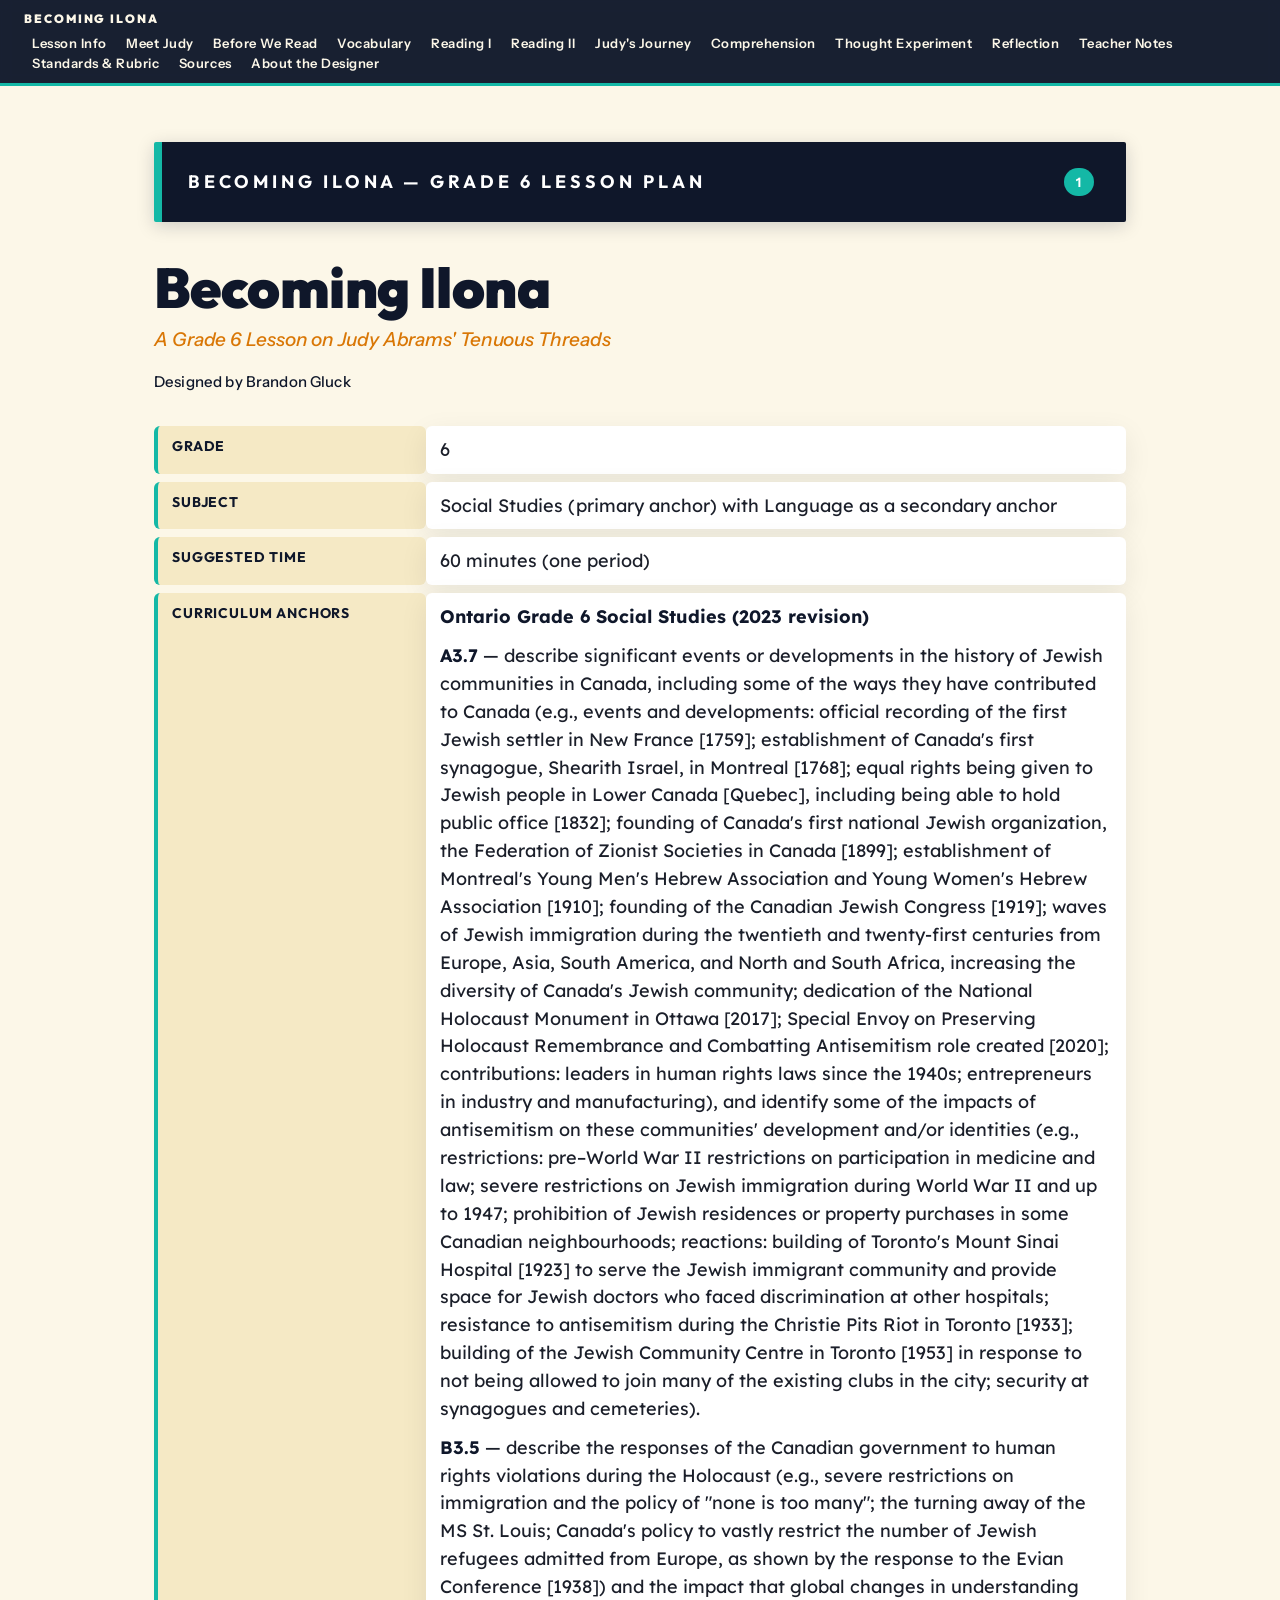
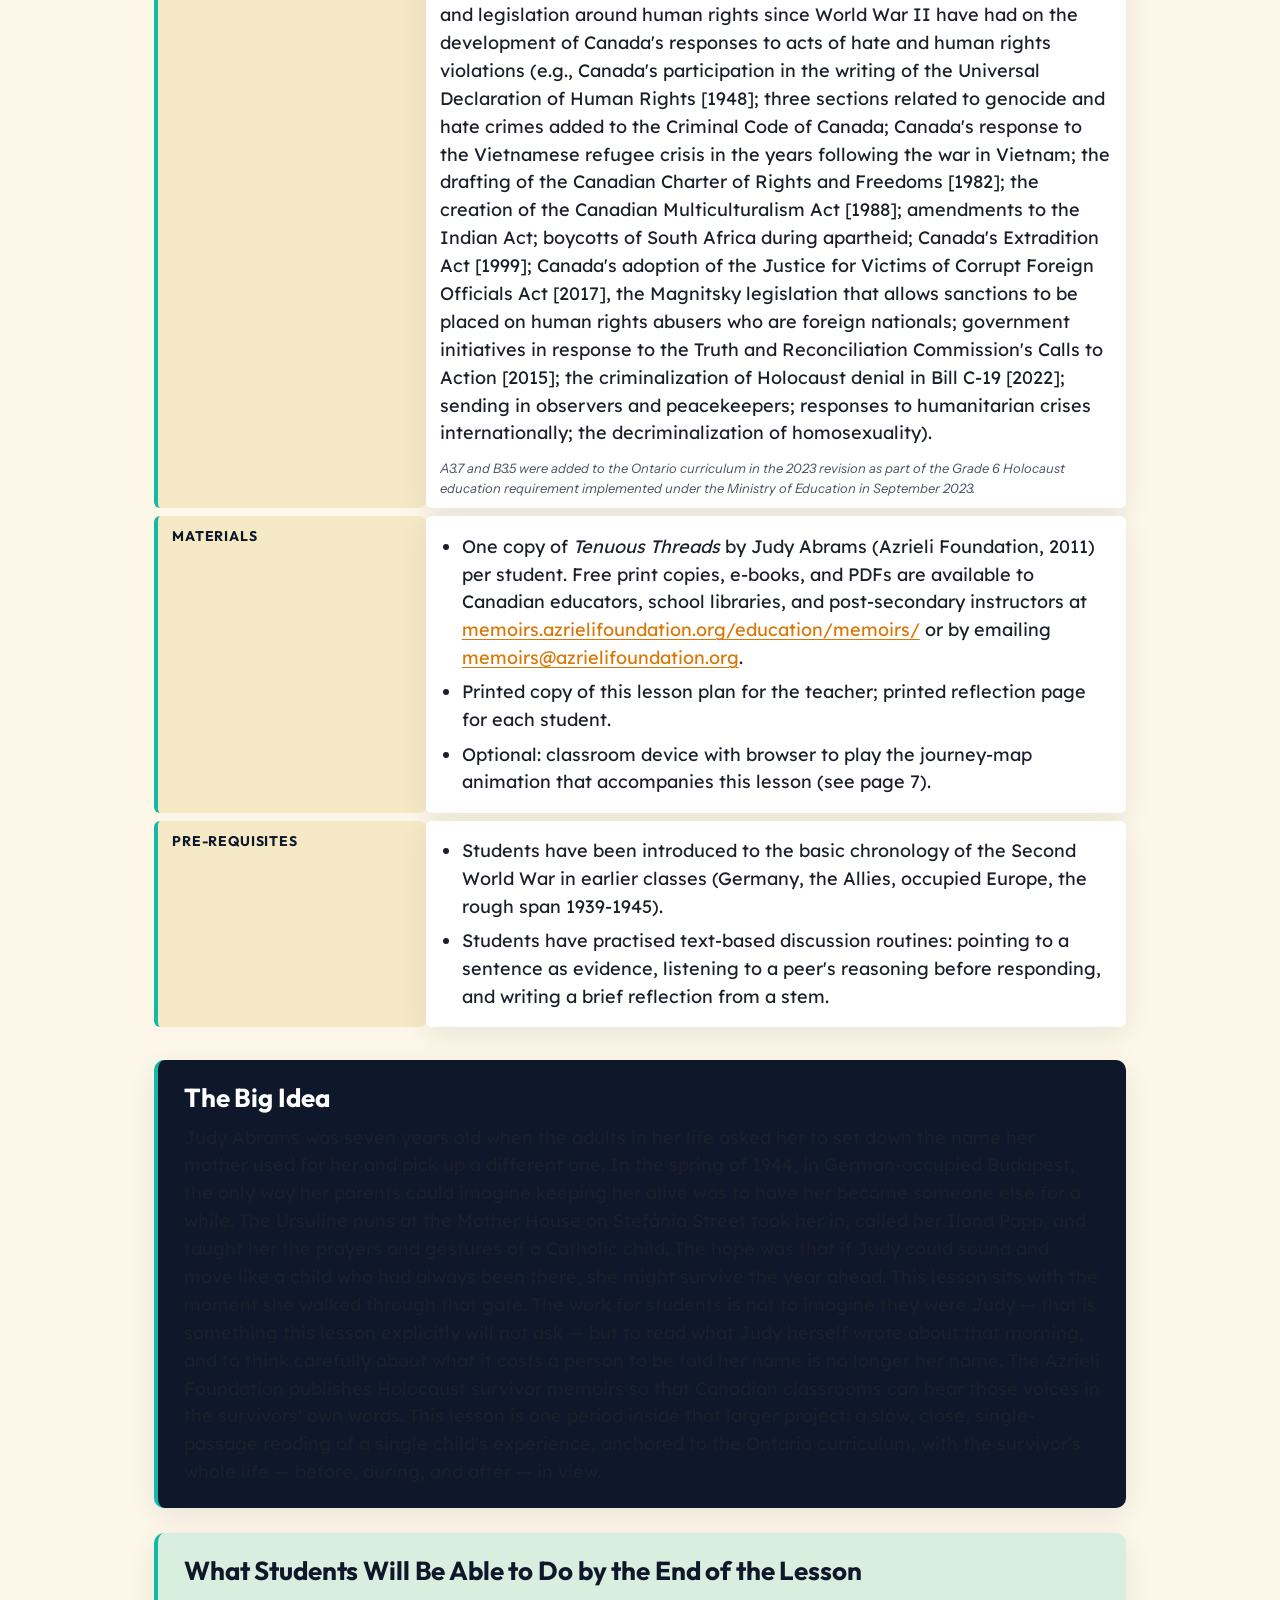
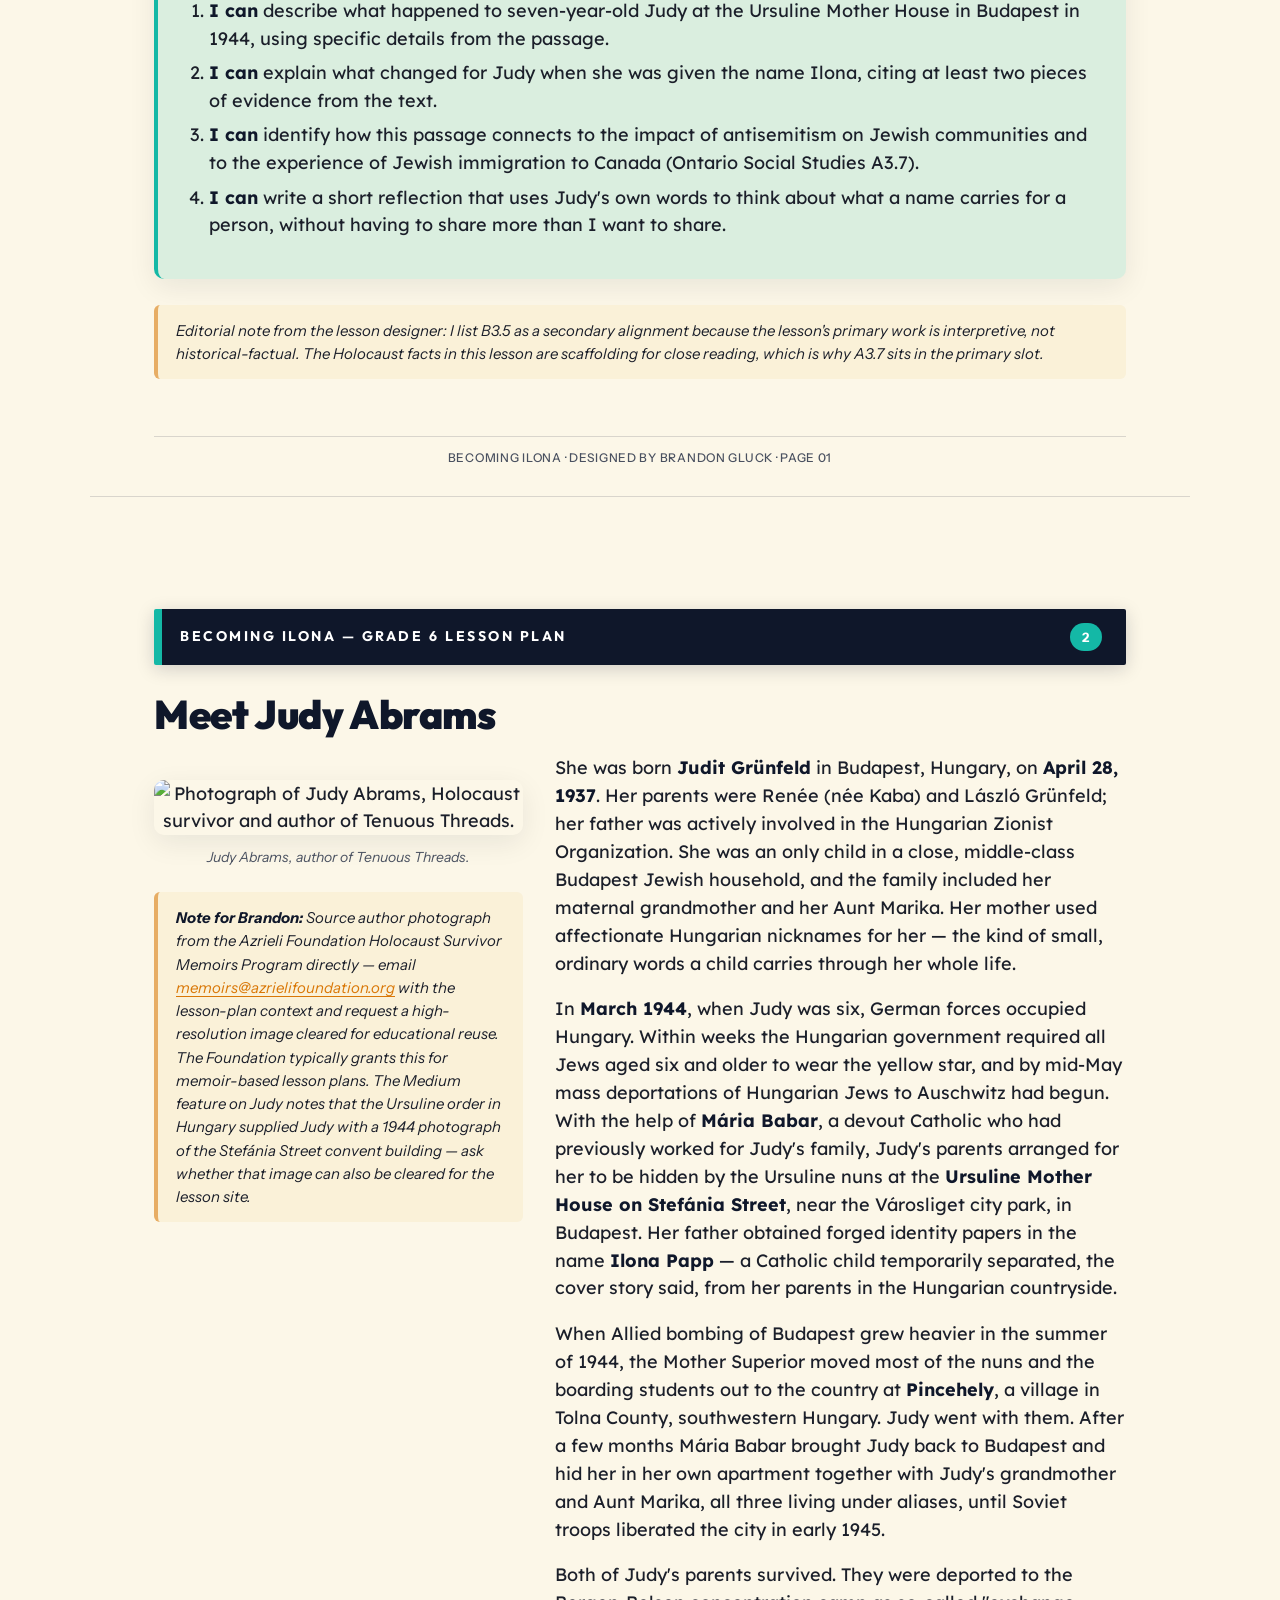
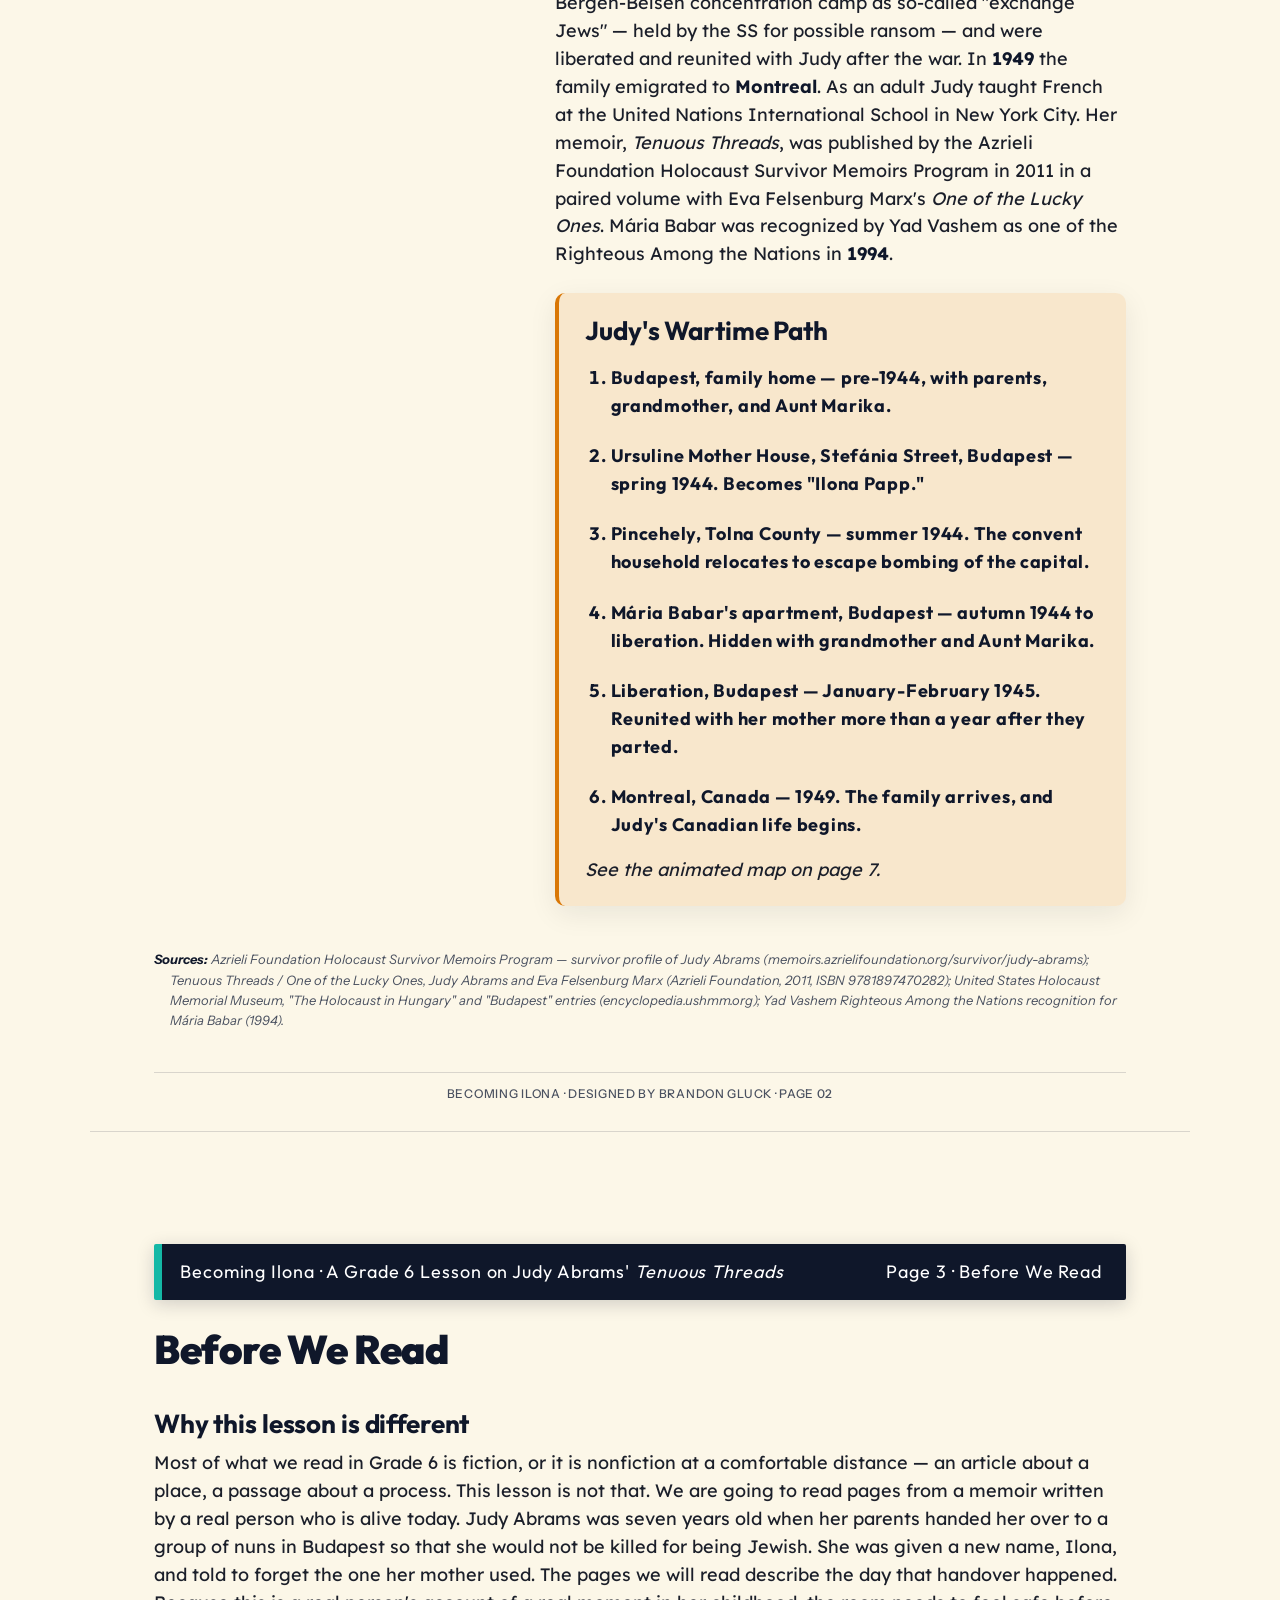
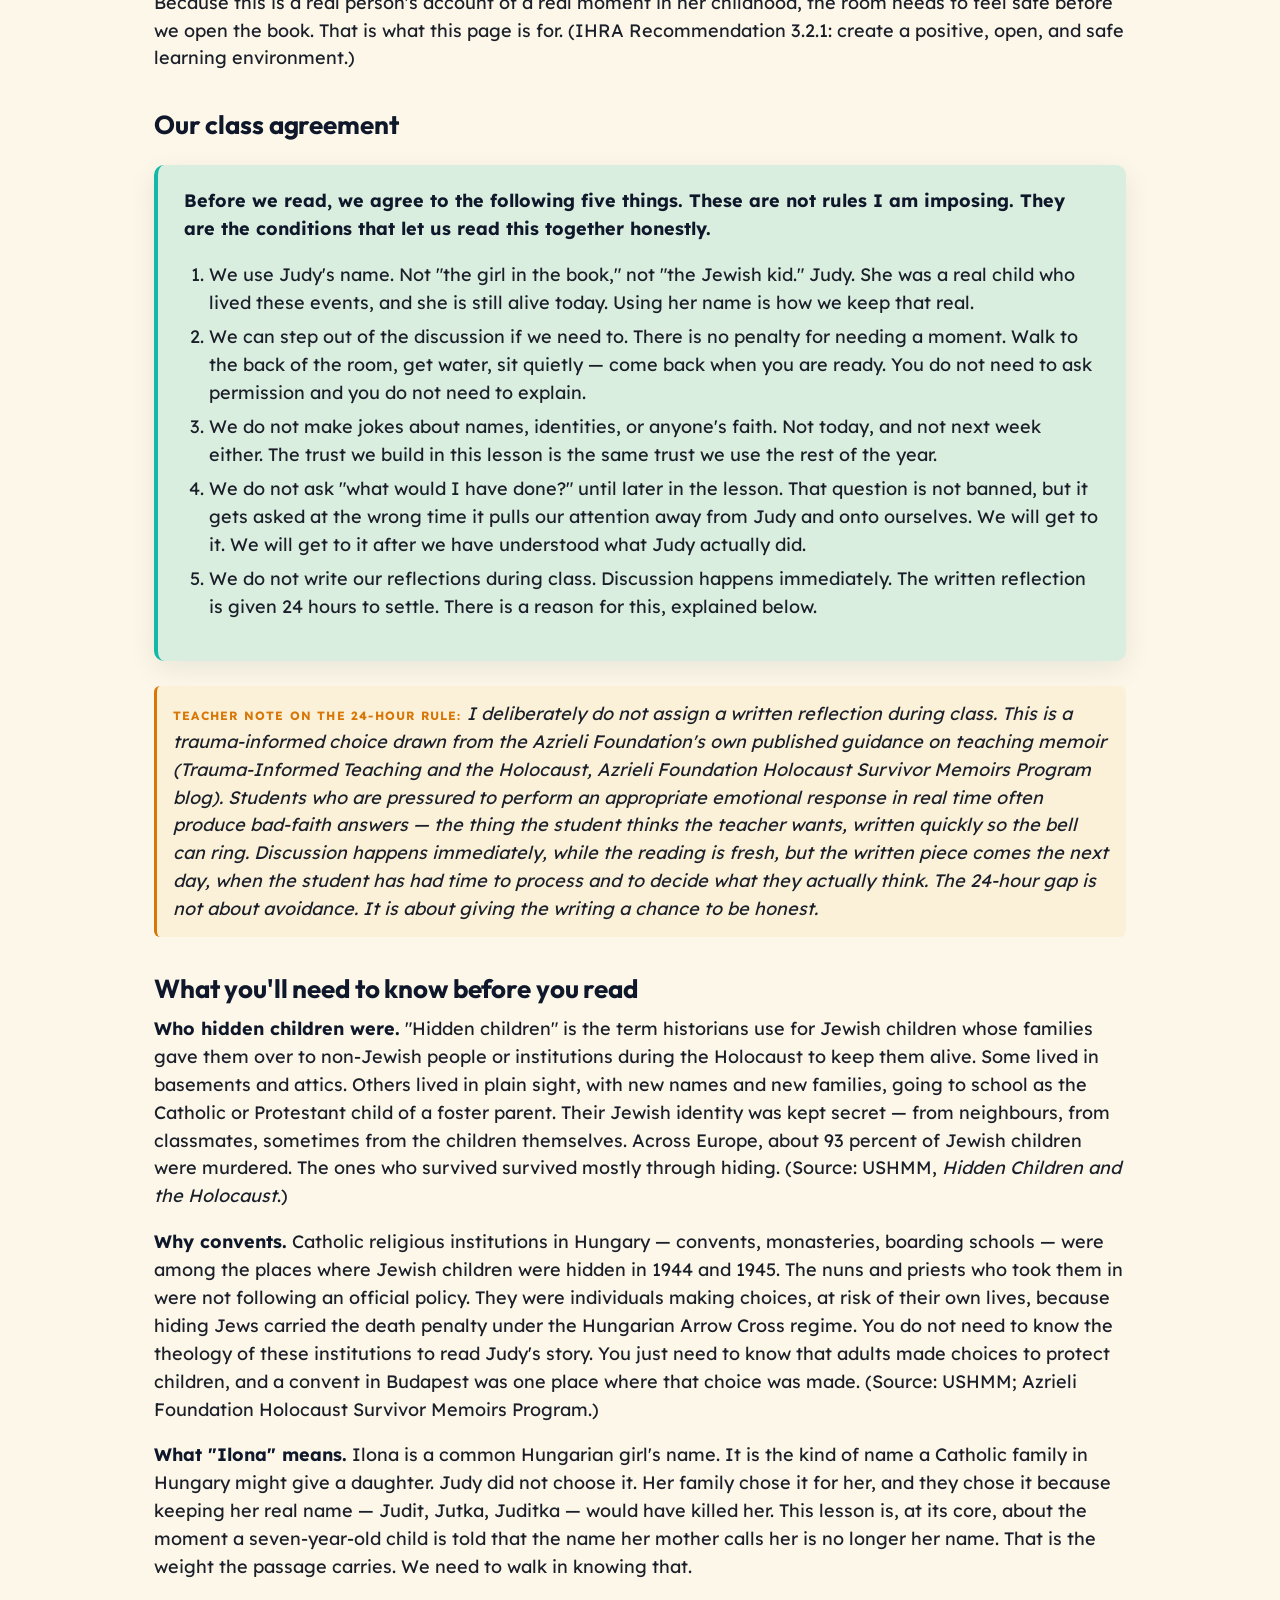
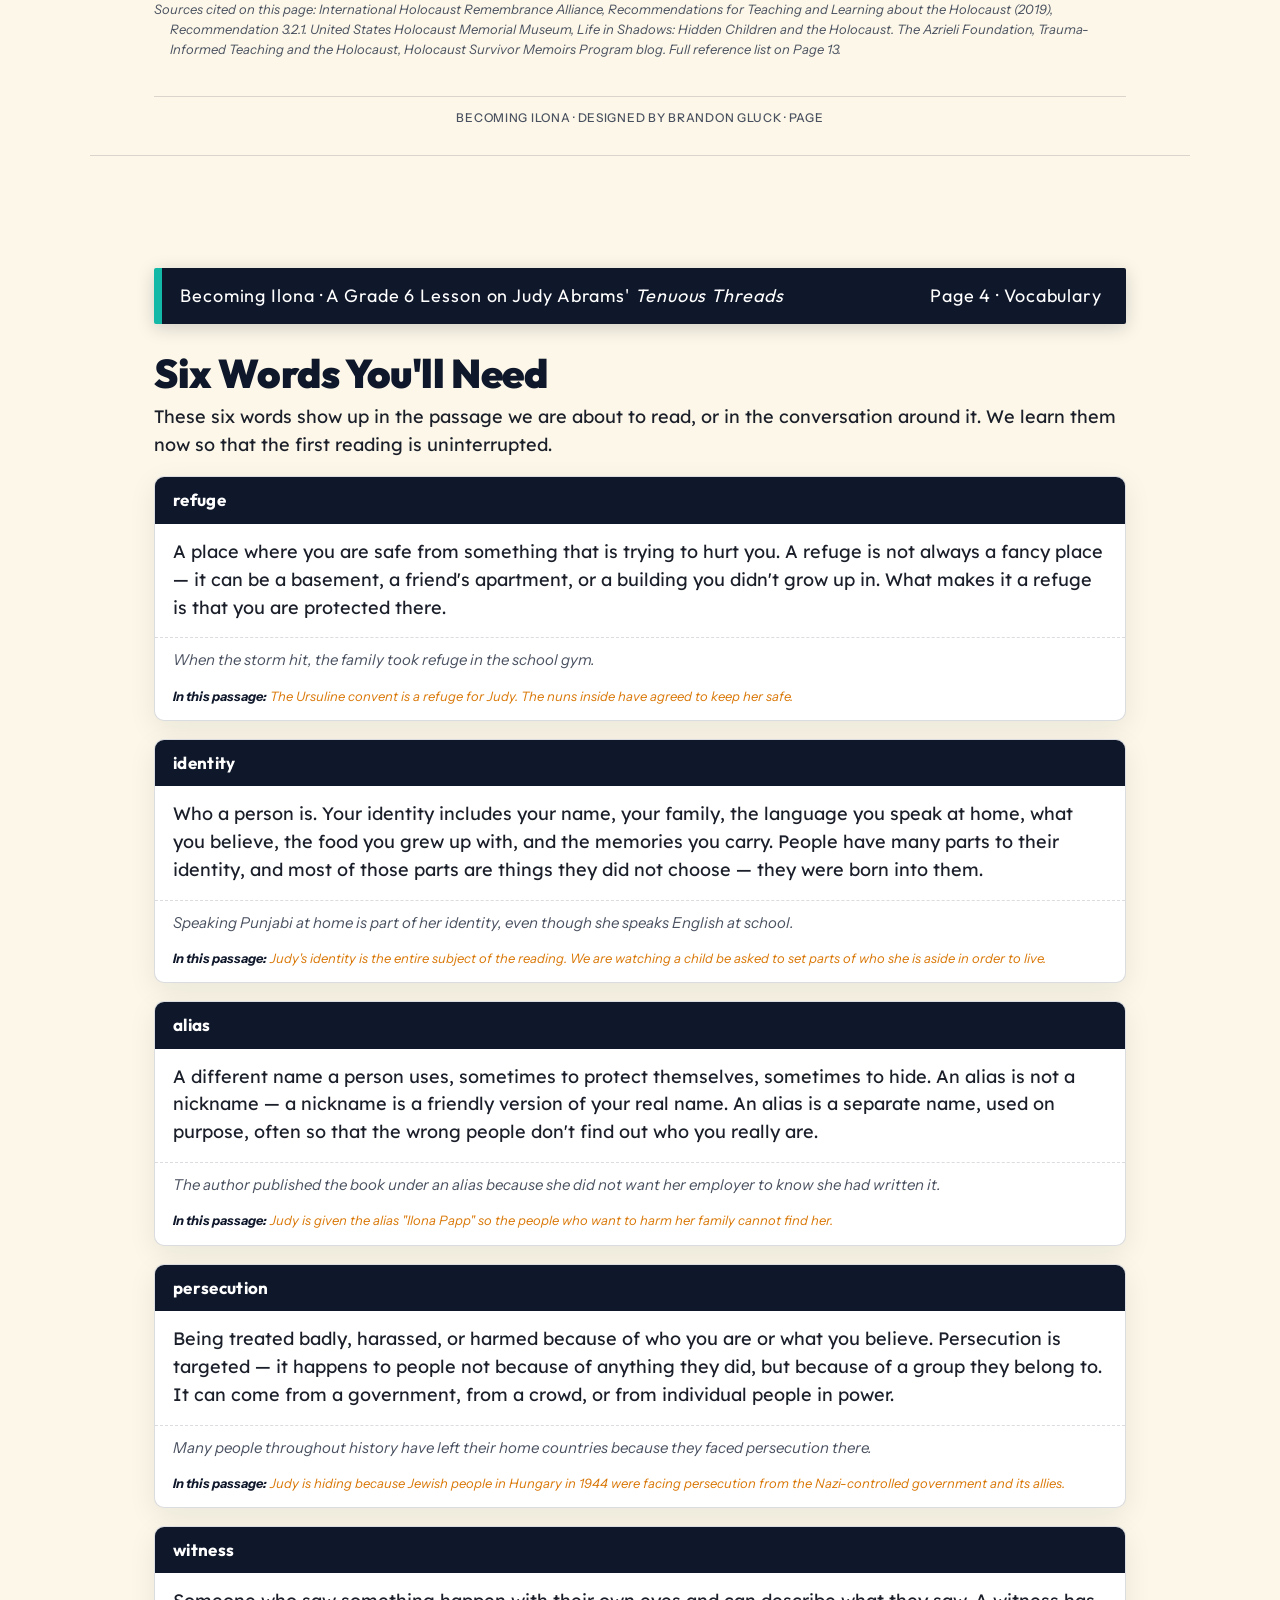
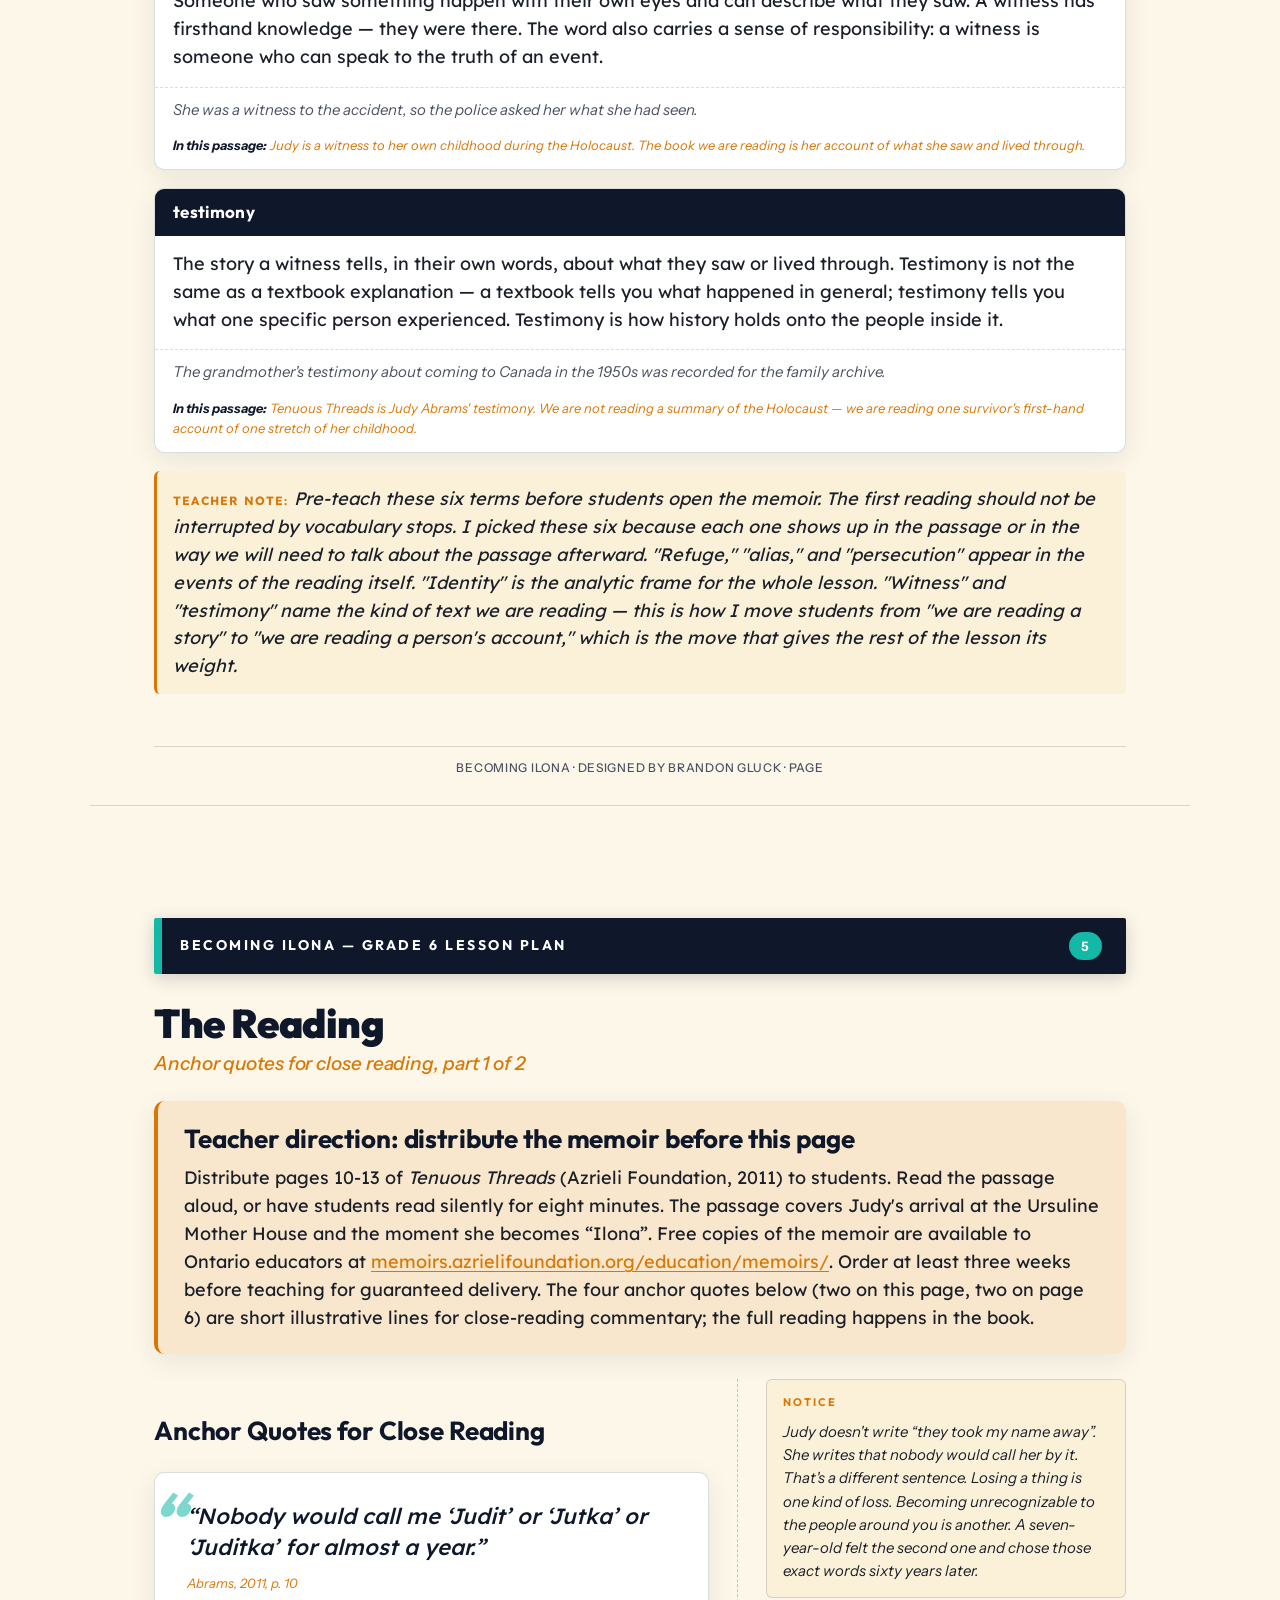
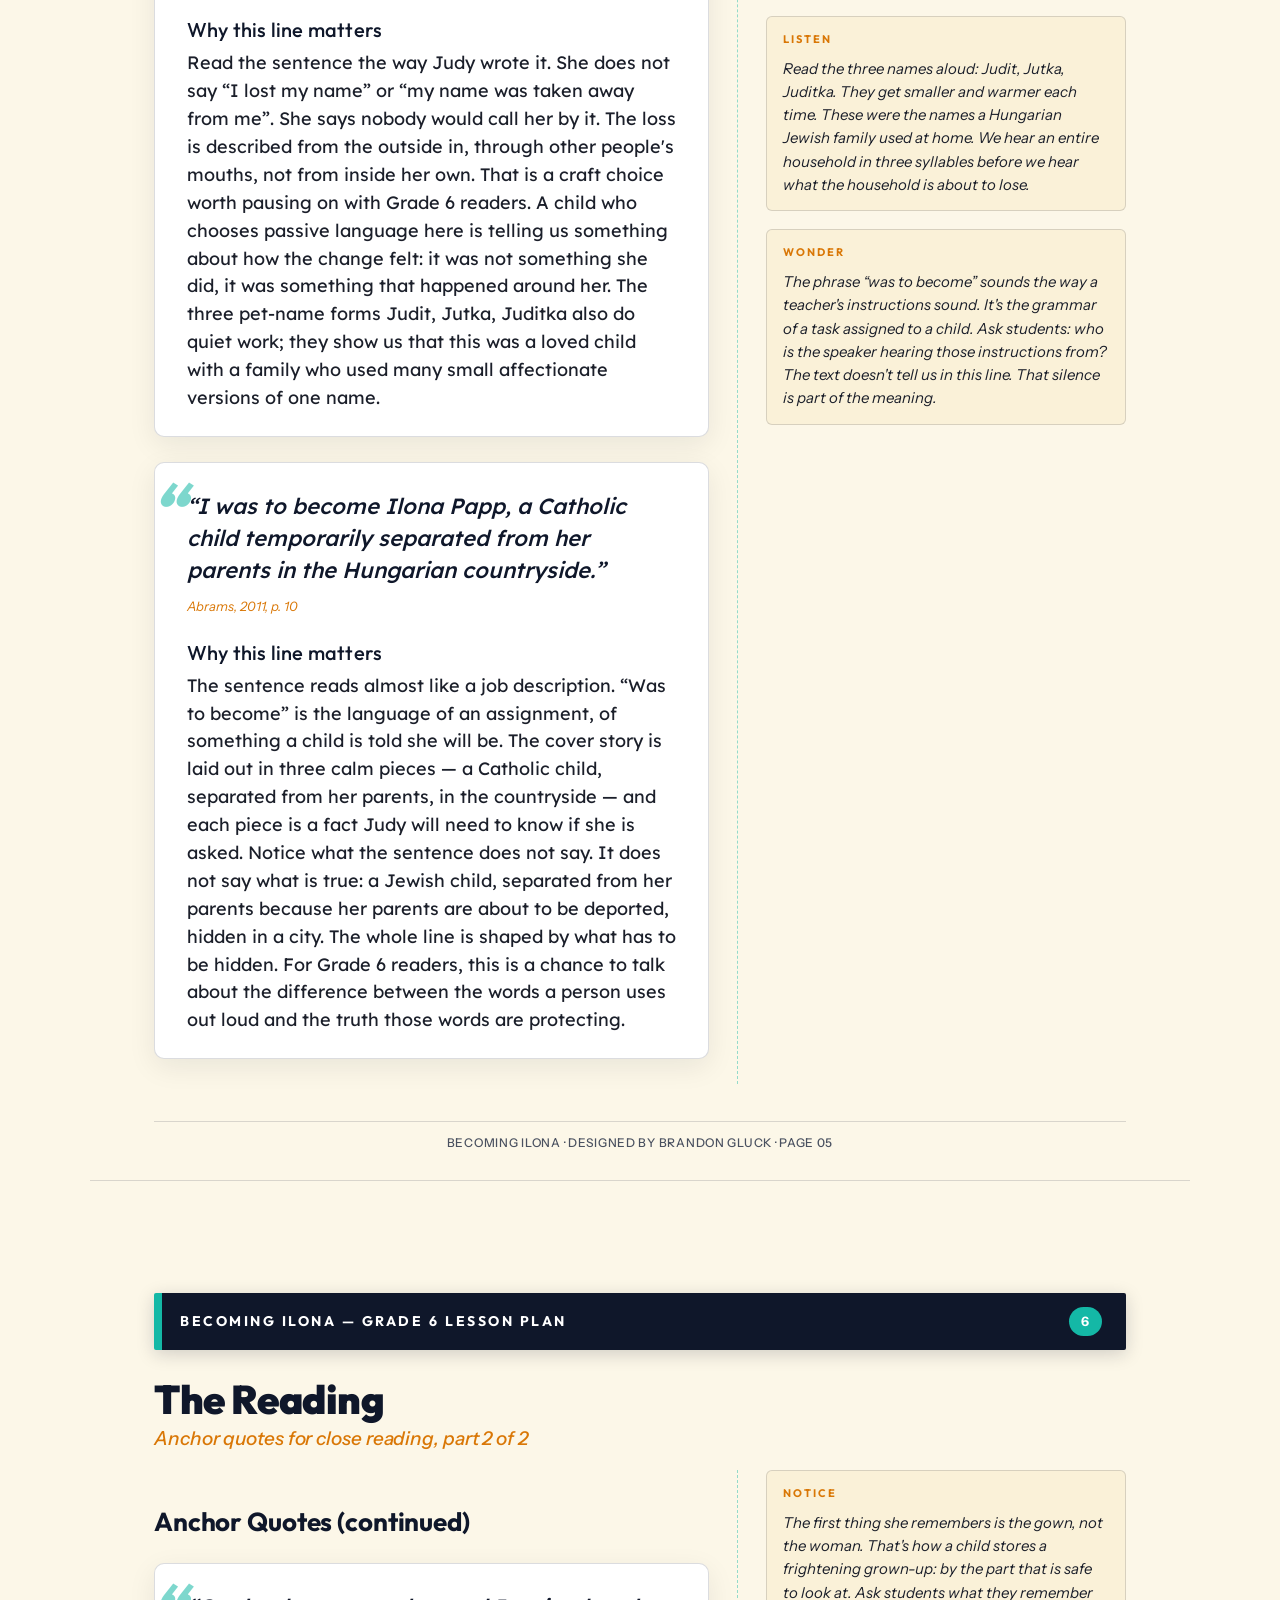
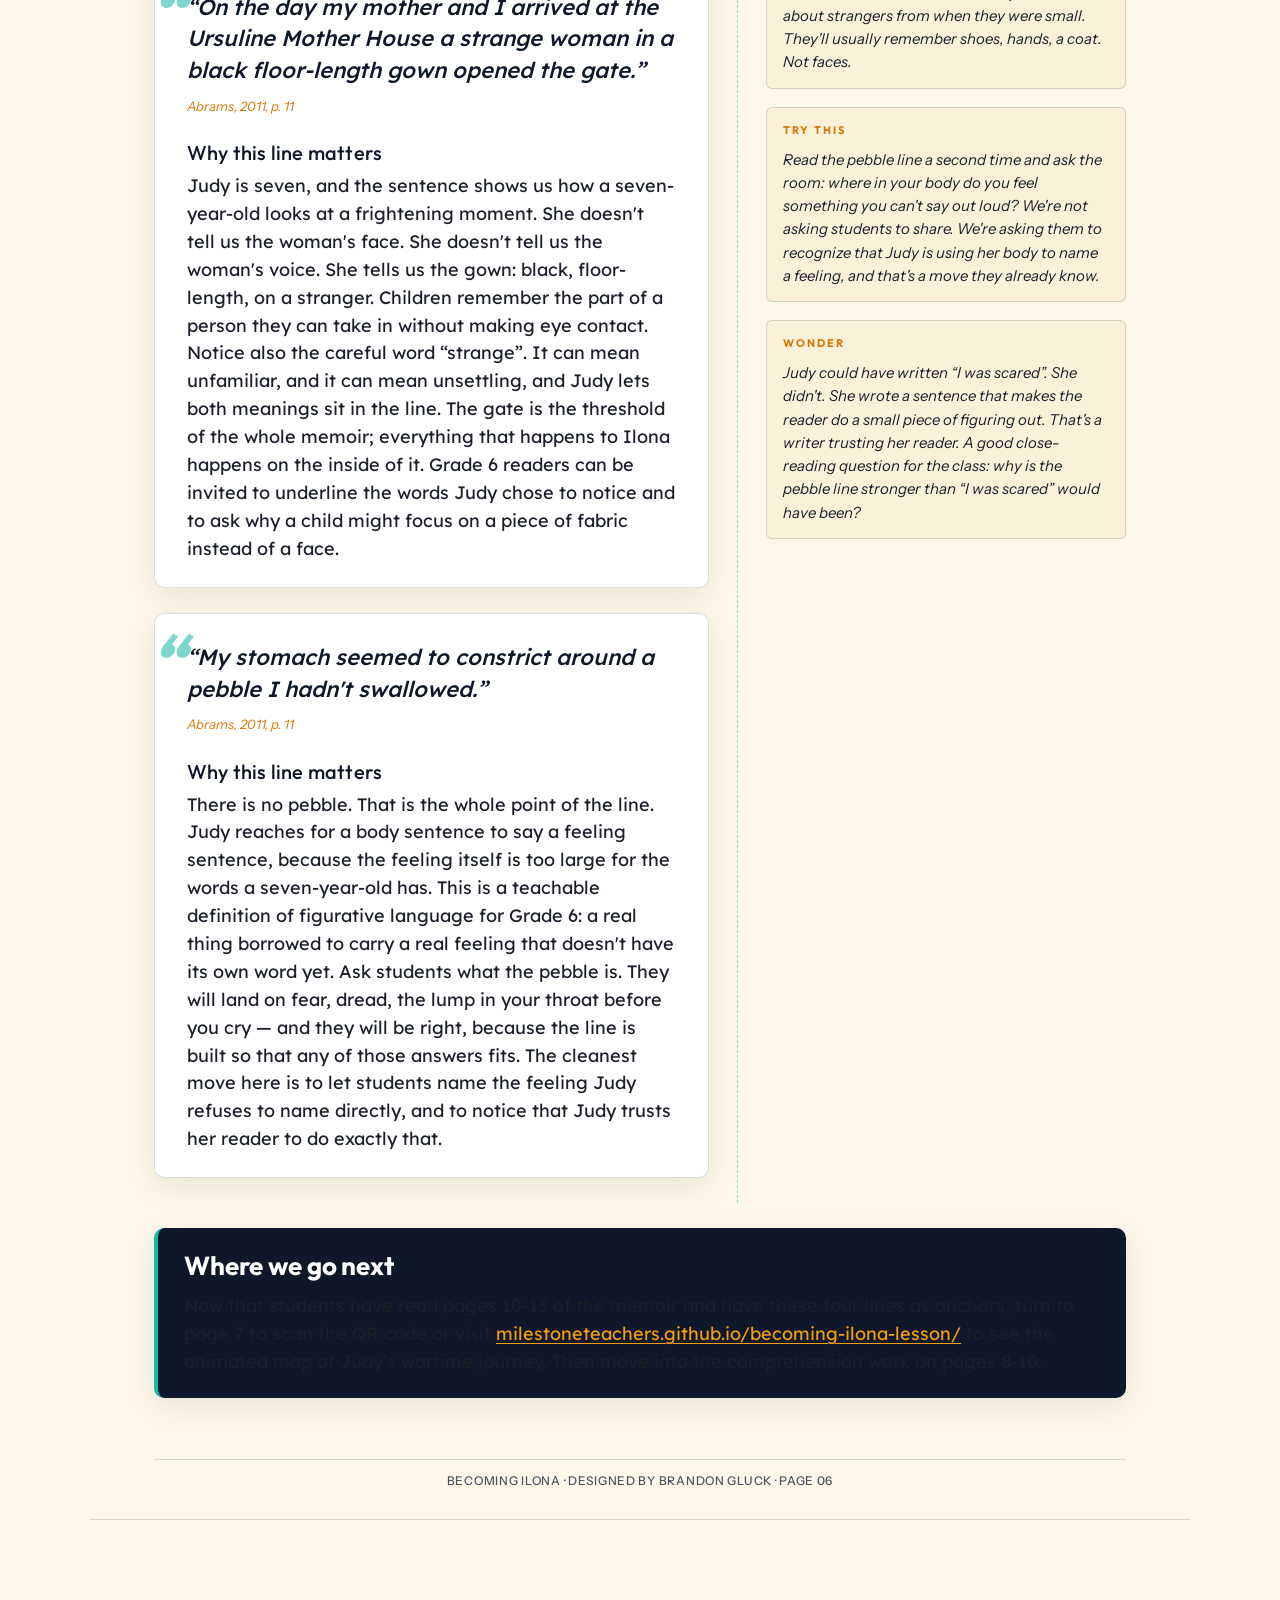
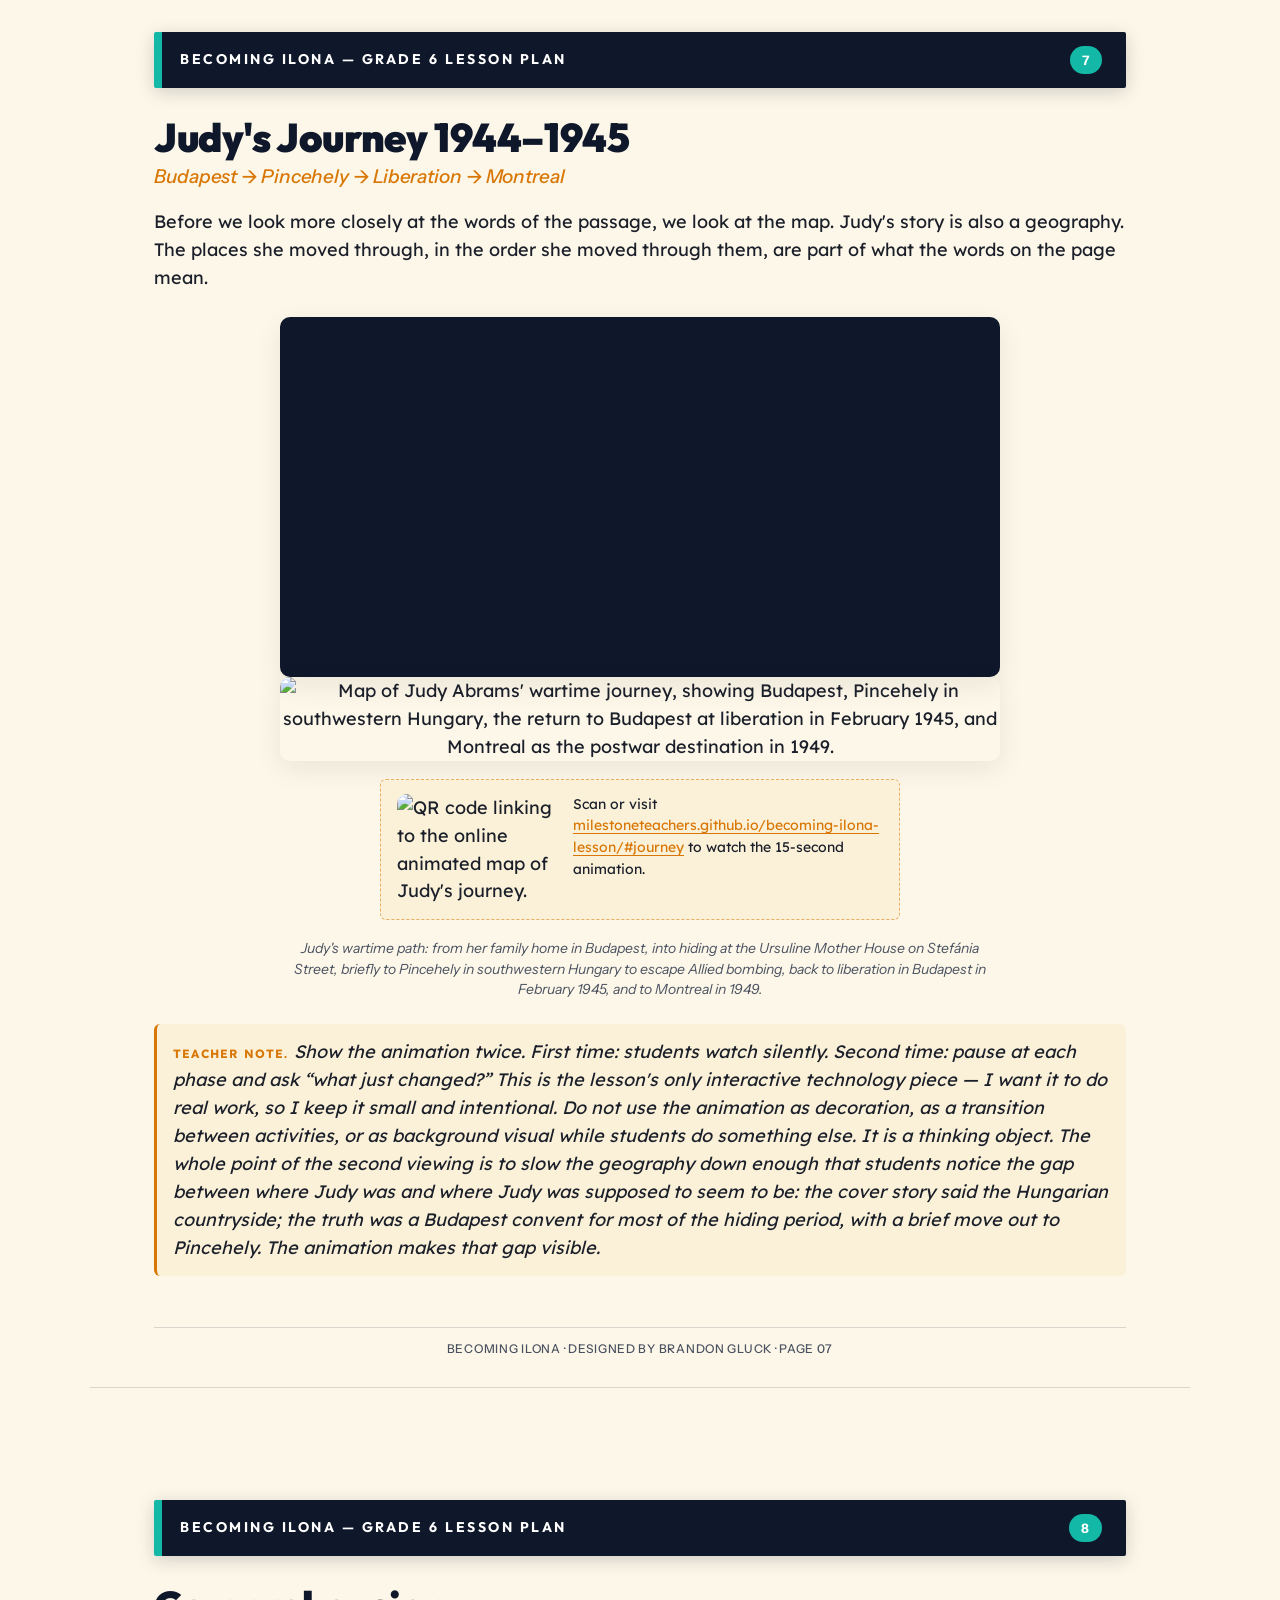
==== index.html @ d0538828 "Update Becoming Ilona lesson site 2026-05-08T17:44:24Z" ====
<!DOCTYPE html>
<html lang="en">
<head>
<meta charset="UTF-8">
<meta name="viewport" content="width=device-width, initial-scale=1">
<title>Becoming Ilona — A Grade 6 Lesson on Tenuous Threads</title>
<meta name="description" content="A Grade 6 Ontario lesson plan on Judy Abrams' Tenuous Threads, designed by Brandon Gluck. Built around the new 2023 Grade 6 Social Studies expectations on Holocaust education (A3.7, B3.5).">
<meta name="author" content="Brandon Gluck">
<meta name="robots" content="index,follow">
<meta property="og:title" content="Becoming Ilona — A Grade 6 Lesson on Tenuous Threads">
<meta property="og:description" content="A Grade 6 Ontario classroom-ready lesson on Judy Abrams' Tenuous Threads.">
<meta property="og:type" content="article">
<meta name="twitter:card" content="summary_large_image">
<link rel="stylesheet" href="style.css">

<link rel="preconnect" href="https://fonts.googleapis.com">
<link rel="preconnect" href="https://fonts.gstatic.com" crossorigin>
<link rel="stylesheet" href="https://fonts.googleapis.com/css2?family=Outfit:wght@400;500;700;900&family=Instrument+Sans:ital,wght@0,400;0,500;1,400;1,500&family=Lexend:wght@400;500;600&display=swap">
</head>
<body class="screen-mode">

  <nav class="lesson-nav screen-only" aria-label="Jump to lesson section">
    <span class="lesson-nav__brand">Becoming Ilona</span>
    <div class="lesson-nav__links">
      <a href="#page-01" class="lesson-nav__link">Lesson Info</a>
      <a href="#page-02" class="lesson-nav__link">Meet Judy</a>
      <a href="#page-03" class="lesson-nav__link">Before We Read</a>
      <a href="#page-04" class="lesson-nav__link">Vocabulary</a>
      <a href="#page-05" class="lesson-nav__link">Reading I</a>
      <a href="#page-06" class="lesson-nav__link">Reading II</a>
      <a href="#page-07" class="lesson-nav__link">Judy's Journey</a>
      <a href="#page-08" class="lesson-nav__link">Comprehension</a>
      <a href="#page-09" class="lesson-nav__link">Thought Experiment</a>
      <a href="#page-10" class="lesson-nav__link">Reflection</a>
      <a href="#page-11" class="lesson-nav__link">Teacher Notes</a>
      <a href="#page-12" class="lesson-nav__link">Standards & Rubric</a>
      <a href="#page-13" class="lesson-nav__link">Sources</a>
      <a href="#page-14" class="lesson-nav__link">About the Designer</a>
    </div>
  </nav>
<main class="lesson-main" role="main">
<article id="page-01" class="lesson-page" data-page="01" data-section="opener">

  <header class="header-band">
    <span class="header-band__title">BECOMING ILONA — Grade 6 Lesson Plan</span>
    <span class="header-band__page">1</span>
  </header>

  <h1 class="h1">Becoming Ilona</h1>
  <p class="h2">A Grade 6 Lesson on Judy Abrams' <em>Tenuous Threads</em></p>
  <p class="byline">Designed by Brandon Gluck</p>

  <table class="metadata-table">
    <tbody>
      <tr>
        <th scope="row">Grade</th>
        <td>6</td>
      </tr>
      <tr>
        <th scope="row">Subject</th>
        <td>Social Studies (primary anchor) with Language as a secondary anchor</td>
      </tr>
      <tr>
        <th scope="row">Suggested Time</th>
        <td>60 minutes (one period)</td>
      </tr>
      <tr>
        <th scope="row">Curriculum Anchors</th>
        <td>
          <p><strong>Ontario Grade 6 Social Studies (2023 revision)</strong></p>
          <p><strong>A3.7</strong> — describe significant events or developments in the history of Jewish communities in Canada, including some of the ways they have contributed to Canada (e.g., events and developments: official recording of the first Jewish settler in New France [1759]; establishment of Canada's first synagogue, Shearith Israel, in Montreal [1768]; equal rights being given to Jewish people in Lower Canada [Quebec], including being able to hold public office [1832]; founding of Canada's first national Jewish organization, the Federation of Zionist Societies in Canada [1899]; establishment of Montreal's Young Men's Hebrew Association and Young Women's Hebrew Association [1910]; founding of the Canadian Jewish Congress [1919]; waves of Jewish immigration during the twentieth and twenty-first centuries from Europe, Asia, South America, and North and South Africa, increasing the diversity of Canada's Jewish community; dedication of the National Holocaust Monument in Ottawa [2017]; Special Envoy on Preserving Holocaust Remembrance and Combatting Antisemitism role created [2020]; contributions: leaders in human rights laws since the 1940s; entrepreneurs in industry and manufacturing), and identify some of the impacts of antisemitism on these communities' development and/or identities (e.g., restrictions: pre&ndash;World War II restrictions on participation in medicine and law; severe restrictions on Jewish immigration during World War II and up to 1947; prohibition of Jewish residences or property purchases in some Canadian neighbourhoods; reactions: building of Toronto's Mount Sinai Hospital [1923] to serve the Jewish immigrant community and provide space for Jewish doctors who faced discrimination at other hospitals; resistance to antisemitism during the Christie Pits Riot in Toronto [1933]; building of the Jewish Community Centre in Toronto [1953] in response to not being allowed to join many of the existing clubs in the city; security at synagogues and cemeteries).</p>
          <p><strong>B3.5</strong> — describe the responses of the Canadian government to human rights violations during the Holocaust (e.g., severe restrictions on immigration and the policy of "none is too many"; the turning away of the MS St. Louis; Canada's policy to vastly restrict the number of Jewish refugees admitted from Europe, as shown by the response to the Evian Conference [1938]) and the impact that global changes in understanding and legislation around human rights since World War II have had on the development of Canada's responses to acts of hate and human rights violations (e.g., Canada's participation in the writing of the Universal Declaration of Human Rights [1948]; three sections related to genocide and hate crimes added to the Criminal Code of Canada; Canada's response to the Vietnamese refugee crisis in the years following the war in Vietnam; the drafting of the Canadian Charter of Rights and Freedoms [1982]; the creation of the Canadian Multiculturalism Act [1988]; amendments to the Indian Act; boycotts of South Africa during apartheid; Canada's Extradition Act [1999]; Canada's adoption of the Justice for Victims of Corrupt Foreign Officials Act [2017], the Magnitsky legislation that allows sanctions to be placed on human rights abusers who are foreign nationals; government initiatives in response to the Truth and Reconciliation Commission's Calls to Action [2015]; the criminalization of Holocaust denial in Bill C-19 [2022]; sending in observers and peacekeepers; responses to humanitarian crises internationally; the decriminalization of homosexuality).</p>
          <p class="metadata-table__note">A3.7 and B3.5 were added to the Ontario curriculum in the 2023 revision as part of the Grade 6 Holocaust education requirement implemented under the Ministry of Education in September 2023.</p>
        </td>
      </tr>
      <tr>
        <th scope="row">Materials</th>
        <td>
          <ul>
            <li>One copy of <em>Tenuous Threads</em> by Judy Abrams (Azrieli Foundation, 2011) per student. Free print copies, e-books, and PDFs are available to Canadian educators, school libraries, and post-secondary instructors at <a href="https://memoirs.azrielifoundation.org/education/memoirs/">memoirs.azrielifoundation.org/education/memoirs/</a> or by emailing <a href="mailto:memoirs@azrielifoundation.org">memoirs@azrielifoundation.org</a>.</li>
            <li>Printed copy of this lesson plan for the teacher; printed reflection page for each student.</li>
            <li>Optional: classroom device with browser to play the journey-map animation that accompanies this lesson (see page 7).</li>
          </ul>
        </td>
      </tr>
      <tr>
        <th scope="row">Pre-requisites</th>
        <td>
          <ul>
            <li>Students have been introduced to the basic chronology of the Second World War in earlier classes (Germany, the Allies, occupied Europe, the rough span 1939-1945).</li>
            <li>Students have practised text-based discussion routines: pointing to a sentence as evidence, listening to a peer's reasoning before responding, and writing a brief reflection from a stem.</li>
          </ul>
        </td>
      </tr>
    </tbody>
  </table>

  <section class="callout-navy">
    <h2 class="h2">The Big Idea</h2>
    <p class="body">Judy Abrams was seven years old when the adults in her life asked her to set down the name her mother used for her and pick up a different one. In the spring of 1944, in German-occupied Budapest, the only way her parents could imagine keeping her alive was to have her become someone else for a while. The Ursuline nuns at the Mother House on Stef&aacute;nia Street took her in, called her Ilona Papp, and taught her the prayers and gestures of a Catholic child. The hope was that if Judy could sound and move like a child who had always been there, she might survive the year ahead. This lesson sits with the moment she walked through that gate. The work for students is not to imagine they were Judy &mdash; that is something this lesson explicitly will not ask &mdash; but to read what Judy herself wrote about that morning, and to think carefully about what it costs a person to be told her name is no longer her name. The Azrieli Foundation publishes Holocaust survivor memoirs so that Canadian classrooms can hear those voices in the survivors' own words. This lesson is one period inside that larger project: a slow, close, single-passage reading of a single child's experience, anchored to the Ontario curriculum, with the survivor's whole life &mdash; before, during, and after &mdash; in view.</p>
  </section>

  <section class="callout-teal">
    <h2 class="h2">What Students Will Be Able to Do by the End of the Lesson</h2>
    <ol class="body">
      <li><strong>I can</strong> describe what happened to seven-year-old Judy at the Ursuline Mother House in Budapest in 1944, using specific details from the passage.</li>
      <li><strong>I can</strong> explain what changed for Judy when she was given the name Ilona, citing at least two pieces of evidence from the text.</li>
      <li><strong>I can</strong> identify how this passage connects to the impact of antisemitism on Jewish communities and to the experience of Jewish immigration to Canada (Ontario Social Studies A3.7).</li>
      <li><strong>I can</strong> write a short reflection that uses Judy's own words to think about what a name carries for a person, without having to share more than I want to share.</li>
    </ol>
  </section>

  <p class="marginalia">Editorial note from the lesson designer: I list B3.5 as a secondary alignment because the lesson's primary work is interpretive, not historical-factual. The Holocaust facts in this lesson are scaffolding for close reading, which is why A3.7 sits in the primary slot.</p>

</article>

<article id="page-02" class="lesson-page" data-page="02" data-section="meet-judy">

  <header class="header-band">
    <span class="header-band__title">BECOMING ILONA — Grade 6 Lesson Plan</span>
    <span class="header-band__page">2</span>
  </header>

  <h1 class="h1">Meet Judy Abrams</h1>

  <div class="two-column">

    <aside class="two-column__left">
      <figure class="figure">
        <img src="/photos/judy-abrams.jpg" alt="Photograph of Judy Abrams, Holocaust survivor and author of Tenuous Threads.">
        <figcaption class="figure-caption">Judy Abrams, author of <em>Tenuous Threads</em>.</figcaption>
      </figure>
      <p class="marginalia"><strong>Note for Brandon:</strong> Source author photograph from the Azrieli Foundation Holocaust Survivor Memoirs Program directly &mdash; email <a href="mailto:memoirs@azrielifoundation.org">memoirs@azrielifoundation.org</a> with the lesson-plan context and request a high-resolution image cleared for educational reuse. The Foundation typically grants this for memoir-based lesson plans. The Medium feature on Judy notes that the Ursuline order in Hungary supplied Judy with a 1944 photograph of the Stef&aacute;nia Street convent building &mdash; ask whether that image can also be cleared for the lesson site.</p>
    </aside>

    <div class="two-column__right">
      <p class="body">She was born <strong>Judit Gr&uuml;nfeld</strong> in Budapest, Hungary, on <strong>April 28, 1937</strong>. Her parents were Ren&eacute;e (n&eacute;e Kaba) and L&aacute;szl&oacute; Gr&uuml;nfeld; her father was actively involved in the Hungarian Zionist Organization. She was an only child in a close, middle-class Budapest Jewish household, and the family included her maternal grandmother and her Aunt Marika. Her mother used affectionate Hungarian nicknames for her &mdash; the kind of small, ordinary words a child carries through her whole life.</p>

      <p class="body">In <strong>March 1944</strong>, when Judy was six, German forces occupied Hungary. Within weeks the Hungarian government required all Jews aged six and older to wear the yellow star, and by mid-May mass deportations of Hungarian Jews to Auschwitz had begun. With the help of <strong>M&aacute;ria Babar</strong>, a devout Catholic who had previously worked for Judy's family, Judy's parents arranged for her to be hidden by the Ursuline nuns at the <strong>Ursuline Mother House on Stef&aacute;nia Street</strong>, near the V&aacute;rosliget city park, in Budapest. Her father obtained forged identity papers in the name <strong>Ilona Papp</strong> &mdash; a Catholic child temporarily separated, the cover story said, from her parents in the Hungarian countryside.</p>

      <p class="body">When Allied bombing of Budapest grew heavier in the summer of 1944, the Mother Superior moved most of the nuns and the boarding students out to the country at <strong>Pincehely</strong>, a village in Tolna County, southwestern Hungary. Judy went with them. After a few months M&aacute;ria Babar brought Judy back to Budapest and hid her in her own apartment together with Judy's grandmother and Aunt Marika, all three living under aliases, until Soviet troops liberated the city in early 1945.</p>

      <p class="body">Both of Judy's parents survived. They were deported to the Bergen-Belsen concentration camp as so-called "exchange Jews" &mdash; held by the SS for possible ransom &mdash; and were liberated and reunited with Judy after the war. In <strong>1949</strong> the family emigrated to <strong>Montreal</strong>. As an adult Judy taught French at the United Nations International School in New York City. Her memoir, <em>Tenuous Threads</em>, was published by the Azrieli Foundation Holocaust Survivor Memoirs Program in 2011 in a paired volume with Eva Felsenburg Marx's <em>One of the Lucky Ones</em>. M&aacute;ria Babar was recognized by Yad Vashem as one of the Righteous Among the Nations in <strong>1994</strong>.</p>

      <section class="callout-amber">
        <h2 class="h2">Judy's Wartime Path</h2>
        <ol class="body journey-stops">
          <li><strong>Budapest, family home</strong> &mdash; pre-1944, with parents, grandmother, and Aunt Marika.</li>
          <li><strong>Ursuline Mother House, Stef&aacute;nia Street, Budapest</strong> &mdash; spring 1944. Becomes "Ilona Papp."</li>
          <li><strong>Pincehely, Tolna County</strong> &mdash; summer 1944. The convent household relocates to escape bombing of the capital.</li>
          <li><strong>M&aacute;ria Babar's apartment, Budapest</strong> &mdash; autumn 1944 to liberation. Hidden with grandmother and Aunt Marika.</li>
          <li><strong>Liberation, Budapest</strong> &mdash; January-February 1945. Reunited with her mother more than a year after they parted.</li>
          <li><strong>Montreal, Canada</strong> &mdash; 1949. The family arrives, and Judy's Canadian life begins.</li>
        </ol>
        <p class="body"><em>See the animated map on page 7.</em></p>
      </section>

    </div>

  </div>

  <footer class="source-citation">
    <p><strong>Sources:</strong> Azrieli Foundation Holocaust Survivor Memoirs Program &mdash; survivor profile of Judy Abrams (memoirs.azrielifoundation.org/survivor/judy-abrams); <em>Tenuous Threads / One of the Lucky Ones</em>, Judy Abrams and Eva Felsenburg Marx (Azrieli Foundation, 2011, ISBN 9781897470282); United States Holocaust Memorial Museum, "The Holocaust in Hungary" and "Budapest" entries (encyclopedia.ushmm.org); Yad Vashem Righteous Among the Nations recognition for M&aacute;ria Babar (1994).</p>
  </footer>

</article>

<article id="page-03" class="lesson-page" id="page-03">

    <header class="header-band">
      <span>Becoming Ilona &middot; A Grade 6 Lesson on Judy Abrams' <em>Tenuous Threads</em></span>
      <span>Page 3 &middot; Before We Read</span>
    </header>

    <h1 class="h1">Before We Read</h1>

    <h2 class="h2">Why this lesson is different</h2>

    <p class="body">
      Most of what we read in Grade 6 is fiction, or it is nonfiction at a comfortable distance &mdash; an article about a place, a passage about a process. This lesson is not that. We are going to read pages from a memoir written by a real person who is alive today. Judy Abrams was seven years old when her parents handed her over to a group of nuns in Budapest so that she would not be killed for being Jewish. She was given a new name, Ilona, and told to forget the one her mother used. The pages we will read describe the day that handover happened. Because this is a real person's account of a real moment in her childhood, the room needs to feel safe before we open the book. That is what this page is for. (IHRA Recommendation 3.2.1: create a positive, open, and safe learning environment.)
    </p>

    <h2 class="h2">Our class agreement</h2>

    <div class="callout-teal">
      <p class="body"><strong>Before we read, we agree to the following five things. These are not rules I am imposing. They are the conditions that let us read this together honestly.</strong></p>
      <ol class="body">
        <li>We use Judy's name. Not "the girl in the book," not "the Jewish kid." Judy. She was a real child who lived these events, and she is still alive today. Using her name is how we keep that real.</li>
        <li>We can step out of the discussion if we need to. There is no penalty for needing a moment. Walk to the back of the room, get water, sit quietly &mdash; come back when you are ready. You do not need to ask permission and you do not need to explain.</li>
        <li>We do not make jokes about names, identities, or anyone's faith. Not today, and not next week either. The trust we build in this lesson is the same trust we use the rest of the year.</li>
        <li>We do not ask "what would I have done?" until later in the lesson. That question is not banned, but it gets asked at the wrong time it pulls our attention away from Judy and onto ourselves. We will get to it. We will get to it after we have understood what Judy actually did.</li>
        <li>We do not write our reflections during class. Discussion happens immediately. The written reflection is given 24 hours to settle. There is a reason for this, explained below.</li>
      </ol>
    </div>

    <div class="teacher-note">
      <p class="body"><strong>Teacher note on the 24-hour rule:</strong> I deliberately do not assign a written reflection during class. This is a trauma-informed choice drawn from the Azrieli Foundation's own published guidance on teaching memoir (<em>Trauma-Informed Teaching and the Holocaust</em>, Azrieli Foundation Holocaust Survivor Memoirs Program blog). Students who are pressured to perform an appropriate emotional response in real time often produce bad-faith answers &mdash; the thing the student thinks the teacher wants, written quickly so the bell can ring. Discussion happens immediately, while the reading is fresh, but the written piece comes the next day, when the student has had time to process and to decide what they actually think. The 24-hour gap is not about avoidance. It is about giving the writing a chance to be honest.</p>
    </div>

    <h2 class="h2">What you'll need to know before you read</h2>

    <p class="body"><strong>Who hidden children were.</strong> "Hidden children" is the term historians use for Jewish children whose families gave them over to non-Jewish people or institutions during the Holocaust to keep them alive. Some lived in basements and attics. Others lived in plain sight, with new names and new families, going to school as the Catholic or Protestant child of a foster parent. Their Jewish identity was kept secret &mdash; from neighbours, from classmates, sometimes from the children themselves. Across Europe, about 93 percent of Jewish children were murdered. The ones who survived survived mostly through hiding. (Source: USHMM, <em>Hidden Children and the Holocaust</em>.)</p>

    <p class="body"><strong>Why convents.</strong> Catholic religious institutions in Hungary &mdash; convents, monasteries, boarding schools &mdash; were among the places where Jewish children were hidden in 1944 and 1945. The nuns and priests who took them in were not following an official policy. They were individuals making choices, at risk of their own lives, because hiding Jews carried the death penalty under the Hungarian Arrow Cross regime. You do not need to know the theology of these institutions to read Judy's story. You just need to know that adults made choices to protect children, and a convent in Budapest was one place where that choice was made. (Source: USHMM; Azrieli Foundation Holocaust Survivor Memoirs Program.)</p>

    <p class="body"><strong>What "Ilona" means.</strong> Ilona is a common Hungarian girl's name. It is the kind of name a Catholic family in Hungary might give a daughter. Judy did not choose it. Her family chose it for her, and they chose it because keeping her real name &mdash; Judit, Jutka, Juditka &mdash; would have killed her. This lesson is, at its core, about the moment a seven-year-old child is told that the name her mother calls her is no longer her name. That is the weight the passage carries. We need to walk in knowing that.</p>

    <p class="source-citation">Sources cited on this page: International Holocaust Remembrance Alliance, <em>Recommendations for Teaching and Learning about the Holocaust</em> (2019), Recommendation 3.2.1. United States Holocaust Memorial Museum, <em>Life in Shadows: Hidden Children and the Holocaust</em>. The Azrieli Foundation, <em>Trauma-Informed Teaching and the Holocaust</em>, Holocaust Survivor Memoirs Program blog. Full reference list on Page 13.</p>

  </article>

<article id="page-04" class="lesson-page" id="page-04">

    <header class="header-band">
      <span>Becoming Ilona &middot; A Grade 6 Lesson on Judy Abrams' <em>Tenuous Threads</em></span>
      <span>Page 4 &middot; Vocabulary</span>
    </header>

    <h1 class="h1">Six Words You'll Need</h1>

    <p class="body">These six words show up in the passage we are about to read, or in the conversation around it. We learn them now so that the first reading is uninterrupted.</p>

    <div class="vocab-card">
      <div class="vocab-term">refuge</div>
      <div class="vocab-def">A place where you are safe from something that is trying to hurt you. A refuge is not always a fancy place &mdash; it can be a basement, a friend's apartment, or a building you didn't grow up in. What makes it a refuge is that you are protected there.</div>
      <div class="vocab-example">When the storm hit, the family took refuge in the school gym.</div>
      <div class="vocab-note"><strong>In this passage:</strong> The Ursuline convent is a refuge for Judy. The nuns inside have agreed to keep her safe.</div>
    </div>

    <div class="vocab-card">
      <div class="vocab-term">identity</div>
      <div class="vocab-def">Who a person is. Your identity includes your name, your family, the language you speak at home, what you believe, the food you grew up with, and the memories you carry. People have many parts to their identity, and most of those parts are things they did not choose &mdash; they were born into them.</div>
      <div class="vocab-example">Speaking Punjabi at home is part of her identity, even though she speaks English at school.</div>
      <div class="vocab-note"><strong>In this passage:</strong> Judy's identity is the entire subject of the reading. We are watching a child be asked to set parts of who she is aside in order to live.</div>
    </div>

    <div class="vocab-card">
      <div class="vocab-term">alias</div>
      <div class="vocab-def">A different name a person uses, sometimes to protect themselves, sometimes to hide. An alias is not a nickname &mdash; a nickname is a friendly version of your real name. An alias is a separate name, used on purpose, often so that the wrong people don't find out who you really are.</div>
      <div class="vocab-example">The author published the book under an alias because she did not want her employer to know she had written it.</div>
      <div class="vocab-note"><strong>In this passage:</strong> Judy is given the alias "Ilona Papp" so the people who want to harm her family cannot find her.</div>
    </div>

    <div class="vocab-card">
      <div class="vocab-term">persecution</div>
      <div class="vocab-def">Being treated badly, harassed, or harmed because of who you are or what you believe. Persecution is targeted &mdash; it happens to people not because of anything they did, but because of a group they belong to. It can come from a government, from a crowd, or from individual people in power.</div>
      <div class="vocab-example">Many people throughout history have left their home countries because they faced persecution there.</div>
      <div class="vocab-note"><strong>In this passage:</strong> Judy is hiding because Jewish people in Hungary in 1944 were facing persecution from the Nazi-controlled government and its allies.</div>
    </div>

    <div class="vocab-card">
      <div class="vocab-term">witness</div>
      <div class="vocab-def">Someone who saw something happen with their own eyes and can describe what they saw. A witness has firsthand knowledge &mdash; they were there. The word also carries a sense of responsibility: a witness is someone who can speak to the truth of an event.</div>
      <div class="vocab-example">She was a witness to the accident, so the police asked her what she had seen.</div>
      <div class="vocab-note"><strong>In this passage:</strong> Judy is a witness to her own childhood during the Holocaust. The book we are reading is her account of what she saw and lived through.</div>
    </div>

    <div class="vocab-card">
      <div class="vocab-term">testimony</div>
      <div class="vocab-def">The story a witness tells, in their own words, about what they saw or lived through. Testimony is not the same as a textbook explanation &mdash; a textbook tells you what happened in general; testimony tells you what one specific person experienced. Testimony is how history holds onto the people inside it.</div>
      <div class="vocab-example">The grandmother's testimony about coming to Canada in the 1950s was recorded for the family archive.</div>
      <div class="vocab-note"><strong>In this passage:</strong> <em>Tenuous Threads</em> is Judy Abrams' testimony. We are not reading a summary of the Holocaust &mdash; we are reading one survivor's first-hand account of one stretch of her childhood.</div>
    </div>

    <div class="teacher-note">
      <p class="body"><strong>Teacher note:</strong> Pre-teach these six terms before students open the memoir. The first reading should not be interrupted by vocabulary stops. I picked these six because each one shows up in the passage <em>or</em> in the way we will need to talk about the passage afterward. "Refuge," "alias," and "persecution" appear in the events of the reading itself. "Identity" is the analytic frame for the whole lesson. "Witness" and "testimony" name the kind of text we are reading &mdash; this is how I move students from "we are reading a story" to "we are reading a person's account," which is the move that gives the rest of the lesson its weight.</p>
    </div>

  </article>

<article id="page-05" class="lesson-page" data-page="05" data-section="reading-part-1">

  <header class="header-band">
    <span class="header-band__title">BECOMING ILONA &mdash; Grade 6 Lesson Plan</span>
    <span class="header-band__page">5</span>
  </header>

  <h1 class="h1">The Reading</h1>
  <p class="h2">Anchor quotes for close reading, part 1 of 2</p>

  <section class="callout-amber" aria-label="Teacher direction for distributing the memoir">
    <h2 class="h2">Teacher direction: distribute the memoir before this page</h2>
    <p class="body">Distribute pages 10-13 of <em>Tenuous Threads</em> (Azrieli Foundation, 2011) to students. Read the passage aloud, or have students read silently for eight minutes. The passage covers Judy's arrival at the Ursuline Mother House and the moment she becomes <q>Ilona</q>. Free copies of the memoir are available to Ontario educators at <a href="https://memoirs.azrielifoundation.org/education/memoirs/">memoirs.azrielifoundation.org/education/memoirs/</a>. Order at least three weeks before teaching for guaranteed delivery. The four anchor quotes below (two on this page, two on page 6) are short illustrative lines for close-reading commentary; the full reading happens in the book.</p>
  </section>

  <div class="reading-layout">

    <div class="excerpt-anchor-column">

      <h2 class="h2">Anchor Quotes for Close Reading</h2>

      <div class="excerpt-block">
        <blockquote class="excerpt-block__quote">
          <p>&ldquo;Nobody would call me &lsquo;Judit&rsquo; or &lsquo;Jutka&rsquo; or &lsquo;Juditka&rsquo; for almost a year.&rdquo;</p>
        </blockquote>
        <p class="excerpt-block__citation">Abrams, 2011, p. 10</p>
        <h3 class="h3 excerpt-block__why">Why this line matters</h3>
        <p class="body">Read the sentence the way Judy wrote it. She does not say <q>I lost my name</q> or <q>my name was taken away from me</q>. She says nobody would call her by it. The loss is described from the outside in, through other people's mouths, not from inside her own. That is a craft choice worth pausing on with Grade 6 readers. A child who chooses passive language here is telling us something about how the change felt: it was not something she did, it was something that happened around her. The three pet-name forms Judit, Jutka, Juditka also do quiet work; they show us that this was a loved child with a family who used many small affectionate versions of one name.</p>
      </div>

      <div class="excerpt-block">
        <blockquote class="excerpt-block__quote">
          <p>&ldquo;I was to become Ilona Papp, a Catholic child temporarily separated from her parents in the Hungarian countryside.&rdquo;</p>
        </blockquote>
        <p class="excerpt-block__citation">Abrams, 2011, p. 10</p>
        <h3 class="h3 excerpt-block__why">Why this line matters</h3>
        <p class="body">The sentence reads almost like a job description. <q>Was to become</q> is the language of an assignment, of something a child is told she will be. The cover story is laid out in three calm pieces &mdash; a Catholic child, separated from her parents, in the countryside &mdash; and each piece is a fact Judy will need to know if she is asked. Notice what the sentence does not say. It does not say what is true: a Jewish child, separated from her parents because her parents are about to be deported, hidden in a city. The whole line is shaped by what has to be hidden. For Grade 6 readers, this is a chance to talk about the difference between the words a person uses out loud and the truth those words are protecting.</p>
      </div>

    </div>

    <aside class="marginalia" aria-label="Close-reading marginalia notes">

      <div class="marginalia__note">
        <p class="marginalia__label">Notice</p>
        <p>Judy doesn't write <q>they took my name away</q>. She writes that nobody would call her by it. That's a different sentence. Losing a thing is one kind of loss. Becoming unrecognizable to the people around you is another. A seven-year-old felt the second one and chose those exact words sixty years later.</p>
      </div>

      <div class="marginalia__note">
        <p class="marginalia__label">Listen</p>
        <p>Read the three names aloud: Judit, Jutka, Juditka. They get smaller and warmer each time. These were the names a Hungarian Jewish family used at home. We hear an entire household in three syllables before we hear what the household is about to lose.</p>
      </div>

      <div class="marginalia__note">
        <p class="marginalia__label">Wonder</p>
        <p>The phrase <q>was to become</q> sounds the way a teacher's instructions sound. It's the grammar of a task assigned to a child. Ask students: who is the speaker hearing those instructions from? The text doesn't tell us in this line. That silence is part of the meaning.</p>
      </div>

    </aside>

  </div>

</article>

<article id="page-06" class="lesson-page" data-page="06" data-section="reading-part-2">

  <header class="header-band">
    <span class="header-band__title">BECOMING ILONA &mdash; Grade 6 Lesson Plan</span>
    <span class="header-band__page">6</span>
  </header>

  <h1 class="h1">The Reading</h1>
  <p class="h2">Anchor quotes for close reading, part 2 of 2</p>

  <div class="reading-layout">

    <div class="excerpt-anchor-column">

      <h2 class="h2">Anchor Quotes (continued)</h2>

      <div class="excerpt-block">
        <blockquote class="excerpt-block__quote">
          <p>&ldquo;On the day my mother and I arrived at the Ursuline Mother House a strange woman in a black floor-length gown opened the gate.&rdquo;</p>
        </blockquote>
        <p class="excerpt-block__citation">Abrams, 2011, p. 11</p>
        <h3 class="h3 excerpt-block__why">Why this line matters</h3>
        <p class="body">Judy is seven, and the sentence shows us how a seven-year-old looks at a frightening moment. She doesn't tell us the woman's face. She doesn't tell us the woman's voice. She tells us the gown: black, floor-length, on a stranger. Children remember the part of a person they can take in without making eye contact. Notice also the careful word <q>strange</q>. It can mean unfamiliar, and it can mean unsettling, and Judy lets both meanings sit in the line. The gate is the threshold of the whole memoir; everything that happens to Ilona happens on the inside of it. Grade 6 readers can be invited to underline the words Judy chose to notice and to ask why a child might focus on a piece of fabric instead of a face.</p>
      </div>

      <div class="excerpt-block">
        <blockquote class="excerpt-block__quote">
          <p>&ldquo;My stomach seemed to constrict around a pebble I hadn't swallowed.&rdquo;</p>
        </blockquote>
        <p class="excerpt-block__citation">Abrams, 2011, p. 11</p>
        <h3 class="h3 excerpt-block__why">Why this line matters</h3>
        <p class="body">There is no pebble. That is the whole point of the line. Judy reaches for a body sentence to say a feeling sentence, because the feeling itself is too large for the words a seven-year-old has. This is a teachable definition of figurative language for Grade 6: a real thing borrowed to carry a real feeling that doesn't have its own word yet. Ask students what the pebble is. They will land on fear, dread, the lump in your throat before you cry &mdash; and they will be right, because the line is built so that any of those answers fits. The cleanest move here is to let students name the feeling Judy refuses to name directly, and to notice that Judy trusts her reader to do exactly that.</p>
      </div>

    </div>

    <aside class="marginalia" aria-label="Close-reading marginalia notes">

      <div class="marginalia__note">
        <p class="marginalia__label">Notice</p>
        <p>The first thing she remembers is the gown, not the woman. That's how a child stores a frightening grown-up: by the part that is safe to look at. Ask students what they remember about strangers from when they were small. They'll usually remember shoes, hands, a coat. Not faces.</p>
      </div>

      <div class="marginalia__note">
        <p class="marginalia__label">Try this</p>
        <p>Read the pebble line a second time and ask the room: where in your body do you feel something you can't say out loud? We're not asking students to share. We're asking them to recognize that Judy is using her body to name a feeling, and that's a move they already know.</p>
      </div>

      <div class="marginalia__note">
        <p class="marginalia__label">Wonder</p>
        <p>Judy could have written <q>I was scared</q>. She didn't. She wrote a sentence that makes the reader do a small piece of figuring out. That's a writer trusting her reader. A good close-reading question for the class: why is the pebble line stronger than <q>I was scared</q> would have been?</p>
      </div>

    </aside>

  </div>

  <section class="callout-navy" aria-label="Transition to the next lesson page">
    <h2 class="h2">Where we go next</h2>
    <p class="body">Now that students have read pages 10-13 of the memoir and have these four lines as anchors, turn to page 7 to scan the QR code or visit <a href="https://milestoneteachers.github.io/becoming-ilona-lesson/">milestoneteachers.github.io/becoming-ilona-lesson/</a> to see the animated map of Judy's wartime journey. Then move into the comprehension work on pages 8-10.</p>
  </section>

</article>

<article id="page-07" class="lesson-page" data-page="07" data-section="journey-map">

    <header class="header-band">
      <span class="header-band__title">BECOMING ILONA &mdash; Grade 6 Lesson Plan</span>
      <span class="header-band__page">7</span>
    </header>

    <h1 class="h1">Judy's Journey 1944&ndash;1945</h1>
    <p class="h2">Budapest &rarr; Pincehely &rarr; Liberation &rarr; Montreal</p>

    <p class="body">Before we look more closely at the words of the passage, we look at the map. Judy's story is also a geography. The places she moved through, in the order she moved through them, are part of what the words on the page mean.</p>

    <figure class="figure">

      <div class="journey-video">
        <video
          src="../assets/judy-journey-map.mp4"
          poster="../assets/judy-journey-map.png"
          autoplay
          loop
          muted
          playsinline
          width="720"
          aria-label="Animated map of Judy Abrams' wartime journey from Budapest to Pincehely, back to Budapest at liberation, and then to Montreal in 1949">
          Your browser does not support the video element. Please open this page on the lesson website to see the animation.
        </video>
      </div>

      <div class="journey-still">
        <img
          src="../assets/judy-journey-map.png"
          alt="Map of Judy Abrams' wartime journey, showing Budapest, Pincehely in southwestern Hungary, the return to Budapest at liberation in February 1945, and Montreal as the postwar destination in 1949."
          width="720" />
        <div class="qr-block">
          <img src="../assets/qr-judy-journey.png" alt="QR code linking to the online animated map of Judy's journey." width="160" />
          <p class="body">Scan or visit <a href="https://milestoneteachers.github.io/becoming-ilona-lesson/#journey">milestoneteachers.github.io/becoming-ilona-lesson/#journey</a> to watch the 15-second animation.</p>
        </div>
      </div>

      <figcaption class="figure-caption">Judy's wartime path: from her family home in Budapest, into hiding at the Ursuline Mother House on Stef&aacute;nia Street, briefly to Pincehely in southwestern Hungary to escape Allied bombing, back to liberation in Budapest in February 1945, and to Montreal in 1949.</figcaption>

    </figure>

    <div class="teacher-note">
      <p class="body"><strong>Teacher note.</strong> Show the animation twice. First time: students watch silently. Second time: pause at each phase and ask <q>what just changed?</q> This is the lesson's only interactive technology piece &mdash; I want it to do real work, so I keep it small and intentional. Do not use the animation as decoration, as a transition between activities, or as background visual while students do something else. It is a thinking object. The whole point of the second viewing is to slow the geography down enough that students notice the gap between <em>where Judy was</em> and <em>where Judy was supposed to seem to be</em>: the cover story said the Hungarian countryside; the truth was a Budapest convent for most of the hiding period, with a brief move out to Pincehely. The animation makes that gap visible.</p>
    </div>

  </article>

<article id="page-08" class="lesson-page" data-page="08" data-section="comprehension">

    <header class="header-band">
      <span class="header-band__title">BECOMING ILONA &mdash; Grade 6 Lesson Plan</span>
      <span class="header-band__page">8</span>
    </header>

    <h1 class="h1">Comprehension</h1>
    <p class="h2">Returning to Judy's words</p>

    <p class="lesson-note">These questions take students back into the passage to read more carefully. They are designed to be answered orally in pairs first, then shared with the whole class. No written response is required during class &mdash; see the reflection guidance on page 10.</p>

    <section aria-label="Literal questions" class="comprehension-section">

      <h2 class="h2">Literal &mdash; close reading at the line level</h2>

      <div class="question-block">
        <p class="body"><strong>1.</strong> Judy writes: <q>I was to become Ilona Papp, a Catholic child temporarily separated from her parents in the Hungarian countryside.</q> (Abrams, 2011, p. 10) Who in the passage gives Judy her new name? What is the new name? Where in the text do we learn the reason for the change?</p>
      </div>

      <div class="question-block">
        <p class="body"><strong>2.</strong> Judy writes: <q>On the day my mother and I arrived at the Ursuline Mother House a strange woman in a black floor-length gown opened the gate.</q> (Abrams, 2011, p. 11) Where does Judy go on the day described in this passage? Who takes her there? Use evidence from the passage.</p>
      </div>

    </section>

    <section aria-label="Inferential questions" class="comprehension-section">

      <h2 class="h2">Inferential &mdash; between the lines</h2>

      <div class="question-block">
        <p class="body"><strong>3.</strong> Judy describes her new name as belonging to <q>a Catholic child temporarily separated from her parents in the Hungarian countryside</q> (Abrams, 2011, p. 10). Why does this story include <q>temporarily</q> and <q>in the Hungarian countryside</q>? What is each detail meant to do?</p>
        <div class="teacher-cue">
          <p class="body"><strong>Look-fors.</strong> A Level 3 response names that <q>temporarily</q> is reassurance &mdash; it makes the cover story sound short, ordinary, and not alarming, so a stranger asking questions has no reason to dig further. A Level 4 response goes further and notices that <q>the Hungarian countryside</q> is geographic misdirection: it explains why this child is not with her parents and why she has no documents from Budapest, and it points away from the city where her real family actually is. The strongest Grade 6 responses will say in their own words that the cover story is built to anticipate questions before they are asked.</p>
        </div>
      </div>

      <div class="question-block">
        <p class="body"><strong>4.</strong> Judy writes: <q>My stomach seemed to constrict around a pebble I hadn't swallowed.</q> (Abrams, 2011, p. 11) What does this image tell us that the words <q>I was nervous</q> wouldn't tell us?</p>
        <div class="teacher-cue">
          <p class="body"><strong>Look-fors.</strong> A Level 3 response notes that the image is physical &mdash; the feeling has weight, location, and shape, while <q>nervous</q> is abstract. A Level 4 response notices the word <em>hadn't</em>: the pebble is not real, not something Judy did, but it is acting on her body anyway. The fear is producing a sensation that mimics swallowing a stone she never swallowed. Strong responses also note the choice of <em>pebble</em> rather than <em>rock</em> or <em>stone</em> &mdash; small, hard, specific, the size a seven-year-old's mouth could imagine. The figurative language makes the reader feel something the abstract word would skip past.</p>
        </div>
      </div>

    </section>

    <section aria-label="Connective questions" class="comprehension-section">

      <h2 class="h2">Connective &mdash; text-to-text, text-to-world</h2>

      <div class="question-block">
        <p class="body"><strong>5.</strong> Compare the moment Judy is given her new name with what you read on page 4 of this lesson about <em>alias</em> and <em>identity</em>. How does the vocabulary you pre-learned change what you notice in the passage?</p>
        <div class="teacher-cue">
          <p class="body"><strong>Look-fors.</strong> A Level 3 response uses the words <em>alias</em> and <em>identity</em> correctly when describing the passage and shows that Judy's new name is an alias, not a nickname. A Level 4 response goes a step further: students notice that the vocabulary frames the moment as a deliberate, protective act, not a story event. They see that knowing the word <em>alias</em> in advance lets them read Judy's sentence as a description of survival strategy rather than as a description of being given a name. The point of pre-teaching is that the second reading goes deeper than the first, and the strongest responses will show that movement.</p>
        </div>
      </div>

      <div class="question-block">
        <p class="body"><strong>6.</strong> The Azrieli Foundation has published over 30 first-person Holocaust memoirs by Canadian survivors. Why do you think survivors choose to write memoirs in their own words, rather than letting historians summarize their stories? What does Judy's first-person voice do that a textbook description couldn't?</p>
        <div class="teacher-cue">
          <p class="body"><strong>Look-fors.</strong> A Level 3 response distinguishes a first-person voice from a summary and gives at least one concrete example from Judy's passage (the three pet names, the pebble image, the calm <q>was to become</q>) that a textbook would not include. A Level 4 response argues for the moral weight of the choice: a memoir keeps the survivor as a person, not a statistic; it preserves voice, hesitation, and the small specific details that a summary smooths away; and it puts the reader in a relationship with one human being rather than with a faceless number. The strongest responses will name that this is exactly why the Azrieli Foundation publishes memoirs &mdash; to keep the people inside the history visible.</p>
        </div>
      </div>

    </section>

  </article>

<article id="page-09" class="lesson-page" data-page="09" data-section="thought-experiment">

    <header class="header-band">
      <span class="header-band__title">BECOMING ILONA &mdash; Grade 6 Lesson Plan</span>
      <span class="header-band__page">9</span>
    </header>

    <h1 class="h1">What Would You Have Kept Hidden?</h1>

    <p class="body">This is not the question you might be expecting. The question is not <q>what would you have done in the Holocaust</q> or <q>what would you have done if you were Judy</q>. The International Holocaust Remembrance Alliance (IHRA Recommendation 3.2.7, 2019) is explicit on this point: never ask students to imagine themselves directly involved in the Holocaust. Children cannot meaningfully picture being a hidden Jewish child in 1944 Hungary, and the attempt usually produces shallow performance or genuine distress &mdash; neither of which serves the survivor's story or the student. Instead, we ask a much smaller and more honest question. If you had to pretend to be someone else for a year, to keep yourself or someone you love safe, what would be the hardest part of the new name?</p>

    <section class="thought-experiment" aria-label="Thought experiment prompt and sentence stems">

      <h2 class="h2">The prompt</h2>
      <p class="body">If you had to pretend to be someone else for a year &mdash; to keep yourself or someone you love safe &mdash; what would be the hardest part of the new name?</p>

      <h3 class="h3">Sentence stems for your own thinking</h3>
      <p class="body">You may use any of these to start your thinking, or write in your own words.</p>
      <ol class="stem-list">
        <li>The hardest part for me would be ___ because ___.</li>
        <li>I think I could keep ___ secret, but not ___.</li>
        <li>Judy had to learn ___. I would struggle with ___.</li>
        <li>What I notice about Judy is that she ___.</li>
      </ol>

      <h3 class="h3">Sentence stems for partner conversation</h3>
      <p class="body">After you have written or thought through your own answer, turn to a partner. Use these to keep the conversation careful.</p>
      <ol class="stem-list">
        <li>When you said ___, I thought of ___.</li>
        <li>I disagree gently &mdash; I think ___.</li>
        <li>What did you mean by ___?</li>
      </ol>

    </section>

    <div class="teacher-note">
      <p class="body"><strong>Teacher note.</strong> I deliberately do not ask students to imagine themselves in Judy's situation. IHRA Recommendation 3.2.7 explicitly cautions against simulation pedagogy: students cannot meaningfully imagine being a hidden Jewish child in 1944 Hungary, and the attempt often produces shallow performative responses or genuine distress. The smaller question &mdash; what would be hard about a new name &mdash; is something students can reason about from their own lives. It opens empathy without simulation. I also want to flag the design of the second set of sentence stems: <q>I disagree gently</q> is on the page on purpose. Grade 6 partner talk benefits from a script for respectful disagreement, especially on a topic where students may want to perform certainty. Model the stems aloud once before students try them.</p>
    </div>

    <p class="source-citation">Source: International Holocaust Remembrance Alliance (IHRA), <em>Recommendations for Teaching and Learning about the Holocaust</em>, 2019, section 3.2.7. ISBN 978-3-00-064374-3.</p>

  </article>

<article id="page-10" class="lesson-page" data-page="10" data-section="reflection">

    <header class="header-band">
      <span class="header-band__title">BECOMING ILONA &mdash; Grade 6 Lesson Plan</span>
      <span class="header-band__page">10</span>
    </header>

    <h1 class="h1">Reflection &mdash; For Tomorrow</h1>

    <p class="body">Written reflection on this passage happens 24 hours later, not in class today. The Azrieli Foundation's guidance on trauma-informed teaching recommends a cooling-off period between sensitive memoir content and a deeper written response, so that students sit with the reading overnight rather than rushing a paragraph while their feelings are still loud (Azrieli Foundation, <em>Trauma-Informed Teaching and the Holocaust</em>). The 24-hour gap is a deliberate pedagogical choice, not laziness or a missing instruction.</p>

    <section class="reflection-block" aria-label="Reflection prompts for tomorrow">

      <p class="body"><strong>Choose ONE of the following three prompts. Tomorrow, write a 6&ndash;12 sentence response. Bring it to class for our discussion.</strong></p>

      <div class="callout-teal">
        <h2 class="h2">Prompt A &mdash; Close reading</h2>
        <p class="body">Choose one moment from the passage that you cannot stop thinking about. Describe the moment in your own words. Then explain why this is the moment your mind keeps returning to. Use at least one quote from the text.</p>
      </div>

      <div class="callout-amber">
        <h2 class="h2">Prompt B &mdash; Connection to memory</h2>
        <p class="body">Judy chose to write <em>Tenuous Threads</em> almost 70 years after the events. Why might a survivor wait that long? What would be hard about writing it sooner? What would be hard about writing it 70 years later?</p>
      </div>

      <div class="callout-navy">
        <h2 class="h2">Prompt C &mdash; The Foundation's work</h2>
        <p class="body">The Azrieli Foundation publishes Canadian Holocaust survivor memoirs and provides them free to schools. Why might it matter that the memoirs are by Canadians specifically? Why might a Canadian Grade 6 student in 2026 read the words of a Hungarian-born survivor whose memoir was published in 2011? Write your answer in 6&ndash;12 sentences.</p>
      </div>

    </section>

    <div class="teacher-note">
      <p class="body"><strong>Teacher note.</strong> Collect responses one full school day later. Do not grade for emotional content &mdash; grade for engagement with the text and clarity of thought. The 4-point rubric on page 12 has full criteria. A few practical reminders: read each response privately before deciding which ones to share aloud; if a student writes something that suggests they are struggling, follow up one-on-one rather than in front of the class; if a student passes on the prompt entirely, accept that and offer a different way to participate in tomorrow's discussion. The point of the reflection is not to produce a perfect paragraph; it is to give every student a private place to process the reading before the class talks about it together.</p>
    </div>

    <p class="source-citation">Source: Azrieli Foundation, <q>Trauma-Informed Teaching and the Holocaust,</q> Holocaust Survivor Memoirs Program blog. memoirs.azrielifoundation.org/blog/trauma-informed-teaching-and-the-holocaust/.</p>

  </article>

<article id="page-11" class="lesson-page" data-page="11" data-section="teacher-notes">

    <header class="header-band">
      <span class="header-band__title">BECOMING ILONA &mdash; Grade 6 Lesson Plan</span>
      <span class="header-band__page">11</span>
    </header>

    <h1 class="h1">Teacher Notes</h1>
    <p class="h2">Six things this lesson asks of the teacher in the room</p>

    <p class="lesson-note">These notes are not preamble. Each one names a specific moment that will happen, or could happen, when you teach this passage to a Grade 6 class. I have tried to write them the way I would tell a colleague at lunch &mdash; not the way a binder would.</p>

    <div class="teacher-note">
      <h2 class="h2">1. The silence after the read-aloud is the lesson working</h2>
      <p class="body">The first time you read this passage to a class, the silence afterward will feel longer than you expect. Twenty seconds is not too long. The students need a moment to land. The temptation is to fill the room with your own voice &mdash; another sentence of context, a softening line, a question that gives them something easy to do. Resist it. When you do break the silence, start with the literal question on page 8 &mdash; the lowest cognitive lift in the room. <q>Who gives Judy her new name? Where in the text do we learn the reason for the change?</q> A child who has just heard the passage can find that on the page, and finding it gives them something to hold onto while their feelings settle. The silence is not failure. It is the lesson doing what it is supposed to do (cf. IHRA Recommendation 3.4.3 on space to reflect).</p>
    </div>

    <div class="callout-amber">
      <h2 class="h2">2. When a student steps out of the room</h2>
      <p class="body">A student may need to leave the room. Establish the exit at the start of class &mdash; not announced as <q>if you cry</q>, but baked into the class agreement on page 3 (<q>we can step out of the discussion if we need to</q>). Decide before the lesson where they go: a chair in the hall, the office of a trusted educational assistant, a quiet corner with a glass of water. When a student does step out, do not follow them immediately. Send the EA, or a designated classmate they have already chosen, or no one at all if the student has signalled they want privacy. They will return when they are ready. Do not single them out on return. Continue the lesson at the same pace. The opposite of compassion is interruption. The lesson protects the dignity of the student who needed a moment by not making the moment into a spectacle.</p>
    </div>

    <div class="teacher-note">
      <h2 class="h2">3. The <q>but why didn't they fight back?</q> question</h2>
      <p class="body">This is the most common question a Grade 6 class will raise on this material. It is not a bad question. It is a child trying to make sense of the helplessness of the adults around Judy, and trying to put themselves on a side where they would have been brave. Three things to say, in roughly this order. First: many people did resist, in many ways &mdash; the adults who hid Judy, the convent that took her in, the parents who let go of their child to a stranger so the child could live, these are all resistance. Second: the question, asked the way it usually gets asked, quietly puts Jewish people on trial for their own survival. We do not put Judy on trial. Third: today's lesson is not about resistance. It is about what one specific child experienced. Redirect the energy back to the text. The resistance lesson is a different lesson, taught on a different day, with different scaffolding.</p>
    </div>

    <div class="callout-teal">
      <h2 class="h2">4. The joke from the back of the room</h2>
      <p class="body">It will happen. Sometimes from a student who genuinely does not know what they are saying, sometimes from a student testing whether you mean the class agreement on page 3. Address it directly, immediately, in proportion to the severity, using the language already established: <q>we don't make jokes about names, identities, or anyone's faith.</q> Do not punish in front of the class. Do not lecture. Redirect, and continue. After class, have the conversation with the student privately &mdash; not as a discipline meeting but as a conversation about what the comment landed on, and on whom. Document the incident in the way your board requires. Do not let the comment become The Story Of The Lesson. Students calibrate to whether you handle this kind of moment like routine or like spectacle, and the calibration teaches them more than your words will. (Azrieli's trauma-informed guidance on <q>respectful language</q> and <q>active listening</q> is the frame I am working from here.)</p>
    </div>

    <div class="teacher-note">
      <h2 class="h2">5. The student who already knows a great deal</h2>
      <p class="body">Some Jewish students will know more than this lesson teaches because their family has carried the story. Some students will have read voraciously about the Second World War and want to show you the books. Some will have a grandparent who survived. Do not perform deference; that turns a child into the spokesperson for a topic, which is a burden no eleven-year-old should carry on a Tuesday afternoon. Acknowledge the knowledge briefly &mdash; <q>your family has carried this story</q>, or <q>you have read about this before, I can tell</q> &mdash; and keep going. Their job is the same as everyone else's: to engage with Judy's specific words on the page in front of them. After class, ask if they would like a reading recommendation, a conversation, or simply a quiet acknowledgement. Let them choose. Do not assume.</p>
    </div>

    <div class="callout-amber">
      <h2 class="h2">6. After the bell &mdash; what to do with what you carry</h2>
      <p class="body">Teachers carry this material home. That is normal. It is also unsustainable across many days of teaching. The Azrieli Foundation runs a Holocaust Survivor Memoirs Program for educators and the Sarah and Chaim Neuberger Holocaust Education Centre in Toronto runs collegial communities for teachers in this work. The Holocaust Educators Network is another. Find one. Speak with someone &mdash; not as professional development, but as the company of people who already know what it is to teach this. The most professional thing a teacher of this material can do is recognize that the material has weight, and seek out the community of educators who are already carrying it. For me, this is also a personal commitment: my own grandparent was a Holocaust survivor, and the work of carrying that memory forward is not separable from the work of teaching this lesson well.</p>
    </div>

    <p class="body" style="margin-top: 1.5em;">A final word on scope. This sixty-minute lesson is one period, not a unit. It sits inside a larger ongoing relationship between the school, the Azrieli Foundation, the survivor community, and the families in the room. It should not be the only Holocaust education a Grade 6 student receives in the year. Pair it with a survivor visit if one is available. Pair it with the Foundation's Re:Collection digital archive. Pair it with the broader Heritage and Identity strand. The lesson is humble inside that ecosystem on purpose: one passage, one child, one hour, taught carefully, and then continued.</p>

    <p class="source-citation">Sources informing this page: International Holocaust Remembrance Alliance (IHRA), <em>Recommendations for Teaching and Learning about the Holocaust</em>, 2019, sections 3.2.1, 3.2.7, 3.4.3. Azrieli Foundation, <q>Trauma-Informed Teaching and the Holocaust,</q> Holocaust Survivor Memoirs Program blog. United States Holocaust Memorial Museum, <em>Guidelines for Teaching About the Holocaust</em>, Guideline 10.</p>

  </article>

<article id="page-12" class="lesson-page" data-page="12" data-section="curriculum-assessment">

  <header class="header-band">
    <span class="header-band__title">BECOMING ILONA — Grade 6 Lesson Plan</span>
    <span class="header-band__page">12</span>
  </header>

  <h1 class="h1">Curriculum Alignment</h1>

  <h2 class="h2">Ontario Grade 6 Social Studies (2023 revision)</h2>

  <section class="callout-navy" data-code="A3.7">
    <p class="curriculum-code"><strong>A3.7</strong> &mdash; Strand A: Heritage and Identity, Communities in Canada, Past and Present <span class="curriculum-tier">PRIMARY ANCHOR</span></p>
    <p class="body"><strong>Verbatim expectation:</strong> describe significant events or developments in the history of Jewish communities in Canada, including some of the ways they have contributed to Canada (e.g., events and developments: official recording of the first Jewish settler in New France [1759]; establishment of Canada's first synagogue, Shearith Israel, in Montreal [1768]; equal rights being given to Jewish people in Lower Canada [Quebec], including being able to hold public office [1832]; founding of Canada's first national Jewish organization, the Federation of Zionist Societies in Canada [1899]; establishment of Montreal's Young Men's Hebrew Association and Young Women's Hebrew Association [1910]; founding of the Canadian Jewish Congress [1919]; waves of Jewish immigration during the twentieth and twenty-first centuries from Europe, Asia, South America, and North and South Africa, increasing the diversity of Canada's Jewish community; dedication of the National Holocaust Monument in Ottawa [2017]; Special Envoy on Preserving Holocaust Remembrance and Combatting Antisemitism role created [2020]; contributions: leaders in human rights laws since the 1940s; entrepreneurs in industry and manufacturing), and identify some of the impacts of antisemitism on these communities' development and/or identities.</p>
    <p class="body"><strong>How this lesson addresses A3.7:</strong> Judy Abrams is the lived experience this expectation names. She is a Hungarian Jewish child who survived hiding in Budapest, joined the postwar wave of European Jewish immigration to Canada in 1949, and contributed to Canadian and Jewish communal life as a teacher and as a published memoirist. The lesson reads one passage from her own memoir and asks students to describe a specific impact of antisemitism &mdash; the loss of her name &mdash; on a Jewish child whose family later helped build the postwar Canadian Jewish community.</p>
  </section>

  <section class="callout-navy" data-code="B3.5">
    <p class="curriculum-code"><strong>B3.5</strong> &mdash; Strand B: People and Environments, Canada's Interactions with the Global Community <span class="curriculum-tier">SECONDARY ANCHOR</span></p>
    <p class="body"><strong>Verbatim expectation:</strong> describe the responses of the Canadian government to human rights violations during the Holocaust (e.g., severe restrictions on immigration and the policy of "none is too many"; the turning away of the MS St. Louis; Canada's policy to vastly restrict the number of Jewish refugees admitted from Europe, as shown by the response to the Evian Conference [1938]) and the impact that global changes in understanding and legislation around human rights since World War II have had on the development of Canada's responses to acts of hate and human rights violations.</p>
    <p class="body"><strong>How this lesson addresses B3.5:</strong> Canadian immigration policy in the 1940s &mdash; the "none is too many" policy &mdash; almost prevented Judy and her family from arriving here at all. The lesson surfaces this in the closing reflection on page 11, where students consider that Judy's Canadian life (the life that produced this memoir) depended on a postwar shift in Canadian policy toward Jewish refugees. The 2022 criminalization of Holocaust denial in Bill C-19 is named on page 13 as the contemporary edge of the same arc.</p>
  </section>

  <h2 class="h2">Ontario Grade 6 Language (2023 revision)</h2>
  <p class="marginalia">The 2023 Ontario Language curriculum fully supersedes the 2006 curriculum for Grade 6. Reading expectations now sit under Strand C (Comprehension &mdash; Understanding and Responding to Texts).</p>

  <section class="callout-teal" data-code="C1.6">
    <p class="curriculum-code"><strong>C1.6</strong> &mdash; Strand C: Comprehension</p>
    <p class="body"><strong>Verbatim expectation:</strong> identify the narrator's point of view, including first, second, or third person, in a variety of texts, providing evidence, and explain how using an alternative point of view would change each story.</p>
    <p class="body"><strong>How this lesson addresses C1.6:</strong> <em>Tenuous Threads</em> is a first-person memoir. Students name Judy's point of view and discuss what would change if a third party were narrating her arrival at the convent &mdash; what would they see, what would they miss.</p>
  </section>

  <section class="callout-teal" data-code="C2.5">
    <p class="curriculum-code"><strong>C2.5</strong> &mdash; Strand C: Comprehension</p>
    <p class="body"><strong>Verbatim expectation:</strong> explain how the ideas expressed in texts connect to their knowledges and lived experiences, the ideas in other texts, and the world around them.</p>
    <p class="body"><strong>How this lesson addresses C2.5:</strong> The reflection prompt on page 11 invites students to think about names &mdash; the ones they are called by family, the ones they use at school, the ones they choose for themselves &mdash; without requiring personal disclosure. Students connect Judy's experience to ideas about identity they have encountered in other texts and in their own lives.</p>
  </section>

  <section class="callout-teal" data-code="C3.2">
    <p class="curriculum-code"><strong>C3.2</strong> &mdash; Strand C: Comprehension</p>
    <p class="body"><strong>Verbatim expectation:</strong> make local and global inferences, using explicit and implicit evidence, to develop interpretations about various texts and to extend their understanding.</p>
    <p class="body"><strong>How this lesson addresses C3.2:</strong> The figurative-language micro-lesson on page 9 has students infer the unspoken feeling behind Judy's line, "My stomach seemed to constrict around a pebble I hadn't swallowed" (Abrams, 2011, p. 11). This is inference using implicit evidence in the strict sense the expectation describes.</p>
  </section>

  <section class="callout-teal" data-code="C3.6">
    <p class="curriculum-code"><strong>C3.6</strong> &mdash; Strand C: Comprehension</p>
    <p class="body"><strong>Verbatim expectation:</strong> explain how various topics, such as diversity, inclusion, and accessibility, are addressed in texts, analyze the insights or messages conveyed, and identify different positions presented.</p>
    <p class="body"><strong>How this lesson addresses C3.6:</strong> Students analyze how the memoir treats Jewish identity under occupation and what insight the passage offers about identity preservation under existential threat &mdash; an insight Judy has positioned, by writing this memoir for younger readers, to reach exactly the audience now reading it.</p>
  </section>

  <h1 class="h1">Assessment Rubric (4-Point Scale)</h1>

  <p class="body">The rubric assesses the written reflection completed at the start of the next class period (a 24-hour cooling-off after the lesson, in line with the Azrieli Foundation's trauma-informed teaching guidance). Students are not assessed on the content of their feelings; they are assessed on the quality of their textual engagement.</p>

  <table class="rubric-table">
    <thead>
      <tr>
        <th scope="col">Criterion</th>
        <th scope="col">Level 1</th>
        <th scope="col">Level 2</th>
        <th scope="col">Level 3</th>
        <th scope="col">Level 4</th>
      </tr>
    </thead>
    <tbody>
      <tr>
        <th scope="row">1. Comprehension of Judy's specific experience in the passage</th>
        <td>Names the passage in general terms; key details are missing or confused (e.g., wrong location, wrong age, wrong identity).</td>
        <td>Describes part of the passage accurately but misses central facts (the name change, the convent setting, who arranges the hiding).</td>
        <td>Describes Judy's arrival at the Ursuline Mother House and her renaming as Ilona accurately, with most key details in place.</td>
        <td>Describes Judy's arrival, renaming, and the role of M&aacute;ria Babar and the Ursuline nuns with precise, specific details, and places the moment correctly within Budapest in 1944.</td>
      </tr>
      <tr>
        <th scope="row">2. Use of evidence from the text in discussion and reflection</th>
        <td>Reflection makes claims without textual evidence; quotations missing or invented.</td>
        <td>Refers to the passage in general terms; one quotation may appear without page citation.</td>
        <td>Uses at least one short, accurately cited quotation from the passage to anchor a claim.</td>
        <td>Uses two or more short, accurately cited quotations to build an argument, and explains why those particular sentences carry weight.</td>
      </tr>
      <tr>
        <th scope="row">3. Empathetic engagement with Judy's perspective (anchored in the text, not performed)</th>
        <td>Empathic statements are general or imagined ("I would feel sad"). No textual anchor.</td>
        <td>Empathy is named but not tied to specific moments in Judy's writing.</td>
        <td>Identifies a specific moment in the passage and explains, with evidence, why it would matter to a seven-year-old child.</td>
        <td>Identifies a specific moment, explains why it would matter to a seven-year-old child, and distinguishes between what Judy says directly and what she leaves for the reader to feel.</td>
      </tr>
      <tr>
        <th scope="row">4. Connection to broader themes (identity, names, concealment, witness)</th>
        <td>Connection is missing or off-topic.</td>
        <td>Names a theme (e.g., identity) without explaining how the passage develops it.</td>
        <td>Connects Judy's experience to one of the lesson's themes and explains the connection in the student's own words.</td>
        <td>Connects Judy's experience to a theme and to a specific second context (another text, a current event, a curriculum idea about Canadian Jewish community history) without flattening the differences between them.</td>
      </tr>
    </tbody>
  </table>

  <p class="marginalia">Editorial note from the lesson designer: I deliberately wrote criterion 3 to reward textual engagement rather than performed feeling. Empathy in a Holocaust lesson should be evidence-anchored, never an exercise in imagining oneself into the survivor's position. This rubric language is consistent with the IHRA 2019 Recommendations 3.2.7 and 3.4.2.</p>

</article>

<article id="page-13" class="lesson-page" data-page="13" data-section="sources">

  <header class="header-band">
    <span class="header-band__title">BECOMING ILONA — Grade 6 Lesson Plan</span>
    <span class="header-band__page">13</span>
  </header>

  <h1 class="h1">Sources and Further Reading</h1>

  <h2 class="h2">Primary Source</h2>
  <ul class="source-list">
    <li class="source-citation">
      Abrams, J. (2011). <em>Tenuous Threads</em> (paired in one volume with Eva Felsenburg Marx, <em>One of the Lucky Ones</em>). Toronto: The Azrieli Foundation, Holocaust Survivor Memoirs Program, in association with Second Story Press. ISBN 978-1-897470-28-2.
    </li>
  </ul>

  <h2 class="h2">Curriculum Documents</h2>
  <ul class="source-list">
    <li class="source-citation">
      Ontario Ministry of Education. (2023). <em>The Ontario Curriculum, Grades 1&ndash;8: Social Studies, History, and Geography</em> (revised edition). Retrieved from <a href="https://www.dcp.edu.gov.on.ca/en/curriculum/elementary-sshg/grades/g6-ss">https://www.dcp.edu.gov.on.ca/en/curriculum/elementary-sshg/grades/g6-ss</a>. Specific expectations cited in this lesson: A3.7 and B3.5 (added in the 2023 revision under the Grade 6 Holocaust education curriculum requirement).
    </li>
    <li class="source-citation">
      Ontario Ministry of Education. (2023). <em>The Ontario Curriculum, Grades 1&ndash;8: Language</em>. Retrieved from <a href="https://www.dcp.edu.gov.on.ca/en/curriculum/elementary-language">https://www.dcp.edu.gov.on.ca/en/curriculum/elementary-language</a>. Specific expectations cited in this lesson: C1.6, C2.5, C3.2, C3.6 (Strand C: Comprehension).
    </li>
  </ul>

  <h2 class="h2">Holocaust Education Frameworks</h2>
  <ul class="source-list">
    <li class="source-citation">
      International Holocaust Remembrance Alliance, in partnership with UNESCO. (2019). <em>Recommendations for Teaching and Learning about the Holocaust</em>. ISBN 978-3-00-064374-3. Retrieved from <a href="https://www.holocaustremembrance.com/resources/educational-materials/recommendations-teaching-and-learning-about-holocaust">https://www.holocaustremembrance.com/resources/educational-materials/recommendations-teaching-and-learning-about-holocaust</a>. The pedagogical decisions in this lesson &mdash; one individual story rather than statistics; no graphic imagery; no simulation or "imagine you are Judy" tasks &mdash; follow IHRA Recommendations 3.2.3, 3.2.4, 3.2.7, 3.4.1, and 3.4.2.
    </li>
    <li class="source-citation">
      United States Holocaust Memorial Museum. <em>Guidelines for Teaching About the Holocaust</em>. Retrieved from <a href="https://www.ushmm.org/teach/fundamentals/guidelines-for-teaching-the-holocaust">https://www.ushmm.org/teach/fundamentals/guidelines-for-teaching-the-holocaust</a>. See also <em>Age-Appropriateness</em> guidance at <a href="https://www.ushmm.org/teach/fundamentals/age-appropriateness">https://www.ushmm.org/teach/fundamentals/age-appropriateness</a>. Grade 6 is the entry grade USHMM endorses for explicit Holocaust instruction; this lesson honours USHMM guidelines 9 (translate statistics into people) and 10 (no simulations).
    </li>
    <li class="source-citation">
      Echoes &amp; Reflections (joint program of the Anti-Defamation League, USC Shoah Foundation, and Yad Vashem). Retrieved from <a href="https://echoesandreflections.org/about/">https://echoesandreflections.org/about/</a>. The lesson holds critical thinking and empathy together, in line with the Echoes &amp; Reflections framework.
    </li>
    <li class="source-citation">
      USC Shoah Foundation. <em>IWitness</em>. Retrieved from <a href="https://iwitness.usc.edu/">https://iwitness.usc.edu/</a>. The IWitness model of using short, carefully selected testimony clips paired with historical context informed the decision to anchor this lesson on a single passage of <em>Tenuous Threads</em> rather than the full memoir.
    </li>
    <li class="source-citation">
      Yad Vashem International School for Holocaust Studies. <em>Pedagogical Principles for Teaching the Holocaust at the Elementary Level</em>. Retrieved from <a href="https://www.yadvashem.org/education/about-school/pedagogical-principles-elementary.html">https://www.yadvashem.org/education/about-school/pedagogical-principles-elementary.html</a>. The lesson's biographical framing of Judy across three movements &mdash; before hiding, during hiding, and as the postwar Canadian author of this memoir &mdash; is drawn from Yad Vashem's elementary-level guidance to restore the human face by leading with prewar life and post-liberation life rather than persecution alone.
    </li>
  </ul>

  <h2 class="h2">About the Azrieli Foundation Holocaust Survivor Memoirs Program</h2>
  <p class="body">The Azrieli Foundation Holocaust Survivor Memoirs Program publishes the unpublished memoirs of Holocaust survivors who came to Canada and distributes them at no cost to Canadian educators, school libraries, and post-secondary instructors. Free print copies, e-books, and PDFs of <em>Tenuous Threads</em> and the rest of the Azrieli Series are available at <a href="https://memoirs.azrielifoundation.org/education/memoirs/">memoirs.azrielifoundation.org/education/memoirs/</a>. The Foundation's existing four-part Judy Abrams Activity &mdash; background reading, navigation of the Re:Collection digital archive, an author biography activity, and a timeline activity &mdash; sits at <a href="https://memoirs.azrielifoundation.org/education/programs/judy-abrams-activity/">memoirs.azrielifoundation.org/education/programs/judy-abrams-activity/</a>, and the Foundation's six-lesson Hidden Children program (built around <em>Tenuous Threads</em> and a companion memoir) is at <a href="https://memoirs.azrielifoundation.org/education/programs/hidden-children/">memoirs.azrielifoundation.org/education/programs/hidden-children/</a>. International educators may request copies by emailing <a href="mailto:memoirs@azrielifoundation.org">memoirs@azrielifoundation.org</a>.</p>

  <p class="source-citation"><em>About the lesson designer: see page 14.</em></p>

</article>

<article id="page-14" class="lesson-page" data-page="14" data-section="designer">

  <header class="header-band">
    <span class="header-band__title">BECOMING ILONA — Grade 6 Lesson Plan</span>
    <span class="header-band__page">14</span>
  </header>

  <h1 class="h1">About the Lesson Designer</h1>

  <p class="body">Brandon Gluck has taught in Ontario classrooms for over a decade, with expertise in Universal Design for Learning and differentiated instruction across multiple grade levels and subject areas. He is a technology consultant and advisor to Ontario school boards, helping districts integrate digital tools with sound pedagogy. He holds a Political Science background and taught for two years in Israel as part of his ongoing work in Jewish education. A grandchild of a Holocaust survivor, Brandon is a steadfast advocate for the Jewish community and for Israel, and the work of carrying survivor memory forward is both professional and personal for him. He designed this lesson to model what middle-grade Holocaust memoir teaching can look like when it honours both the survivor's voice and the student's developing moral imagination.</p>

  <div class="callout-teal">
    <h2 class="h2">Why this lesson exists</h2>
    <p class="body">Beginning this year, middle-grade students in Ontario will encounter the Holocaust as part of their required Grade 6 Social Studies work. The Azrieli Foundation has built a remarkable library of survivor voices in their own words. The work I want to do is bridge the two &mdash; to design lessons that bring the Foundation's published memoirs into Ontario classrooms with the seriousness they deserve, the pedagogical care the students deserve, and the moral imagination the survivors' words have already given us. This portfolio submission is one example of that work, built on a single passage from one memoir.</p>
  </div>

  <h2 class="h2">Technical Note</h2>
  <p class="source-citation">This lesson plan was designed in May 2026. The 14-page lesson plan was built from a custom HTML/CSS layout with print-PDF and online-classroom modes. The animated journey map on page 7 was rendered using Remotion (an open-source React-based motion graphics library) and is approximately 15 seconds long. Archival photographs are sourced from the United States Holocaust Memorial Museum Photo Archive (educational use). Curriculum citations are drawn from the <em>Ontario Curriculum, Grades 1&ndash;8: Social Studies, History, and Geography</em> (2023 revision). Pedagogical framing is grounded in the IHRA <em>Recommendations for Teaching and Learning About the Holocaust</em> (2019) and trauma-informed practices published by the Azrieli Foundation. The full source code and digital lesson are available at <a href="https://github.com/MilestoneTeachers/becoming-ilona-lesson">github.com/MilestoneTeachers/becoming-ilona-lesson</a>.</p>

  <h2 class="h2">Acknowledgements</h2>
  <ul class="source-list">
    <li class="source-citation">The <strong>Azrieli Foundation Holocaust Survivor Memoirs Program</strong>, for publishing the memoirs that make Canadian Holocaust education possible.</li>
    <li class="source-citation"><strong>Judy Abrams</strong>, whose memoir <em>Tenuous Threads</em> (2011) is the source for this lesson.</li>
    <li class="source-citation">The <strong>IHRA</strong>, <strong>Echoes &amp; Reflections</strong>, and the <strong>USC Shoah Foundation</strong>, for the pedagogical frameworks that shape how this lesson handles difficult material.</li>
    <li class="source-citation">The <strong>Ontario Ministry of Education</strong>, for the 2023 curriculum revisions that brought Holocaust education explicitly into Grade 6.</li>
  </ul>

  <p class="source-citation">Contact Brandon at <a href="mailto:admin@milestoneteachers.ca">admin@milestoneteachers.ca</a> &mdash; feedback, questions, or to discuss curriculum work.</p>

</article>
</main>

<footer class="lesson-footer screen-only">
  <p>Designed by Brandon Gluck. Built around Judy Abrams' <em>Tenuous Threads</em> (Azrieli Foundation, 2011).</p>
  <p>This lesson is a portfolio sample. The animation was rendered with original code; the memoir is the published work of Judy Abrams and the Azrieli Foundation.</p>
  <p><a href="Becoming-Ilona-Lesson-Plan.pdf">Download print PDF</a> · <a href="https://memoirs.azrielifoundation.org/library/tenuous-threads-and-one-of-the-lucky-ones">Order free copies of the memoir</a></p>
</footer>

<script>
// Smooth scroll for in-page nav links
document.querySelectorAll('.lesson-nav__link').forEach(a => {
  a.addEventListener('click', e => {
    const href = a.getAttribute('href');
    if (href && href.startsWith('#')) {
      const target = document.querySelector(href);
      if (target) {
        e.preventDefault();
        target.scrollIntoView({ behavior: 'smooth', block: 'start' });
        history.replaceState(null, '', href);
      }
    }
  });
});

// Pause embedded video when scrolled out of view (saves battery on mobile)
const videos = document.querySelectorAll('video');
if (videos.length && 'IntersectionObserver' in window) {
  const observer = new IntersectionObserver(entries => {
    entries.forEach(entry => {
      const v = entry.target;
      if (entry.isIntersecting) {
        v.play().catch(() => {});
      } else {
        v.pause();
      }
    });
  }, { threshold: 0.5 });
  videos.forEach(v => observer.observe(v));
}
</script>
</body>
</html>
---- style.css ----
/* =============================================================================
   BECOMING ILONA — Grade 6 Lesson Plan Stylesheet
   Designer: Brandon Gluck
   Brand: cream / navy / teal / amber, with Outfit + Instrument Sans + Lexend.

   This sheet styles BOTH the screen-scrolling site (output/azrieli/lesson/index.html)
   and the print-rendered PDF that Puppeteer produces. Where the two media diverge,
   the difference lives inside @media print. Screen + print share typography choices
   so a teacher who prints the deck recognizes the same lesson she scrolled through.
   ============================================================================= */

/* -----------------------------------------------------------------------------
   1. Font imports + design tokens
   ----------------------------------------------------------------------------- */
@import url("https://fonts.googleapis.com/css2?family=Outfit:wght@400;500;700;900&family=Instrument+Sans:ital,wght@0,400;0,500;0,600;0,700;1,400;1,500&family=Lexend:wght@400;500;600;700&display=swap");

:root {
  /* Brand palette */
  --color-cream:        #FCF7E8;
  --color-cream-soft:   #FAF1D8;
  --color-cream-deep:   #F5E9C5;
  --color-navy:         #0F172A;
  --color-navy-soft:    rgba(15, 23, 42, 0.08);
  --color-navy-line:    rgba(15, 23, 42, 0.15);
  --color-teal:         #14B8A6;
  --color-teal-soft:    rgba(20, 184, 166, 0.15);
  --color-teal-line:    rgba(20, 184, 166, 0.45);
  --color-amber:        #D97706;
  --color-amber-bright: #F59E0B;
  --color-amber-soft:   rgba(217, 119, 6, 0.12);
  --color-amber-line:   rgba(217, 119, 6, 0.55);
  --color-white:        #FFFFFF;
  --color-ink:          #1B1F2A;
  --color-ink-muted:    #4A5160;
  --color-gray-light:   #E5E7EB;

  /* Typography */
  --font-display: "Outfit", "Helvetica Neue", Arial, sans-serif;
  --font-ui:      "Instrument Sans", "Helvetica Neue", Arial, sans-serif;
  --font-body:    "Lexend", Georgia, "Times New Roman", serif;

  /* Layout */
  --page-width-print: 8.5in;
  --page-height-print: 11in;
  --page-padding-print: 0.6in;
  --page-padding-screen: 64px;
  --page-max-screen: 1100px;

  /* Type scale (screen defaults — overridden in @media print) */
  --fs-body: 18px;
  --fs-h1: 40px;
  --fs-h2: 26px;
  --fs-h3: 20px;
  --fs-subtitle: 19px;
  --fs-byline: 15px;
  --fs-caption: 14px;
  --fs-marginalia: 15px;
  --fs-cite: 13px;
  --fs-teacher: 15px;

  /* Rhythm */
  --leading-body: 1.55;
  --leading-tight: 1.18;
  --leading-display: 1.08;

  /* Surfaces & shadows */
  --shadow-card: 0 8px 28px rgba(15, 23, 42, 0.08);
  --shadow-band: 0 4px 18px rgba(15, 23, 42, 0.18);
  --radius-md: 10px;
  --radius-sm: 6px;
}

/* -----------------------------------------------------------------------------
   2. Reset + base
   ----------------------------------------------------------------------------- */
*,
*::before,
*::after {
  box-sizing: border-box;
}

html {
  -webkit-text-size-adjust: 100%;
  text-size-adjust: 100%;
}

body {
  margin: 0;
  padding: 0;
  background: var(--color-cream);
  color: var(--color-ink);
  font-family: var(--font-body);
  font-size: var(--fs-body);
  line-height: var(--leading-body);
  font-weight: 400;
  -webkit-font-smoothing: antialiased;
  -moz-osx-font-smoothing: grayscale;
}

img,
video {
  max-width: 100%;
  height: auto;
  display: block;
}

a {
  color: var(--color-amber);
  text-decoration: underline;
  text-underline-offset: 3px;
  text-decoration-thickness: 1px;
}
a:hover { color: var(--color-amber-bright); }

q {
  quotes: "\201C" "\201D" "\2018" "\2019";
}

ul, ol {
  padding-left: 1.4em;
  margin: 0.6em 0 1em;
}
ul li, ol li { margin: 0.35em 0; }

p { margin: 0 0 1em; }
p:last-child { margin-bottom: 0; }

strong { font-weight: 700; color: var(--color-navy); }
em { font-style: italic; }

/* Screen-only / print-only visibility utilities */
.screen-only { display: initial; }
.print-only  { display: none; }

@media print {
  .screen-only { display: none !important; }
  .print-only  { display: initial !important; }
}

/* -----------------------------------------------------------------------------
   3. Page container — same on screen + print
   ----------------------------------------------------------------------------- */
.lesson-page {
  background: var(--color-cream);
  color: var(--color-ink);
  max-width: var(--page-max-screen);
  margin: 0 auto 56px;
  padding: 56px var(--page-padding-screen) 96px;
  position: relative;
  border-bottom: 1px solid var(--color-navy-line);
}

.lesson-page:last-child {
  border-bottom: none;
}

/* Brand running footer — page number + Brandon's name (NOT Milestone) */
.lesson-page::after {
  content: "Becoming Ilona  ·  Designed by Brandon Gluck  ·  Page " attr(data-page);
  display: block;
  position: absolute;
  bottom: 28px;
  left: var(--page-padding-screen);
  right: var(--page-padding-screen);
  font-family: var(--font-ui);
  font-weight: 500;
  font-size: 12px;
  letter-spacing: 0.06em;
  text-transform: uppercase;
  color: var(--color-ink-muted);
  border-top: 1px solid var(--color-navy-line);
  padding-top: 12px;
  text-align: center;
}

/* -----------------------------------------------------------------------------
   4. Print pagination
   ----------------------------------------------------------------------------- */
@page {
  size: 8.5in 11in;
  margin: 0.55in;
}

@media print {
  body {
    background: var(--color-white);
    font-size: 11.5pt;
  }

  :root {
    --fs-body: 11.5pt;
    --fs-h1: 26pt;
    --fs-h2: 17pt;
    --fs-h3: 13.5pt;
    --fs-subtitle: 13pt;
    --fs-byline: 11pt;
    --fs-caption: 10.5pt;
    --fs-marginalia: 10.5pt;
    --fs-cite: 10pt;
    --fs-teacher: 10.5pt;
  }

  .lesson-page {
    width: 100%;
    max-width: none;
    margin: 0;
    padding: 0.45in 0.55in 0.6in;
    box-shadow: none;
    border: none;
    background: var(--color-white);
    page-break-after: always;
    page-break-inside: avoid;
    break-after: page;
  }

  .lesson-page:last-of-type {
    page-break-after: auto;
  }

  /* Avoid awkward page splits in big chunks */
  .callout-amber,
  .callout-teal,
  .callout-navy,
  .vocab-card,
  .excerpt-block,
  .teacher-note,
  .header-band,
  .figure {
    page-break-inside: avoid;
    break-inside: avoid;
  }

  h1, h2, h3 { page-break-after: avoid; break-after: avoid; }

  /* Hide videos in print, show stills */
  video { display: none !important; }

  /* Online navigation, browser scaffolding hidden in print */
  .lesson-nav { display: none !important; }
}

/* -----------------------------------------------------------------------------
   5. Typography
   ----------------------------------------------------------------------------- */
.h1, h1.h1 {
  font-family: var(--font-display);
  font-weight: 900;
  font-size: var(--fs-h1);
  line-height: var(--leading-display);
  color: var(--color-navy);
  letter-spacing: -0.01em;
  margin: 0 0 0.18em;
}

.h2, h2.h2 {
  font-family: var(--font-display);
  font-weight: 700;
  font-size: var(--fs-h2);
  line-height: 1.2;
  color: var(--color-navy);
  letter-spacing: -0.005em;
  margin: 1.4em 0 0.4em;
}

.h3, h3.h3 {
  font-family: var(--font-display);
  font-weight: 500;
  font-size: var(--fs-h3);
  line-height: 1.3;
  color: var(--color-navy);
  margin: 1.2em 0 0.3em;
}

.body {
  font-family: var(--font-body);
  font-size: var(--fs-body);
  line-height: var(--leading-body);
  color: var(--color-ink);
}

/* Subtitle on the opener page */
p.h2 {
  /* When h2 is used as a subtitle paragraph (page-01, page-05) it reads as italic amber */
  font-family: var(--font-ui);
  font-style: italic;
  font-weight: 500;
  color: var(--color-amber);
  font-size: var(--fs-subtitle);
  margin: 0 0 1em;
}

/* When h2 is a real section heading (h2.h2, .callout-* h2.h2), revert */
section h2.h2,
.callout-amber h2.h2,
.callout-teal h2.h2,
.callout-navy h2.h2,
.excerpt-block h2.h2 {
  font-family: var(--font-display);
  font-style: normal;
  font-weight: 700;
  color: var(--color-navy);
  font-size: var(--fs-h2);
}

.callout-navy h2.h2 {
  color: var(--color-white);
}

.byline {
  font-family: var(--font-ui);
  font-weight: 500;
  font-size: var(--fs-byline);
  color: var(--color-navy);
  margin: 0 0 1.6em;
  letter-spacing: 0.01em;
}

/* -----------------------------------------------------------------------------
   6. Header band (page 1 hero + every page running header)
   ----------------------------------------------------------------------------- */
.header-band {
  display: flex;
  align-items: center;
  justify-content: space-between;
  background: var(--color-navy);
  color: var(--color-white);
  border-left: 8px solid var(--color-teal);
  padding: 14px 24px 14px 18px;
  margin: 0 0 28px;
  border-radius: 2px;
  box-shadow: var(--shadow-band);
  font-family: var(--font-display);
  letter-spacing: 0.05em;
}

.header-band__title {
  font-weight: 700;
  font-size: 14px;
  text-transform: uppercase;
  letter-spacing: 0.18em;
}

.header-band__page {
  font-family: var(--font-ui);
  font-weight: 700;
  font-size: 13px;
  background: var(--color-teal);
  color: var(--color-white);
  padding: 4px 12px;
  border-radius: 999px;
  letter-spacing: 0.08em;
}

@media print {
  .header-band {
    margin: 0 0 18px;
    padding: 9pt 14pt;
    box-shadow: none;
  }
  .header-band__title { font-size: 9.5pt; }
  .header-band__page  { font-size: 9pt; padding: 2pt 8pt; }
}

/* Hero header band variant (opener — page 1) is handled by the same .header-band;
   the editorial scale lives in h1/h2 below it. */

/* -----------------------------------------------------------------------------
   7. Metadata table (page 1)
   ----------------------------------------------------------------------------- */
.metadata-table {
  width: 100%;
  border-collapse: separate;
  border-spacing: 0 8px;
  margin: 0.6em 0 1.4em;
  font-family: var(--font-body);
}

.metadata-table th {
  width: 28%;
  text-align: left;
  vertical-align: top;
  font-family: var(--font-display);
  font-weight: 700;
  font-size: 14px;
  letter-spacing: 0.06em;
  text-transform: uppercase;
  color: var(--color-navy);
  background: var(--color-cream-deep);
  padding: 10px 14px;
  border-radius: var(--radius-sm);
  border-left: 4px solid var(--color-teal);
}

.metadata-table td {
  width: 72%;
  vertical-align: top;
  padding: 10px 14px;
  background: var(--color-white);
  border-radius: var(--radius-sm);
  font-size: var(--fs-body);
  line-height: var(--leading-body);
  box-shadow: var(--shadow-card);
}

.metadata-table td p { margin: 0 0 0.6em; }
.metadata-table td p:last-child { margin: 0; }
.metadata-table td ul { margin: 0; padding-left: 1.2em; }

.metadata-table__note {
  font-family: var(--font-ui);
  font-style: italic;
  font-size: 13px;
  color: var(--color-ink-muted);
  margin-top: 0.6em !important;
}

@media print {
  .metadata-table th { font-size: 9.5pt; padding: 6pt 8pt; }
  .metadata-table td { font-size: 11pt; padding: 6pt 8pt; box-shadow: none; border: 0.5pt solid var(--color-navy-line); }
  .metadata-table { border-spacing: 0 4pt; }
}

/* -----------------------------------------------------------------------------
   8. Callouts
   ----------------------------------------------------------------------------- */
.callout-amber,
.callout-teal,
.callout-navy {
  margin: 1.4em 0;
  padding: 22px 26px;
  border-radius: var(--radius-md);
  box-shadow: var(--shadow-card);
}

.callout-amber {
  background: var(--color-amber-soft);
  border-left: 4px solid var(--color-amber);
}

.callout-teal {
  background: var(--color-teal-soft);
  border-left: 4px solid var(--color-teal);
}

.callout-navy {
  background: var(--color-navy);
  color: var(--color-white);
  border-left: 4px solid var(--color-teal);
}
.callout-navy strong { color: var(--color-white); }
.callout-navy a { color: var(--color-amber-bright); }

.callout-amber > h2:first-child,
.callout-teal > h2:first-child,
.callout-navy > h2:first-child {
  margin-top: 0;
}

@media print {
  .callout-amber, .callout-teal, .callout-navy {
    padding: 12pt 14pt;
    margin: 10pt 0;
    box-shadow: none;
    border-radius: 4pt;
  }
}

/* -----------------------------------------------------------------------------
   9. Vocabulary cards
   ----------------------------------------------------------------------------- */
.vocab-card {
  background: var(--color-white);
  border: 1px solid var(--color-navy-line);
  border-radius: var(--radius-md);
  margin: 1em 0;
  overflow: hidden;
  box-shadow: var(--shadow-card);
}

.vocab-term {
  background: var(--color-navy);
  color: var(--color-white);
  font-family: var(--font-display);
  font-weight: 700;
  font-size: 17px;
  letter-spacing: 0.02em;
  padding: 10px 18px;
  margin: 0;
}

.vocab-def {
  font-family: var(--font-body);
  font-size: var(--fs-body);
  color: var(--color-ink);
  padding: 14px 18px 6px;
  margin: 0;
}

.vocab-example {
  font-family: var(--font-ui);
  font-style: italic;
  font-size: 15px;
  color: var(--color-ink-muted);
  padding: 0 18px 14px;
  margin: 0;
  border-top: 1px dashed var(--color-navy-line);
  padding-top: 10px;
  margin-top: 10px;
}

.vocab-note {
  font-family: var(--font-ui);
  font-size: 13px;
  color: var(--color-amber);
  padding: 0 18px 14px;
  margin: 0;
  font-style: italic;
}

@media print {
  .vocab-card { box-shadow: none; }
  .vocab-term { font-size: 11pt; padding: 6pt 10pt; }
  .vocab-def, .vocab-example, .vocab-note { padding-left: 10pt; padding-right: 10pt; }
}

/* -----------------------------------------------------------------------------
   10. Excerpt block (memoir quotes for close reading)
   ----------------------------------------------------------------------------- */
.excerpt-block {
  background: var(--color-white);
  border: 1px solid var(--color-navy-line);
  border-radius: var(--radius-md);
  padding: 28px 32px 24px;
  margin: 1.4em 0;
  position: relative;
  box-shadow: var(--shadow-card);
}

.excerpt-block__quote {
  margin: 0 0 0.4em;
  padding: 0;
  border: none;
  position: relative;
  font-family: var(--font-body);
  font-weight: 500;
  font-size: 22px;
  line-height: 1.45;
  color: var(--color-navy);
  font-style: italic;
}

.excerpt-block__quote p {
  margin: 0;
  text-indent: 0;
}

.excerpt-block__quote::before {
  content: "\201C";
  position: absolute;
  left: -0.55em;
  top: -0.25em;
  font-family: var(--font-display);
  font-weight: 900;
  font-size: 64px;
  line-height: 1;
  color: var(--color-teal);
  opacity: 0.55;
}

.excerpt-block__citation {
  font-family: var(--font-ui);
  font-size: var(--fs-cite);
  color: var(--color-amber);
  margin: 0.4em 0 0.6em;
  font-style: italic;
}

.excerpt-block__why {
  margin-top: 1em;
  font-family: var(--font-display);
  font-weight: 500;
  font-size: var(--fs-h3);
  color: var(--color-navy);
  letter-spacing: 0.01em;
}

@media print {
  .excerpt-block { padding: 14pt 18pt; box-shadow: none; }
  .excerpt-block__quote { font-size: 14pt; line-height: 1.4; }
  .excerpt-block__quote::before { font-size: 36pt; }
}

/* -----------------------------------------------------------------------------
   11. Reading layout (two columns: excerpt anchor + marginalia)
   ----------------------------------------------------------------------------- */
.reading-layout {
  display: flex;
  flex-direction: row;
  gap: 0;
  align-items: flex-start;
  margin-top: 1em;
}

.excerpt-anchor-column {
  flex: 0 0 60%;
  padding-right: 28px;
}

/* Generic two-column (page 2: photo + bio) */
.two-column {
  display: flex;
  flex-direction: row;
  gap: 32px;
  align-items: flex-start;
  margin: 1em 0;
}
.two-column__left  { flex: 0 0 38%; }
.two-column__right { flex: 1 1 auto; }

@media (max-width: 820px) {
  .reading-layout,
  .two-column {
    flex-direction: column;
    gap: 18px;
  }
  .excerpt-anchor-column { flex: 1 1 auto; padding-right: 0; }
  .two-column__left, .two-column__right { flex: 1 1 auto; }
}

/* -----------------------------------------------------------------------------
   12. Marginalia (close-reading commentary)
   ----------------------------------------------------------------------------- */
.marginalia {
  flex: 0 0 40%;
  padding: 0 0 0 28px;
  border-left: 1px dashed var(--color-teal-line);
  align-self: stretch;
  font-family: var(--font-ui);
}

/* When a single .marginalia paragraph appears (page 1 editor's note), float it */
p.marginalia {
  flex: none;
  border-left: 4px solid var(--color-amber-line);
  border-bottom: none;
  background: var(--color-cream-soft);
  padding: 14px 18px;
  margin: 1.4em 0;
  font-family: var(--font-ui);
  font-style: italic;
  font-size: var(--fs-marginalia);
  color: var(--color-ink);
  border-radius: var(--radius-sm);
}

.marginalia__note {
  margin: 0 0 1.2em;
  background: var(--color-cream-soft);
  padding: 14px 16px;
  border-radius: var(--radius-sm);
  border: 1px solid var(--color-navy-line);
  font-size: var(--fs-marginalia);
  font-family: var(--font-ui);
}
.marginalia__note p { font-style: italic; margin: 0; }
.marginalia__note p + p { margin-top: 0.6em; }

.marginalia__label {
  font-family: var(--font-display);
  font-weight: 700;
  font-size: 11px;
  letter-spacing: 0.18em;
  text-transform: uppercase;
  color: var(--color-amber);
  margin: 0 0 0.4em !important;
  font-style: normal !important;
}

@media (max-width: 820px) {
  .marginalia {
    border-left: none;
    border-top: 1px dashed var(--color-teal-line);
    padding: 18px 0 0;
  }
}

@media print {
  .marginalia { padding-left: 14pt; }
  .marginalia__note { padding: 8pt 10pt; }
  p.marginalia { padding: 8pt 12pt; }
}

/* -----------------------------------------------------------------------------
   13. Question blocks (numbered comprehension questions)
   ----------------------------------------------------------------------------- */
.question-block {
  display: flex;
  align-items: flex-start;
  gap: 18px;
  margin: 1em 0;
  padding: 16px 18px;
  background: var(--color-white);
  border: 1px solid var(--color-navy-line);
  border-radius: var(--radius-md);
  box-shadow: var(--shadow-card);
}

.question-block::before {
  content: attr(data-number);
  flex: 0 0 auto;
  width: 40px;
  height: 40px;
  border-radius: 50%;
  background: var(--color-teal);
  color: var(--color-white);
  font-family: var(--font-display);
  font-weight: 900;
  font-size: 18px;
  display: flex;
  align-items: center;
  justify-content: center;
  box-shadow: 0 3px 8px rgba(20, 184, 166, 0.4);
}

.question-block__body {
  flex: 1 1 auto;
}

.question-block .h3 { margin-top: 0; }

@media print {
  .question-block { box-shadow: none; padding: 8pt 10pt; }
  .question-block::before { width: 22pt; height: 22pt; font-size: 11pt; }
}

/* -----------------------------------------------------------------------------
   14. Teacher notes & cues
   ----------------------------------------------------------------------------- */
.teacher-note {
  font-family: var(--font-ui);
  font-style: italic;
  font-size: var(--fs-teacher);
  color: var(--color-ink-muted);
  background: var(--color-cream-soft);
  border-left: 3px solid var(--color-amber);
  padding: 14px 16px;
  margin: 1em 0;
  border-radius: var(--radius-sm);
}
.teacher-note p { margin: 0 0 0.6em; }
.teacher-note p:last-child { margin: 0; }
.teacher-note strong {
  color: var(--color-amber);
  font-weight: 700;
  text-transform: uppercase;
  font-size: 12px;
  letter-spacing: 0.1em;
  font-style: normal;
}

.teacher-cue {
  font-family: var(--font-ui);
  font-size: 12px;
  color: var(--color-ink-muted);
  font-style: italic;
  margin: 0.4em 0 0.8em;
  padding-left: 14px;
  border-left: 2px solid var(--color-teal-line);
}

/* -----------------------------------------------------------------------------
   15. Thought experiment (sentence-stem block)
   ----------------------------------------------------------------------------- */
.thought-experiment {
  background: var(--color-white);
  border: 1px solid var(--color-teal-line);
  border-radius: var(--radius-md);
  padding: 22px 26px;
  margin: 1.2em 0;
  box-shadow: var(--shadow-card);
}
.thought-experiment ol {
  list-style: decimal;
  padding-left: 1.4em;
}
.thought-experiment li {
  font-family: var(--font-body);
  font-size: var(--fs-body);
  color: var(--color-ink);
  margin: 0.6em 0;
}

/* -----------------------------------------------------------------------------
   16. Reflection block — three side-by-side cards
   ----------------------------------------------------------------------------- */
.reflection-block {
  display: grid;
  grid-template-columns: repeat(3, 1fr);
  gap: 20px;
  margin: 1.2em 0;
}

.reflection-block > * {
  background: var(--color-white);
  border-top: 4px solid var(--color-teal);
  border-radius: var(--radius-md);
  padding: 18px 20px;
  box-shadow: var(--shadow-card);
  font-family: var(--font-body);
}

@media (max-width: 820px) {
  .reflection-block { grid-template-columns: 1fr; }
}

@media print {
  .reflection-block { grid-template-columns: 1fr; gap: 8pt; }
  .reflection-block > * { box-shadow: none; padding: 8pt 10pt; }
}

/* -----------------------------------------------------------------------------
   17. Source citations + curriculum codes
   ----------------------------------------------------------------------------- */
.source-citation {
  font-family: var(--font-ui);
  font-style: italic;
  font-size: var(--fs-cite);
  color: var(--color-ink-muted);
  margin: 0.4em 0;
  padding-left: 1.2em;
  text-indent: -1.2em;
}

.curriculum-code {
  display: inline-block;
  font-family: var(--font-display);
  font-weight: 700;
  font-size: 13px;
  letter-spacing: 0.06em;
  background: var(--color-teal);
  color: var(--color-white);
  padding: 3px 10px;
  border-radius: 999px;
  margin: 0 4px 4px 0;
}

.curriculum-tier {
  display: inline-block;
  font-family: var(--font-ui);
  font-weight: 600;
  font-size: 12px;
  text-transform: uppercase;
  letter-spacing: 0.1em;
  color: var(--color-amber);
  margin-left: 6px;
}

/* -----------------------------------------------------------------------------
   18. Figures (photo + caption)
   ----------------------------------------------------------------------------- */
.figure {
  margin: 1.4em auto;
  text-align: center;
}

.figure img,
.figure video {
  margin: 0 auto;
  border-radius: var(--radius-md);
  box-shadow: var(--shadow-card);
}

.figure-caption {
  font-family: var(--font-ui);
  font-style: italic;
  font-size: var(--fs-caption);
  color: var(--color-ink-muted);
  text-align: center;
  margin: 0.8em auto 0;
  max-width: 720px;
  line-height: 1.45;
}

@media print {
  .figure img, .figure video { box-shadow: none; }
}

/* -----------------------------------------------------------------------------
   19. Journey map (page 7) — video on screen, still + QR in print
   ----------------------------------------------------------------------------- */
.journey-video,
.journey-still { margin: 0; }

.journey-video video {
  width: 100%;
  max-width: 720px;
  height: auto;
  background: var(--color-navy);
}

.journey-stops {
  display: flex;
  flex-wrap: wrap;
  justify-content: center;
  gap: 10px;
  font-family: var(--font-display);
  font-weight: 700;
  letter-spacing: 0.04em;
  color: var(--color-navy);
  margin: 0.6em 0;
}

.qr-block {
  display: flex;
  align-items: flex-start;
  gap: 16px;
  margin: 1em auto;
  max-width: 520px;
  padding: 14px 16px;
  background: var(--color-cream-soft);
  border: 1px dashed var(--color-amber-line);
  border-radius: var(--radius-sm);
  text-align: left;
}
.qr-block img { flex: 0 0 auto; box-shadow: none; }
.qr-block p { font-size: 14px; }

/* -----------------------------------------------------------------------------
   20. Rubric table (back-matter)
   ----------------------------------------------------------------------------- */
.rubric-table {
  width: 100%;
  border-collapse: collapse;
  margin: 1em 0;
  background: var(--color-white);
  font-family: var(--font-body);
  font-size: 14px;
  border: 1px solid var(--color-navy-line);
  border-radius: var(--radius-md);
  overflow: hidden;
}
.rubric-table th,
.rubric-table td {
  border: 1px solid var(--color-navy-line);
  padding: 10px 12px;
  vertical-align: top;
  text-align: left;
}
.rubric-table thead th {
  background: var(--color-navy);
  color: var(--color-white);
  font-family: var(--font-display);
  font-weight: 700;
  font-size: 12px;
  text-transform: uppercase;
  letter-spacing: 0.08em;
}
.rubric-table tbody th {
  background: var(--color-cream-deep);
  font-family: var(--font-display);
  font-weight: 700;
  width: 18%;
}

@media print {
  .rubric-table { font-size: 9.5pt; }
  .rubric-table th, .rubric-table td { padding: 5pt 7pt; }
}

/* -----------------------------------------------------------------------------
   21. Online navigation bar (screen-only)
   ----------------------------------------------------------------------------- */
.lesson-nav {
  position: sticky;
  top: 0;
  z-index: 100;
  background: rgba(15, 23, 42, 0.96);
  color: var(--color-white);
  border-bottom: 3px solid var(--color-teal);
  padding: 10px 24px;
  display: flex;
  flex-wrap: wrap;
  gap: 4px 18px;
  align-items: center;
  justify-content: center;
  font-family: var(--font-ui);
  font-size: 13px;
  font-weight: 600;
  letter-spacing: 0.04em;
  backdrop-filter: blur(6px);
}
.lesson-nav__brand {
  font-family: var(--font-display);
  font-weight: 900;
  letter-spacing: 0.16em;
  text-transform: uppercase;
  color: var(--color-cream);
  margin-right: auto;
  font-size: 12px;
}
.lesson-nav a {
  color: var(--color-cream);
  text-decoration: none;
  padding: 4px 8px;
  border-radius: 4px;
}
.lesson-nav a:hover {
  background: var(--color-teal);
  color: var(--color-white);
}

@media (max-width: 820px) {
  .lesson-nav { font-size: 11px; padding: 8px 12px; gap: 2px 10px; }
  .lesson-nav__brand { display: none; }
}

/* -----------------------------------------------------------------------------
   22. Mobile responsive tightening
   ----------------------------------------------------------------------------- */
@media (max-width: 820px) {
  :root {
    --fs-body: 16px;
    --fs-h1: 30px;
    --fs-h2: 22px;
    --fs-h3: 18px;
    --fs-subtitle: 16px;
    --page-padding-screen: 24px;
  }
  .lesson-page { padding: 36px 24px 80px; margin-bottom: 28px; }
  .lesson-page::after { left: 24px; right: 24px; }
  .metadata-table th { width: 36%; }
  .metadata-table td { width: 64%; }
  .header-band { padding: 12px 14px; }
  .header-band__title { font-size: 12px; letter-spacing: 0.14em; }
  .excerpt-block { padding: 20px 22px; }
  .excerpt-block__quote { font-size: 18px; }
}

/* -----------------------------------------------------------------------------
   23. Page 1 hero treatment — bigger header band on the opener
   ----------------------------------------------------------------------------- */
.lesson-page[data-page="01"] .header-band {
  padding: 26px 32px 26px 26px;
  margin-bottom: 36px;
}
.lesson-page[data-page="01"] .header-band__title {
  font-size: 18px;
  letter-spacing: 0.22em;
}
.lesson-page[data-page="01"] .h1 {
  font-size: calc(var(--fs-h1) * 1.4);
  margin-top: 0.2em;
}

@media print {
  .lesson-page[data-page="01"] .header-band { padding: 14pt 18pt; }
  .lesson-page[data-page="01"] .header-band__title { font-size: 11pt; letter-spacing: 0.18em; }
  .lesson-page[data-page="01"] .h1 { font-size: calc(var(--fs-h1) * 1.2); }
}

/* -----------------------------------------------------------------------------
   24. Print body softening — switch from Lexend (sans, dyslexia-friendly) to a
   serif on print is not required; the brief asks for typography parity. We keep
   Lexend on print so the book looks the same. If a teacher prefers a serif,
   they can switch --font-body in print only — left as a one-line override.
   ----------------------------------------------------------------------------- */

/* End of file. */

/* ───────────────────── Utility class patches added 2026-05-08 ──────── */

.comprehension-section {
  margin: 32px 0;
  padding: 24px 28px;
  background: rgba(20, 184, 166, 0.05);
  border-left: 4px solid var(--color-teal);
  border-radius: 4px;
}
.comprehension-section + .comprehension-section { margin-top: 24px; }
.comprehension-section .h2 { margin-top: 0; }

.source-list {
  list-style: none;
  padding: 0;
  margin: 16px 0;
}
.source-list > li {
  margin-bottom: 14px;
  padding-left: 24px;
  text-indent: -24px;
  font-family: 'Instrument Sans', sans-serif;
  font-size: 14pt;
  line-height: 1.5;
}

.stem-list {
  list-style: decimal;
  padding-left: 24px;
  margin: 12px 0 16px;
}
.stem-list > li {
  margin-bottom: 10px;
  font-family: 'Lexend', sans-serif;
  font-size: 15pt;
  line-height: 1.55;
}
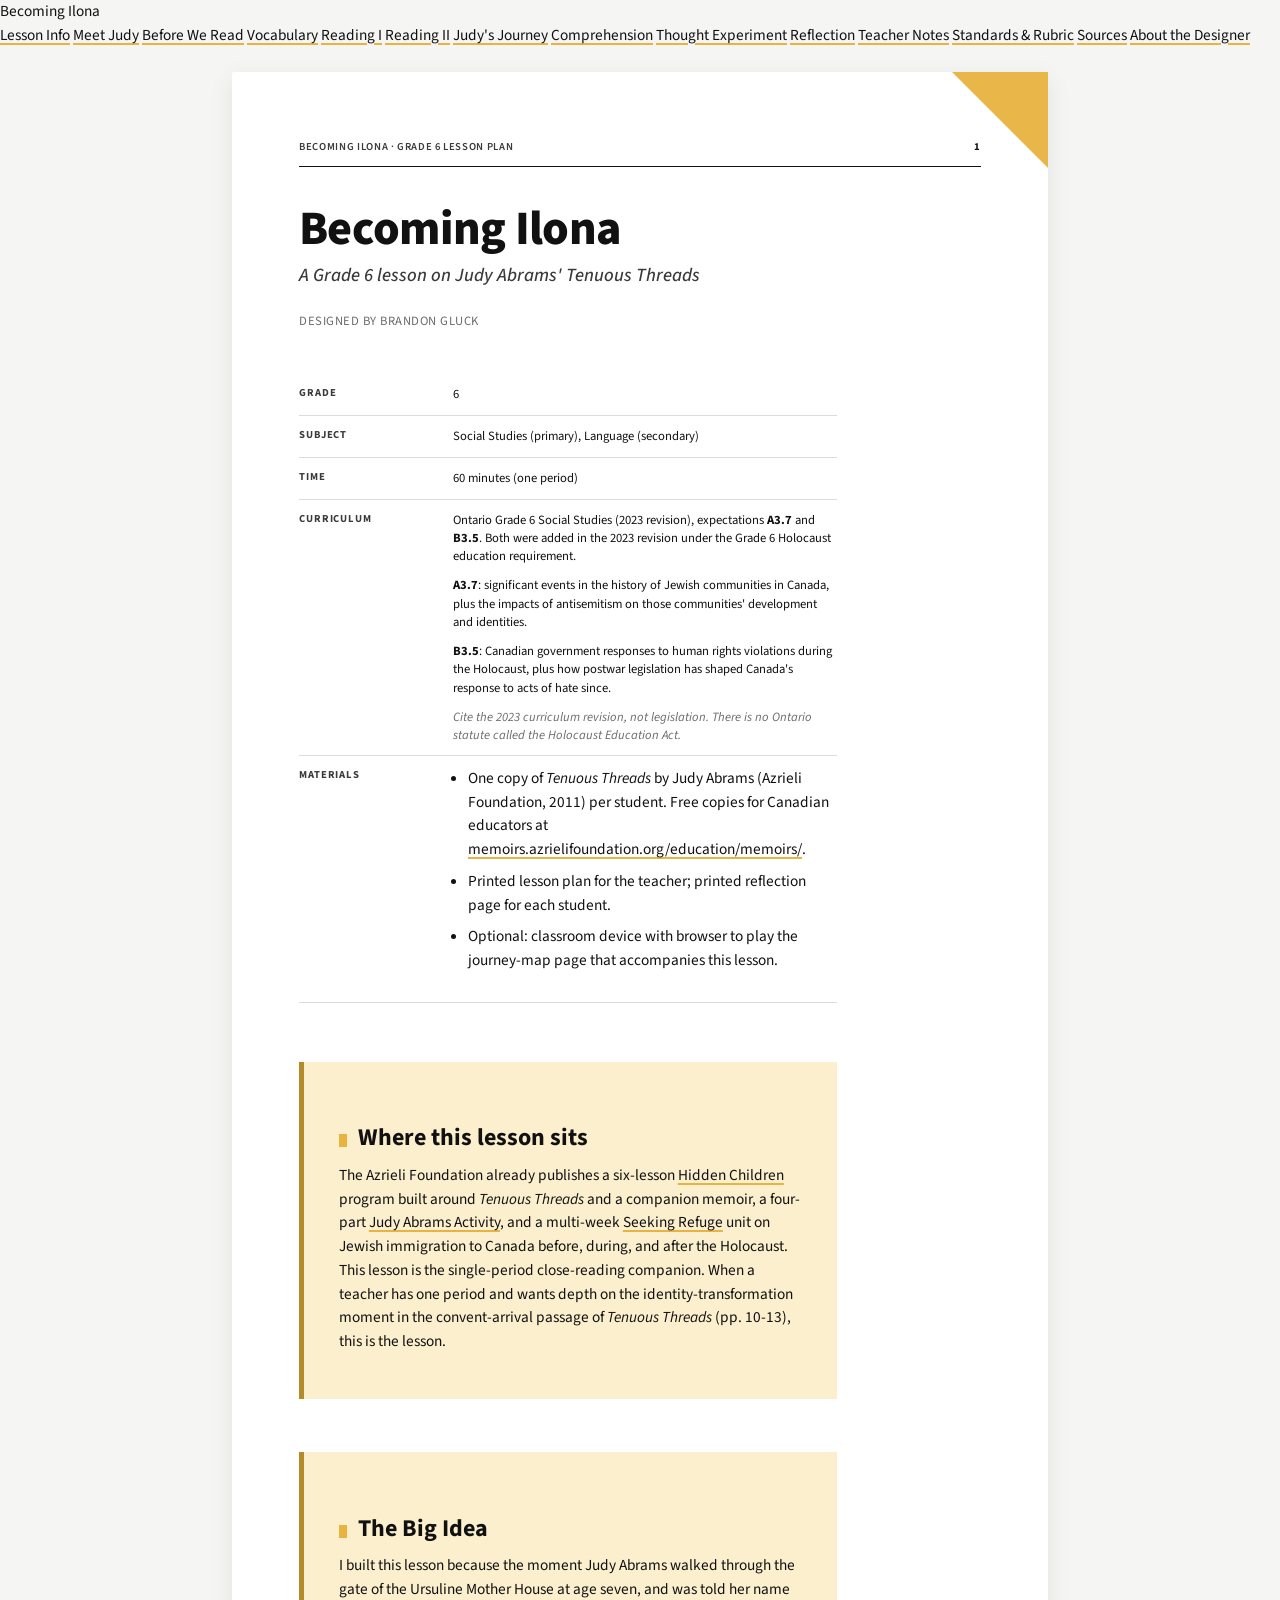
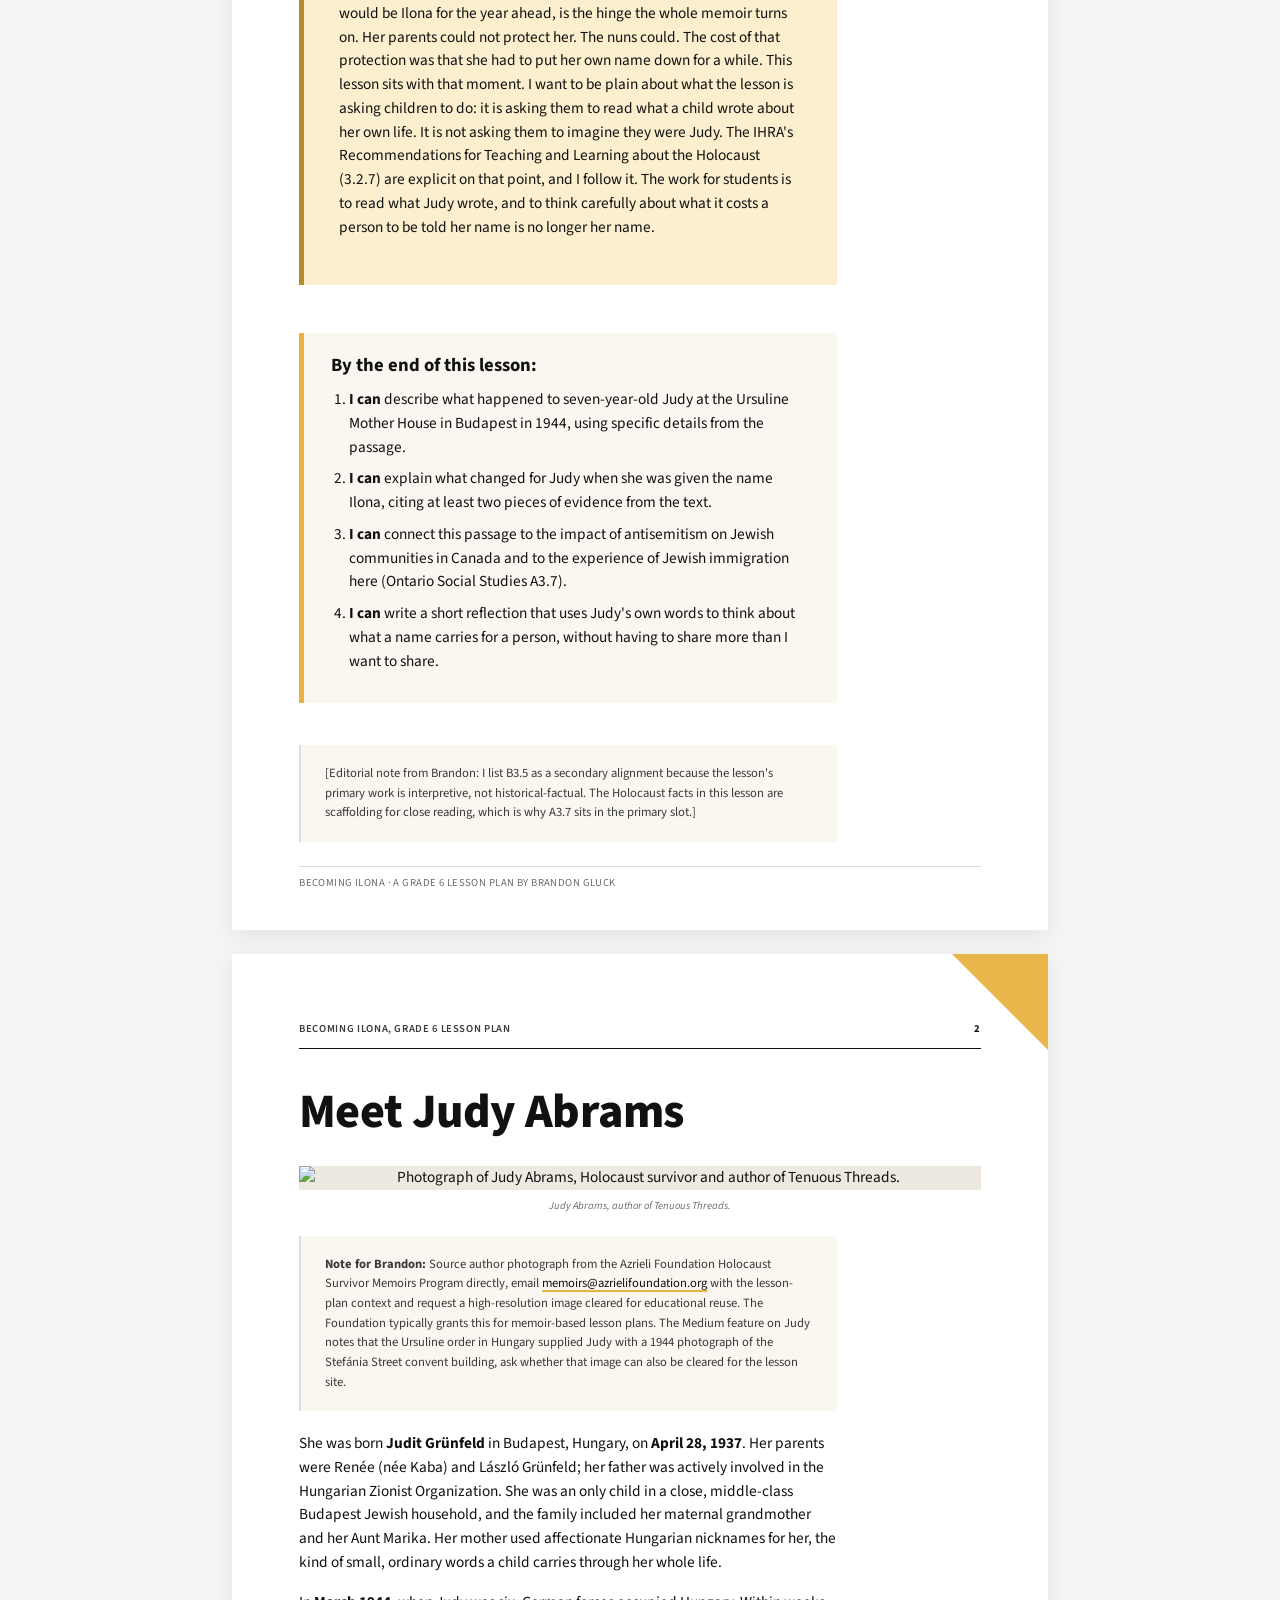
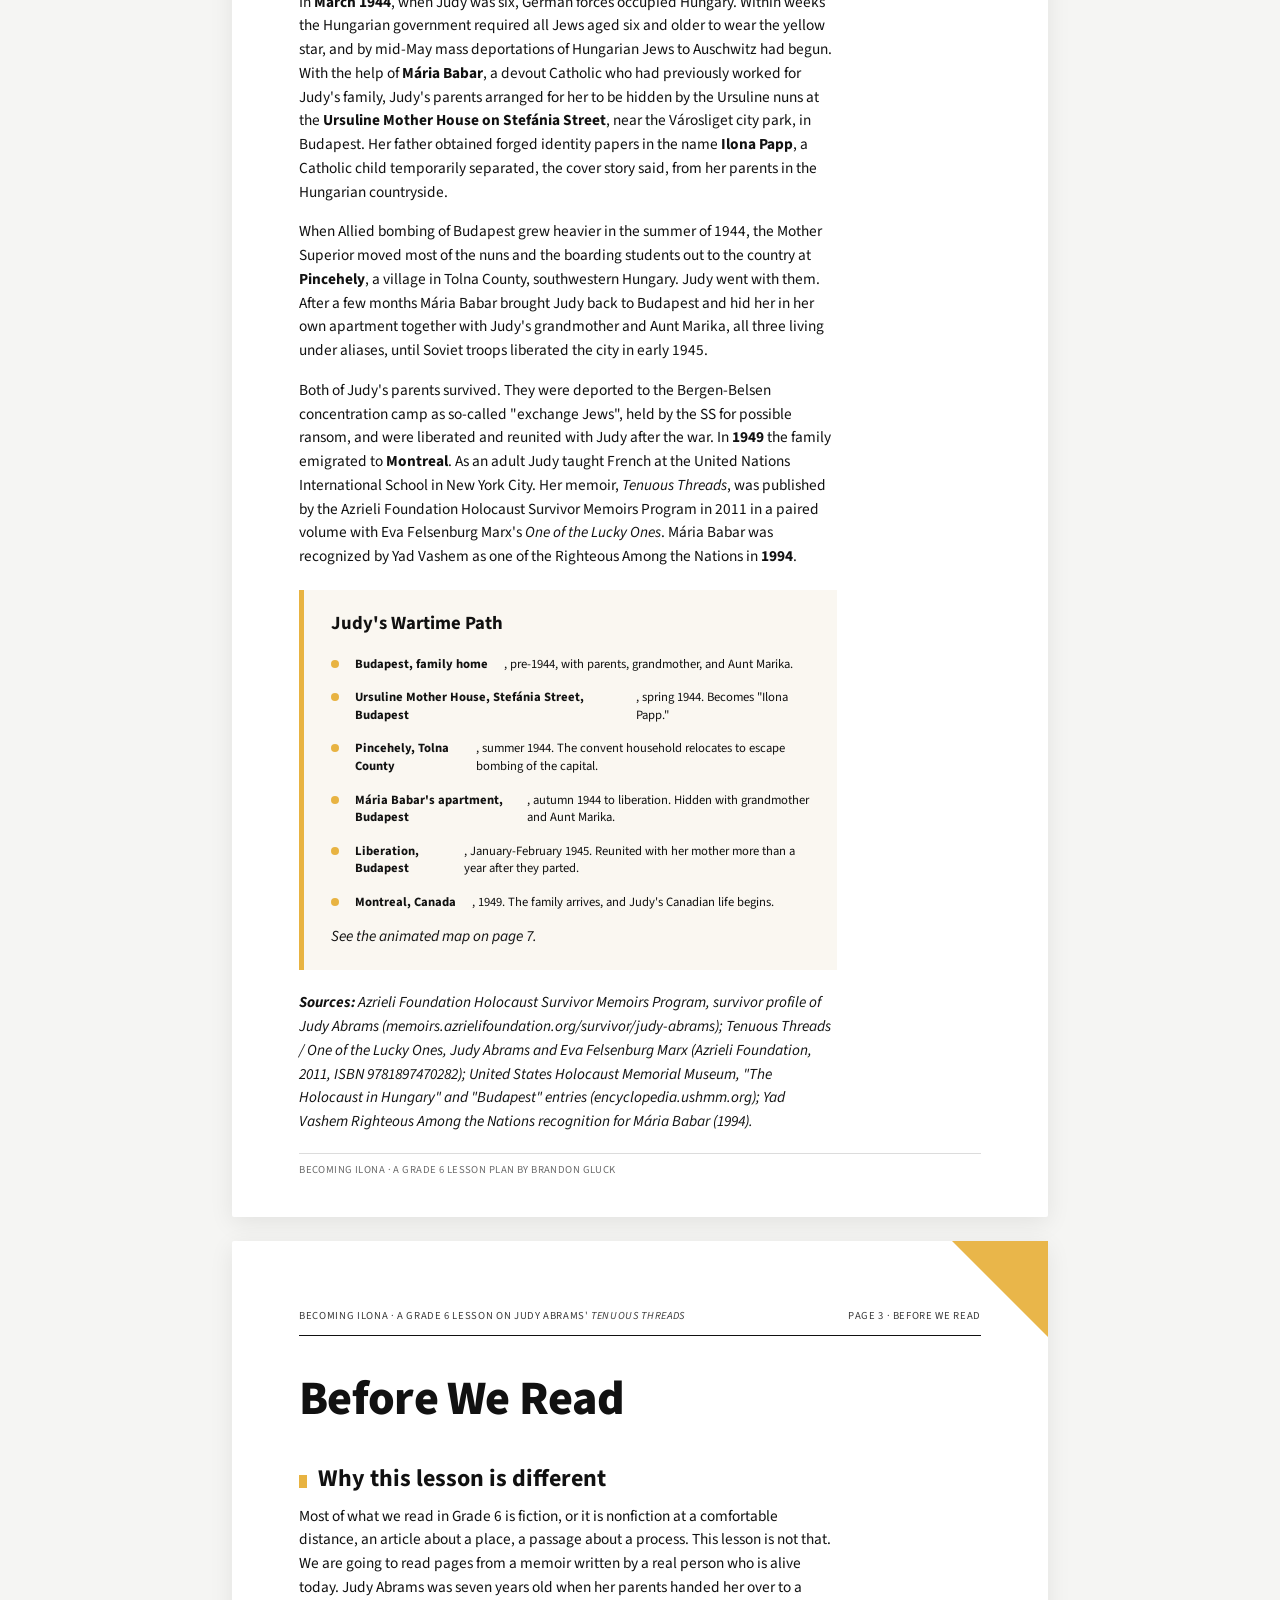
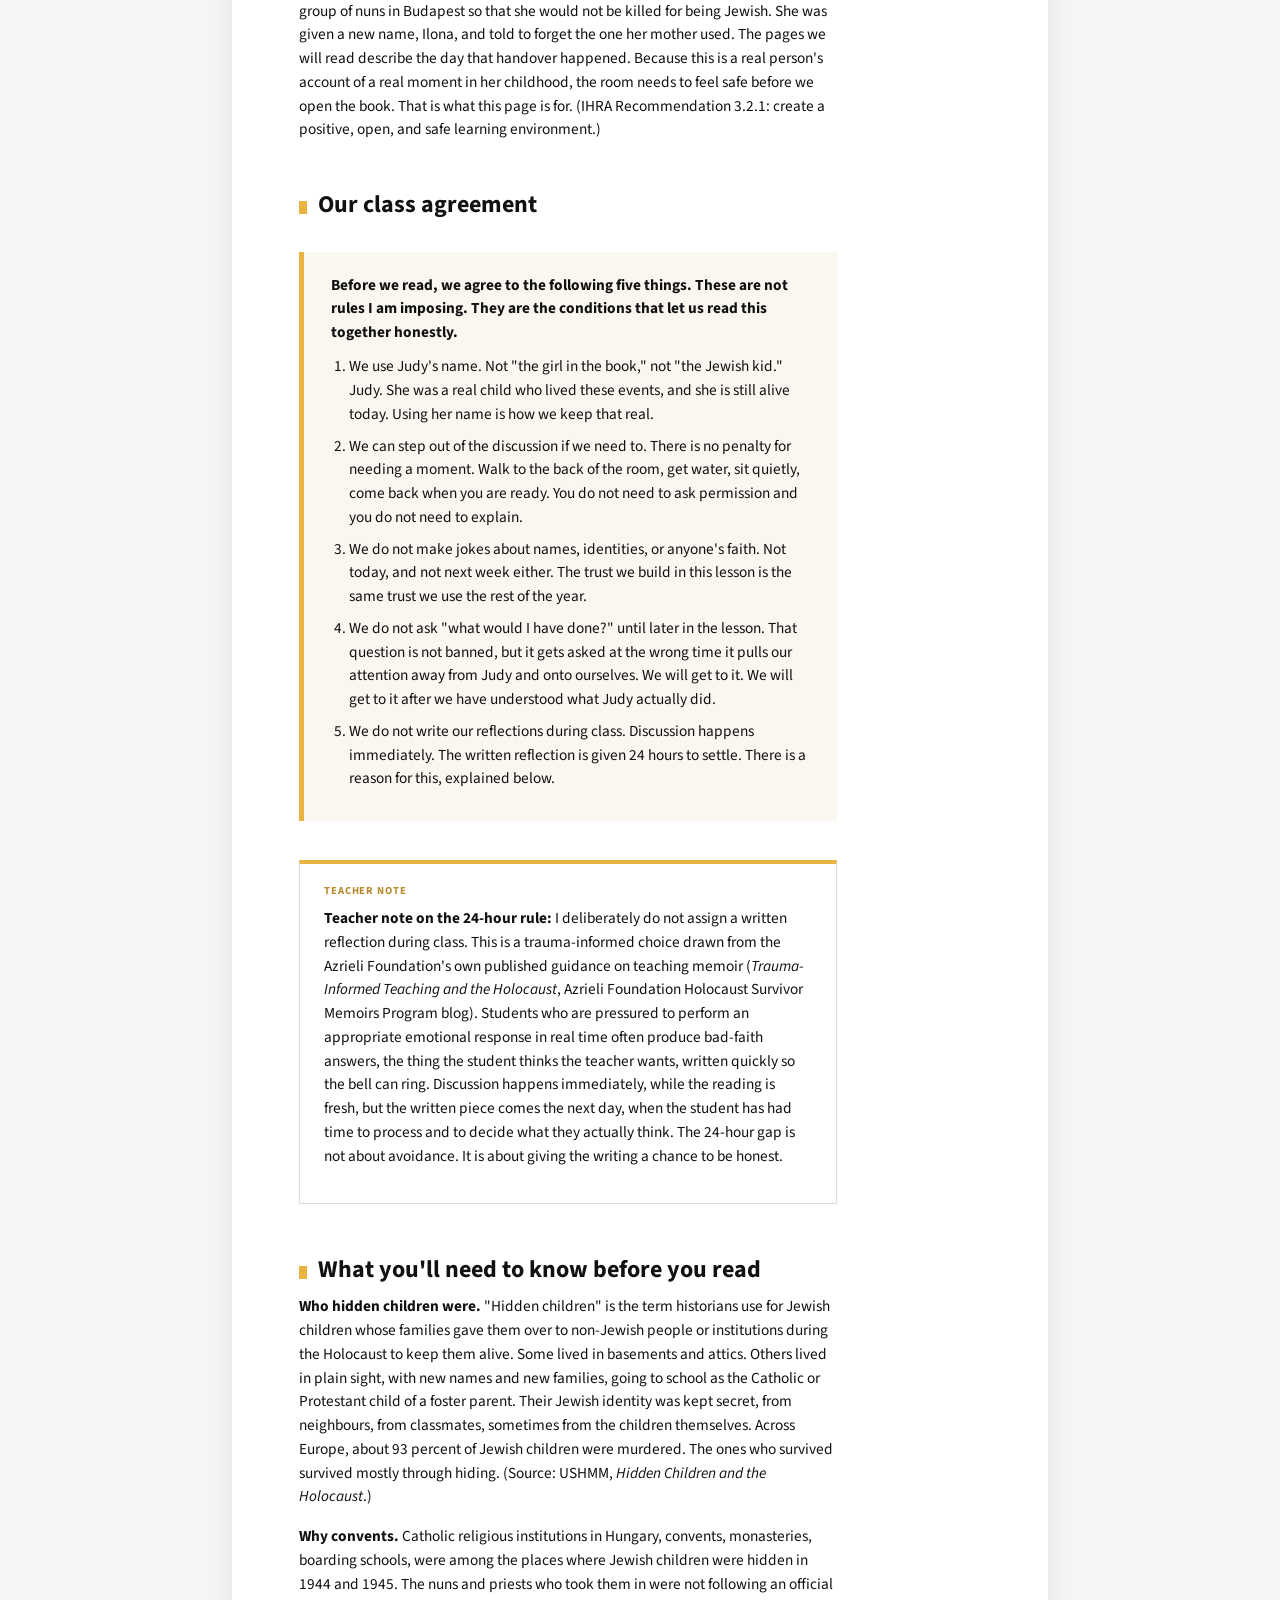
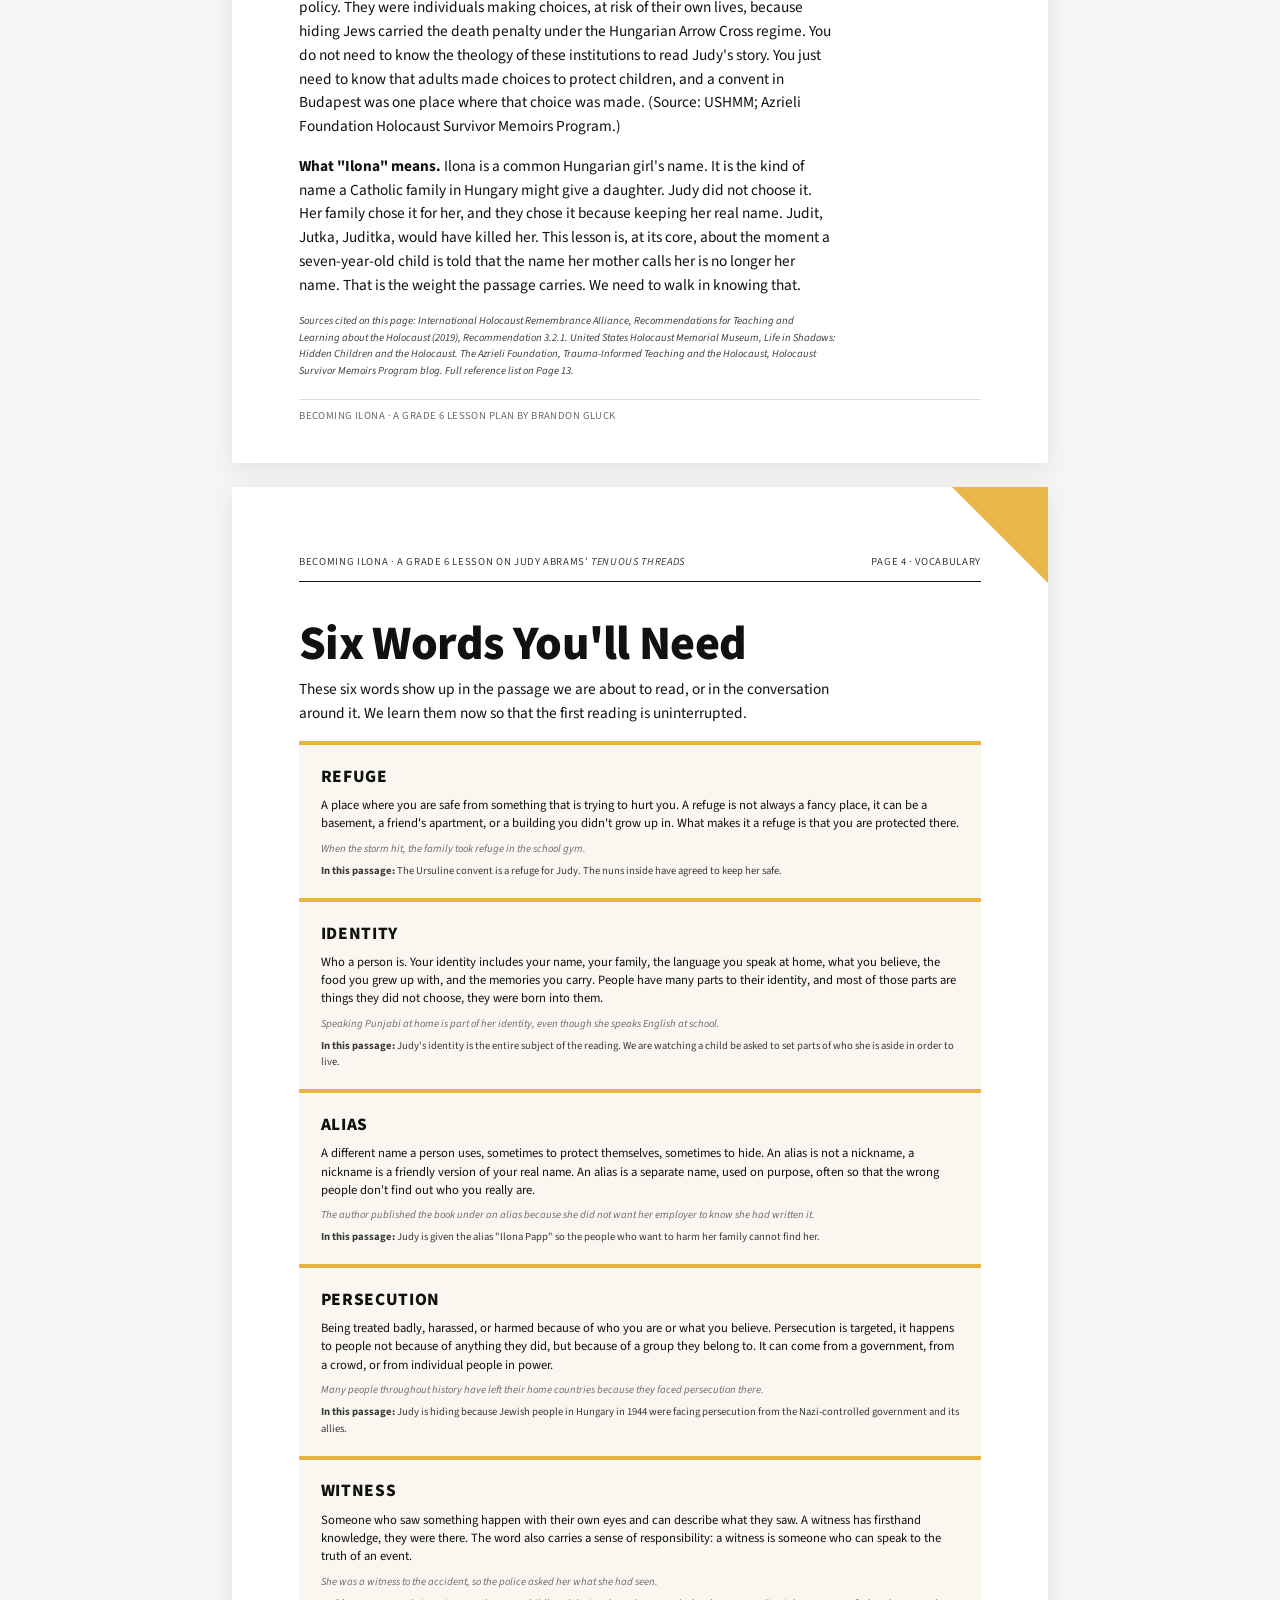
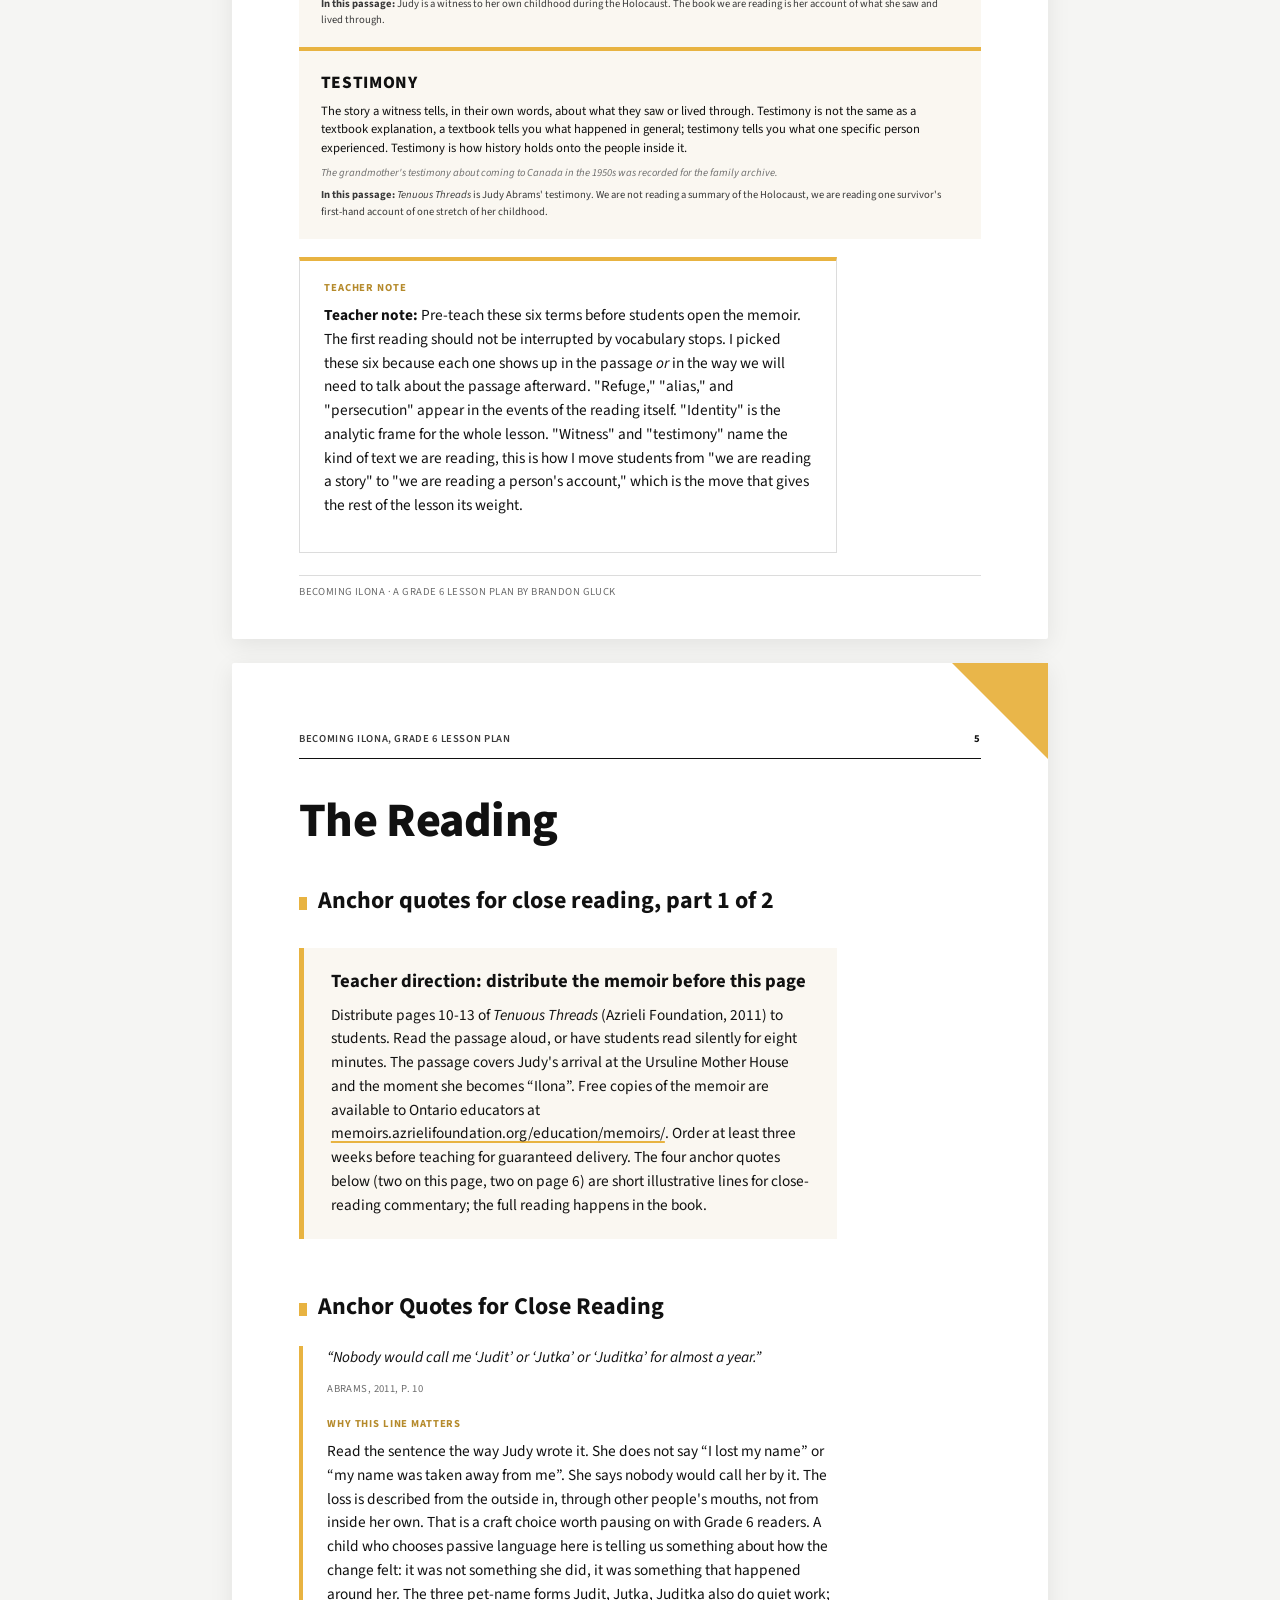
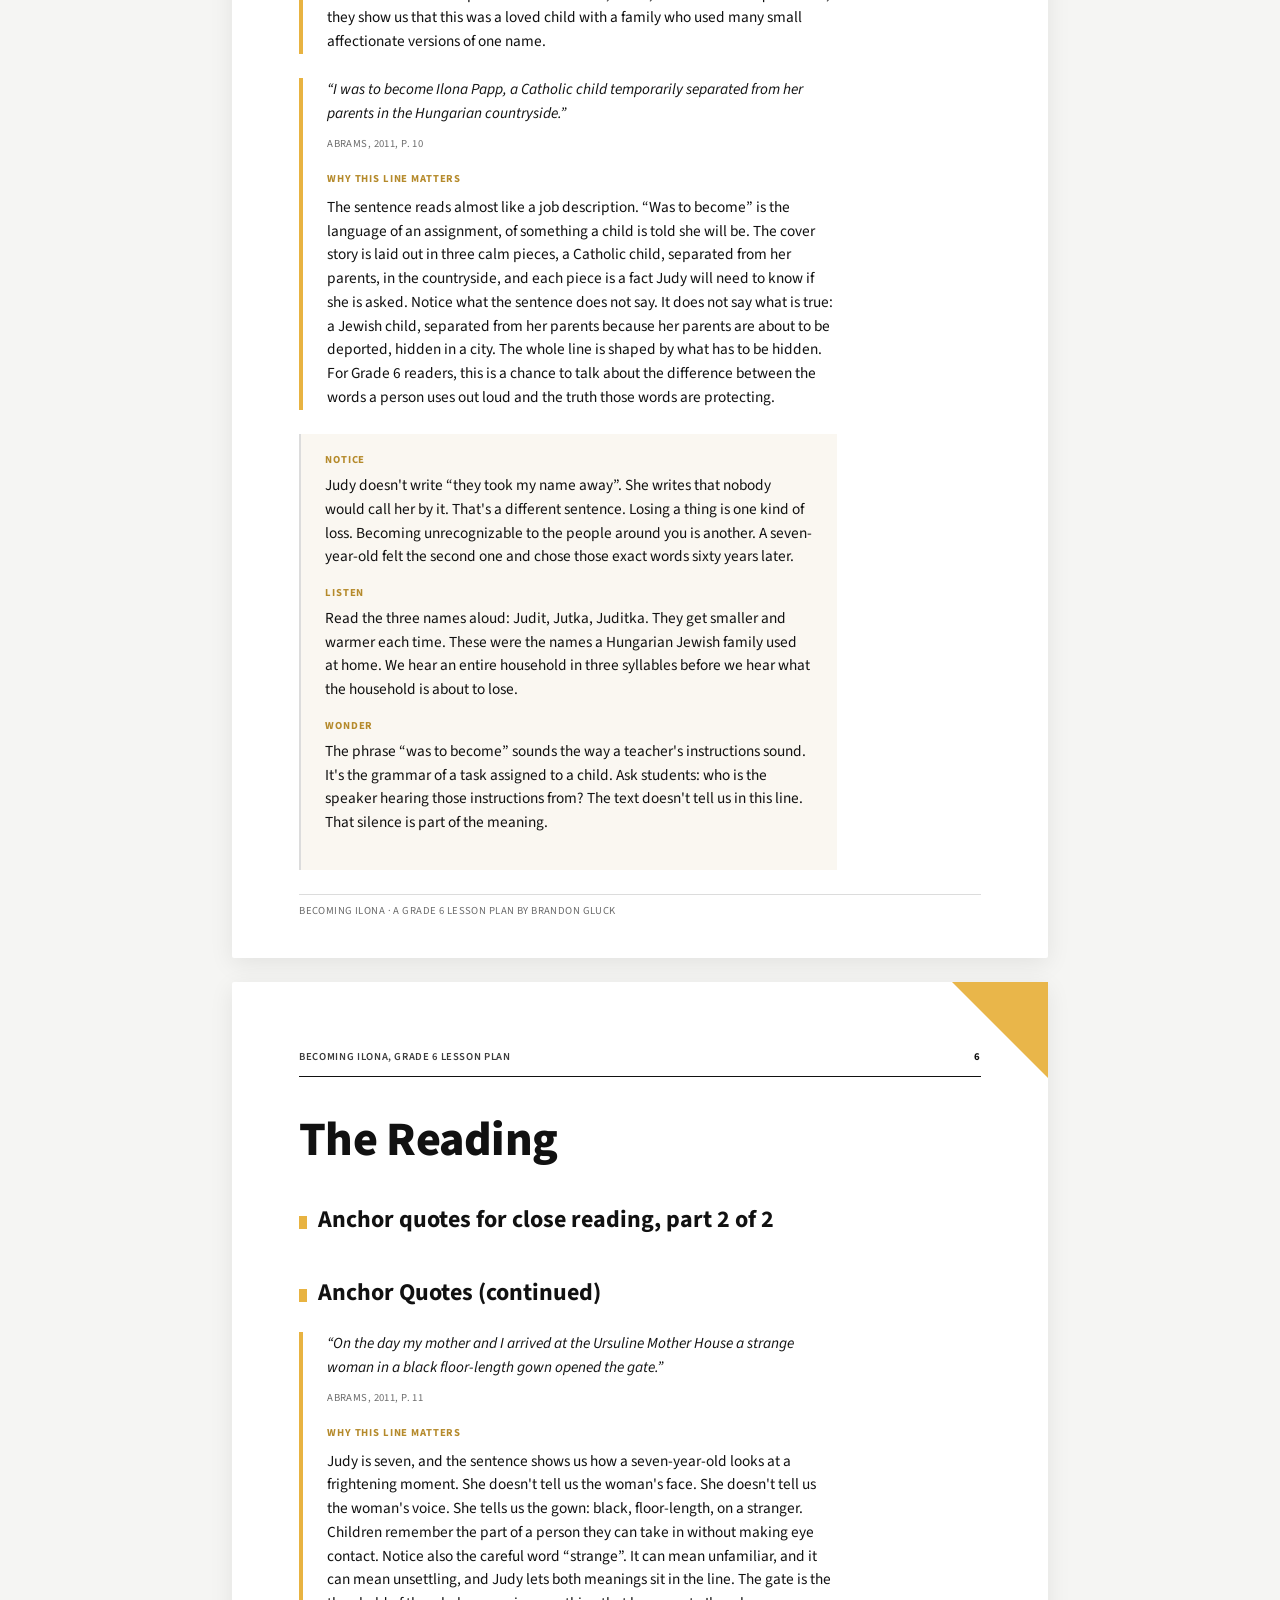
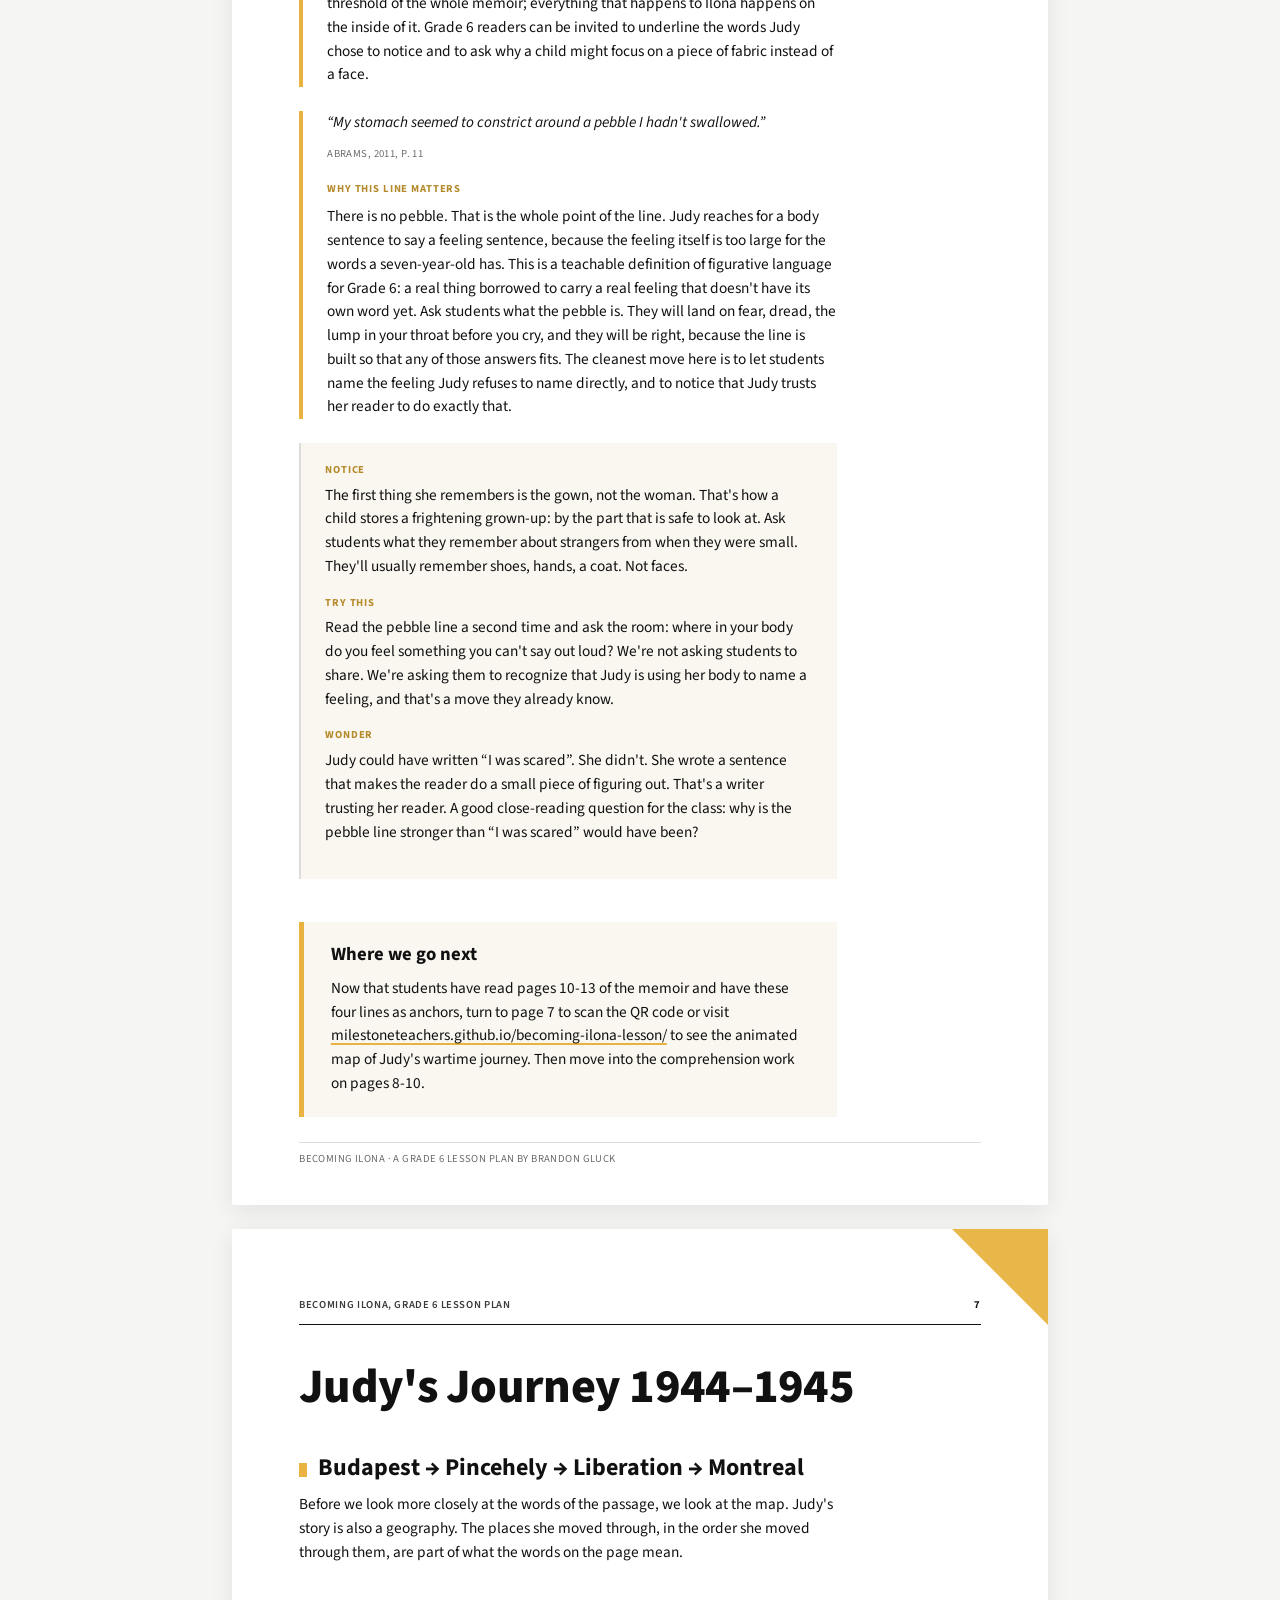
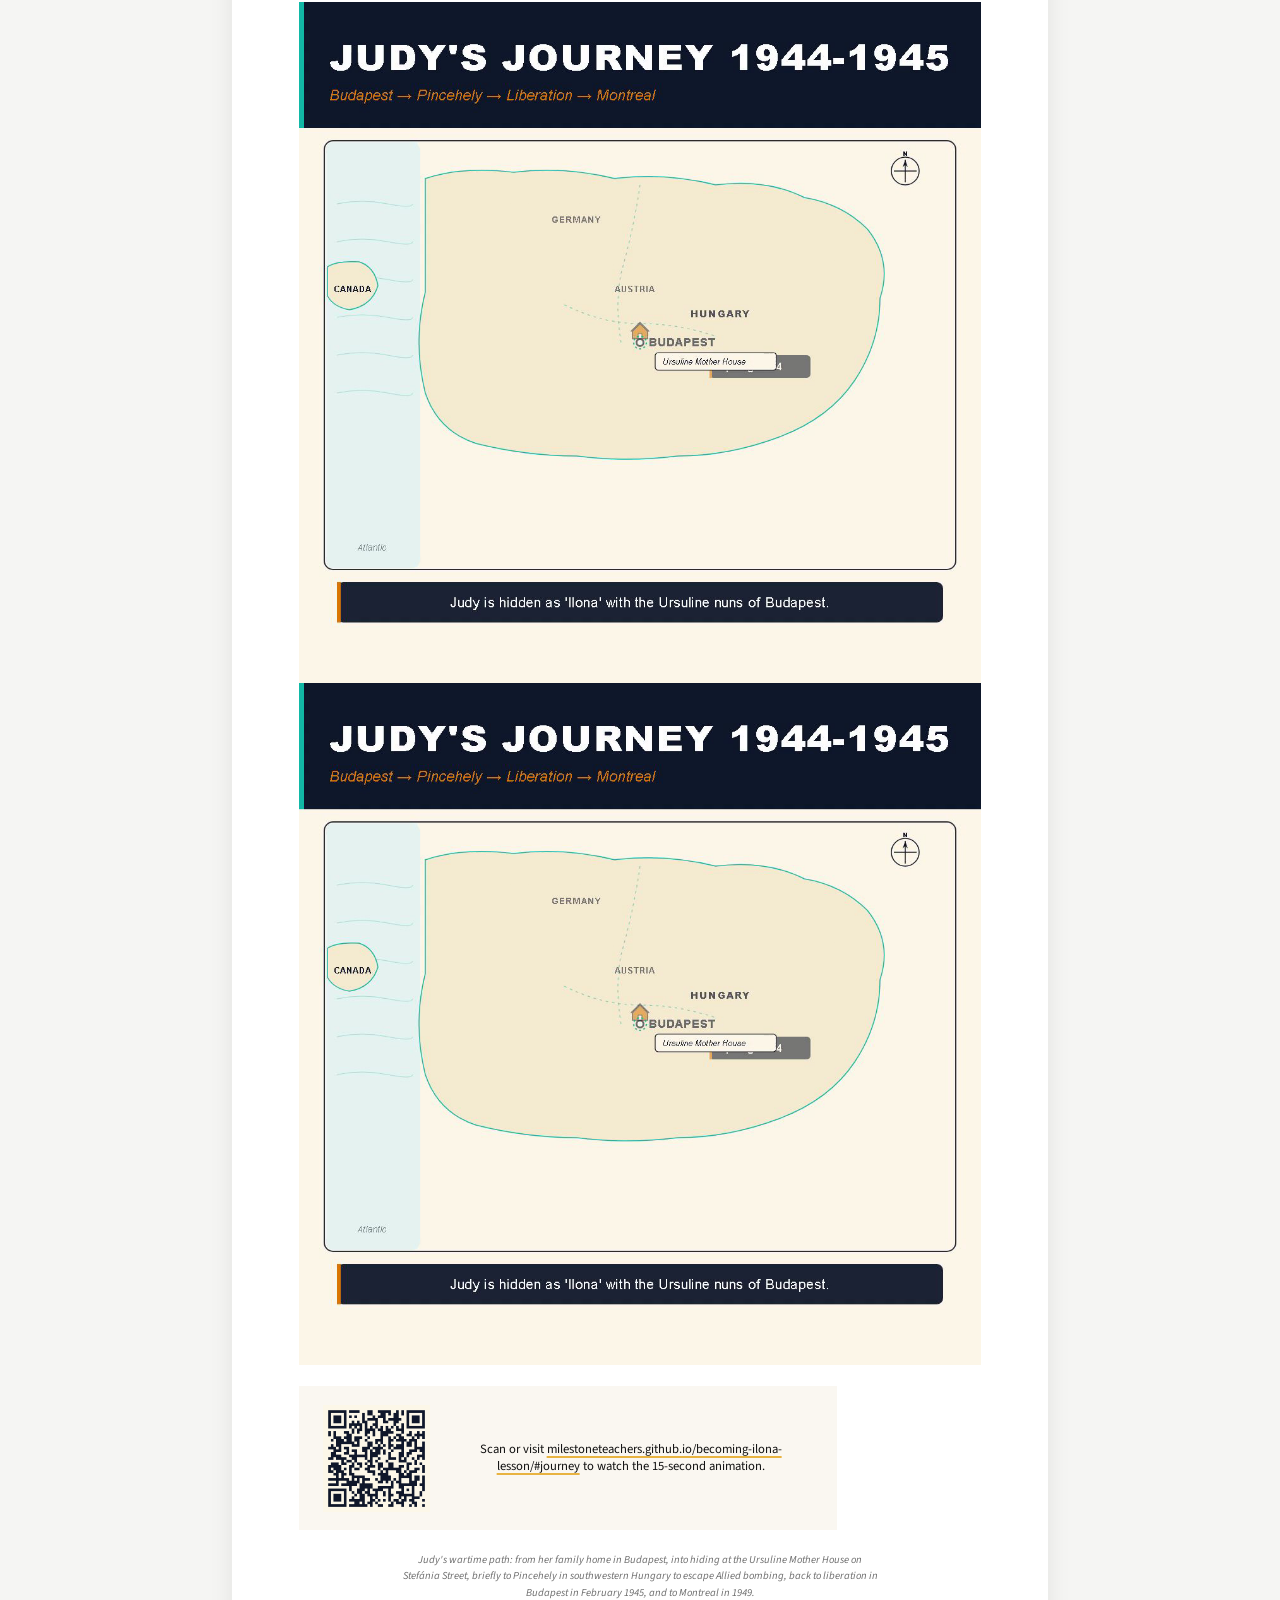
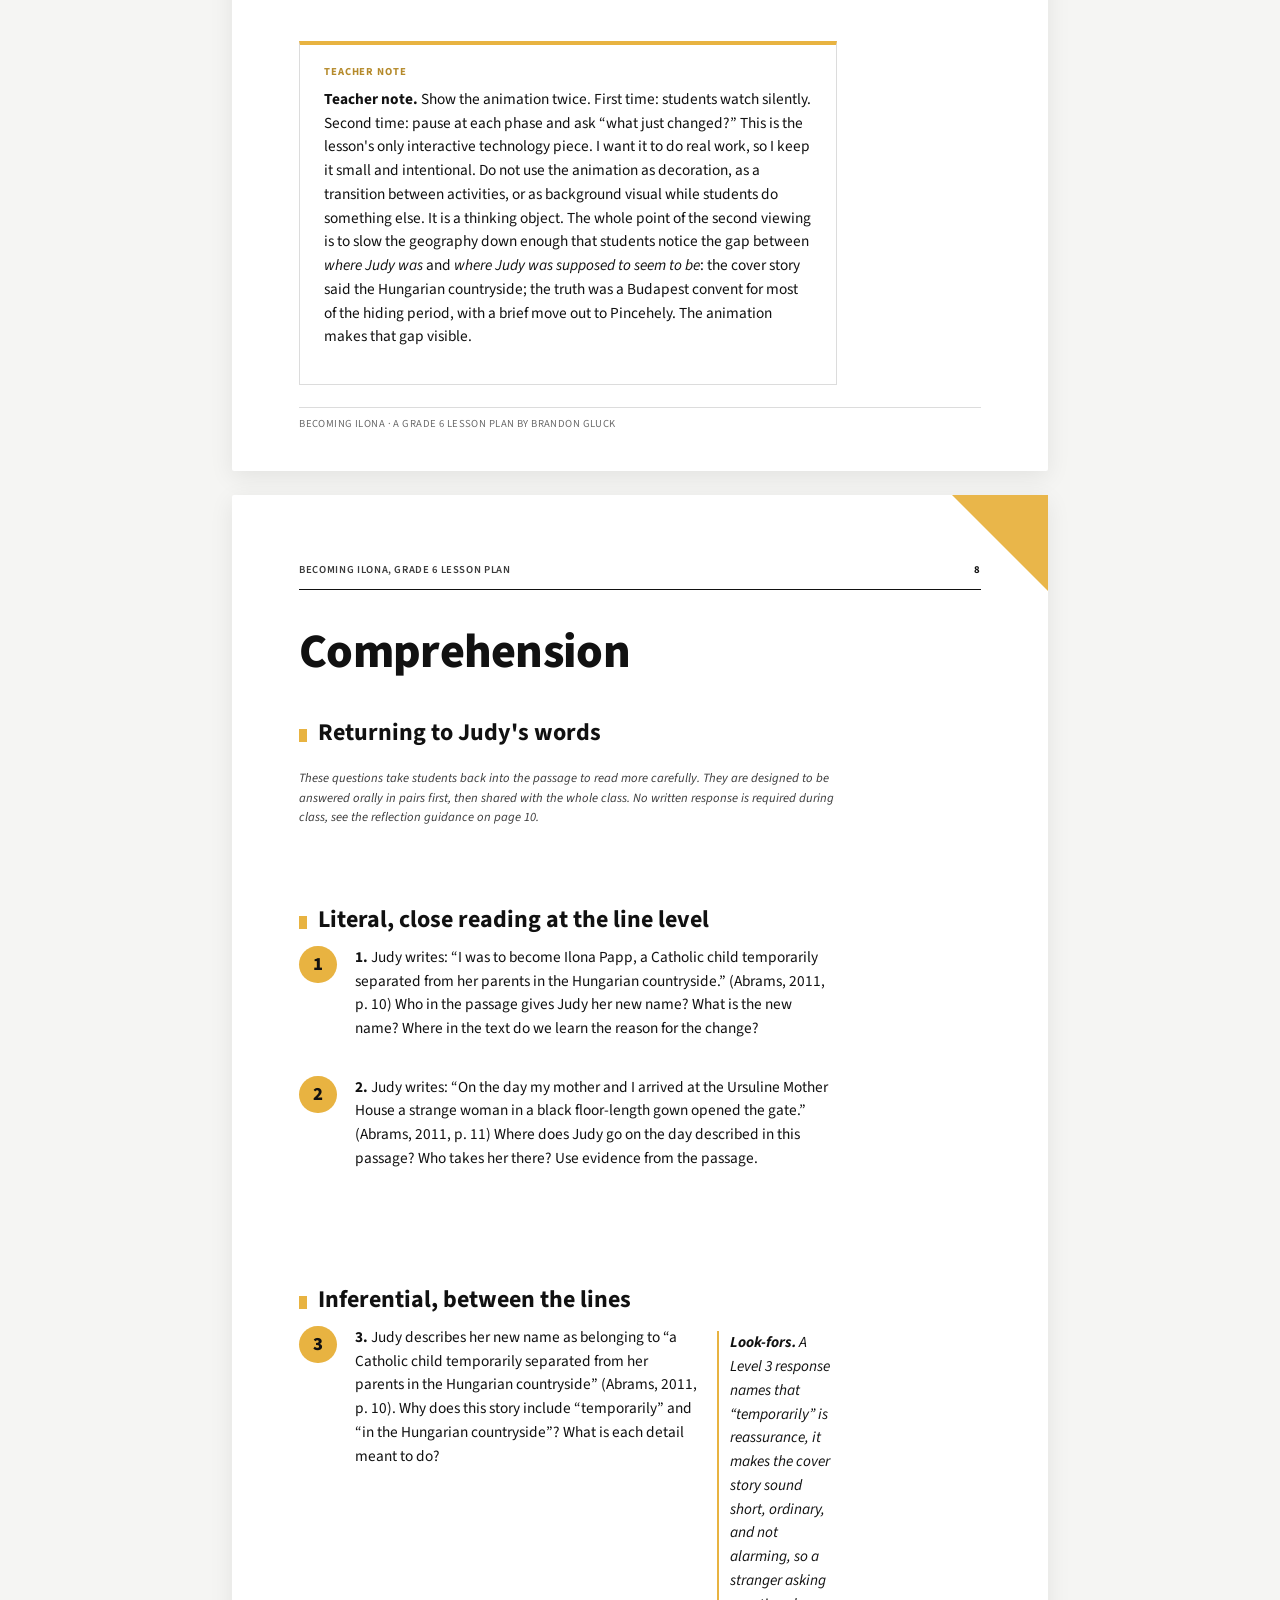
==== commit 252feaed: "Editorial rebuild: white + gold + Source Sans, em dashes purged, journey map + companion PDFs" ====
--- a/index.html
+++ b/index.html
@@ -42,12 +42,12 @@
 <article id="page-01" class="lesson-page" data-page="01" data-section="opener">
 
   <header class="header-band">
-    <span class="header-band__title">BECOMING ILONA — Grade 6 Lesson Plan</span>
+    <span class="header-band__title">BECOMING ILONA &middot; GRADE 6 LESSON PLAN</span>
     <span class="header-band__page">1</span>
   </header>
 
   <h1 class="h1">Becoming Ilona</h1>
-  <p class="h2">A Grade 6 Lesson on Judy Abrams' <em>Tenuous Threads</em></p>
+  <p class="h2 subtitle">A Grade 6 lesson on Judy Abrams' <em>Tenuous Threads</em></p>
   <p class="byline">Designed by Brandon Gluck</p>
 
   <table class="metadata-table">
@@ -58,66 +58,62 @@
       </tr>
       <tr>
         <th scope="row">Subject</th>
-        <td>Social Studies (primary anchor) with Language as a secondary anchor</td>
-      </tr>
-      <tr>
-        <th scope="row">Suggested Time</th>
+        <td>Social Studies (primary), Language (secondary)</td>
+      </tr>
+      <tr>
+        <th scope="row">Time</th>
         <td>60 minutes (one period)</td>
       </tr>
       <tr>
-        <th scope="row">Curriculum Anchors</th>
+        <th scope="row">Curriculum</th>
         <td>
-          <p><strong>Ontario Grade 6 Social Studies (2023 revision)</strong></p>
-          <p><strong>A3.7</strong> — describe significant events or developments in the history of Jewish communities in Canada, including some of the ways they have contributed to Canada (e.g., events and developments: official recording of the first Jewish settler in New France [1759]; establishment of Canada's first synagogue, Shearith Israel, in Montreal [1768]; equal rights being given to Jewish people in Lower Canada [Quebec], including being able to hold public office [1832]; founding of Canada's first national Jewish organization, the Federation of Zionist Societies in Canada [1899]; establishment of Montreal's Young Men's Hebrew Association and Young Women's Hebrew Association [1910]; founding of the Canadian Jewish Congress [1919]; waves of Jewish immigration during the twentieth and twenty-first centuries from Europe, Asia, South America, and North and South Africa, increasing the diversity of Canada's Jewish community; dedication of the National Holocaust Monument in Ottawa [2017]; Special Envoy on Preserving Holocaust Remembrance and Combatting Antisemitism role created [2020]; contributions: leaders in human rights laws since the 1940s; entrepreneurs in industry and manufacturing), and identify some of the impacts of antisemitism on these communities' development and/or identities (e.g., restrictions: pre&ndash;World War II restrictions on participation in medicine and law; severe restrictions on Jewish immigration during World War II and up to 1947; prohibition of Jewish residences or property purchases in some Canadian neighbourhoods; reactions: building of Toronto's Mount Sinai Hospital [1923] to serve the Jewish immigrant community and provide space for Jewish doctors who faced discrimination at other hospitals; resistance to antisemitism during the Christie Pits Riot in Toronto [1933]; building of the Jewish Community Centre in Toronto [1953] in response to not being allowed to join many of the existing clubs in the city; security at synagogues and cemeteries).</p>
-          <p><strong>B3.5</strong> — describe the responses of the Canadian government to human rights violations during the Holocaust (e.g., severe restrictions on immigration and the policy of "none is too many"; the turning away of the MS St. Louis; Canada's policy to vastly restrict the number of Jewish refugees admitted from Europe, as shown by the response to the Evian Conference [1938]) and the impact that global changes in understanding and legislation around human rights since World War II have had on the development of Canada's responses to acts of hate and human rights violations (e.g., Canada's participation in the writing of the Universal Declaration of Human Rights [1948]; three sections related to genocide and hate crimes added to the Criminal Code of Canada; Canada's response to the Vietnamese refugee crisis in the years following the war in Vietnam; the drafting of the Canadian Charter of Rights and Freedoms [1982]; the creation of the Canadian Multiculturalism Act [1988]; amendments to the Indian Act; boycotts of South Africa during apartheid; Canada's Extradition Act [1999]; Canada's adoption of the Justice for Victims of Corrupt Foreign Officials Act [2017], the Magnitsky legislation that allows sanctions to be placed on human rights abusers who are foreign nationals; government initiatives in response to the Truth and Reconciliation Commission's Calls to Action [2015]; the criminalization of Holocaust denial in Bill C-19 [2022]; sending in observers and peacekeepers; responses to humanitarian crises internationally; the decriminalization of homosexuality).</p>
-          <p class="metadata-table__note">A3.7 and B3.5 were added to the Ontario curriculum in the 2023 revision as part of the Grade 6 Holocaust education requirement implemented under the Ministry of Education in September 2023.</p>
+          <p>Ontario Grade 6 Social Studies (2023 revision), expectations <strong>A3.7</strong> and <strong>B3.5</strong>. Both were added in the 2023 revision under the Grade 6 Holocaust education requirement.</p>
+          <p><strong>A3.7</strong>: significant events in the history of Jewish communities in Canada, plus the impacts of antisemitism on those communities' development and identities.</p>
+          <p><strong>B3.5</strong>: Canadian government responses to human rights violations during the Holocaust, plus how postwar legislation has shaped Canada's response to acts of hate since.</p>
+          <p class="metadata-table__note">Cite the 2023 curriculum revision, not legislation. There is no Ontario statute called the Holocaust Education Act.</p>
         </td>
       </tr>
       <tr>
         <th scope="row">Materials</th>
         <td>
           <ul>
-            <li>One copy of <em>Tenuous Threads</em> by Judy Abrams (Azrieli Foundation, 2011) per student. Free print copies, e-books, and PDFs are available to Canadian educators, school libraries, and post-secondary instructors at <a href="https://memoirs.azrielifoundation.org/education/memoirs/">memoirs.azrielifoundation.org/education/memoirs/</a> or by emailing <a href="mailto:memoirs@azrielifoundation.org">memoirs@azrielifoundation.org</a>.</li>
-            <li>Printed copy of this lesson plan for the teacher; printed reflection page for each student.</li>
-            <li>Optional: classroom device with browser to play the journey-map animation that accompanies this lesson (see page 7).</li>
+            <li>One copy of <em>Tenuous Threads</em> by Judy Abrams (Azrieli Foundation, 2011) per student. Free copies for Canadian educators at <a href="https://memoirs.azrielifoundation.org/education/memoirs/">memoirs.azrielifoundation.org/education/memoirs/</a>.</li>
+            <li>Printed lesson plan for the teacher; printed reflection page for each student.</li>
+            <li>Optional: classroom device with browser to play the journey-map page that accompanies this lesson.</li>
           </ul>
         </td>
       </tr>
-      <tr>
-        <th scope="row">Pre-requisites</th>
-        <td>
-          <ul>
-            <li>Students have been introduced to the basic chronology of the Second World War in earlier classes (Germany, the Allies, occupied Europe, the rough span 1939-1945).</li>
-            <li>Students have practised text-based discussion routines: pointing to a sentence as evidence, listening to a peer's reasoning before responding, and writing a brief reflection from a stem.</li>
-          </ul>
-        </td>
-      </tr>
     </tbody>
   </table>
 
-  <section class="callout-navy">
+  <section class="callout-feature">
+    <h2 class="h2">Where this lesson sits</h2>
+    <p class="body">The Azrieli Foundation already publishes a six-lesson <a href="https://memoirs.azrielifoundation.org/education/programs/hidden-children/">Hidden Children</a> program built around <em>Tenuous Threads</em> and a companion memoir, a four-part <a href="https://memoirs.azrielifoundation.org/education/programs/judy-abrams-activity/">Judy Abrams Activity</a>, and a multi-week <a href="https://memoirs.azrielifoundation.org/education/programs/seeking-refuge-immigration-to-canada-before-during-and-after-the-holocaust/">Seeking Refuge</a> unit on Jewish immigration to Canada before, during, and after the Holocaust. This lesson is the single-period close-reading companion. When a teacher has one period and wants depth on the identity-transformation moment in the convent-arrival passage of <em>Tenuous Threads</em> (pp. 10-13), this is the lesson.</p>
+  </section>
+
+  <section class="callout-feature" style="background: var(--gold-soft); border-left-color: var(--gold-deep);">
     <h2 class="h2">The Big Idea</h2>
-    <p class="body">Judy Abrams was seven years old when the adults in her life asked her to set down the name her mother used for her and pick up a different one. In the spring of 1944, in German-occupied Budapest, the only way her parents could imagine keeping her alive was to have her become someone else for a while. The Ursuline nuns at the Mother House on Stef&aacute;nia Street took her in, called her Ilona Papp, and taught her the prayers and gestures of a Catholic child. The hope was that if Judy could sound and move like a child who had always been there, she might survive the year ahead. This lesson sits with the moment she walked through that gate. The work for students is not to imagine they were Judy &mdash; that is something this lesson explicitly will not ask &mdash; but to read what Judy herself wrote about that morning, and to think carefully about what it costs a person to be told her name is no longer her name. The Azrieli Foundation publishes Holocaust survivor memoirs so that Canadian classrooms can hear those voices in the survivors' own words. This lesson is one period inside that larger project: a slow, close, single-passage reading of a single child's experience, anchored to the Ontario curriculum, with the survivor's whole life &mdash; before, during, and after &mdash; in view.</p>
+    <p class="body">I built this lesson because the moment Judy Abrams walked through the gate of the Ursuline Mother House at age seven, and was told her name would be Ilona for the year ahead, is the hinge the whole memoir turns on. Her parents could not protect her. The nuns could. The cost of that protection was that she had to put her own name down for a while. This lesson sits with that moment. I want to be plain about what the lesson is asking children to do: it is asking them to read what a child wrote about her own life. It is not asking them to imagine they were Judy. The IHRA's Recommendations for Teaching and Learning about the Holocaust (3.2.7) are explicit on that point, and I follow it. The work for students is to read what Judy wrote, and to think carefully about what it costs a person to be told her name is no longer her name.</p>
   </section>
 
   <section class="callout-teal">
-    <h2 class="h2">What Students Will Be Able to Do by the End of the Lesson</h2>
+    <h2 class="h2">By the end of this lesson:</h2>
     <ol class="body">
       <li><strong>I can</strong> describe what happened to seven-year-old Judy at the Ursuline Mother House in Budapest in 1944, using specific details from the passage.</li>
       <li><strong>I can</strong> explain what changed for Judy when she was given the name Ilona, citing at least two pieces of evidence from the text.</li>
-      <li><strong>I can</strong> identify how this passage connects to the impact of antisemitism on Jewish communities and to the experience of Jewish immigration to Canada (Ontario Social Studies A3.7).</li>
+      <li><strong>I can</strong> connect this passage to the impact of antisemitism on Jewish communities in Canada and to the experience of Jewish immigration here (Ontario Social Studies A3.7).</li>
       <li><strong>I can</strong> write a short reflection that uses Judy's own words to think about what a name carries for a person, without having to share more than I want to share.</li>
     </ol>
   </section>
 
-  <p class="marginalia">Editorial note from the lesson designer: I list B3.5 as a secondary alignment because the lesson's primary work is interpretive, not historical-factual. The Holocaust facts in this lesson are scaffolding for close reading, which is why A3.7 sits in the primary slot.</p>
+  <p class="marginalia">[Editorial note from Brandon: I list B3.5 as a secondary alignment because the lesson's primary work is interpretive, not historical-factual. The Holocaust facts in this lesson are scaffolding for close reading, which is why A3.7 sits in the primary slot.]</p>
 
 </article>
 
 <article id="page-02" class="lesson-page" data-page="02" data-section="meet-judy">
 
   <header class="header-band">
-    <span class="header-band__title">BECOMING ILONA — Grade 6 Lesson Plan</span>
+    <span class="header-band__title">BECOMING ILONA, Grade 6 Lesson Plan</span>
     <span class="header-band__page">2</span>
   </header>
 
@@ -130,27 +126,27 @@
         <img src="/photos/judy-abrams.jpg" alt="Photograph of Judy Abrams, Holocaust survivor and author of Tenuous Threads.">
         <figcaption class="figure-caption">Judy Abrams, author of <em>Tenuous Threads</em>.</figcaption>
       </figure>
-      <p class="marginalia"><strong>Note for Brandon:</strong> Source author photograph from the Azrieli Foundation Holocaust Survivor Memoirs Program directly &mdash; email <a href="mailto:memoirs@azrielifoundation.org">memoirs@azrielifoundation.org</a> with the lesson-plan context and request a high-resolution image cleared for educational reuse. The Foundation typically grants this for memoir-based lesson plans. The Medium feature on Judy notes that the Ursuline order in Hungary supplied Judy with a 1944 photograph of the Stef&aacute;nia Street convent building &mdash; ask whether that image can also be cleared for the lesson site.</p>
+      <p class="marginalia"><strong>Note for Brandon:</strong> Source author photograph from the Azrieli Foundation Holocaust Survivor Memoirs Program directly, email <a href="mailto:memoirs@azrielifoundation.org">memoirs@azrielifoundation.org</a> with the lesson-plan context and request a high-resolution image cleared for educational reuse. The Foundation typically grants this for memoir-based lesson plans. The Medium feature on Judy notes that the Ursuline order in Hungary supplied Judy with a 1944 photograph of the Stef&aacute;nia Street convent building, ask whether that image can also be cleared for the lesson site.</p>
     </aside>
 
     <div class="two-column__right">
-      <p class="body">She was born <strong>Judit Gr&uuml;nfeld</strong> in Budapest, Hungary, on <strong>April 28, 1937</strong>. Her parents were Ren&eacute;e (n&eacute;e Kaba) and L&aacute;szl&oacute; Gr&uuml;nfeld; her father was actively involved in the Hungarian Zionist Organization. She was an only child in a close, middle-class Budapest Jewish household, and the family included her maternal grandmother and her Aunt Marika. Her mother used affectionate Hungarian nicknames for her &mdash; the kind of small, ordinary words a child carries through her whole life.</p>
-
-      <p class="body">In <strong>March 1944</strong>, when Judy was six, German forces occupied Hungary. Within weeks the Hungarian government required all Jews aged six and older to wear the yellow star, and by mid-May mass deportations of Hungarian Jews to Auschwitz had begun. With the help of <strong>M&aacute;ria Babar</strong>, a devout Catholic who had previously worked for Judy's family, Judy's parents arranged for her to be hidden by the Ursuline nuns at the <strong>Ursuline Mother House on Stef&aacute;nia Street</strong>, near the V&aacute;rosliget city park, in Budapest. Her father obtained forged identity papers in the name <strong>Ilona Papp</strong> &mdash; a Catholic child temporarily separated, the cover story said, from her parents in the Hungarian countryside.</p>
+      <p class="body">She was born <strong>Judit Gr&uuml;nfeld</strong> in Budapest, Hungary, on <strong>April 28, 1937</strong>. Her parents were Ren&eacute;e (n&eacute;e Kaba) and L&aacute;szl&oacute; Gr&uuml;nfeld; her father was actively involved in the Hungarian Zionist Organization. She was an only child in a close, middle-class Budapest Jewish household, and the family included her maternal grandmother and her Aunt Marika. Her mother used affectionate Hungarian nicknames for her, the kind of small, ordinary words a child carries through her whole life.</p>
+
+      <p class="body">In <strong>March 1944</strong>, when Judy was six, German forces occupied Hungary. Within weeks the Hungarian government required all Jews aged six and older to wear the yellow star, and by mid-May mass deportations of Hungarian Jews to Auschwitz had begun. With the help of <strong>M&aacute;ria Babar</strong>, a devout Catholic who had previously worked for Judy's family, Judy's parents arranged for her to be hidden by the Ursuline nuns at the <strong>Ursuline Mother House on Stef&aacute;nia Street</strong>, near the V&aacute;rosliget city park, in Budapest. Her father obtained forged identity papers in the name <strong>Ilona Papp</strong>, a Catholic child temporarily separated, the cover story said, from her parents in the Hungarian countryside.</p>
 
       <p class="body">When Allied bombing of Budapest grew heavier in the summer of 1944, the Mother Superior moved most of the nuns and the boarding students out to the country at <strong>Pincehely</strong>, a village in Tolna County, southwestern Hungary. Judy went with them. After a few months M&aacute;ria Babar brought Judy back to Budapest and hid her in her own apartment together with Judy's grandmother and Aunt Marika, all three living under aliases, until Soviet troops liberated the city in early 1945.</p>
 
-      <p class="body">Both of Judy's parents survived. They were deported to the Bergen-Belsen concentration camp as so-called "exchange Jews" &mdash; held by the SS for possible ransom &mdash; and were liberated and reunited with Judy after the war. In <strong>1949</strong> the family emigrated to <strong>Montreal</strong>. As an adult Judy taught French at the United Nations International School in New York City. Her memoir, <em>Tenuous Threads</em>, was published by the Azrieli Foundation Holocaust Survivor Memoirs Program in 2011 in a paired volume with Eva Felsenburg Marx's <em>One of the Lucky Ones</em>. M&aacute;ria Babar was recognized by Yad Vashem as one of the Righteous Among the Nations in <strong>1994</strong>.</p>
+      <p class="body">Both of Judy's parents survived. They were deported to the Bergen-Belsen concentration camp as so-called "exchange Jews", held by the SS for possible ransom, and were liberated and reunited with Judy after the war. In <strong>1949</strong> the family emigrated to <strong>Montreal</strong>. As an adult Judy taught French at the United Nations International School in New York City. Her memoir, <em>Tenuous Threads</em>, was published by the Azrieli Foundation Holocaust Survivor Memoirs Program in 2011 in a paired volume with Eva Felsenburg Marx's <em>One of the Lucky Ones</em>. M&aacute;ria Babar was recognized by Yad Vashem as one of the Righteous Among the Nations in <strong>1994</strong>.</p>
 
       <section class="callout-amber">
         <h2 class="h2">Judy's Wartime Path</h2>
         <ol class="body journey-stops">
-          <li><strong>Budapest, family home</strong> &mdash; pre-1944, with parents, grandmother, and Aunt Marika.</li>
-          <li><strong>Ursuline Mother House, Stef&aacute;nia Street, Budapest</strong> &mdash; spring 1944. Becomes "Ilona Papp."</li>
-          <li><strong>Pincehely, Tolna County</strong> &mdash; summer 1944. The convent household relocates to escape bombing of the capital.</li>
-          <li><strong>M&aacute;ria Babar's apartment, Budapest</strong> &mdash; autumn 1944 to liberation. Hidden with grandmother and Aunt Marika.</li>
-          <li><strong>Liberation, Budapest</strong> &mdash; January-February 1945. Reunited with her mother more than a year after they parted.</li>
-          <li><strong>Montreal, Canada</strong> &mdash; 1949. The family arrives, and Judy's Canadian life begins.</li>
+          <li><strong>Budapest, family home</strong>, pre-1944, with parents, grandmother, and Aunt Marika.</li>
+          <li><strong>Ursuline Mother House, Stef&aacute;nia Street, Budapest</strong>, spring 1944. Becomes "Ilona Papp."</li>
+          <li><strong>Pincehely, Tolna County</strong>, summer 1944. The convent household relocates to escape bombing of the capital.</li>
+          <li><strong>M&aacute;ria Babar's apartment, Budapest</strong>, autumn 1944 to liberation. Hidden with grandmother and Aunt Marika.</li>
+          <li><strong>Liberation, Budapest</strong>, January-February 1945. Reunited with her mother more than a year after they parted.</li>
+          <li><strong>Montreal, Canada</strong>, 1949. The family arrives, and Judy's Canadian life begins.</li>
         </ol>
         <p class="body"><em>See the animated map on page 7.</em></p>
       </section>
@@ -160,7 +156,7 @@
   </div>
 
   <footer class="source-citation">
-    <p><strong>Sources:</strong> Azrieli Foundation Holocaust Survivor Memoirs Program &mdash; survivor profile of Judy Abrams (memoirs.azrielifoundation.org/survivor/judy-abrams); <em>Tenuous Threads / One of the Lucky Ones</em>, Judy Abrams and Eva Felsenburg Marx (Azrieli Foundation, 2011, ISBN 9781897470282); United States Holocaust Memorial Museum, "The Holocaust in Hungary" and "Budapest" entries (encyclopedia.ushmm.org); Yad Vashem Righteous Among the Nations recognition for M&aacute;ria Babar (1994).</p>
+    <p><strong>Sources:</strong> Azrieli Foundation Holocaust Survivor Memoirs Program, survivor profile of Judy Abrams (memoirs.azrielifoundation.org/survivor/judy-abrams); <em>Tenuous Threads / One of the Lucky Ones</em>, Judy Abrams and Eva Felsenburg Marx (Azrieli Foundation, 2011, ISBN 9781897470282); United States Holocaust Memorial Museum, "The Holocaust in Hungary" and "Budapest" entries (encyclopedia.ushmm.org); Yad Vashem Righteous Among the Nations recognition for M&aacute;ria Babar (1994).</p>
   </footer>
 
 </article>
@@ -177,7 +173,7 @@
     <h2 class="h2">Why this lesson is different</h2>
 
     <p class="body">
-      Most of what we read in Grade 6 is fiction, or it is nonfiction at a comfortable distance &mdash; an article about a place, a passage about a process. This lesson is not that. We are going to read pages from a memoir written by a real person who is alive today. Judy Abrams was seven years old when her parents handed her over to a group of nuns in Budapest so that she would not be killed for being Jewish. She was given a new name, Ilona, and told to forget the one her mother used. The pages we will read describe the day that handover happened. Because this is a real person's account of a real moment in her childhood, the room needs to feel safe before we open the book. That is what this page is for. (IHRA Recommendation 3.2.1: create a positive, open, and safe learning environment.)
+      Most of what we read in Grade 6 is fiction, or it is nonfiction at a comfortable distance, an article about a place, a passage about a process. This lesson is not that. We are going to read pages from a memoir written by a real person who is alive today. Judy Abrams was seven years old when her parents handed her over to a group of nuns in Budapest so that she would not be killed for being Jewish. She was given a new name, Ilona, and told to forget the one her mother used. The pages we will read describe the day that handover happened. Because this is a real person's account of a real moment in her childhood, the room needs to feel safe before we open the book. That is what this page is for. (IHRA Recommendation 3.2.1: create a positive, open, and safe learning environment.)
     </p>
 
     <h2 class="h2">Our class agreement</h2>
@@ -186,7 +182,7 @@
       <p class="body"><strong>Before we read, we agree to the following five things. These are not rules I am imposing. They are the conditions that let us read this together honestly.</strong></p>
       <ol class="body">
         <li>We use Judy's name. Not "the girl in the book," not "the Jewish kid." Judy. She was a real child who lived these events, and she is still alive today. Using her name is how we keep that real.</li>
-        <li>We can step out of the discussion if we need to. There is no penalty for needing a moment. Walk to the back of the room, get water, sit quietly &mdash; come back when you are ready. You do not need to ask permission and you do not need to explain.</li>
+        <li>We can step out of the discussion if we need to. There is no penalty for needing a moment. Walk to the back of the room, get water, sit quietly, come back when you are ready. You do not need to ask permission and you do not need to explain.</li>
         <li>We do not make jokes about names, identities, or anyone's faith. Not today, and not next week either. The trust we build in this lesson is the same trust we use the rest of the year.</li>
         <li>We do not ask "what would I have done?" until later in the lesson. That question is not banned, but it gets asked at the wrong time it pulls our attention away from Judy and onto ourselves. We will get to it. We will get to it after we have understood what Judy actually did.</li>
         <li>We do not write our reflections during class. Discussion happens immediately. The written reflection is given 24 hours to settle. There is a reason for this, explained below.</li>
@@ -194,16 +190,16 @@
     </div>
 
     <div class="teacher-note">
-      <p class="body"><strong>Teacher note on the 24-hour rule:</strong> I deliberately do not assign a written reflection during class. This is a trauma-informed choice drawn from the Azrieli Foundation's own published guidance on teaching memoir (<em>Trauma-Informed Teaching and the Holocaust</em>, Azrieli Foundation Holocaust Survivor Memoirs Program blog). Students who are pressured to perform an appropriate emotional response in real time often produce bad-faith answers &mdash; the thing the student thinks the teacher wants, written quickly so the bell can ring. Discussion happens immediately, while the reading is fresh, but the written piece comes the next day, when the student has had time to process and to decide what they actually think. The 24-hour gap is not about avoidance. It is about giving the writing a chance to be honest.</p>
+      <p class="body"><strong>Teacher note on the 24-hour rule:</strong> I deliberately do not assign a written reflection during class. This is a trauma-informed choice drawn from the Azrieli Foundation's own published guidance on teaching memoir (<em>Trauma-Informed Teaching and the Holocaust</em>, Azrieli Foundation Holocaust Survivor Memoirs Program blog). Students who are pressured to perform an appropriate emotional response in real time often produce bad-faith answers, the thing the student thinks the teacher wants, written quickly so the bell can ring. Discussion happens immediately, while the reading is fresh, but the written piece comes the next day, when the student has had time to process and to decide what they actually think. The 24-hour gap is not about avoidance. It is about giving the writing a chance to be honest.</p>
     </div>
 
     <h2 class="h2">What you'll need to know before you read</h2>
 
-    <p class="body"><strong>Who hidden children were.</strong> "Hidden children" is the term historians use for Jewish children whose families gave them over to non-Jewish people or institutions during the Holocaust to keep them alive. Some lived in basements and attics. Others lived in plain sight, with new names and new families, going to school as the Catholic or Protestant child of a foster parent. Their Jewish identity was kept secret &mdash; from neighbours, from classmates, sometimes from the children themselves. Across Europe, about 93 percent of Jewish children were murdered. The ones who survived survived mostly through hiding. (Source: USHMM, <em>Hidden Children and the Holocaust</em>.)</p>
-
-    <p class="body"><strong>Why convents.</strong> Catholic religious institutions in Hungary &mdash; convents, monasteries, boarding schools &mdash; were among the places where Jewish children were hidden in 1944 and 1945. The nuns and priests who took them in were not following an official policy. They were individuals making choices, at risk of their own lives, because hiding Jews carried the death penalty under the Hungarian Arrow Cross regime. You do not need to know the theology of these institutions to read Judy's story. You just need to know that adults made choices to protect children, and a convent in Budapest was one place where that choice was made. (Source: USHMM; Azrieli Foundation Holocaust Survivor Memoirs Program.)</p>
-
-    <p class="body"><strong>What "Ilona" means.</strong> Ilona is a common Hungarian girl's name. It is the kind of name a Catholic family in Hungary might give a daughter. Judy did not choose it. Her family chose it for her, and they chose it because keeping her real name &mdash; Judit, Jutka, Juditka &mdash; would have killed her. This lesson is, at its core, about the moment a seven-year-old child is told that the name her mother calls her is no longer her name. That is the weight the passage carries. We need to walk in knowing that.</p>
+    <p class="body"><strong>Who hidden children were.</strong> "Hidden children" is the term historians use for Jewish children whose families gave them over to non-Jewish people or institutions during the Holocaust to keep them alive. Some lived in basements and attics. Others lived in plain sight, with new names and new families, going to school as the Catholic or Protestant child of a foster parent. Their Jewish identity was kept secret, from neighbours, from classmates, sometimes from the children themselves. Across Europe, about 93 percent of Jewish children were murdered. The ones who survived survived mostly through hiding. (Source: USHMM, <em>Hidden Children and the Holocaust</em>.)</p>
+
+    <p class="body"><strong>Why convents.</strong> Catholic religious institutions in Hungary, convents, monasteries, boarding schools, were among the places where Jewish children were hidden in 1944 and 1945. The nuns and priests who took them in were not following an official policy. They were individuals making choices, at risk of their own lives, because hiding Jews carried the death penalty under the Hungarian Arrow Cross regime. You do not need to know the theology of these institutions to read Judy's story. You just need to know that adults made choices to protect children, and a convent in Budapest was one place where that choice was made. (Source: USHMM; Azrieli Foundation Holocaust Survivor Memoirs Program.)</p>
+
+    <p class="body"><strong>What "Ilona" means.</strong> Ilona is a common Hungarian girl's name. It is the kind of name a Catholic family in Hungary might give a daughter. Judy did not choose it. Her family chose it for her, and they chose it because keeping her real name. Judit, Jutka, Juditka, would have killed her. This lesson is, at its core, about the moment a seven-year-old child is told that the name her mother calls her is no longer her name. That is the weight the passage carries. We need to walk in knowing that.</p>
 
     <p class="source-citation">Sources cited on this page: International Holocaust Remembrance Alliance, <em>Recommendations for Teaching and Learning about the Holocaust</em> (2019), Recommendation 3.2.1. United States Holocaust Memorial Museum, <em>Life in Shadows: Hidden Children and the Holocaust</em>. The Azrieli Foundation, <em>Trauma-Informed Teaching and the Holocaust</em>, Holocaust Survivor Memoirs Program blog. Full reference list on Page 13.</p>
 
@@ -222,48 +218,48 @@
 
     <div class="vocab-card">
       <div class="vocab-term">refuge</div>
-      <div class="vocab-def">A place where you are safe from something that is trying to hurt you. A refuge is not always a fancy place &mdash; it can be a basement, a friend's apartment, or a building you didn't grow up in. What makes it a refuge is that you are protected there.</div>
+      <div class="vocab-def">A place where you are safe from something that is trying to hurt you. A refuge is not always a fancy place, it can be a basement, a friend's apartment, or a building you didn't grow up in. What makes it a refuge is that you are protected there.</div>
       <div class="vocab-example">When the storm hit, the family took refuge in the school gym.</div>
       <div class="vocab-note"><strong>In this passage:</strong> The Ursuline convent is a refuge for Judy. The nuns inside have agreed to keep her safe.</div>
     </div>
 
     <div class="vocab-card">
       <div class="vocab-term">identity</div>
-      <div class="vocab-def">Who a person is. Your identity includes your name, your family, the language you speak at home, what you believe, the food you grew up with, and the memories you carry. People have many parts to their identity, and most of those parts are things they did not choose &mdash; they were born into them.</div>
+      <div class="vocab-def">Who a person is. Your identity includes your name, your family, the language you speak at home, what you believe, the food you grew up with, and the memories you carry. People have many parts to their identity, and most of those parts are things they did not choose, they were born into them.</div>
       <div class="vocab-example">Speaking Punjabi at home is part of her identity, even though she speaks English at school.</div>
       <div class="vocab-note"><strong>In this passage:</strong> Judy's identity is the entire subject of the reading. We are watching a child be asked to set parts of who she is aside in order to live.</div>
     </div>
 
     <div class="vocab-card">
       <div class="vocab-term">alias</div>
-      <div class="vocab-def">A different name a person uses, sometimes to protect themselves, sometimes to hide. An alias is not a nickname &mdash; a nickname is a friendly version of your real name. An alias is a separate name, used on purpose, often so that the wrong people don't find out who you really are.</div>
+      <div class="vocab-def">A different name a person uses, sometimes to protect themselves, sometimes to hide. An alias is not a nickname, a nickname is a friendly version of your real name. An alias is a separate name, used on purpose, often so that the wrong people don't find out who you really are.</div>
       <div class="vocab-example">The author published the book under an alias because she did not want her employer to know she had written it.</div>
       <div class="vocab-note"><strong>In this passage:</strong> Judy is given the alias "Ilona Papp" so the people who want to harm her family cannot find her.</div>
     </div>
 
     <div class="vocab-card">
       <div class="vocab-term">persecution</div>
-      <div class="vocab-def">Being treated badly, harassed, or harmed because of who you are or what you believe. Persecution is targeted &mdash; it happens to people not because of anything they did, but because of a group they belong to. It can come from a government, from a crowd, or from individual people in power.</div>
+      <div class="vocab-def">Being treated badly, harassed, or harmed because of who you are or what you believe. Persecution is targeted, it happens to people not because of anything they did, but because of a group they belong to. It can come from a government, from a crowd, or from individual people in power.</div>
       <div class="vocab-example">Many people throughout history have left their home countries because they faced persecution there.</div>
       <div class="vocab-note"><strong>In this passage:</strong> Judy is hiding because Jewish people in Hungary in 1944 were facing persecution from the Nazi-controlled government and its allies.</div>
     </div>
 
     <div class="vocab-card">
       <div class="vocab-term">witness</div>
-      <div class="vocab-def">Someone who saw something happen with their own eyes and can describe what they saw. A witness has firsthand knowledge &mdash; they were there. The word also carries a sense of responsibility: a witness is someone who can speak to the truth of an event.</div>
+      <div class="vocab-def">Someone who saw something happen with their own eyes and can describe what they saw. A witness has firsthand knowledge, they were there. The word also carries a sense of responsibility: a witness is someone who can speak to the truth of an event.</div>
       <div class="vocab-example">She was a witness to the accident, so the police asked her what she had seen.</div>
       <div class="vocab-note"><strong>In this passage:</strong> Judy is a witness to her own childhood during the Holocaust. The book we are reading is her account of what she saw and lived through.</div>
     </div>
 
     <div class="vocab-card">
       <div class="vocab-term">testimony</div>
-      <div class="vocab-def">The story a witness tells, in their own words, about what they saw or lived through. Testimony is not the same as a textbook explanation &mdash; a textbook tells you what happened in general; testimony tells you what one specific person experienced. Testimony is how history holds onto the people inside it.</div>
+      <div class="vocab-def">The story a witness tells, in their own words, about what they saw or lived through. Testimony is not the same as a textbook explanation, a textbook tells you what happened in general; testimony tells you what one specific person experienced. Testimony is how history holds onto the people inside it.</div>
       <div class="vocab-example">The grandmother's testimony about coming to Canada in the 1950s was recorded for the family archive.</div>
-      <div class="vocab-note"><strong>In this passage:</strong> <em>Tenuous Threads</em> is Judy Abrams' testimony. We are not reading a summary of the Holocaust &mdash; we are reading one survivor's first-hand account of one stretch of her childhood.</div>
+      <div class="vocab-note"><strong>In this passage:</strong> <em>Tenuous Threads</em> is Judy Abrams' testimony. We are not reading a summary of the Holocaust, we are reading one survivor's first-hand account of one stretch of her childhood.</div>
     </div>
 
     <div class="teacher-note">
-      <p class="body"><strong>Teacher note:</strong> Pre-teach these six terms before students open the memoir. The first reading should not be interrupted by vocabulary stops. I picked these six because each one shows up in the passage <em>or</em> in the way we will need to talk about the passage afterward. "Refuge," "alias," and "persecution" appear in the events of the reading itself. "Identity" is the analytic frame for the whole lesson. "Witness" and "testimony" name the kind of text we are reading &mdash; this is how I move students from "we are reading a story" to "we are reading a person's account," which is the move that gives the rest of the lesson its weight.</p>
+      <p class="body"><strong>Teacher note:</strong> Pre-teach these six terms before students open the memoir. The first reading should not be interrupted by vocabulary stops. I picked these six because each one shows up in the passage <em>or</em> in the way we will need to talk about the passage afterward. "Refuge," "alias," and "persecution" appear in the events of the reading itself. "Identity" is the analytic frame for the whole lesson. "Witness" and "testimony" name the kind of text we are reading, this is how I move students from "we are reading a story" to "we are reading a person's account," which is the move that gives the rest of the lesson its weight.</p>
     </div>
 
   </article>
@@ -271,7 +267,7 @@
 <article id="page-05" class="lesson-page" data-page="05" data-section="reading-part-1">
 
   <header class="header-band">
-    <span class="header-band__title">BECOMING ILONA &mdash; Grade 6 Lesson Plan</span>
+    <span class="header-band__title">BECOMING ILONA, Grade 6 Lesson Plan</span>
     <span class="header-band__page">5</span>
   </header>
 
@@ -304,7 +300,7 @@
         </blockquote>
         <p class="excerpt-block__citation">Abrams, 2011, p. 10</p>
         <h3 class="h3 excerpt-block__why">Why this line matters</h3>
-        <p class="body">The sentence reads almost like a job description. <q>Was to become</q> is the language of an assignment, of something a child is told she will be. The cover story is laid out in three calm pieces &mdash; a Catholic child, separated from her parents, in the countryside &mdash; and each piece is a fact Judy will need to know if she is asked. Notice what the sentence does not say. It does not say what is true: a Jewish child, separated from her parents because her parents are about to be deported, hidden in a city. The whole line is shaped by what has to be hidden. For Grade 6 readers, this is a chance to talk about the difference between the words a person uses out loud and the truth those words are protecting.</p>
+        <p class="body">The sentence reads almost like a job description. <q>Was to become</q> is the language of an assignment, of something a child is told she will be. The cover story is laid out in three calm pieces, a Catholic child, separated from her parents, in the countryside, and each piece is a fact Judy will need to know if she is asked. Notice what the sentence does not say. It does not say what is true: a Jewish child, separated from her parents because her parents are about to be deported, hidden in a city. The whole line is shaped by what has to be hidden. For Grade 6 readers, this is a chance to talk about the difference between the words a person uses out loud and the truth those words are protecting.</p>
       </div>
 
     </div>
@@ -335,7 +331,7 @@
 <article id="page-06" class="lesson-page" data-page="06" data-section="reading-part-2">
 
   <header class="header-band">
-    <span class="header-band__title">BECOMING ILONA &mdash; Grade 6 Lesson Plan</span>
+    <span class="header-band__title">BECOMING ILONA, Grade 6 Lesson Plan</span>
     <span class="header-band__page">6</span>
   </header>
 
@@ -363,7 +359,7 @@
         </blockquote>
         <p class="excerpt-block__citation">Abrams, 2011, p. 11</p>
         <h3 class="h3 excerpt-block__why">Why this line matters</h3>
-        <p class="body">There is no pebble. That is the whole point of the line. Judy reaches for a body sentence to say a feeling sentence, because the feeling itself is too large for the words a seven-year-old has. This is a teachable definition of figurative language for Grade 6: a real thing borrowed to carry a real feeling that doesn't have its own word yet. Ask students what the pebble is. They will land on fear, dread, the lump in your throat before you cry &mdash; and they will be right, because the line is built so that any of those answers fits. The cleanest move here is to let students name the feeling Judy refuses to name directly, and to notice that Judy trusts her reader to do exactly that.</p>
+        <p class="body">There is no pebble. That is the whole point of the line. Judy reaches for a body sentence to say a feeling sentence, because the feeling itself is too large for the words a seven-year-old has. This is a teachable definition of figurative language for Grade 6: a real thing borrowed to carry a real feeling that doesn't have its own word yet. Ask students what the pebble is. They will land on fear, dread, the lump in your throat before you cry, and they will be right, because the line is built so that any of those answers fits. The cleanest move here is to let students name the feeling Judy refuses to name directly, and to notice that Judy trusts her reader to do exactly that.</p>
       </div>
 
     </div>
@@ -399,7 +395,7 @@
 <article id="page-07" class="lesson-page" data-page="07" data-section="journey-map">
 
     <header class="header-band">
-      <span class="header-band__title">BECOMING ILONA &mdash; Grade 6 Lesson Plan</span>
+      <span class="header-band__title">BECOMING ILONA, Grade 6 Lesson Plan</span>
       <span class="header-band__page">7</span>
     </header>
 
@@ -440,7 +436,7 @@
     </figure>
 
     <div class="teacher-note">
-      <p class="body"><strong>Teacher note.</strong> Show the animation twice. First time: students watch silently. Second time: pause at each phase and ask <q>what just changed?</q> This is the lesson's only interactive technology piece &mdash; I want it to do real work, so I keep it small and intentional. Do not use the animation as decoration, as a transition between activities, or as background visual while students do something else. It is a thinking object. The whole point of the second viewing is to slow the geography down enough that students notice the gap between <em>where Judy was</em> and <em>where Judy was supposed to seem to be</em>: the cover story said the Hungarian countryside; the truth was a Budapest convent for most of the hiding period, with a brief move out to Pincehely. The animation makes that gap visible.</p>
+      <p class="body"><strong>Teacher note.</strong> Show the animation twice. First time: students watch silently. Second time: pause at each phase and ask <q>what just changed?</q> This is the lesson's only interactive technology piece. I want it to do real work, so I keep it small and intentional. Do not use the animation as decoration, as a transition between activities, or as background visual while students do something else. It is a thinking object. The whole point of the second viewing is to slow the geography down enough that students notice the gap between <em>where Judy was</em> and <em>where Judy was supposed to seem to be</em>: the cover story said the Hungarian countryside; the truth was a Budapest convent for most of the hiding period, with a brief move out to Pincehely. The animation makes that gap visible.</p>
     </div>
 
   </article>
@@ -448,18 +444,18 @@
 <article id="page-08" class="lesson-page" data-page="08" data-section="comprehension">
 
     <header class="header-band">
-      <span class="header-band__title">BECOMING ILONA &mdash; Grade 6 Lesson Plan</span>
+      <span class="header-band__title">BECOMING ILONA, Grade 6 Lesson Plan</span>
       <span class="header-band__page">8</span>
     </header>
 
     <h1 class="h1">Comprehension</h1>
     <p class="h2">Returning to Judy's words</p>
 
-    <p class="lesson-note">These questions take students back into the passage to read more carefully. They are designed to be answered orally in pairs first, then shared with the whole class. No written response is required during class &mdash; see the reflection guidance on page 10.</p>
+    <p class="lesson-note">These questions take students back into the passage to read more carefully. They are designed to be answered orally in pairs first, then shared with the whole class. No written response is required during class, see the reflection guidance on page 10.</p>
 
     <section aria-label="Literal questions" class="comprehension-section">
 
-      <h2 class="h2">Literal &mdash; close reading at the line level</h2>
+      <h2 class="h2">Literal, close reading at the line level</h2>
 
       <div class="question-block">
         <p class="body"><strong>1.</strong> Judy writes: <q>I was to become Ilona Papp, a Catholic child temporarily separated from her parents in the Hungarian countryside.</q> (Abrams, 2011, p. 10) Who in the passage gives Judy her new name? What is the new name? Where in the text do we learn the reason for the change?</p>
@@ -473,19 +469,19 @@
 
     <section aria-label="Inferential questions" class="comprehension-section">
 
-      <h2 class="h2">Inferential &mdash; between the lines</h2>
+      <h2 class="h2">Inferential, between the lines</h2>
 
       <div class="question-block">
         <p class="body"><strong>3.</strong> Judy describes her new name as belonging to <q>a Catholic child temporarily separated from her parents in the Hungarian countryside</q> (Abrams, 2011, p. 10). Why does this story include <q>temporarily</q> and <q>in the Hungarian countryside</q>? What is each detail meant to do?</p>
         <div class="teacher-cue">
-          <p class="body"><strong>Look-fors.</strong> A Level 3 response names that <q>temporarily</q> is reassurance &mdash; it makes the cover story sound short, ordinary, and not alarming, so a stranger asking questions has no reason to dig further. A Level 4 response goes further and notices that <q>the Hungarian countryside</q> is geographic misdirection: it explains why this child is not with her parents and why she has no documents from Budapest, and it points away from the city where her real family actually is. The strongest Grade 6 responses will say in their own words that the cover story is built to anticipate questions before they are asked.</p>
+          <p class="body"><strong>Look-fors.</strong> A Level 3 response names that <q>temporarily</q> is reassurance, it makes the cover story sound short, ordinary, and not alarming, so a stranger asking questions has no reason to dig further. A Level 4 response goes further and notices that <q>the Hungarian countryside</q> is geographic misdirection: it explains why this child is not with her parents and why she has no documents from Budapest, and it points away from the city where her real family actually is. The strongest Grade 6 responses will say in their own words that the cover story is built to anticipate questions before they are asked.</p>
         </div>
       </div>
 
       <div class="question-block">
         <p class="body"><strong>4.</strong> Judy writes: <q>My stomach seemed to constrict around a pebble I hadn't swallowed.</q> (Abrams, 2011, p. 11) What does this image tell us that the words <q>I was nervous</q> wouldn't tell us?</p>
         <div class="teacher-cue">
-          <p class="body"><strong>Look-fors.</strong> A Level 3 response notes that the image is physical &mdash; the feeling has weight, location, and shape, while <q>nervous</q> is abstract. A Level 4 response notices the word <em>hadn't</em>: the pebble is not real, not something Judy did, but it is acting on her body anyway. The fear is producing a sensation that mimics swallowing a stone she never swallowed. Strong responses also note the choice of <em>pebble</em> rather than <em>rock</em> or <em>stone</em> &mdash; small, hard, specific, the size a seven-year-old's mouth could imagine. The figurative language makes the reader feel something the abstract word would skip past.</p>
+          <p class="body"><strong>Look-fors.</strong> A Level 3 response notes that the image is physical, the feeling has weight, location, and shape, while <q>nervous</q> is abstract. A Level 4 response notices the word <em>hadn't</em>: the pebble is not real, not something Judy did, but it is acting on her body anyway. The fear is producing a sensation that mimics swallowing a stone she never swallowed. Strong responses also note the choice of <em>pebble</em> rather than <em>rock</em> or <em>stone</em>, small, hard, specific, the size a seven-year-old's mouth could imagine. The figurative language makes the reader feel something the abstract word would skip past.</p>
         </div>
       </div>
 
@@ -493,7 +489,7 @@
 
     <section aria-label="Connective questions" class="comprehension-section">
 
-      <h2 class="h2">Connective &mdash; text-to-text, text-to-world</h2>
+      <h2 class="h2">Connective, text-to-text, text-to-world</h2>
 
       <div class="question-block">
         <p class="body"><strong>5.</strong> Compare the moment Judy is given her new name with what you read on page 4 of this lesson about <em>alias</em> and <em>identity</em>. How does the vocabulary you pre-learned change what you notice in the passage?</p>
@@ -505,7 +501,7 @@
       <div class="question-block">
         <p class="body"><strong>6.</strong> The Azrieli Foundation has published over 30 first-person Holocaust memoirs by Canadian survivors. Why do you think survivors choose to write memoirs in their own words, rather than letting historians summarize their stories? What does Judy's first-person voice do that a textbook description couldn't?</p>
         <div class="teacher-cue">
-          <p class="body"><strong>Look-fors.</strong> A Level 3 response distinguishes a first-person voice from a summary and gives at least one concrete example from Judy's passage (the three pet names, the pebble image, the calm <q>was to become</q>) that a textbook would not include. A Level 4 response argues for the moral weight of the choice: a memoir keeps the survivor as a person, not a statistic; it preserves voice, hesitation, and the small specific details that a summary smooths away; and it puts the reader in a relationship with one human being rather than with a faceless number. The strongest responses will name that this is exactly why the Azrieli Foundation publishes memoirs &mdash; to keep the people inside the history visible.</p>
+          <p class="body"><strong>Look-fors.</strong> A Level 3 response distinguishes a first-person voice from a summary and gives at least one concrete example from Judy's passage (the three pet names, the pebble image, the calm <q>was to become</q>) that a textbook would not include. A Level 4 response argues for the moral weight of the choice: a memoir keeps the survivor as a person, not a statistic; it preserves voice, hesitation, and the small specific details that a summary smooths away; and it puts the reader in a relationship with one human being rather than with a faceless number. The strongest responses will name that this is exactly why the Azrieli Foundation publishes memoirs, to keep the people inside the history visible.</p>
         </div>
       </div>
 
@@ -516,18 +512,18 @@
 <article id="page-09" class="lesson-page" data-page="09" data-section="thought-experiment">
 
     <header class="header-band">
-      <span class="header-band__title">BECOMING ILONA &mdash; Grade 6 Lesson Plan</span>
+      <span class="header-band__title">BECOMING ILONA, Grade 6 Lesson Plan</span>
       <span class="header-band__page">9</span>
     </header>
 
     <h1 class="h1">What Would You Have Kept Hidden?</h1>
 
-    <p class="body">This is not the question you might be expecting. The question is not <q>what would you have done in the Holocaust</q> or <q>what would you have done if you were Judy</q>. The International Holocaust Remembrance Alliance (IHRA Recommendation 3.2.7, 2019) is explicit on this point: never ask students to imagine themselves directly involved in the Holocaust. Children cannot meaningfully picture being a hidden Jewish child in 1944 Hungary, and the attempt usually produces shallow performance or genuine distress &mdash; neither of which serves the survivor's story or the student. Instead, we ask a much smaller and more honest question. If you had to pretend to be someone else for a year, to keep yourself or someone you love safe, what would be the hardest part of the new name?</p>
+    <p class="body">This is not the question you might be expecting. The question is not <q>what would you have done in the Holocaust</q> or <q>what would you have done if you were Judy</q>. The International Holocaust Remembrance Alliance (IHRA Recommendation 3.2.7, 2019) is explicit on this point: never ask students to imagine themselves directly involved in the Holocaust. Children cannot meaningfully picture being a hidden Jewish child in 1944 Hungary, and the attempt usually produces shallow performance or genuine distress, neither of which serves the survivor's story or the student. Instead, we ask a much smaller and more honest question. If you had to pretend to be someone else for a year, to keep yourself or someone you love safe, what would be the hardest part of the new name?</p>
 
     <section class="thought-experiment" aria-label="Thought experiment prompt and sentence stems">
 
       <h2 class="h2">The prompt</h2>
-      <p class="body">If you had to pretend to be someone else for a year &mdash; to keep yourself or someone you love safe &mdash; what would be the hardest part of the new name?</p>
+      <p class="body">If you had to pretend to be someone else for a year, to keep yourself or someone you love safe, what would be the hardest part of the new name?</p>
 
       <h3 class="h3">Sentence stems for your own thinking</h3>
       <p class="body">You may use any of these to start your thinking, or write in your own words.</p>
@@ -542,14 +538,14 @@
       <p class="body">After you have written or thought through your own answer, turn to a partner. Use these to keep the conversation careful.</p>
       <ol class="stem-list">
         <li>When you said ___, I thought of ___.</li>
-        <li>I disagree gently &mdash; I think ___.</li>
+        <li>I disagree gently. I think ___.</li>
         <li>What did you mean by ___?</li>
       </ol>
 
     </section>
 
     <div class="teacher-note">
-      <p class="body"><strong>Teacher note.</strong> I deliberately do not ask students to imagine themselves in Judy's situation. IHRA Recommendation 3.2.7 explicitly cautions against simulation pedagogy: students cannot meaningfully imagine being a hidden Jewish child in 1944 Hungary, and the attempt often produces shallow performative responses or genuine distress. The smaller question &mdash; what would be hard about a new name &mdash; is something students can reason about from their own lives. It opens empathy without simulation. I also want to flag the design of the second set of sentence stems: <q>I disagree gently</q> is on the page on purpose. Grade 6 partner talk benefits from a script for respectful disagreement, especially on a topic where students may want to perform certainty. Model the stems aloud once before students try them.</p>
+      <p class="body"><strong>Teacher note.</strong> I deliberately do not ask students to imagine themselves in Judy's situation. IHRA Recommendation 3.2.7 explicitly cautions against simulation pedagogy: students cannot meaningfully imagine being a hidden Jewish child in 1944 Hungary, and the attempt often produces shallow performative responses or genuine distress. The smaller question, what would be hard about a new name, is something students can reason about from their own lives. It opens empathy without simulation. I also want to flag the design of the second set of sentence stems: <q>I disagree gently</q> is on the page on purpose. Grade 6 partner talk benefits from a script for respectful disagreement, especially on a topic where students may want to perform certainty. Model the stems aloud once before students try them.</p>
     </div>
 
     <p class="source-citation">Source: International Holocaust Remembrance Alliance (IHRA), <em>Recommendations for Teaching and Learning about the Holocaust</em>, 2019, section 3.2.7. ISBN 978-3-00-064374-3.</p>
@@ -559,11 +555,11 @@
 <article id="page-10" class="lesson-page" data-page="10" data-section="reflection">
 
     <header class="header-band">
-      <span class="header-band__title">BECOMING ILONA &mdash; Grade 6 Lesson Plan</span>
+      <span class="header-band__title">BECOMING ILONA, Grade 6 Lesson Plan</span>
       <span class="header-band__page">10</span>
     </header>
 
-    <h1 class="h1">Reflection &mdash; For Tomorrow</h1>
+    <h1 class="h1">Reflection. For Tomorrow</h1>
 
     <p class="body">Written reflection on this passage happens 24 hours later, not in class today. The Azrieli Foundation's guidance on trauma-informed teaching recommends a cooling-off period between sensitive memoir content and a deeper written response, so that students sit with the reading overnight rather than rushing a paragraph while their feelings are still loud (Azrieli Foundation, <em>Trauma-Informed Teaching and the Holocaust</em>). The 24-hour gap is a deliberate pedagogical choice, not laziness or a missing instruction.</p>
 
@@ -572,24 +568,24 @@
       <p class="body"><strong>Choose ONE of the following three prompts. Tomorrow, write a 6&ndash;12 sentence response. Bring it to class for our discussion.</strong></p>
 
       <div class="callout-teal">
-        <h2 class="h2">Prompt A &mdash; Close reading</h2>
+        <h2 class="h2">Prompt A, Close reading</h2>
         <p class="body">Choose one moment from the passage that you cannot stop thinking about. Describe the moment in your own words. Then explain why this is the moment your mind keeps returning to. Use at least one quote from the text.</p>
       </div>
 
       <div class="callout-amber">
-        <h2 class="h2">Prompt B &mdash; Connection to memory</h2>
+        <h2 class="h2">Prompt B, Connection to memory</h2>
         <p class="body">Judy chose to write <em>Tenuous Threads</em> almost 70 years after the events. Why might a survivor wait that long? What would be hard about writing it sooner? What would be hard about writing it 70 years later?</p>
       </div>
 
       <div class="callout-navy">
-        <h2 class="h2">Prompt C &mdash; The Foundation's work</h2>
+        <h2 class="h2">Prompt C, The Foundation's work</h2>
         <p class="body">The Azrieli Foundation publishes Canadian Holocaust survivor memoirs and provides them free to schools. Why might it matter that the memoirs are by Canadians specifically? Why might a Canadian Grade 6 student in 2026 read the words of a Hungarian-born survivor whose memoir was published in 2011? Write your answer in 6&ndash;12 sentences.</p>
       </div>
 
     </section>
 
     <div class="teacher-note">
-      <p class="body"><strong>Teacher note.</strong> Collect responses one full school day later. Do not grade for emotional content &mdash; grade for engagement with the text and clarity of thought. The 4-point rubric on page 12 has full criteria. A few practical reminders: read each response privately before deciding which ones to share aloud; if a student writes something that suggests they are struggling, follow up one-on-one rather than in front of the class; if a student passes on the prompt entirely, accept that and offer a different way to participate in tomorrow's discussion. The point of the reflection is not to produce a perfect paragraph; it is to give every student a private place to process the reading before the class talks about it together.</p>
+      <p class="body"><strong>Teacher note.</strong> Collect responses one full school day later. Do not grade for emotional content, grade for engagement with the text and clarity of thought. The 4-point rubric on page 12 has full criteria. A few practical reminders: read each response privately before deciding which ones to share aloud; if a student writes something that suggests they are struggling, follow up one-on-one rather than in front of the class; if a student passes on the prompt entirely, accept that and offer a different way to participate in tomorrow's discussion. The point of the reflection is not to produce a perfect paragraph; it is to give every student a private place to process the reading before the class talks about it together.</p>
     </div>
 
     <p class="source-citation">Source: Azrieli Foundation, <q>Trauma-Informed Teaching and the Holocaust,</q> Holocaust Survivor Memoirs Program blog. memoirs.azrielifoundation.org/blog/trauma-informed-teaching-and-the-holocaust/.</p>
@@ -599,46 +595,46 @@
 <article id="page-11" class="lesson-page" data-page="11" data-section="teacher-notes">
 
     <header class="header-band">
-      <span class="header-band__title">BECOMING ILONA &mdash; Grade 6 Lesson Plan</span>
+      <span class="header-band__title">BECOMING ILONA &middot; GRADE 6 LESSON PLAN</span>
       <span class="header-band__page">11</span>
     </header>
 
     <h1 class="h1">Teacher Notes</h1>
     <p class="h2">Six things this lesson asks of the teacher in the room</p>
 
-    <p class="lesson-note">These notes are not preamble. Each one names a specific moment that will happen, or could happen, when you teach this passage to a Grade 6 class. I have tried to write them the way I would tell a colleague at lunch &mdash; not the way a binder would.</p>
+    <p class="lesson-note">These notes are not preamble. Each one names a specific moment that will happen, or could happen, when you teach this passage to a Grade 6 class. I wrote them the way I would tell a colleague at lunch, not the way a binder would.</p>
 
     <div class="teacher-note">
-      <h2 class="h2">1. The silence after the read-aloud is the lesson working</h2>
-      <p class="body">The first time you read this passage to a class, the silence afterward will feel longer than you expect. Twenty seconds is not too long. The students need a moment to land. The temptation is to fill the room with your own voice &mdash; another sentence of context, a softening line, a question that gives them something easy to do. Resist it. When you do break the silence, start with the literal question on page 8 &mdash; the lowest cognitive lift in the room. <q>Who gives Judy her new name? Where in the text do we learn the reason for the change?</q> A child who has just heard the passage can find that on the page, and finding it gives them something to hold onto while their feelings settle. The silence is not failure. It is the lesson doing what it is supposed to do (cf. IHRA Recommendation 3.4.3 on space to reflect).</p>
+      <h2 class="h2">1. The silence after the read-aloud is the lesson working.</h2>
+      <p class="body">The first time you read this passage to a class, the silence afterward will feel longer than you expect. Twenty seconds is not too long. The students need a moment to land. The temptation is to fill the room with your own voice. Another sentence of context. A softening line. A question that gives them something easy to do. Resist it. When you do break the silence, start with the literal question on page 8, the lowest cognitive lift in the room. <q>Who gives Judy her new name? Where in the text do we learn the reason for the change?</q> A child who has just heard the passage can find that on the page, and finding it gives them something to hold onto while their feelings settle. The silence is not failure. It is the lesson doing what it is supposed to do. The opposite of compassion is interruption.</p>
     </div>
 
     <div class="callout-amber">
-      <h2 class="h2">2. When a student steps out of the room</h2>
-      <p class="body">A student may need to leave the room. Establish the exit at the start of class &mdash; not announced as <q>if you cry</q>, but baked into the class agreement on page 3 (<q>we can step out of the discussion if we need to</q>). Decide before the lesson where they go: a chair in the hall, the office of a trusted educational assistant, a quiet corner with a glass of water. When a student does step out, do not follow them immediately. Send the EA, or a designated classmate they have already chosen, or no one at all if the student has signalled they want privacy. They will return when they are ready. Do not single them out on return. Continue the lesson at the same pace. The opposite of compassion is interruption. The lesson protects the dignity of the student who needed a moment by not making the moment into a spectacle.</p>
+      <h2 class="h2">2. When a student steps out of the room.</h2>
+      <p class="body">A student may need to leave the room. Have a quiet exit established at the start of class. Not announced as <q>if you cry</q>. Baked into the class agreement on page 3 (<q>we can step out of the discussion if we need to</q>). Decide before the lesson where they go: a chair in the hall, the office of a trusted educational assistant, a quiet corner with a glass of water. When a student does step out, do not follow them immediately. Send the EA, or a designated classmate they have already chosen, or no one at all if the student has signalled they want privacy. They will return when they are ready. Do not single them out on return. Continue at the same pace. [TODO Brandon: a specific Grade 6 lesson you taught about something hard, where you used this protocol, and what you learned from it.] The lesson protects the dignity of the student who needed a moment by not making the moment into a spectacle.</p>
     </div>
 
     <div class="teacher-note">
-      <h2 class="h2">3. The <q>but why didn't they fight back?</q> question</h2>
-      <p class="body">This is the most common question a Grade 6 class will raise on this material. It is not a bad question. It is a child trying to make sense of the helplessness of the adults around Judy, and trying to put themselves on a side where they would have been brave. Three things to say, in roughly this order. First: many people did resist, in many ways &mdash; the adults who hid Judy, the convent that took her in, the parents who let go of their child to a stranger so the child could live, these are all resistance. Second: the question, asked the way it usually gets asked, quietly puts Jewish people on trial for their own survival. We do not put Judy on trial. Third: today's lesson is not about resistance. It is about what one specific child experienced. Redirect the energy back to the text. The resistance lesson is a different lesson, taught on a different day, with different scaffolding.</p>
+      <h2 class="h2">3. The <q>but why didn't they fight back?</q> question.</h2>
+      <p class="body">This is the most common question a Grade 6 class will raise on this material. It is not a bad question. It is a child trying to make sense of the helplessness of the adults around Judy, and trying to put themselves on a side where they would have been brave. Three responses, in roughly this order. First: many people did resist, in many ways. The adults who hid Judy. The convent that took her in. The parents who let go of their child to a stranger so the child could live. Those are all resistance. Second: the question, asked the way it usually gets asked, quietly puts Jewish people on trial for their own survival. We do not put Judy on trial. Third: today's lesson is not about resistance. It is about what one specific child experienced. Redirect to the text. The resistance lesson is a different lesson, taught on a different day, with different scaffolding. (IHRA Recommendation 3.2.7 is the frame I am working from on this, and on most of what follows.)</p>
     </div>
 
     <div class="callout-teal">
-      <h2 class="h2">4. The joke from the back of the room</h2>
-      <p class="body">It will happen. Sometimes from a student who genuinely does not know what they are saying, sometimes from a student testing whether you mean the class agreement on page 3. Address it directly, immediately, in proportion to the severity, using the language already established: <q>we don't make jokes about names, identities, or anyone's faith.</q> Do not punish in front of the class. Do not lecture. Redirect, and continue. After class, have the conversation with the student privately &mdash; not as a discipline meeting but as a conversation about what the comment landed on, and on whom. Document the incident in the way your board requires. Do not let the comment become The Story Of The Lesson. Students calibrate to whether you handle this kind of moment like routine or like spectacle, and the calibration teaches them more than your words will. (Azrieli's trauma-informed guidance on <q>respectful language</q> and <q>active listening</q> is the frame I am working from here.)</p>
+      <h2 class="h2">4. The joke from the back of the room.</h2>
+      <p class="body">It will happen. Sometimes from a student who genuinely does not know what they are saying. Sometimes from a student testing whether you mean the class agreement on page 3. Address it directly. Immediately. In proportion. Use the language already established: <q>we don't make jokes about names, identities, or anyone's faith.</q> Do not punish in front of the class. Do not lecture. Redirect, and continue. After class, have the conversation with the student privately. Not as a discipline meeting. As a conversation about what the comment landed on, and on whom. Document the incident the way your board requires. Do not let the comment become The Story Of The Lesson. Students calibrate to whether you handle this kind of moment like routine or like spectacle, and the calibration teaches them more than your words will.</p>
     </div>
 
     <div class="teacher-note">
-      <h2 class="h2">5. The student who already knows a great deal</h2>
-      <p class="body">Some Jewish students will know more than this lesson teaches because their family has carried the story. Some students will have read voraciously about the Second World War and want to show you the books. Some will have a grandparent who survived. Do not perform deference; that turns a child into the spokesperson for a topic, which is a burden no eleven-year-old should carry on a Tuesday afternoon. Acknowledge the knowledge briefly &mdash; <q>your family has carried this story</q>, or <q>you have read about this before, I can tell</q> &mdash; and keep going. Their job is the same as everyone else's: to engage with Judy's specific words on the page in front of them. After class, ask if they would like a reading recommendation, a conversation, or simply a quiet acknowledgement. Let them choose. Do not assume.</p>
+      <h2 class="h2">5. The student who already knows a lot about the Holocaust.</h2>
+      <p class="body">Some Jewish students will know more than this lesson teaches because their family has carried the story. Some students will have read voraciously about the Second World War and want to show you the books. Some will have a grandparent who survived. Do not perform deference. That turns a child into the spokesperson for a topic, which is a burden no eleven-year-old should carry on a Tuesday afternoon. Acknowledge the knowledge briefly: <q>your family has carried this story</q>, or <q>you have read about this before, I can tell</q>, and keep going. Their job is the same as everyone else's: to engage with Judy's specific words on the page in front of them. After class, ask if they would like a reading recommendation, a conversation, or simply a quiet acknowledgement. Let them choose.</p>
     </div>
 
     <div class="callout-amber">
-      <h2 class="h2">6. After the bell &mdash; what to do with what you carry</h2>
-      <p class="body">Teachers carry this material home. That is normal. It is also unsustainable across many days of teaching. The Azrieli Foundation runs a Holocaust Survivor Memoirs Program for educators and the Sarah and Chaim Neuberger Holocaust Education Centre in Toronto runs collegial communities for teachers in this work. The Holocaust Educators Network is another. Find one. Speak with someone &mdash; not as professional development, but as the company of people who already know what it is to teach this. The most professional thing a teacher of this material can do is recognize that the material has weight, and seek out the community of educators who are already carrying it. For me, this is also a personal commitment: my own grandparent was a Holocaust survivor, and the work of carrying that memory forward is not separable from the work of teaching this lesson well.</p>
-    </div>
-
-    <p class="body" style="margin-top: 1.5em;">A final word on scope. This sixty-minute lesson is one period, not a unit. It sits inside a larger ongoing relationship between the school, the Azrieli Foundation, the survivor community, and the families in the room. It should not be the only Holocaust education a Grade 6 student receives in the year. Pair it with a survivor visit if one is available. Pair it with the Foundation's Re:Collection digital archive. Pair it with the broader Heritage and Identity strand. The lesson is humble inside that ecosystem on purpose: one passage, one child, one hour, taught carefully, and then continued.</p>
+      <h2 class="h2">6. After the bell, what to do with what you carry.</h2>
+      <p class="body">Teachers carry this material home. That is normal. It is also not sustainable across many days of teaching alone. The Sarah and Chaim Neuberger Holocaust Education Centre in Toronto runs collegial communities for teachers in this work. The Azrieli Foundation's own Holocaust Survivor Memoirs Program supplies an Educators' Catalogue and a network of teachers using these books in classrooms across Canada. Find one of those communities. Speak with someone. Not as professional development. As the company of people who already know what it is to teach this. The most professional thing a teacher of this material can do is recognize that the material has weight, and seek out the company of educators already carrying it. For me this is also personal. My grandparent was a Holocaust survivor. The work of carrying that memory forward is not separable from the work of teaching this lesson well.</p>
+    </div>
+
+    <p class="body" style="margin-top: 1.5em;">A final word on scope. This sixty-minute lesson is one period, not a unit. It sits inside the larger ongoing work the Foundation already does: the Hidden Children program, the Judy Abrams Activity, the Seeking Refuge unit, the Re:Collection digital archive. It should not be the only Holocaust education a Grade 6 student receives in a year. Pair it with a survivor visit if one is available. Pair it with the broader Heritage and Identity strand. The lesson is humble inside that ecosystem on purpose. One passage, one child, one hour, taught carefully, and then continued.</p>
 
     <p class="source-citation">Sources informing this page: International Holocaust Remembrance Alliance (IHRA), <em>Recommendations for Teaching and Learning about the Holocaust</em>, 2019, sections 3.2.1, 3.2.7, 3.4.3. Azrieli Foundation, <q>Trauma-Informed Teaching and the Holocaust,</q> Holocaust Survivor Memoirs Program blog. United States Holocaust Memorial Museum, <em>Guidelines for Teaching About the Holocaust</em>, Guideline 10.</p>
 
@@ -647,7 +643,7 @@
 <article id="page-12" class="lesson-page" data-page="12" data-section="curriculum-assessment">
 
   <header class="header-band">
-    <span class="header-band__title">BECOMING ILONA — Grade 6 Lesson Plan</span>
+    <span class="header-band__title">BECOMING ILONA, Grade 6 Lesson Plan</span>
     <span class="header-band__page">12</span>
   </header>
 
@@ -656,42 +652,42 @@
   <h2 class="h2">Ontario Grade 6 Social Studies (2023 revision)</h2>
 
   <section class="callout-navy" data-code="A3.7">
-    <p class="curriculum-code"><strong>A3.7</strong> &mdash; Strand A: Heritage and Identity, Communities in Canada, Past and Present <span class="curriculum-tier">PRIMARY ANCHOR</span></p>
+    <p class="curriculum-code"><strong>A3.7</strong>, Strand A: Heritage and Identity, Communities in Canada, Past and Present <span class="curriculum-tier">PRIMARY ANCHOR</span></p>
     <p class="body"><strong>Verbatim expectation:</strong> describe significant events or developments in the history of Jewish communities in Canada, including some of the ways they have contributed to Canada (e.g., events and developments: official recording of the first Jewish settler in New France [1759]; establishment of Canada's first synagogue, Shearith Israel, in Montreal [1768]; equal rights being given to Jewish people in Lower Canada [Quebec], including being able to hold public office [1832]; founding of Canada's first national Jewish organization, the Federation of Zionist Societies in Canada [1899]; establishment of Montreal's Young Men's Hebrew Association and Young Women's Hebrew Association [1910]; founding of the Canadian Jewish Congress [1919]; waves of Jewish immigration during the twentieth and twenty-first centuries from Europe, Asia, South America, and North and South Africa, increasing the diversity of Canada's Jewish community; dedication of the National Holocaust Monument in Ottawa [2017]; Special Envoy on Preserving Holocaust Remembrance and Combatting Antisemitism role created [2020]; contributions: leaders in human rights laws since the 1940s; entrepreneurs in industry and manufacturing), and identify some of the impacts of antisemitism on these communities' development and/or identities.</p>
-    <p class="body"><strong>How this lesson addresses A3.7:</strong> Judy Abrams is the lived experience this expectation names. She is a Hungarian Jewish child who survived hiding in Budapest, joined the postwar wave of European Jewish immigration to Canada in 1949, and contributed to Canadian and Jewish communal life as a teacher and as a published memoirist. The lesson reads one passage from her own memoir and asks students to describe a specific impact of antisemitism &mdash; the loss of her name &mdash; on a Jewish child whose family later helped build the postwar Canadian Jewish community.</p>
+    <p class="body"><strong>How this lesson addresses A3.7:</strong> Judy Abrams is the lived experience this expectation names. She is a Hungarian Jewish child who survived hiding in Budapest, joined the postwar wave of European Jewish immigration to Canada in 1949, and contributed to Canadian and Jewish communal life as a teacher and as a published memoirist. The lesson reads one passage from her own memoir and asks students to describe a specific impact of antisemitism, the loss of her name, on a Jewish child whose family later helped build the postwar Canadian Jewish community.</p>
   </section>
 
   <section class="callout-navy" data-code="B3.5">
-    <p class="curriculum-code"><strong>B3.5</strong> &mdash; Strand B: People and Environments, Canada's Interactions with the Global Community <span class="curriculum-tier">SECONDARY ANCHOR</span></p>
+    <p class="curriculum-code"><strong>B3.5</strong>, Strand B: People and Environments, Canada's Interactions with the Global Community <span class="curriculum-tier">SECONDARY ANCHOR</span></p>
     <p class="body"><strong>Verbatim expectation:</strong> describe the responses of the Canadian government to human rights violations during the Holocaust (e.g., severe restrictions on immigration and the policy of "none is too many"; the turning away of the MS St. Louis; Canada's policy to vastly restrict the number of Jewish refugees admitted from Europe, as shown by the response to the Evian Conference [1938]) and the impact that global changes in understanding and legislation around human rights since World War II have had on the development of Canada's responses to acts of hate and human rights violations.</p>
-    <p class="body"><strong>How this lesson addresses B3.5:</strong> Canadian immigration policy in the 1940s &mdash; the "none is too many" policy &mdash; almost prevented Judy and her family from arriving here at all. The lesson surfaces this in the closing reflection on page 11, where students consider that Judy's Canadian life (the life that produced this memoir) depended on a postwar shift in Canadian policy toward Jewish refugees. The 2022 criminalization of Holocaust denial in Bill C-19 is named on page 13 as the contemporary edge of the same arc.</p>
+    <p class="body"><strong>How this lesson addresses B3.5:</strong> Canadian immigration policy in the 1940s, the "none is too many" policy, almost prevented Judy and her family from arriving here at all. The lesson surfaces this in the closing reflection on page 11, where students consider that Judy's Canadian life (the life that produced this memoir) depended on a postwar shift in Canadian policy toward Jewish refugees. The 2022 criminalization of Holocaust denial in Bill C-19 is named on page 13 as the contemporary edge of the same arc.</p>
   </section>
 
   <h2 class="h2">Ontario Grade 6 Language (2023 revision)</h2>
-  <p class="marginalia">The 2023 Ontario Language curriculum fully supersedes the 2006 curriculum for Grade 6. Reading expectations now sit under Strand C (Comprehension &mdash; Understanding and Responding to Texts).</p>
+  <p class="marginalia">The 2023 Ontario Language curriculum fully supersedes the 2006 curriculum for Grade 6. Reading expectations now sit under Strand C (Comprehension. Understanding and Responding to Texts).</p>
 
   <section class="callout-teal" data-code="C1.6">
-    <p class="curriculum-code"><strong>C1.6</strong> &mdash; Strand C: Comprehension</p>
+    <p class="curriculum-code"><strong>C1.6</strong>, Strand C: Comprehension</p>
     <p class="body"><strong>Verbatim expectation:</strong> identify the narrator's point of view, including first, second, or third person, in a variety of texts, providing evidence, and explain how using an alternative point of view would change each story.</p>
-    <p class="body"><strong>How this lesson addresses C1.6:</strong> <em>Tenuous Threads</em> is a first-person memoir. Students name Judy's point of view and discuss what would change if a third party were narrating her arrival at the convent &mdash; what would they see, what would they miss.</p>
+    <p class="body"><strong>How this lesson addresses C1.6:</strong> <em>Tenuous Threads</em> is a first-person memoir. Students name Judy's point of view and discuss what would change if a third party were narrating her arrival at the convent, what would they see, what would they miss.</p>
   </section>
 
   <section class="callout-teal" data-code="C2.5">
-    <p class="curriculum-code"><strong>C2.5</strong> &mdash; Strand C: Comprehension</p>
+    <p class="curriculum-code"><strong>C2.5</strong>, Strand C: Comprehension</p>
     <p class="body"><strong>Verbatim expectation:</strong> explain how the ideas expressed in texts connect to their knowledges and lived experiences, the ideas in other texts, and the world around them.</p>
-    <p class="body"><strong>How this lesson addresses C2.5:</strong> The reflection prompt on page 11 invites students to think about names &mdash; the ones they are called by family, the ones they use at school, the ones they choose for themselves &mdash; without requiring personal disclosure. Students connect Judy's experience to ideas about identity they have encountered in other texts and in their own lives.</p>
+    <p class="body"><strong>How this lesson addresses C2.5:</strong> The reflection prompt on page 11 invites students to think about names, the ones they are called by family, the ones they use at school, the ones they choose for themselves, without requiring personal disclosure. Students connect Judy's experience to ideas about identity they have encountered in other texts and in their own lives.</p>
   </section>
 
   <section class="callout-teal" data-code="C3.2">
-    <p class="curriculum-code"><strong>C3.2</strong> &mdash; Strand C: Comprehension</p>
+    <p class="curriculum-code"><strong>C3.2</strong>, Strand C: Comprehension</p>
     <p class="body"><strong>Verbatim expectation:</strong> make local and global inferences, using explicit and implicit evidence, to develop interpretations about various texts and to extend their understanding.</p>
     <p class="body"><strong>How this lesson addresses C3.2:</strong> The figurative-language micro-lesson on page 9 has students infer the unspoken feeling behind Judy's line, "My stomach seemed to constrict around a pebble I hadn't swallowed" (Abrams, 2011, p. 11). This is inference using implicit evidence in the strict sense the expectation describes.</p>
   </section>
 
   <section class="callout-teal" data-code="C3.6">
-    <p class="curriculum-code"><strong>C3.6</strong> &mdash; Strand C: Comprehension</p>
+    <p class="curriculum-code"><strong>C3.6</strong>, Strand C: Comprehension</p>
     <p class="body"><strong>Verbatim expectation:</strong> explain how various topics, such as diversity, inclusion, and accessibility, are addressed in texts, analyze the insights or messages conveyed, and identify different positions presented.</p>
-    <p class="body"><strong>How this lesson addresses C3.6:</strong> Students analyze how the memoir treats Jewish identity under occupation and what insight the passage offers about identity preservation under existential threat &mdash; an insight Judy has positioned, by writing this memoir for younger readers, to reach exactly the audience now reading it.</p>
+    <p class="body"><strong>How this lesson addresses C3.6:</strong> Students analyze how the memoir treats Jewish identity under occupation and what insight the passage offers about identity preservation under existential threat, an insight Judy has positioned, by writing this memoir for younger readers, to reach exactly the audience now reading it.</p>
   </section>
 
   <h1 class="h1">Assessment Rubric (4-Point Scale)</h1>
@@ -747,7 +743,7 @@
 <article id="page-13" class="lesson-page" data-page="13" data-section="sources">
 
   <header class="header-band">
-    <span class="header-band__title">BECOMING ILONA — Grade 6 Lesson Plan</span>
+    <span class="header-band__title">BECOMING ILONA, Grade 6 Lesson Plan</span>
     <span class="header-band__page">13</span>
   </header>
 
@@ -773,7 +769,7 @@
   <h2 class="h2">Holocaust Education Frameworks</h2>
   <ul class="source-list">
     <li class="source-citation">
-      International Holocaust Remembrance Alliance, in partnership with UNESCO. (2019). <em>Recommendations for Teaching and Learning about the Holocaust</em>. ISBN 978-3-00-064374-3. Retrieved from <a href="https://www.holocaustremembrance.com/resources/educational-materials/recommendations-teaching-and-learning-about-holocaust">https://www.holocaustremembrance.com/resources/educational-materials/recommendations-teaching-and-learning-about-holocaust</a>. The pedagogical decisions in this lesson &mdash; one individual story rather than statistics; no graphic imagery; no simulation or "imagine you are Judy" tasks &mdash; follow IHRA Recommendations 3.2.3, 3.2.4, 3.2.7, 3.4.1, and 3.4.2.
+      International Holocaust Remembrance Alliance, in partnership with UNESCO. (2019). <em>Recommendations for Teaching and Learning about the Holocaust</em>. ISBN 978-3-00-064374-3. Retrieved from <a href="https://www.holocaustremembrance.com/resources/educational-materials/recommendations-teaching-and-learning-about-holocaust">https://www.holocaustremembrance.com/resources/educational-materials/recommendations-teaching-and-learning-about-holocaust</a>. The pedagogical decisions in this lesson, one individual story rather than statistics; no graphic imagery; no simulation or "imagine you are Judy" tasks, follow IHRA Recommendations 3.2.3, 3.2.4, 3.2.7, 3.4.1, and 3.4.2.
     </li>
     <li class="source-citation">
       United States Holocaust Memorial Museum. <em>Guidelines for Teaching About the Holocaust</em>. Retrieved from <a href="https://www.ushmm.org/teach/fundamentals/guidelines-for-teaching-the-holocaust">https://www.ushmm.org/teach/fundamentals/guidelines-for-teaching-the-holocaust</a>. See also <em>Age-Appropriateness</em> guidance at <a href="https://www.ushmm.org/teach/fundamentals/age-appropriateness">https://www.ushmm.org/teach/fundamentals/age-appropriateness</a>. Grade 6 is the entry grade USHMM endorses for explicit Holocaust instruction; this lesson honours USHMM guidelines 9 (translate statistics into people) and 10 (no simulations).
@@ -785,12 +781,12 @@
       USC Shoah Foundation. <em>IWitness</em>. Retrieved from <a href="https://iwitness.usc.edu/">https://iwitness.usc.edu/</a>. The IWitness model of using short, carefully selected testimony clips paired with historical context informed the decision to anchor this lesson on a single passage of <em>Tenuous Threads</em> rather than the full memoir.
     </li>
     <li class="source-citation">
-      Yad Vashem International School for Holocaust Studies. <em>Pedagogical Principles for Teaching the Holocaust at the Elementary Level</em>. Retrieved from <a href="https://www.yadvashem.org/education/about-school/pedagogical-principles-elementary.html">https://www.yadvashem.org/education/about-school/pedagogical-principles-elementary.html</a>. The lesson's biographical framing of Judy across three movements &mdash; before hiding, during hiding, and as the postwar Canadian author of this memoir &mdash; is drawn from Yad Vashem's elementary-level guidance to restore the human face by leading with prewar life and post-liberation life rather than persecution alone.
+      Yad Vashem International School for Holocaust Studies. <em>Pedagogical Principles for Teaching the Holocaust at the Elementary Level</em>. Retrieved from <a href="https://www.yadvashem.org/education/about-school/pedagogical-principles-elementary.html">https://www.yadvashem.org/education/about-school/pedagogical-principles-elementary.html</a>. The lesson's biographical framing of Judy across three movements, before hiding, during hiding, and as the postwar Canadian author of this memoir, is drawn from Yad Vashem's elementary-level guidance to restore the human face by leading with prewar life and post-liberation life rather than persecution alone.
     </li>
   </ul>
 
   <h2 class="h2">About the Azrieli Foundation Holocaust Survivor Memoirs Program</h2>
-  <p class="body">The Azrieli Foundation Holocaust Survivor Memoirs Program publishes the unpublished memoirs of Holocaust survivors who came to Canada and distributes them at no cost to Canadian educators, school libraries, and post-secondary instructors. Free print copies, e-books, and PDFs of <em>Tenuous Threads</em> and the rest of the Azrieli Series are available at <a href="https://memoirs.azrielifoundation.org/education/memoirs/">memoirs.azrielifoundation.org/education/memoirs/</a>. The Foundation's existing four-part Judy Abrams Activity &mdash; background reading, navigation of the Re:Collection digital archive, an author biography activity, and a timeline activity &mdash; sits at <a href="https://memoirs.azrielifoundation.org/education/programs/judy-abrams-activity/">memoirs.azrielifoundation.org/education/programs/judy-abrams-activity/</a>, and the Foundation's six-lesson Hidden Children program (built around <em>Tenuous Threads</em> and a companion memoir) is at <a href="https://memoirs.azrielifoundation.org/education/programs/hidden-children/">memoirs.azrielifoundation.org/education/programs/hidden-children/</a>. International educators may request copies by emailing <a href="mailto:memoirs@azrielifoundation.org">memoirs@azrielifoundation.org</a>.</p>
+  <p class="body">The Azrieli Foundation Holocaust Survivor Memoirs Program publishes the unpublished memoirs of Holocaust survivors who came to Canada and distributes them at no cost to Canadian educators, school libraries, and post-secondary instructors. Free print copies, e-books, and PDFs of <em>Tenuous Threads</em> and the rest of the Azrieli Series are available at <a href="https://memoirs.azrielifoundation.org/education/memoirs/">memoirs.azrielifoundation.org/education/memoirs/</a>. The Foundation's existing four-part Judy Abrams Activity, background reading, navigation of the Re:Collection digital archive, an author biography activity, and a timeline activity, sits at <a href="https://memoirs.azrielifoundation.org/education/programs/judy-abrams-activity/">memoirs.azrielifoundation.org/education/programs/judy-abrams-activity/</a>, and the Foundation's six-lesson Hidden Children program (built around <em>Tenuous Threads</em> and a companion memoir) is at <a href="https://memoirs.azrielifoundation.org/education/programs/hidden-children/">memoirs.azrielifoundation.org/education/programs/hidden-children/</a>. International educators may request copies by emailing <a href="mailto:memoirs@azrielifoundation.org">memoirs@azrielifoundation.org</a>.</p>
 
   <p class="source-citation"><em>About the lesson designer: see page 14.</em></p>
 
@@ -799,7 +795,7 @@
 <article id="page-14" class="lesson-page" data-page="14" data-section="designer">
 
   <header class="header-band">
-    <span class="header-band__title">BECOMING ILONA — Grade 6 Lesson Plan</span>
+    <span class="header-band__title">BECOMING ILONA, Grade 6 Lesson Plan</span>
     <span class="header-band__page">14</span>
   </header>
 
@@ -809,7 +805,7 @@
 
   <div class="callout-teal">
     <h2 class="h2">Why this lesson exists</h2>
-    <p class="body">Beginning this year, middle-grade students in Ontario will encounter the Holocaust as part of their required Grade 6 Social Studies work. The Azrieli Foundation has built a remarkable library of survivor voices in their own words. The work I want to do is bridge the two &mdash; to design lessons that bring the Foundation's published memoirs into Ontario classrooms with the seriousness they deserve, the pedagogical care the students deserve, and the moral imagination the survivors' words have already given us. This portfolio submission is one example of that work, built on a single passage from one memoir.</p>
+    <p class="body">Beginning this year, middle-grade students in Ontario will encounter the Holocaust as part of their required Grade 6 Social Studies work. The Azrieli Foundation has built a remarkable library of survivor voices in their own words. The work I want to do is bridge the two, to design lessons that bring the Foundation's published memoirs into Ontario classrooms with the seriousness they deserve, the pedagogical care the students deserve, and the moral imagination the survivors' words have already given us. This portfolio submission is one example of that work, built on a single passage from one memoir.</p>
   </div>
 
   <h2 class="h2">Technical Note</h2>
@@ -823,7 +819,7 @@
     <li class="source-citation">The <strong>Ontario Ministry of Education</strong>, for the 2023 curriculum revisions that brought Holocaust education explicitly into Grade 6.</li>
   </ul>
 
-  <p class="source-citation">Contact Brandon at <a href="mailto:admin@milestoneteachers.ca">admin@milestoneteachers.ca</a> &mdash; feedback, questions, or to discuss curriculum work.</p>
+  <p class="source-citation">Contact Brandon at <a href="mailto:admin@milestoneteachers.ca">admin@milestoneteachers.ca</a>, feedback, questions, or to discuss curriculum work.</p>
 
 </article>
 </main>
--- a/style.css
+++ b/style.css
@@ -1,1106 +1,873 @@
-/* =============================================================================
-   BECOMING ILONA — Grade 6 Lesson Plan Stylesheet
-   Designer: Brandon Gluck
-   Brand: cream / navy / teal / amber, with Outfit + Instrument Sans + Lexend.
-
-   This sheet styles BOTH the screen-scrolling site (output/azrieli/lesson/index.html)
-   and the print-rendered PDF that Puppeteer produces. Where the two media diverge,
-   the difference lives inside @media print. Screen + print share typography choices
-   so a teacher who prints the deck recognizes the same lesson she scrolled through.
-   ============================================================================= */
-
-/* -----------------------------------------------------------------------------
-   1. Font imports + design tokens
-   ----------------------------------------------------------------------------- */
-@import url("https://fonts.googleapis.com/css2?family=Outfit:wght@400;500;700;900&family=Instrument+Sans:ital,wght@0,400;0,500;0,600;0,700;1,400;1,500&family=Lexend:wght@400;500;600;700&display=swap");
+/* ============================================================
+   Becoming Ilona — Grade 6 Lesson Plan
+   Designed by Brandon Gluck
+   ------------------------------------------------------------
+   Visual language modeled on the Azrieli Foundation Holocaust
+   Survivor Memoirs Program's published booklets:
+     - white background, generous whitespace
+     - single warm-gold accent
+     - sans-serif throughout (humanist), strong weight contrast
+     - body column ~5.5in for read-aloud rhythm
+     - full-bleed photography on opener pages
+     - small, quiet page footers
+   ============================================================ */
+
+@import url('https://fonts.googleapis.com/css2?family=Source+Sans+3:ital,wght@0,300;0,400;0,500;0,600;0,700;0,800;0,900;1,400;1,500;1,600&display=swap');
 
 :root {
-  /* Brand palette */
-  --color-cream:        #FCF7E8;
-  --color-cream-soft:   #FAF1D8;
-  --color-cream-deep:   #F5E9C5;
-  --color-navy:         #0F172A;
-  --color-navy-soft:    rgba(15, 23, 42, 0.08);
-  --color-navy-line:    rgba(15, 23, 42, 0.15);
-  --color-teal:         #14B8A6;
-  --color-teal-soft:    rgba(20, 184, 166, 0.15);
-  --color-teal-line:    rgba(20, 184, 166, 0.45);
-  --color-amber:        #D97706;
-  --color-amber-bright: #F59E0B;
-  --color-amber-soft:   rgba(217, 119, 6, 0.12);
-  --color-amber-line:   rgba(217, 119, 6, 0.55);
-  --color-white:        #FFFFFF;
-  --color-ink:          #1B1F2A;
-  --color-ink-muted:    #4A5160;
-  --color-gray-light:   #E5E7EB;
-
-  /* Typography */
-  --font-display: "Outfit", "Helvetica Neue", Arial, sans-serif;
-  --font-ui:      "Instrument Sans", "Helvetica Neue", Arial, sans-serif;
-  --font-body:    "Lexend", Georgia, "Times New Roman", serif;
-
-  /* Layout */
-  --page-width-print: 8.5in;
-  --page-height-print: 11in;
-  --page-padding-print: 0.6in;
-  --page-padding-screen: 64px;
-  --page-max-screen: 1100px;
-
-  /* Type scale (screen defaults — overridden in @media print) */
-  --fs-body: 18px;
-  --fs-h1: 40px;
-  --fs-h2: 26px;
-  --fs-h3: 20px;
-  --fs-subtitle: 19px;
-  --fs-byline: 15px;
-  --fs-caption: 14px;
-  --fs-marginalia: 15px;
-  --fs-cite: 13px;
-  --fs-teacher: 15px;
-
-  /* Rhythm */
+  /* Color system: white + black + ONE gold accent. Period. */
+  --paper:        #FFFFFF;
+  --ink:          #111111;
+  --ink-soft:     #3A3A3A;
+  --ink-muted:    #6B6B6B;
+  --ink-rule:     #DCDCDC;
+
+  --gold:         #E8B341;     /* Azrieli-style accent, slightly warm */
+  --gold-soft:    #FBEFCE;     /* tinted callout backgrounds */
+  --gold-deep:    #B58A2B;     /* hover/emphasis */
+
+  --paper-warm:   #FAF7F1;     /* very subtle warm panel for callouts */
+  --paper-edge:   #EDE9E1;     /* hairline edges */
+
+  --font-sans:    "Source Sans 3", "Source Sans Pro", "Inter", -apple-system, BlinkMacSystemFont, "Segoe UI", Roboto, sans-serif;
+  --font-display: "Source Sans 3", "Source Sans Pro", "Inter", sans-serif;
+
+  --size-body:    11.5pt;
+  --size-small:   9.5pt;
+  --size-tiny:    8pt;
+  --size-h1:      36pt;
+  --size-h2:      18pt;
+  --size-h3:      13pt;
+  --size-name:    72pt;
   --leading-body: 1.55;
-  --leading-tight: 1.18;
-  --leading-display: 1.08;
-
-  /* Surfaces & shadows */
-  --shadow-card: 0 8px 28px rgba(15, 23, 42, 0.08);
-  --shadow-band: 0 4px 18px rgba(15, 23, 42, 0.18);
-  --radius-md: 10px;
-  --radius-sm: 6px;
-}
-
-/* -----------------------------------------------------------------------------
-   2. Reset + base
-   ----------------------------------------------------------------------------- */
-*,
-*::before,
-*::after {
-  box-sizing: border-box;
-}
-
-html {
-  -webkit-text-size-adjust: 100%;
-  text-size-adjust: 100%;
-}
-
-body {
+
+  --page-w:       8.5in;
+  --page-h:       11in;
+  --page-margin:  0.7in;
+  --column-w:     5.6in;
+}
+
+* { box-sizing: border-box; }
+
+@page {
+  size: letter;
+  margin: 0;
+}
+
+html, body {
   margin: 0;
   padding: 0;
-  background: var(--color-cream);
-  color: var(--color-ink);
-  font-family: var(--font-body);
-  font-size: var(--fs-body);
+  background: var(--paper);
+  color: var(--ink);
+  font-family: var(--font-sans);
+  font-size: var(--size-body);
   line-height: var(--leading-body);
-  font-weight: 400;
+  font-feature-settings: "kern" 1, "liga" 1;
   -webkit-font-smoothing: antialiased;
   -moz-osx-font-smoothing: grayscale;
 }
 
-img,
-video {
+/* ============================================================
+   Page container — one .lesson-page = one printed page
+   ============================================================ */
+
+.lesson-page {
+  width: var(--page-w);
+  min-height: var(--page-h);
+  margin: 0 auto;
+  padding: var(--page-margin);
+  background: var(--paper);
+  position: relative;
+  page-break-after: always;
+  page-break-inside: avoid;
+  break-after: page;
+  display: flex;
+  flex-direction: column;
+  counter-reset: question-counter;
+}
+
+.lesson-page:last-child {
+  page-break-after: auto;
+  break-after: auto;
+}
+
+/* Subtle gold corner triangle on every page (Azrieli-style mark) */
+.lesson-page::before {
+  content: "";
+  position: absolute;
+  top: 0;
+  right: 0;
+  width: 0;
+  height: 0;
+  border-style: solid;
+  border-width: 0 1.0in 1.0in 0;
+  border-color: transparent var(--gold) transparent transparent;
+  opacity: 0.95;
+  z-index: 1;
+}
+
+/* Page footer — quiet, single line at the bottom */
+.lesson-page::after {
+  content: "Becoming Ilona  ·  A Grade 6 Lesson Plan by Brandon Gluck";
+  position: absolute;
+  bottom: 0.4in;
+  left: var(--page-margin);
+  right: var(--page-margin);
+  font-size: var(--size-tiny);
+  letter-spacing: 0.04em;
+  color: var(--ink-muted);
+  border-top: 0.5pt solid var(--ink-rule);
+  padding-top: 6pt;
+  text-transform: uppercase;
+}
+
+/* ============================================================
+   Header band — replaced with quiet running rule
+   ============================================================ */
+
+.header-band {
+  display: flex;
+  justify-content: space-between;
+  align-items: baseline;
+  padding-bottom: 8pt;
+  border-bottom: 1pt solid var(--ink);
+  margin-bottom: 28pt;
+  font-size: var(--size-tiny);
+  letter-spacing: 0.06em;
+  text-transform: uppercase;
+  color: var(--ink-soft);
+  background: transparent;
+  height: auto;
+}
+
+.header-band__title { font-weight: 600; }
+.header-band__page  { font-weight: 700; color: var(--ink); }
+
+/* ============================================================
+   Typography
+   ============================================================ */
+
+.h1 {
+  font-family: var(--font-display);
+  font-size: var(--size-h1);
+  font-weight: 800;
+  line-height: 1.05;
+  letter-spacing: -0.015em;
+  margin: 0 0 6pt 0;
+  color: var(--ink);
+}
+
+.h2 {
+  font-family: var(--font-display);
+  font-size: var(--size-h2);
+  font-weight: 700;
+  line-height: 1.25;
+  margin: 24pt 0 8pt 0;
+  color: var(--ink);
+  position: relative;
+  padding-left: 14pt;
+}
+
+.h2::before {
+  content: "";
+  position: absolute;
+  left: 0;
+  top: 0.45em;
+  height: 0.55em;
+  width: 6pt;
+  background: var(--gold);
+}
+
+.h3 {
+  font-family: var(--font-display);
+  font-size: var(--size-h3);
+  font-weight: 700;
+  text-transform: uppercase;
+  letter-spacing: 0.08em;
+  margin: 16pt 0 6pt 0;
+  color: var(--ink);
+}
+
+.body, p.body, p, li {
+  font-family: var(--font-sans);
+  font-size: var(--size-body);
+  line-height: var(--leading-body);
+  color: var(--ink);
+  margin: 0 0 12pt 0;
+  max-width: var(--column-w);
+}
+
+ul, ol {
+  margin: 0 0 14pt 0;
+  padding-left: 1.2em;
+  max-width: var(--column-w);
+}
+
+li { margin-bottom: 6pt; }
+
+a {
+  color: var(--ink);
+  text-decoration: underline;
+  text-decoration-color: var(--gold);
+  text-decoration-thickness: 1.5pt;
+  text-underline-offset: 2pt;
+}
+a:hover { color: var(--gold-deep); }
+
+em, i { font-style: italic; }
+strong, b { font-weight: 700; }
+
+q::before { content: "\201C"; }
+q::after  { content: "\201D"; }
+
+.subtitle {
+  font-family: var(--font-display);
+  font-size: 14pt;
+  font-style: italic;
+  font-weight: 500;
+  line-height: 1.35;
+  color: var(--ink-soft);
+  margin: 0 0 18pt 0;
+  padding-left: 0;
+}
+.subtitle::before { display: none; }
+
+.byline {
+  font-size: var(--size-small);
+  color: var(--ink-muted);
+  letter-spacing: 0.04em;
+  text-transform: uppercase;
+  margin: 0 0 32pt 0;
+}
+
+/* ============================================================
+   Cover page — full-bleed photography style
+   ============================================================ */
+
+.cover-page {
+  padding: 0;
+  display: flex;
+  flex-direction: column;
+}
+.cover-page::before { display: none; }
+.cover-page::after  { display: none; }
+
+.cover-page__hero {
+  height: 5.5in;
+  background: var(--ink);
+  background-size: cover;
+  background-position: center;
+  position: relative;
+  overflow: hidden;
+}
+
+.cover-page__hero::after {
+  content: "";
+  position: absolute;
+  left: 0;
+  bottom: 0;
+  width: 1.5in;
+  height: 14pt;
+  background: var(--gold);
+}
+
+.cover-page__body {
+  padding: 0.7in;
+  flex: 1;
+  display: flex;
+  flex-direction: column;
+  justify-content: space-between;
+}
+
+.cover-page__title {
+  font-size: 56pt;
+  font-weight: 900;
+  line-height: 0.95;
+  letter-spacing: -0.02em;
+  margin: 0;
+}
+
+.cover-page__subtitle {
+  font-size: 18pt;
+  font-style: italic;
+  font-weight: 500;
+  color: var(--ink-soft);
+  margin: 14pt 0 0 0;
+  max-width: 5in;
+}
+
+.cover-page__attribution {
+  font-size: var(--size-small);
+  color: var(--ink-muted);
+  letter-spacing: 0.06em;
+  text-transform: uppercase;
+}
+.cover-page__attribution strong { color: var(--ink); }
+
+/* ============================================================
+   Survivor name display block
+   ============================================================ */
+
+.name-display { margin: 0 0 28pt 0; }
+.name-display__given,
+.name-display__family {
+  font-family: var(--font-display);
+  font-size: var(--size-name);
+  font-weight: 800;
+  line-height: 0.9;
+  letter-spacing: -0.025em;
+  margin: 0;
+  display: block;
+}
+.name-display__family { color: var(--ink-muted); }
+.name-display__caption {
+  font-size: var(--size-tiny);
+  color: var(--ink-muted);
+  margin-top: 8pt;
+  font-style: italic;
+}
+
+/* ============================================================
+   Metadata table
+   ============================================================ */
+
+.metadata-table {
+  width: 100%;
+  border-collapse: collapse;
+  margin: 0 0 24pt 0;
+  font-size: var(--size-small);
+  max-width: var(--column-w);
+}
+
+.metadata-table th,
+.metadata-table td {
+  text-align: left;
+  vertical-align: top;
+  padding: 8pt 0;
+  border-bottom: 0.5pt solid var(--ink-rule);
+}
+
+.metadata-table th {
+  font-weight: 700;
+  font-size: var(--size-tiny);
+  text-transform: uppercase;
+  letter-spacing: 0.08em;
+  color: var(--ink-soft);
+  width: 1.6in;
+  padding-right: 16pt;
+}
+
+.metadata-table td p {
+  margin: 0 0 8pt 0;
+  font-size: var(--size-small);
+  line-height: 1.45;
+  max-width: none;
+}
+
+.metadata-table td p:last-child { margin-bottom: 0; }
+
+.metadata-table__note {
+  font-style: italic;
+  font-size: var(--size-tiny);
+  color: var(--ink-muted);
+  margin-top: 6pt;
+}
+
+/* ============================================================
+   Callouts — single warm-paper style with gold bar
+   ============================================================ */
+
+.callout-amber,
+.callout-teal,
+.callout-navy,
+.callout {
+  background: var(--paper-warm);
+  border-left: 4pt solid var(--gold);
+  padding: 16pt 20pt;
+  margin: 16pt 0;
+  max-width: var(--column-w);
+}
+
+.callout .h2,
+.callout-amber .h2,
+.callout-teal .h2,
+.callout-navy .h2 {
+  margin-top: 0;
+  font-size: 14pt;
+  padding-left: 0;
+}
+.callout .h2::before,
+.callout-amber .h2::before,
+.callout-teal .h2::before,
+.callout-navy .h2::before { display: none; }
+
+.callout .body,
+.callout-amber .body,
+.callout-teal .body,
+.callout-navy .body { font-size: var(--size-body); margin-bottom: 8pt; }
+
+.callout .body:last-child,
+.callout-amber .body:last-child,
+.callout-teal .body:last-child,
+.callout-navy .body:last-child { margin-bottom: 0; }
+
+.callout-feature {
+  background: var(--gold-soft);
+  border-left: 4pt solid var(--gold-deep);
+  padding: 22pt 26pt;
+  margin: 20pt 0;
+  font-size: 13pt;
+  line-height: 1.5;
+  max-width: var(--column-w);
+}
+
+/* ============================================================
+   Excerpt block
+   ============================================================ */
+
+.excerpt-block {
+  margin: 18pt 0;
+  padding: 0 0 0 18pt;
+  border-left: 3pt solid var(--gold);
+  max-width: var(--column-w);
+}
+
+.excerpt-block__quote {
+  font-family: var(--font-display);
+  font-size: 16pt;
+  font-style: italic;
+  line-height: 1.4;
+  color: var(--ink);
+  margin: 0 0 8pt 0;
+}
+.excerpt-block__quote p { margin: 0; max-width: none; }
+
+.excerpt-block__citation {
+  font-size: var(--size-tiny);
+  color: var(--ink-muted);
+  letter-spacing: 0.04em;
+  text-transform: uppercase;
+  margin: 0 0 14pt 0;
+}
+
+.excerpt-block__why {
+  font-size: var(--size-tiny);
+  font-weight: 700;
+  text-transform: uppercase;
+  letter-spacing: 0.08em;
+  color: var(--gold-deep);
+  margin: 12pt 0 6pt 0;
+}
+
+.excerpt-block .body { margin-bottom: 0; }
+
+.reading-layout { display: block; }
+.excerpt-anchor-column { width: 100%; max-width: var(--column-w); }
+
+.marginalia {
+  margin: 16pt 0;
+  padding: 14pt 18pt;
+  background: var(--paper-warm);
+  border-left: 2pt solid var(--ink-rule);
+  font-size: var(--size-small);
+  color: var(--ink-soft);
+  max-width: var(--column-w);
+}
+
+.marginalia__note { margin-bottom: 12pt; }
+.marginalia__note:last-child { margin-bottom: 0; }
+
+.marginalia__label {
+  font-weight: 700;
+  font-size: var(--size-tiny);
+  letter-spacing: 0.08em;
+  text-transform: uppercase;
+  color: var(--gold-deep);
+  margin: 0 0 4pt 0;
+}
+
+/* ============================================================
+   Vocabulary cards
+   ============================================================ */
+
+.vocab-grid {
+  display: grid;
+  grid-template-columns: repeat(2, 1fr);
+  gap: 14pt;
+  margin: 16pt 0;
+  max-width: var(--column-w);
+}
+
+.vocab-card {
+  background: var(--paper-warm);
+  border-top: 3pt solid var(--gold);
+  padding: 14pt 16pt;
+  break-inside: avoid;
+}
+
+.vocab-term {
+  font-weight: 800;
+  font-size: 13pt;
+  margin: 0 0 4pt 0;
+  text-transform: uppercase;
+  letter-spacing: 0.04em;
+}
+
+.vocab-def {
+  font-size: var(--size-small);
+  line-height: 1.45;
+  margin: 0 0 6pt 0;
+}
+
+.vocab-example {
+  font-style: italic;
+  font-size: var(--size-tiny);
+  color: var(--ink-muted);
+  margin: 0 0 4pt 0;
+}
+
+.vocab-note {
+  font-size: var(--size-tiny);
+  color: var(--ink-soft);
+  margin: 0;
+}
+
+/* ============================================================
+   Question blocks
+   ============================================================ */
+
+.comprehension-section {
+  margin: 22pt 0 14pt 0;
+  max-width: var(--column-w);
+}
+
+.comprehension-section .h3 {
+  margin-top: 0;
+  margin-bottom: 10pt;
+}
+
+.question-block {
+  display: flex;
+  gap: 14pt;
+  margin: 0 0 14pt 0;
+  break-inside: avoid;
+}
+
+.question-block::before {
+  counter-increment: question-counter;
+  content: counter(question-counter);
+  flex: 0 0 28pt;
+  height: 28pt;
+  background: var(--gold);
+  color: var(--ink);
+  font-weight: 800;
+  font-size: 14pt;
+  display: inline-flex;
+  align-items: center;
+  justify-content: center;
+  border-radius: 50%;
+}
+
+.question-block__body { flex: 1; }
+.question-block__body p { margin: 0 0 6pt 0; max-width: none; }
+
+.teacher-cue {
+  font-size: var(--size-tiny);
+  color: var(--ink-muted);
+  font-style: italic;
+  border-left: 2pt solid var(--gold);
+  padding-left: 8pt;
+  margin: 4pt 0 0 0;
+}
+
+/* ============================================================
+   Teacher notes
+   ============================================================ */
+
+.teacher-note {
+  background: var(--paper);
+  border: 0.5pt solid var(--ink-rule);
+  border-top: 3pt solid var(--gold);
+  padding: 14pt 18pt;
+  margin: 14pt 0;
+  font-size: var(--size-small);
+  line-height: 1.5;
+  max-width: var(--column-w);
+}
+
+.teacher-note::before {
+  content: "Teacher note";
+  display: block;
+  font-size: var(--size-tiny);
+  font-weight: 700;
+  text-transform: uppercase;
+  letter-spacing: 0.08em;
+  color: var(--gold-deep);
+  margin-bottom: 6pt;
+}
+
+/* ============================================================
+   Thought experiment
+   ============================================================ */
+
+.thought-experiment {
+  background: var(--gold-soft);
+  border-left: 4pt solid var(--gold-deep);
+  padding: 18pt 22pt;
+  margin: 16pt 0;
+  max-width: var(--column-w);
+}
+
+.stem-list {
+  list-style: decimal;
+  padding-left: 1.4em;
+  margin: 8pt 0 12pt 0;
+}
+
+.stem-list li {
+  margin-bottom: 6pt;
+  font-size: var(--size-body);
+}
+
+/* ============================================================
+   Reflection prompts
+   ============================================================ */
+
+.reflection-block {
+  display: grid;
+  grid-template-columns: 1fr;
+  gap: 10pt;
+  margin: 14pt 0;
+  max-width: var(--column-w);
+}
+
+.reflection-prompt {
+  background: var(--paper-warm);
+  border-left: 3pt solid var(--gold);
+  padding: 12pt 16pt;
+  font-size: var(--size-small);
+  line-height: 1.45;
+}
+
+.reflection-prompt strong {
+  display: block;
+  font-size: var(--size-tiny);
+  text-transform: uppercase;
+  letter-spacing: 0.08em;
+  color: var(--gold-deep);
+  margin-bottom: 4pt;
+}
+
+/* ============================================================
+   Source list / citations
+   ============================================================ */
+
+.source-list {
+  list-style: none;
+  padding: 0;
+  margin: 12pt 0;
+  max-width: var(--column-w);
+}
+
+.source-list li {
+  margin-bottom: 12pt;
+  font-size: var(--size-small);
+  line-height: 1.45;
+  text-indent: -1.2em;
+  padding-left: 1.2em;
+}
+
+.source-citation {
+  font-size: var(--size-tiny);
+  color: var(--ink-soft);
+  font-style: italic;
+}
+
+/* ============================================================
+   Figure / journey map / video block
+   ============================================================ */
+
+.figure {
+  margin: 16pt 0;
+  text-align: center;
+}
+
+.figure img,
+.figure video {
   max-width: 100%;
   height: auto;
   display: block;
-}
-
-a {
-  color: var(--color-amber);
-  text-decoration: underline;
-  text-underline-offset: 3px;
-  text-decoration-thickness: 1px;
-}
-a:hover { color: var(--color-amber-bright); }
-
-q {
-  quotes: "\201C" "\201D" "\2018" "\2019";
-}
-
-ul, ol {
-  padding-left: 1.4em;
-  margin: 0.6em 0 1em;
-}
-ul li, ol li { margin: 0.35em 0; }
-
-p { margin: 0 0 1em; }
-p:last-child { margin-bottom: 0; }
-
-strong { font-weight: 700; color: var(--color-navy); }
-em { font-style: italic; }
-
-/* Screen-only / print-only visibility utilities */
-.screen-only { display: initial; }
-.print-only  { display: none; }
+  margin: 0 auto;
+  background: var(--paper-edge);
+}
+
+.figure-caption {
+  font-size: var(--size-tiny);
+  color: var(--ink-muted);
+  font-style: italic;
+  margin-top: 6pt;
+  max-width: 5in;
+  margin-left: auto;
+  margin-right: auto;
+}
+
+.video-block {
+  background: var(--paper-warm);
+  padding: 18pt;
+  margin: 16pt 0;
+  max-width: var(--column-w);
+}
+.video-block .h3 { margin-top: 0; }
+
+.video-block__link {
+  display: inline-block;
+  background: var(--ink);
+  color: var(--paper);
+  padding: 9pt 16pt;
+  font-size: var(--size-small);
+  font-weight: 600;
+  text-decoration: none;
+  letter-spacing: 0.02em;
+  margin-top: 6pt;
+}
+.video-block__link:hover { background: var(--gold-deep); color: var(--paper); }
+.video-block__link::after { content: " \2192"; }
+
+/* Journey-map specific layout — supports the print still + QR */
+.journey-still img,
+.journey-video {
+  max-width: 100%;
+  display: block;
+  margin: 0 auto;
+}
+
+.journey-stops {
+  margin: 14pt 0;
+  padding: 0;
+  list-style: none;
+  max-width: var(--column-w);
+}
+
+.journey-stops li {
+  display: flex;
+  gap: 12pt;
+  margin-bottom: 10pt;
+  align-items: baseline;
+  font-size: var(--size-small);
+  line-height: 1.4;
+  text-indent: 0;
+  padding-left: 0;
+}
+
+.journey-stops li::before {
+  content: "";
+  width: 6pt;
+  height: 6pt;
+  background: var(--gold);
+  flex: 0 0 6pt;
+  margin-top: 0.5em;
+  border-radius: 50%;
+}
+
+.qr-block {
+  display: flex;
+  align-items: center;
+  gap: 14pt;
+  background: var(--paper-warm);
+  padding: 14pt 18pt;
+  margin: 16pt 0;
+  max-width: var(--column-w);
+}
+
+.qr-block img {
+  width: 80pt;
+  height: 80pt;
+  flex: 0 0 80pt;
+}
+
+.qr-block p {
+  margin: 0;
+  font-size: var(--size-small);
+  line-height: 1.4;
+}
+
+/* ============================================================
+   Curriculum codes
+   ============================================================ */
+
+.curriculum-tier {
+  margin: 16pt 0;
+  padding: 14pt 18pt;
+  background: var(--paper-warm);
+  max-width: var(--column-w);
+  border-left: 3pt solid var(--gold);
+}
+
+.curriculum-code {
+  font-weight: 800;
+  color: var(--gold-deep);
+  letter-spacing: 0.04em;
+}
+
+.rubric-table {
+  width: 100%;
+  max-width: var(--column-w);
+  border-collapse: collapse;
+  margin: 14pt 0;
+  font-size: var(--size-small);
+}
+
+.rubric-table th,
+.rubric-table td {
+  text-align: left;
+  padding: 10pt 12pt;
+  border-bottom: 0.5pt solid var(--ink-rule);
+  vertical-align: top;
+}
+
+.rubric-table th {
+  background: var(--paper-warm);
+  font-weight: 700;
+  text-transform: uppercase;
+  letter-spacing: 0.06em;
+  font-size: var(--size-tiny);
+}
+
+/* ============================================================
+   Lesson notes (small editorial signposts)
+   ============================================================ */
+
+.lesson-note {
+  font-size: var(--size-small);
+  font-style: italic;
+  color: var(--ink-soft);
+  margin: 8pt 0 12pt 0;
+  max-width: var(--column-w);
+}
+
+/* ============================================================
+   Print-only / screen-only utilities
+   ============================================================ */
+
+.screen-only { display: none; }
+.print-only  { display: block; }
+
+@media screen {
+  body {
+    background: #f5f5f3;
+    padding: 0;
+  }
+  .lesson-page {
+    margin: 24px auto;
+    box-shadow: 0 6px 24px rgba(0, 0, 0, 0.08);
+    border-radius: 2px;
+  }
+  .screen-only { display: block; }
+  .print-only  { display: none; }
+}
 
 @media print {
   .screen-only { display: none !important; }
-  .print-only  { display: initial !important; }
-}
-
-/* -----------------------------------------------------------------------------
-   3. Page container — same on screen + print
-   ----------------------------------------------------------------------------- */
-.lesson-page {
-  background: var(--color-cream);
-  color: var(--color-ink);
-  max-width: var(--page-max-screen);
-  margin: 0 auto 56px;
-  padding: 56px var(--page-padding-screen) 96px;
-  position: relative;
-  border-bottom: 1px solid var(--color-navy-line);
-}
-
-.lesson-page:last-child {
-  border-bottom: none;
-}
-
-/* Brand running footer — page number + Brandon's name (NOT Milestone) */
-.lesson-page::after {
-  content: "Becoming Ilona  ·  Designed by Brandon Gluck  ·  Page " attr(data-page);
-  display: block;
-  position: absolute;
-  bottom: 28px;
-  left: var(--page-padding-screen);
-  right: var(--page-padding-screen);
-  font-family: var(--font-ui);
-  font-weight: 500;
-  font-size: 12px;
-  letter-spacing: 0.06em;
-  text-transform: uppercase;
-  color: var(--color-ink-muted);
-  border-top: 1px solid var(--color-navy-line);
-  padding-top: 12px;
-  text-align: center;
-}
-
-/* -----------------------------------------------------------------------------
-   4. Print pagination
-   ----------------------------------------------------------------------------- */
-@page {
-  size: 8.5in 11in;
-  margin: 0.55in;
-}
-
-@media print {
-  body {
-    background: var(--color-white);
-    font-size: 11.5pt;
-  }
-
-  :root {
-    --fs-body: 11.5pt;
-    --fs-h1: 26pt;
-    --fs-h2: 17pt;
-    --fs-h3: 13.5pt;
-    --fs-subtitle: 13pt;
-    --fs-byline: 11pt;
-    --fs-caption: 10.5pt;
-    --fs-marginalia: 10.5pt;
-    --fs-cite: 10pt;
-    --fs-teacher: 10.5pt;
-  }
-
-  .lesson-page {
-    width: 100%;
-    max-width: none;
-    margin: 0;
-    padding: 0.45in 0.55in 0.6in;
-    box-shadow: none;
-    border: none;
-    background: var(--color-white);
-    page-break-after: always;
-    page-break-inside: avoid;
-    break-after: page;
-  }
-
-  .lesson-page:last-of-type {
-    page-break-after: auto;
-  }
-
-  /* Avoid awkward page splits in big chunks */
-  .callout-amber,
-  .callout-teal,
-  .callout-navy,
-  .vocab-card,
-  .excerpt-block,
-  .teacher-note,
-  .header-band,
-  .figure {
-    page-break-inside: avoid;
-    break-inside: avoid;
-  }
-
-  h1, h2, h3 { page-break-after: avoid; break-after: avoid; }
-
-  /* Hide videos in print, show stills */
-  video { display: none !important; }
-
-  /* Online navigation, browser scaffolding hidden in print */
-  .lesson-nav { display: none !important; }
-}
-
-/* -----------------------------------------------------------------------------
-   5. Typography
-   ----------------------------------------------------------------------------- */
-.h1, h1.h1 {
-  font-family: var(--font-display);
-  font-weight: 900;
-  font-size: var(--fs-h1);
-  line-height: var(--leading-display);
-  color: var(--color-navy);
-  letter-spacing: -0.01em;
-  margin: 0 0 0.18em;
-}
-
-.h2, h2.h2 {
-  font-family: var(--font-display);
-  font-weight: 700;
-  font-size: var(--fs-h2);
-  line-height: 1.2;
-  color: var(--color-navy);
-  letter-spacing: -0.005em;
-  margin: 1.4em 0 0.4em;
-}
-
-.h3, h3.h3 {
-  font-family: var(--font-display);
-  font-weight: 500;
-  font-size: var(--fs-h3);
-  line-height: 1.3;
-  color: var(--color-navy);
-  margin: 1.2em 0 0.3em;
-}
-
-.body {
-  font-family: var(--font-body);
-  font-size: var(--fs-body);
-  line-height: var(--leading-body);
-  color: var(--color-ink);
-}
-
-/* Subtitle on the opener page */
-p.h2 {
-  /* When h2 is used as a subtitle paragraph (page-01, page-05) it reads as italic amber */
-  font-family: var(--font-ui);
-  font-style: italic;
-  font-weight: 500;
-  color: var(--color-amber);
-  font-size: var(--fs-subtitle);
-  margin: 0 0 1em;
-}
-
-/* When h2 is a real section heading (h2.h2, .callout-* h2.h2), revert */
-section h2.h2,
-.callout-amber h2.h2,
-.callout-teal h2.h2,
-.callout-navy h2.h2,
-.excerpt-block h2.h2 {
-  font-family: var(--font-display);
-  font-style: normal;
-  font-weight: 700;
-  color: var(--color-navy);
-  font-size: var(--fs-h2);
-}
-
-.callout-navy h2.h2 {
-  color: var(--color-white);
-}
-
-.byline {
-  font-family: var(--font-ui);
-  font-weight: 500;
-  font-size: var(--fs-byline);
-  color: var(--color-navy);
-  margin: 0 0 1.6em;
-  letter-spacing: 0.01em;
-}
-
-/* -----------------------------------------------------------------------------
-   6. Header band (page 1 hero + every page running header)
-   ----------------------------------------------------------------------------- */
-.header-band {
-  display: flex;
-  align-items: center;
-  justify-content: space-between;
-  background: var(--color-navy);
-  color: var(--color-white);
-  border-left: 8px solid var(--color-teal);
-  padding: 14px 24px 14px 18px;
-  margin: 0 0 28px;
-  border-radius: 2px;
-  box-shadow: var(--shadow-band);
-  font-family: var(--font-display);
-  letter-spacing: 0.05em;
-}
-
-.header-band__title {
-  font-weight: 700;
-  font-size: 14px;
-  text-transform: uppercase;
-  letter-spacing: 0.18em;
-}
-
-.header-band__page {
-  font-family: var(--font-ui);
-  font-weight: 700;
-  font-size: 13px;
-  background: var(--color-teal);
-  color: var(--color-white);
-  padding: 4px 12px;
-  border-radius: 999px;
-  letter-spacing: 0.08em;
-}
-
-@media print {
-  .header-band {
-    margin: 0 0 18px;
-    padding: 9pt 14pt;
-    box-shadow: none;
-  }
-  .header-band__title { font-size: 9.5pt; }
-  .header-band__page  { font-size: 9pt; padding: 2pt 8pt; }
-}
-
-/* Hero header band variant (opener — page 1) is handled by the same .header-band;
-   the editorial scale lives in h1/h2 below it. */
-
-/* -----------------------------------------------------------------------------
-   7. Metadata table (page 1)
-   ----------------------------------------------------------------------------- */
-.metadata-table {
-  width: 100%;
-  border-collapse: separate;
-  border-spacing: 0 8px;
-  margin: 0.6em 0 1.4em;
-  font-family: var(--font-body);
-}
-
-.metadata-table th {
-  width: 28%;
-  text-align: left;
-  vertical-align: top;
-  font-family: var(--font-display);
-  font-weight: 700;
-  font-size: 14px;
-  letter-spacing: 0.06em;
-  text-transform: uppercase;
-  color: var(--color-navy);
-  background: var(--color-cream-deep);
-  padding: 10px 14px;
-  border-radius: var(--radius-sm);
-  border-left: 4px solid var(--color-teal);
-}
-
-.metadata-table td {
-  width: 72%;
-  vertical-align: top;
-  padding: 10px 14px;
-  background: var(--color-white);
-  border-radius: var(--radius-sm);
-  font-size: var(--fs-body);
-  line-height: var(--leading-body);
-  box-shadow: var(--shadow-card);
-}
-
-.metadata-table td p { margin: 0 0 0.6em; }
-.metadata-table td p:last-child { margin: 0; }
-.metadata-table td ul { margin: 0; padding-left: 1.2em; }
-
-.metadata-table__note {
-  font-family: var(--font-ui);
-  font-style: italic;
-  font-size: 13px;
-  color: var(--color-ink-muted);
-  margin-top: 0.6em !important;
-}
-
-@media print {
-  .metadata-table th { font-size: 9.5pt; padding: 6pt 8pt; }
-  .metadata-table td { font-size: 11pt; padding: 6pt 8pt; box-shadow: none; border: 0.5pt solid var(--color-navy-line); }
-  .metadata-table { border-spacing: 0 4pt; }
-}
-
-/* -----------------------------------------------------------------------------
-   8. Callouts
-   ----------------------------------------------------------------------------- */
-.callout-amber,
-.callout-teal,
-.callout-navy {
-  margin: 1.4em 0;
-  padding: 22px 26px;
-  border-radius: var(--radius-md);
-  box-shadow: var(--shadow-card);
-}
-
-.callout-amber {
-  background: var(--color-amber-soft);
-  border-left: 4px solid var(--color-amber);
-}
-
-.callout-teal {
-  background: var(--color-teal-soft);
-  border-left: 4px solid var(--color-teal);
-}
-
-.callout-navy {
-  background: var(--color-navy);
-  color: var(--color-white);
-  border-left: 4px solid var(--color-teal);
-}
-.callout-navy strong { color: var(--color-white); }
-.callout-navy a { color: var(--color-amber-bright); }
-
-.callout-amber > h2:first-child,
-.callout-teal > h2:first-child,
-.callout-navy > h2:first-child {
-  margin-top: 0;
-}
-
-@media print {
-  .callout-amber, .callout-teal, .callout-navy {
-    padding: 12pt 14pt;
-    margin: 10pt 0;
-    box-shadow: none;
-    border-radius: 4pt;
-  }
-}
-
-/* -----------------------------------------------------------------------------
-   9. Vocabulary cards
-   ----------------------------------------------------------------------------- */
-.vocab-card {
-  background: var(--color-white);
-  border: 1px solid var(--color-navy-line);
-  border-radius: var(--radius-md);
-  margin: 1em 0;
-  overflow: hidden;
-  box-shadow: var(--shadow-card);
-}
-
-.vocab-term {
-  background: var(--color-navy);
-  color: var(--color-white);
-  font-family: var(--font-display);
-  font-weight: 700;
-  font-size: 17px;
-  letter-spacing: 0.02em;
-  padding: 10px 18px;
-  margin: 0;
-}
-
-.vocab-def {
-  font-family: var(--font-body);
-  font-size: var(--fs-body);
-  color: var(--color-ink);
-  padding: 14px 18px 6px;
-  margin: 0;
-}
-
-.vocab-example {
-  font-family: var(--font-ui);
-  font-style: italic;
-  font-size: 15px;
-  color: var(--color-ink-muted);
-  padding: 0 18px 14px;
-  margin: 0;
-  border-top: 1px dashed var(--color-navy-line);
-  padding-top: 10px;
-  margin-top: 10px;
-}
-
-.vocab-note {
-  font-family: var(--font-ui);
-  font-size: 13px;
-  color: var(--color-amber);
-  padding: 0 18px 14px;
-  margin: 0;
-  font-style: italic;
-}
-
-@media print {
-  .vocab-card { box-shadow: none; }
-  .vocab-term { font-size: 11pt; padding: 6pt 10pt; }
-  .vocab-def, .vocab-example, .vocab-note { padding-left: 10pt; padding-right: 10pt; }
-}
-
-/* -----------------------------------------------------------------------------
-   10. Excerpt block (memoir quotes for close reading)
-   ----------------------------------------------------------------------------- */
-.excerpt-block {
-  background: var(--color-white);
-  border: 1px solid var(--color-navy-line);
-  border-radius: var(--radius-md);
-  padding: 28px 32px 24px;
-  margin: 1.4em 0;
-  position: relative;
-  box-shadow: var(--shadow-card);
-}
-
-.excerpt-block__quote {
-  margin: 0 0 0.4em;
-  padding: 0;
-  border: none;
-  position: relative;
-  font-family: var(--font-body);
-  font-weight: 500;
-  font-size: 22px;
-  line-height: 1.45;
-  color: var(--color-navy);
-  font-style: italic;
-}
-
-.excerpt-block__quote p {
-  margin: 0;
-  text-indent: 0;
-}
-
-.excerpt-block__quote::before {
-  content: "\201C";
-  position: absolute;
-  left: -0.55em;
-  top: -0.25em;
-  font-family: var(--font-display);
-  font-weight: 900;
-  font-size: 64px;
-  line-height: 1;
-  color: var(--color-teal);
-  opacity: 0.55;
-}
-
-.excerpt-block__citation {
-  font-family: var(--font-ui);
-  font-size: var(--fs-cite);
-  color: var(--color-amber);
-  margin: 0.4em 0 0.6em;
-  font-style: italic;
-}
-
-.excerpt-block__why {
-  margin-top: 1em;
-  font-family: var(--font-display);
-  font-weight: 500;
-  font-size: var(--fs-h3);
-  color: var(--color-navy);
-  letter-spacing: 0.01em;
-}
-
-@media print {
-  .excerpt-block { padding: 14pt 18pt; box-shadow: none; }
-  .excerpt-block__quote { font-size: 14pt; line-height: 1.4; }
-  .excerpt-block__quote::before { font-size: 36pt; }
-}
-
-/* -----------------------------------------------------------------------------
-   11. Reading layout (two columns: excerpt anchor + marginalia)
-   ----------------------------------------------------------------------------- */
-.reading-layout {
-  display: flex;
-  flex-direction: row;
-  gap: 0;
-  align-items: flex-start;
-  margin-top: 1em;
-}
-
-.excerpt-anchor-column {
-  flex: 0 0 60%;
-  padding-right: 28px;
-}
-
-/* Generic two-column (page 2: photo + bio) */
-.two-column {
-  display: flex;
-  flex-direction: row;
-  gap: 32px;
-  align-items: flex-start;
-  margin: 1em 0;
-}
-.two-column__left  { flex: 0 0 38%; }
-.two-column__right { flex: 1 1 auto; }
-
-@media (max-width: 820px) {
-  .reading-layout,
-  .two-column {
-    flex-direction: column;
-    gap: 18px;
-  }
-  .excerpt-anchor-column { flex: 1 1 auto; padding-right: 0; }
-  .two-column__left, .two-column__right { flex: 1 1 auto; }
-}
-
-/* -----------------------------------------------------------------------------
-   12. Marginalia (close-reading commentary)
-   ----------------------------------------------------------------------------- */
-.marginalia {
-  flex: 0 0 40%;
-  padding: 0 0 0 28px;
-  border-left: 1px dashed var(--color-teal-line);
-  align-self: stretch;
-  font-family: var(--font-ui);
-}
-
-/* When a single .marginalia paragraph appears (page 1 editor's note), float it */
-p.marginalia {
-  flex: none;
-  border-left: 4px solid var(--color-amber-line);
-  border-bottom: none;
-  background: var(--color-cream-soft);
-  padding: 14px 18px;
-  margin: 1.4em 0;
-  font-family: var(--font-ui);
-  font-style: italic;
-  font-size: var(--fs-marginalia);
-  color: var(--color-ink);
-  border-radius: var(--radius-sm);
-}
-
-.marginalia__note {
-  margin: 0 0 1.2em;
-  background: var(--color-cream-soft);
-  padding: 14px 16px;
-  border-radius: var(--radius-sm);
-  border: 1px solid var(--color-navy-line);
-  font-size: var(--fs-marginalia);
-  font-family: var(--font-ui);
-}
-.marginalia__note p { font-style: italic; margin: 0; }
-.marginalia__note p + p { margin-top: 0.6em; }
-
-.marginalia__label {
-  font-family: var(--font-display);
-  font-weight: 700;
-  font-size: 11px;
-  letter-spacing: 0.18em;
-  text-transform: uppercase;
-  color: var(--color-amber);
-  margin: 0 0 0.4em !important;
-  font-style: normal !important;
-}
-
-@media (max-width: 820px) {
-  .marginalia {
-    border-left: none;
-    border-top: 1px dashed var(--color-teal-line);
-    padding: 18px 0 0;
-  }
-}
-
-@media print {
-  .marginalia { padding-left: 14pt; }
-  .marginalia__note { padding: 8pt 10pt; }
-  p.marginalia { padding: 8pt 12pt; }
-}
-
-/* -----------------------------------------------------------------------------
-   13. Question blocks (numbered comprehension questions)
-   ----------------------------------------------------------------------------- */
-.question-block {
-  display: flex;
-  align-items: flex-start;
-  gap: 18px;
-  margin: 1em 0;
-  padding: 16px 18px;
-  background: var(--color-white);
-  border: 1px solid var(--color-navy-line);
-  border-radius: var(--radius-md);
-  box-shadow: var(--shadow-card);
-}
-
-.question-block::before {
-  content: attr(data-number);
-  flex: 0 0 auto;
-  width: 40px;
-  height: 40px;
-  border-radius: 50%;
-  background: var(--color-teal);
-  color: var(--color-white);
-  font-family: var(--font-display);
-  font-weight: 900;
-  font-size: 18px;
-  display: flex;
-  align-items: center;
-  justify-content: center;
-  box-shadow: 0 3px 8px rgba(20, 184, 166, 0.4);
-}
-
-.question-block__body {
-  flex: 1 1 auto;
-}
-
-.question-block .h3 { margin-top: 0; }
-
-@media print {
-  .question-block { box-shadow: none; padding: 8pt 10pt; }
-  .question-block::before { width: 22pt; height: 22pt; font-size: 11pt; }
-}
-
-/* -----------------------------------------------------------------------------
-   14. Teacher notes & cues
-   ----------------------------------------------------------------------------- */
-.teacher-note {
-  font-family: var(--font-ui);
-  font-style: italic;
-  font-size: var(--fs-teacher);
-  color: var(--color-ink-muted);
-  background: var(--color-cream-soft);
-  border-left: 3px solid var(--color-amber);
-  padding: 14px 16px;
-  margin: 1em 0;
-  border-radius: var(--radius-sm);
-}
-.teacher-note p { margin: 0 0 0.6em; }
-.teacher-note p:last-child { margin: 0; }
-.teacher-note strong {
-  color: var(--color-amber);
-  font-weight: 700;
-  text-transform: uppercase;
-  font-size: 12px;
-  letter-spacing: 0.1em;
-  font-style: normal;
-}
-
-.teacher-cue {
-  font-family: var(--font-ui);
-  font-size: 12px;
-  color: var(--color-ink-muted);
-  font-style: italic;
-  margin: 0.4em 0 0.8em;
-  padding-left: 14px;
-  border-left: 2px solid var(--color-teal-line);
-}
-
-/* -----------------------------------------------------------------------------
-   15. Thought experiment (sentence-stem block)
-   ----------------------------------------------------------------------------- */
-.thought-experiment {
-  background: var(--color-white);
-  border: 1px solid var(--color-teal-line);
-  border-radius: var(--radius-md);
-  padding: 22px 26px;
-  margin: 1.2em 0;
-  box-shadow: var(--shadow-card);
-}
-.thought-experiment ol {
-  list-style: decimal;
-  padding-left: 1.4em;
-}
-.thought-experiment li {
-  font-family: var(--font-body);
-  font-size: var(--fs-body);
-  color: var(--color-ink);
-  margin: 0.6em 0;
-}
-
-/* -----------------------------------------------------------------------------
-   16. Reflection block — three side-by-side cards
-   ----------------------------------------------------------------------------- */
-.reflection-block {
-  display: grid;
-  grid-template-columns: repeat(3, 1fr);
-  gap: 20px;
-  margin: 1.2em 0;
-}
-
-.reflection-block > * {
-  background: var(--color-white);
-  border-top: 4px solid var(--color-teal);
-  border-radius: var(--radius-md);
-  padding: 18px 20px;
-  box-shadow: var(--shadow-card);
-  font-family: var(--font-body);
-}
-
-@media (max-width: 820px) {
-  .reflection-block { grid-template-columns: 1fr; }
-}
-
-@media print {
-  .reflection-block { grid-template-columns: 1fr; gap: 8pt; }
-  .reflection-block > * { box-shadow: none; padding: 8pt 10pt; }
-}
-
-/* -----------------------------------------------------------------------------
-   17. Source citations + curriculum codes
-   ----------------------------------------------------------------------------- */
-.source-citation {
-  font-family: var(--font-ui);
-  font-style: italic;
-  font-size: var(--fs-cite);
-  color: var(--color-ink-muted);
-  margin: 0.4em 0;
-  padding-left: 1.2em;
-  text-indent: -1.2em;
-}
-
-.curriculum-code {
-  display: inline-block;
-  font-family: var(--font-display);
-  font-weight: 700;
-  font-size: 13px;
-  letter-spacing: 0.06em;
-  background: var(--color-teal);
-  color: var(--color-white);
-  padding: 3px 10px;
-  border-radius: 999px;
-  margin: 0 4px 4px 0;
-}
-
-.curriculum-tier {
-  display: inline-block;
-  font-family: var(--font-ui);
-  font-weight: 600;
-  font-size: 12px;
-  text-transform: uppercase;
-  letter-spacing: 0.1em;
-  color: var(--color-amber);
-  margin-left: 6px;
-}
-
-/* -----------------------------------------------------------------------------
-   18. Figures (photo + caption)
-   ----------------------------------------------------------------------------- */
-.figure {
-  margin: 1.4em auto;
-  text-align: center;
-}
-
-.figure img,
-.figure video {
-  margin: 0 auto;
-  border-radius: var(--radius-md);
-  box-shadow: var(--shadow-card);
-}
-
-.figure-caption {
-  font-family: var(--font-ui);
-  font-style: italic;
-  font-size: var(--fs-caption);
-  color: var(--color-ink-muted);
-  text-align: center;
-  margin: 0.8em auto 0;
-  max-width: 720px;
-  line-height: 1.45;
-}
-
-@media print {
-  .figure img, .figure video { box-shadow: none; }
-}
-
-/* -----------------------------------------------------------------------------
-   19. Journey map (page 7) — video on screen, still + QR in print
-   ----------------------------------------------------------------------------- */
-.journey-video,
-.journey-still { margin: 0; }
-
-.journey-video video {
-  width: 100%;
-  max-width: 720px;
-  height: auto;
-  background: var(--color-navy);
-}
-
-.journey-stops {
-  display: flex;
-  flex-wrap: wrap;
-  justify-content: center;
-  gap: 10px;
-  font-family: var(--font-display);
-  font-weight: 700;
-  letter-spacing: 0.04em;
-  color: var(--color-navy);
-  margin: 0.6em 0;
-}
-
-.qr-block {
-  display: flex;
-  align-items: flex-start;
-  gap: 16px;
-  margin: 1em auto;
-  max-width: 520px;
-  padding: 14px 16px;
-  background: var(--color-cream-soft);
-  border: 1px dashed var(--color-amber-line);
-  border-radius: var(--radius-sm);
-  text-align: left;
-}
-.qr-block img { flex: 0 0 auto; box-shadow: none; }
-.qr-block p { font-size: 14px; }
-
-/* -----------------------------------------------------------------------------
-   20. Rubric table (back-matter)
-   ----------------------------------------------------------------------------- */
-.rubric-table {
-  width: 100%;
-  border-collapse: collapse;
-  margin: 1em 0;
-  background: var(--color-white);
-  font-family: var(--font-body);
-  font-size: 14px;
-  border: 1px solid var(--color-navy-line);
-  border-radius: var(--radius-md);
-  overflow: hidden;
-}
-.rubric-table th,
-.rubric-table td {
-  border: 1px solid var(--color-navy-line);
-  padding: 10px 12px;
-  vertical-align: top;
-  text-align: left;
-}
-.rubric-table thead th {
-  background: var(--color-navy);
-  color: var(--color-white);
-  font-family: var(--font-display);
-  font-weight: 700;
-  font-size: 12px;
-  text-transform: uppercase;
-  letter-spacing: 0.08em;
-}
-.rubric-table tbody th {
-  background: var(--color-cream-deep);
-  font-family: var(--font-display);
-  font-weight: 700;
-  width: 18%;
-}
-
-@media print {
-  .rubric-table { font-size: 9.5pt; }
-  .rubric-table th, .rubric-table td { padding: 5pt 7pt; }
-}
-
-/* -----------------------------------------------------------------------------
-   21. Online navigation bar (screen-only)
-   ----------------------------------------------------------------------------- */
-.lesson-nav {
-  position: sticky;
-  top: 0;
-  z-index: 100;
-  background: rgba(15, 23, 42, 0.96);
-  color: var(--color-white);
-  border-bottom: 3px solid var(--color-teal);
-  padding: 10px 24px;
-  display: flex;
-  flex-wrap: wrap;
-  gap: 4px 18px;
-  align-items: center;
-  justify-content: center;
-  font-family: var(--font-ui);
-  font-size: 13px;
-  font-weight: 600;
-  letter-spacing: 0.04em;
-  backdrop-filter: blur(6px);
-}
-.lesson-nav__brand {
-  font-family: var(--font-display);
-  font-weight: 900;
-  letter-spacing: 0.16em;
-  text-transform: uppercase;
-  color: var(--color-cream);
-  margin-right: auto;
-  font-size: 12px;
-}
-.lesson-nav a {
-  color: var(--color-cream);
-  text-decoration: none;
-  padding: 4px 8px;
-  border-radius: 4px;
-}
-.lesson-nav a:hover {
-  background: var(--color-teal);
-  color: var(--color-white);
-}
-
-@media (max-width: 820px) {
-  .lesson-nav { font-size: 11px; padding: 8px 12px; gap: 2px 10px; }
-  .lesson-nav__brand { display: none; }
-}
-
-/* -----------------------------------------------------------------------------
-   22. Mobile responsive tightening
-   ----------------------------------------------------------------------------- */
-@media (max-width: 820px) {
-  :root {
-    --fs-body: 16px;
-    --fs-h1: 30px;
-    --fs-h2: 22px;
-    --fs-h3: 18px;
-    --fs-subtitle: 16px;
-    --page-padding-screen: 24px;
-  }
-  .lesson-page { padding: 36px 24px 80px; margin-bottom: 28px; }
-  .lesson-page::after { left: 24px; right: 24px; }
-  .metadata-table th { width: 36%; }
-  .metadata-table td { width: 64%; }
-  .header-band { padding: 12px 14px; }
-  .header-band__title { font-size: 12px; letter-spacing: 0.14em; }
-  .excerpt-block { padding: 20px 22px; }
-  .excerpt-block__quote { font-size: 18px; }
-}
-
-/* -----------------------------------------------------------------------------
-   23. Page 1 hero treatment — bigger header band on the opener
-   ----------------------------------------------------------------------------- */
-.lesson-page[data-page="01"] .header-band {
-  padding: 26px 32px 26px 26px;
-  margin-bottom: 36px;
-}
-.lesson-page[data-page="01"] .header-band__title {
-  font-size: 18px;
-  letter-spacing: 0.22em;
-}
-.lesson-page[data-page="01"] .h1 {
-  font-size: calc(var(--fs-h1) * 1.4);
-  margin-top: 0.2em;
-}
-
-@media print {
-  .lesson-page[data-page="01"] .header-band { padding: 14pt 18pt; }
-  .lesson-page[data-page="01"] .header-band__title { font-size: 11pt; letter-spacing: 0.18em; }
-  .lesson-page[data-page="01"] .h1 { font-size: calc(var(--fs-h1) * 1.2); }
-}
-
-/* -----------------------------------------------------------------------------
-   24. Print body softening — switch from Lexend (sans, dyslexia-friendly) to a
-   serif on print is not required; the brief asks for typography parity. We keep
-   Lexend on print so the book looks the same. If a teacher prefers a serif,
-   they can switch --font-body in print only — left as a one-line override.
-   ----------------------------------------------------------------------------- */
-
-/* End of file. */
-
-/* ───────────────────── Utility class patches added 2026-05-08 ──────── */
-
-.comprehension-section {
-  margin: 32px 0;
-  padding: 24px 28px;
-  background: rgba(20, 184, 166, 0.05);
-  border-left: 4px solid var(--color-teal);
-  border-radius: 4px;
-}
-.comprehension-section + .comprehension-section { margin-top: 24px; }
-.comprehension-section .h2 { margin-top: 0; }
-
-.source-list {
-  list-style: none;
-  padding: 0;
-  margin: 16px 0;
-}
-.source-list > li {
-  margin-bottom: 14px;
-  padding-left: 24px;
-  text-indent: -24px;
-  font-family: 'Instrument Sans', sans-serif;
-  font-size: 14pt;
-  line-height: 1.5;
-}
-
-.stem-list {
-  list-style: decimal;
-  padding-left: 24px;
-  margin: 12px 0 16px;
-}
-.stem-list > li {
-  margin-bottom: 10px;
-  font-family: 'Lexend', sans-serif;
-  font-size: 15pt;
-  line-height: 1.55;
-}
+  .print-only  { display: block !important; }
+  .lesson-page { box-shadow: none; margin: 0 auto; }
+}
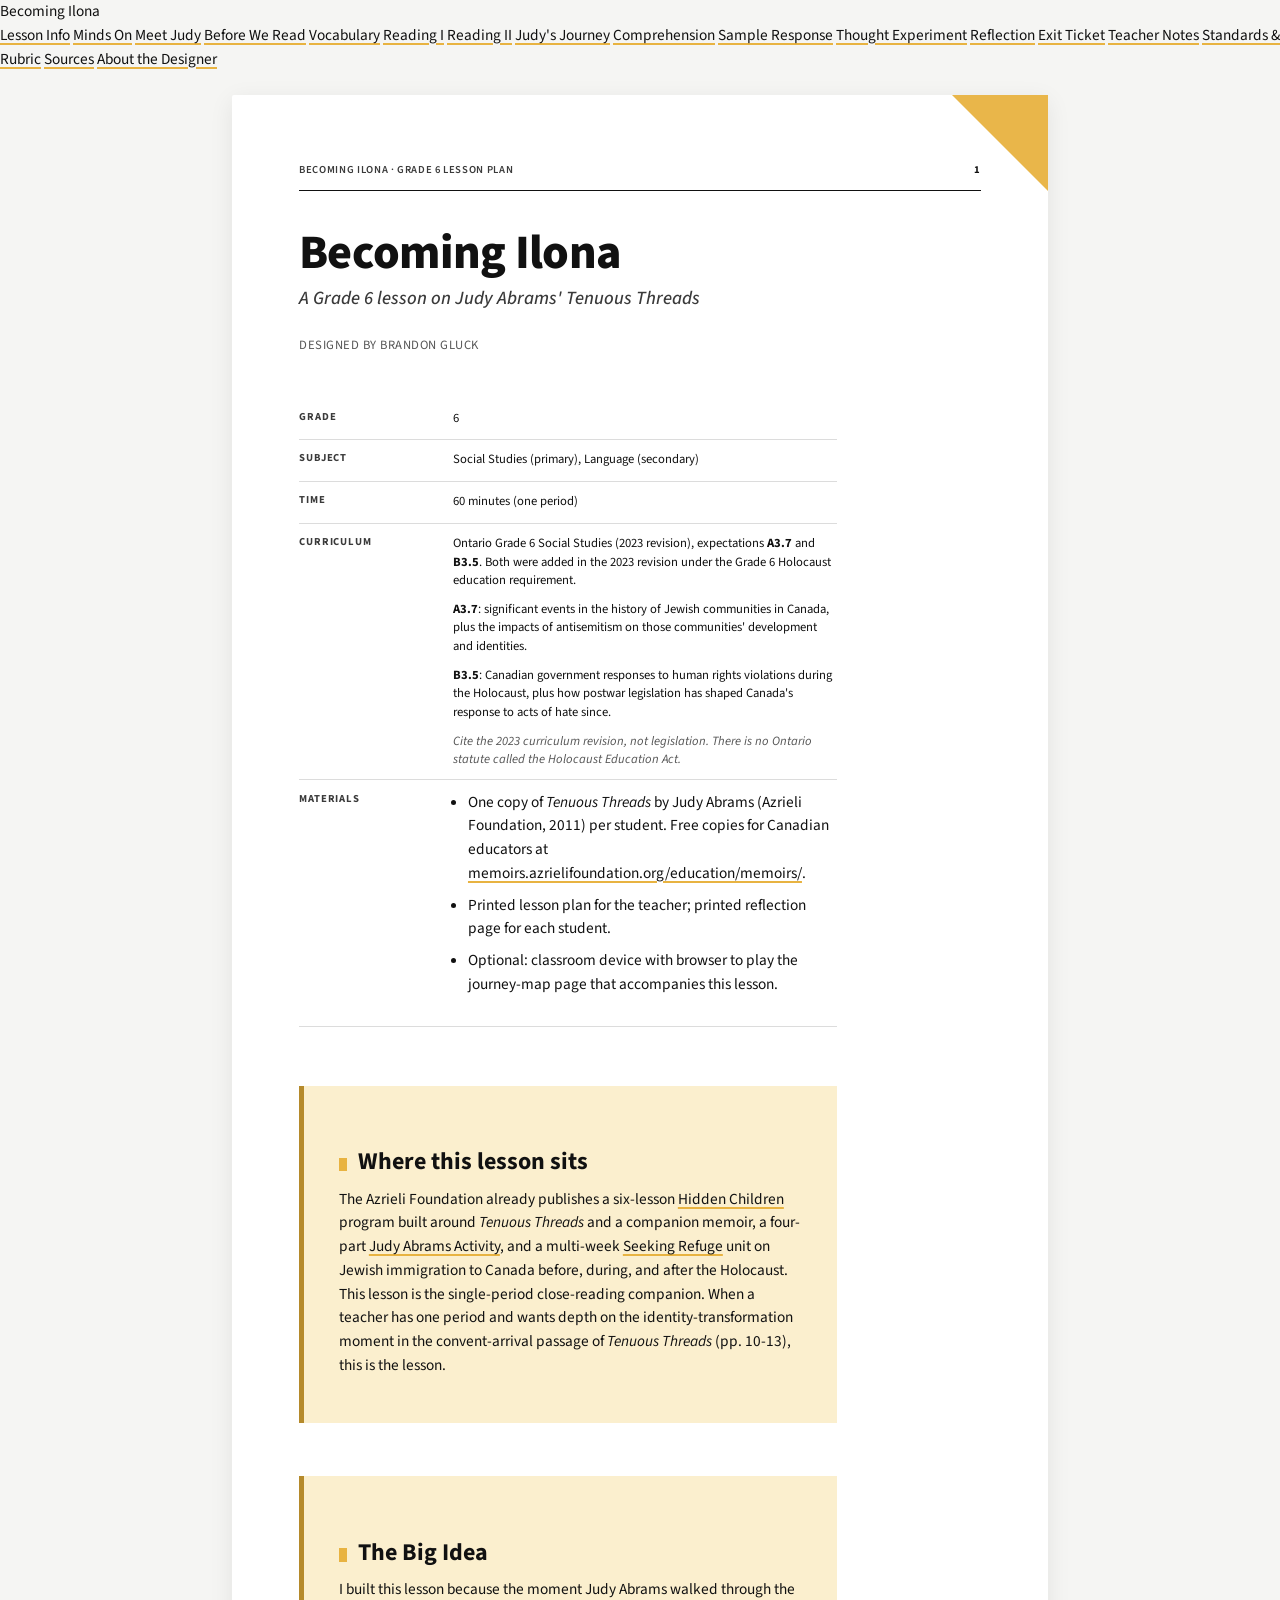
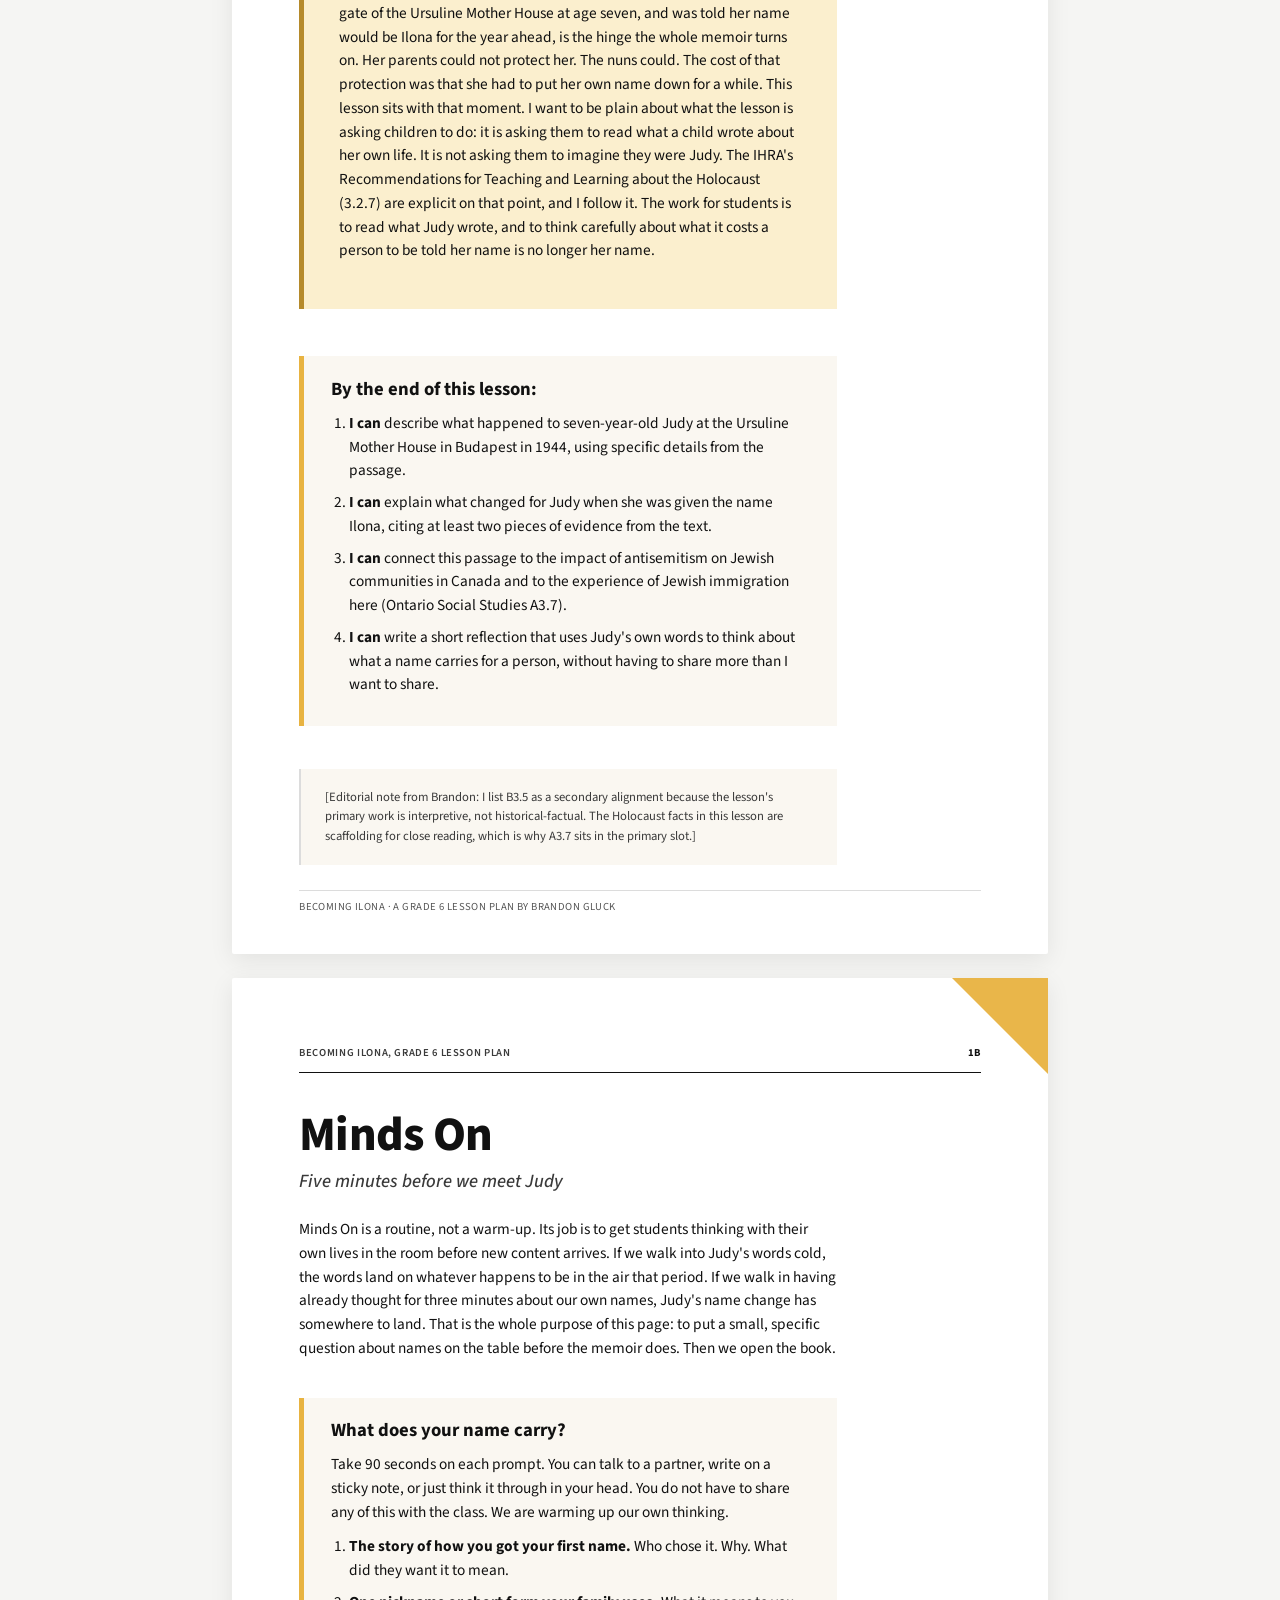
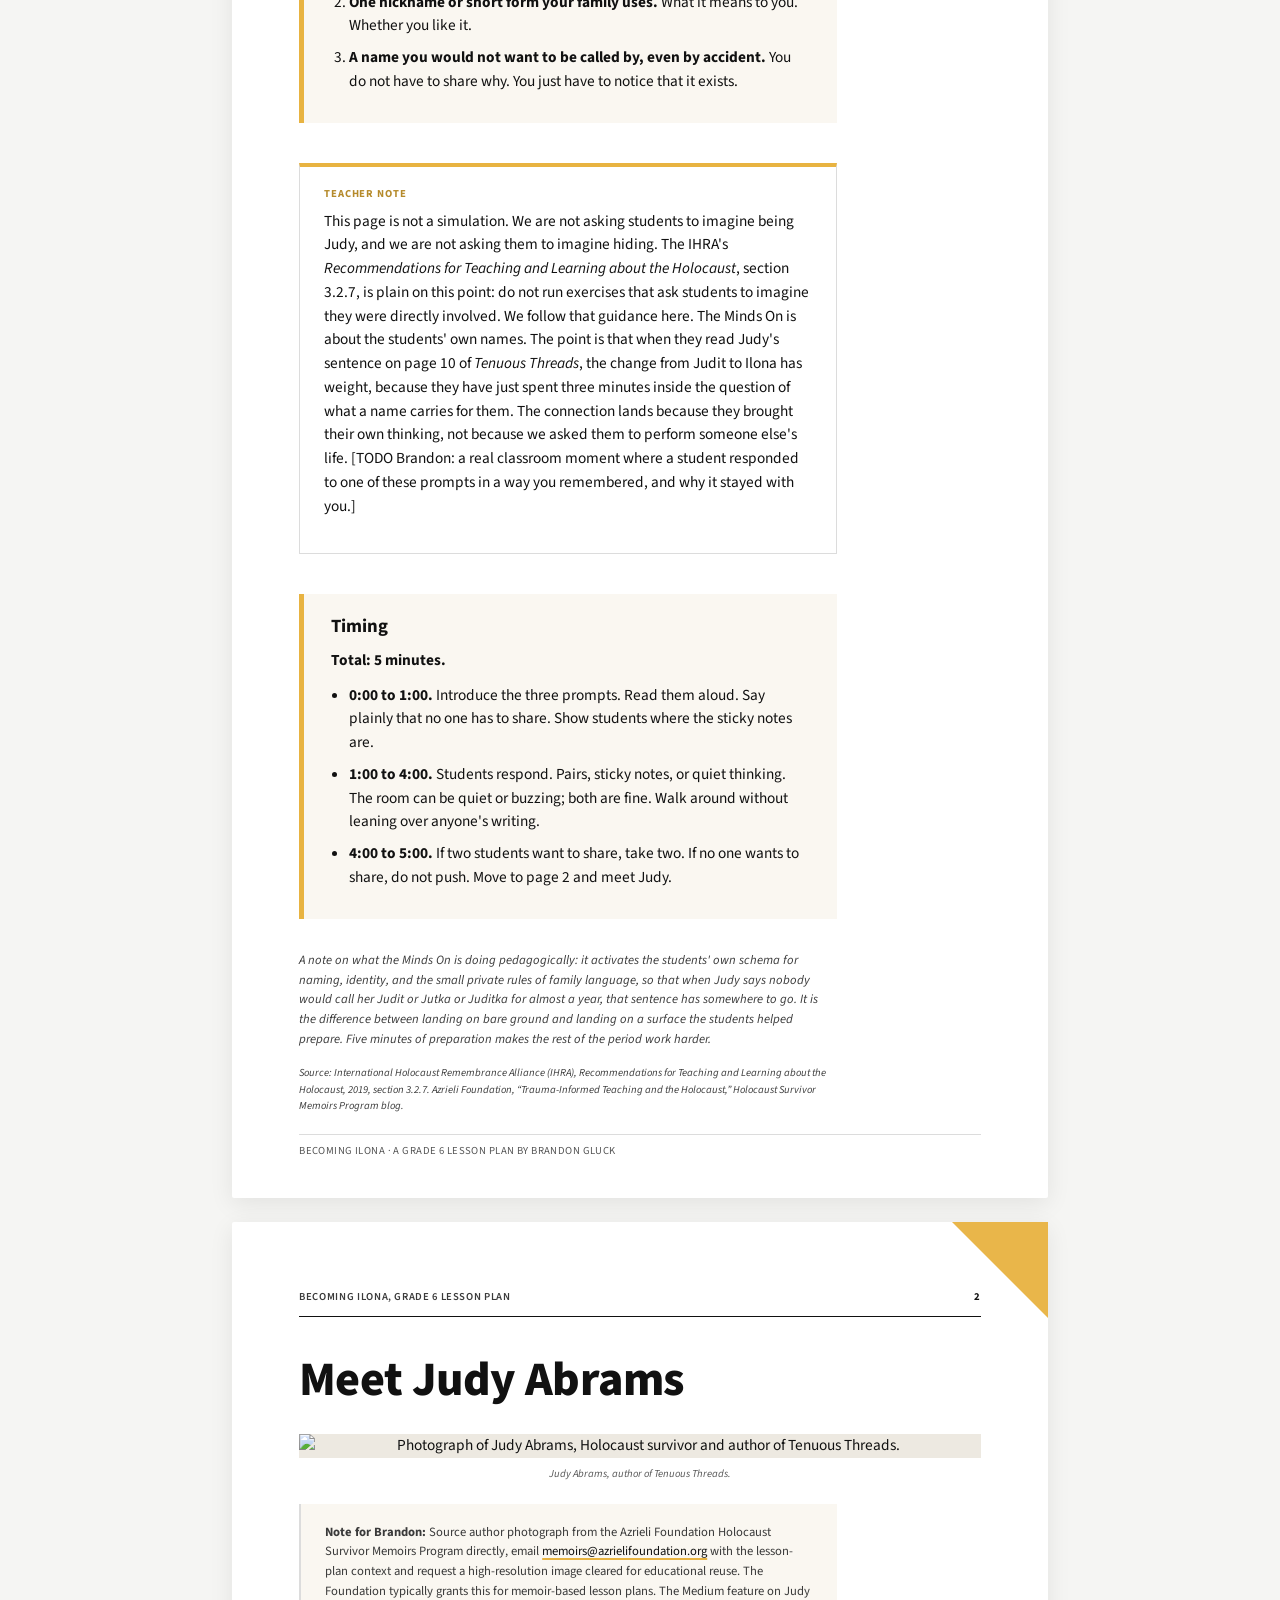
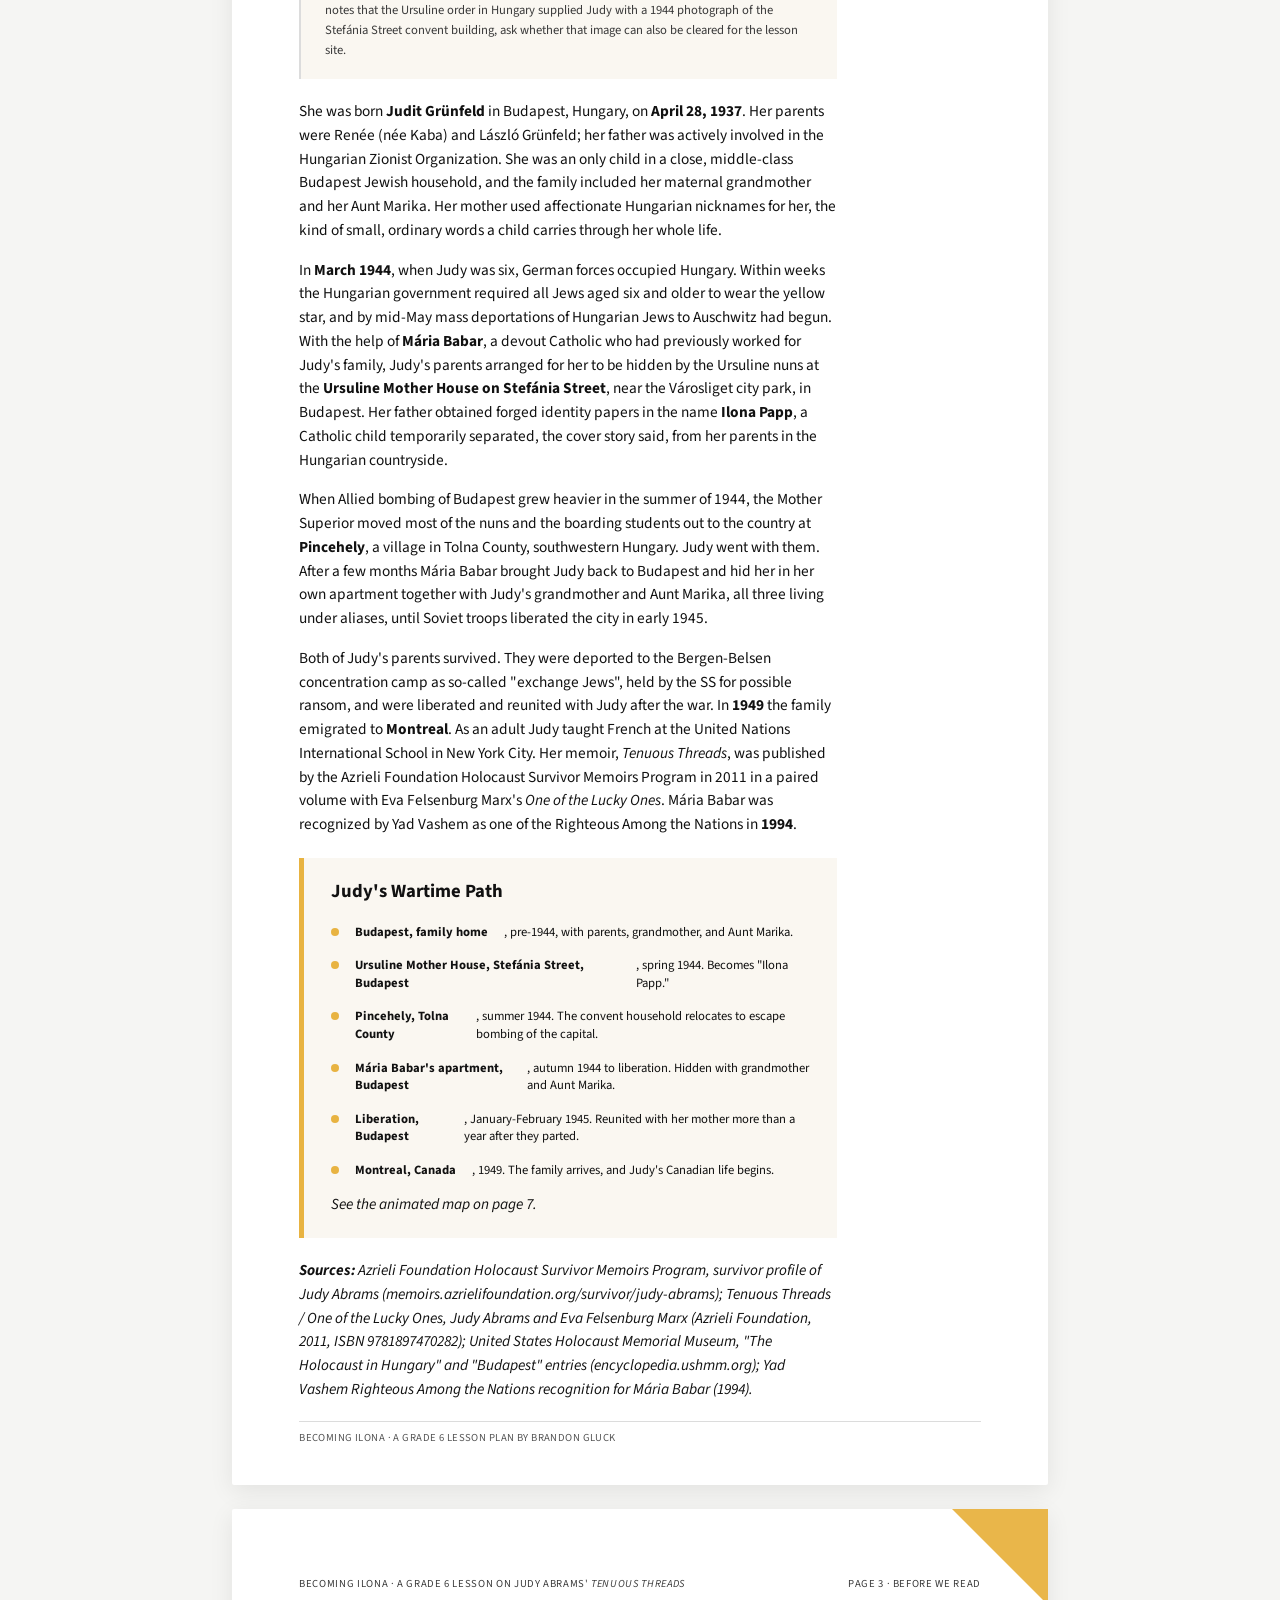
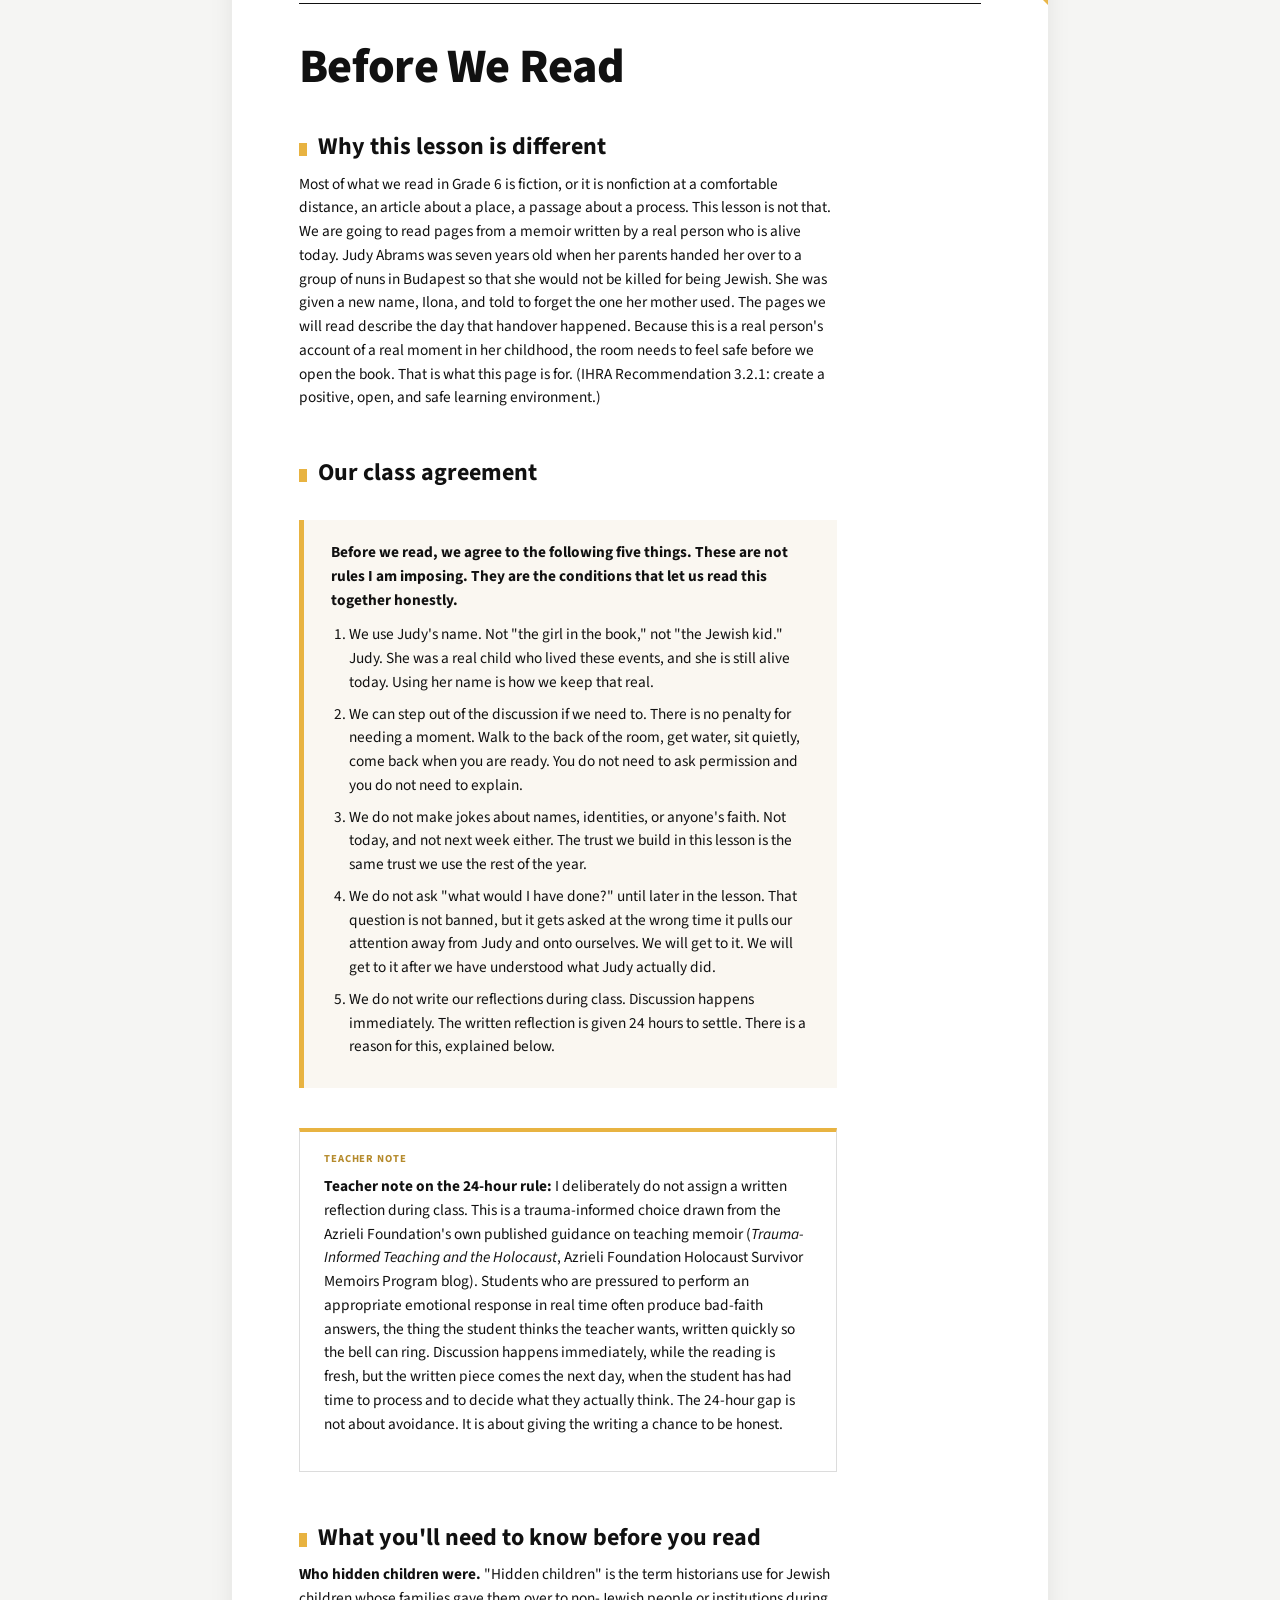
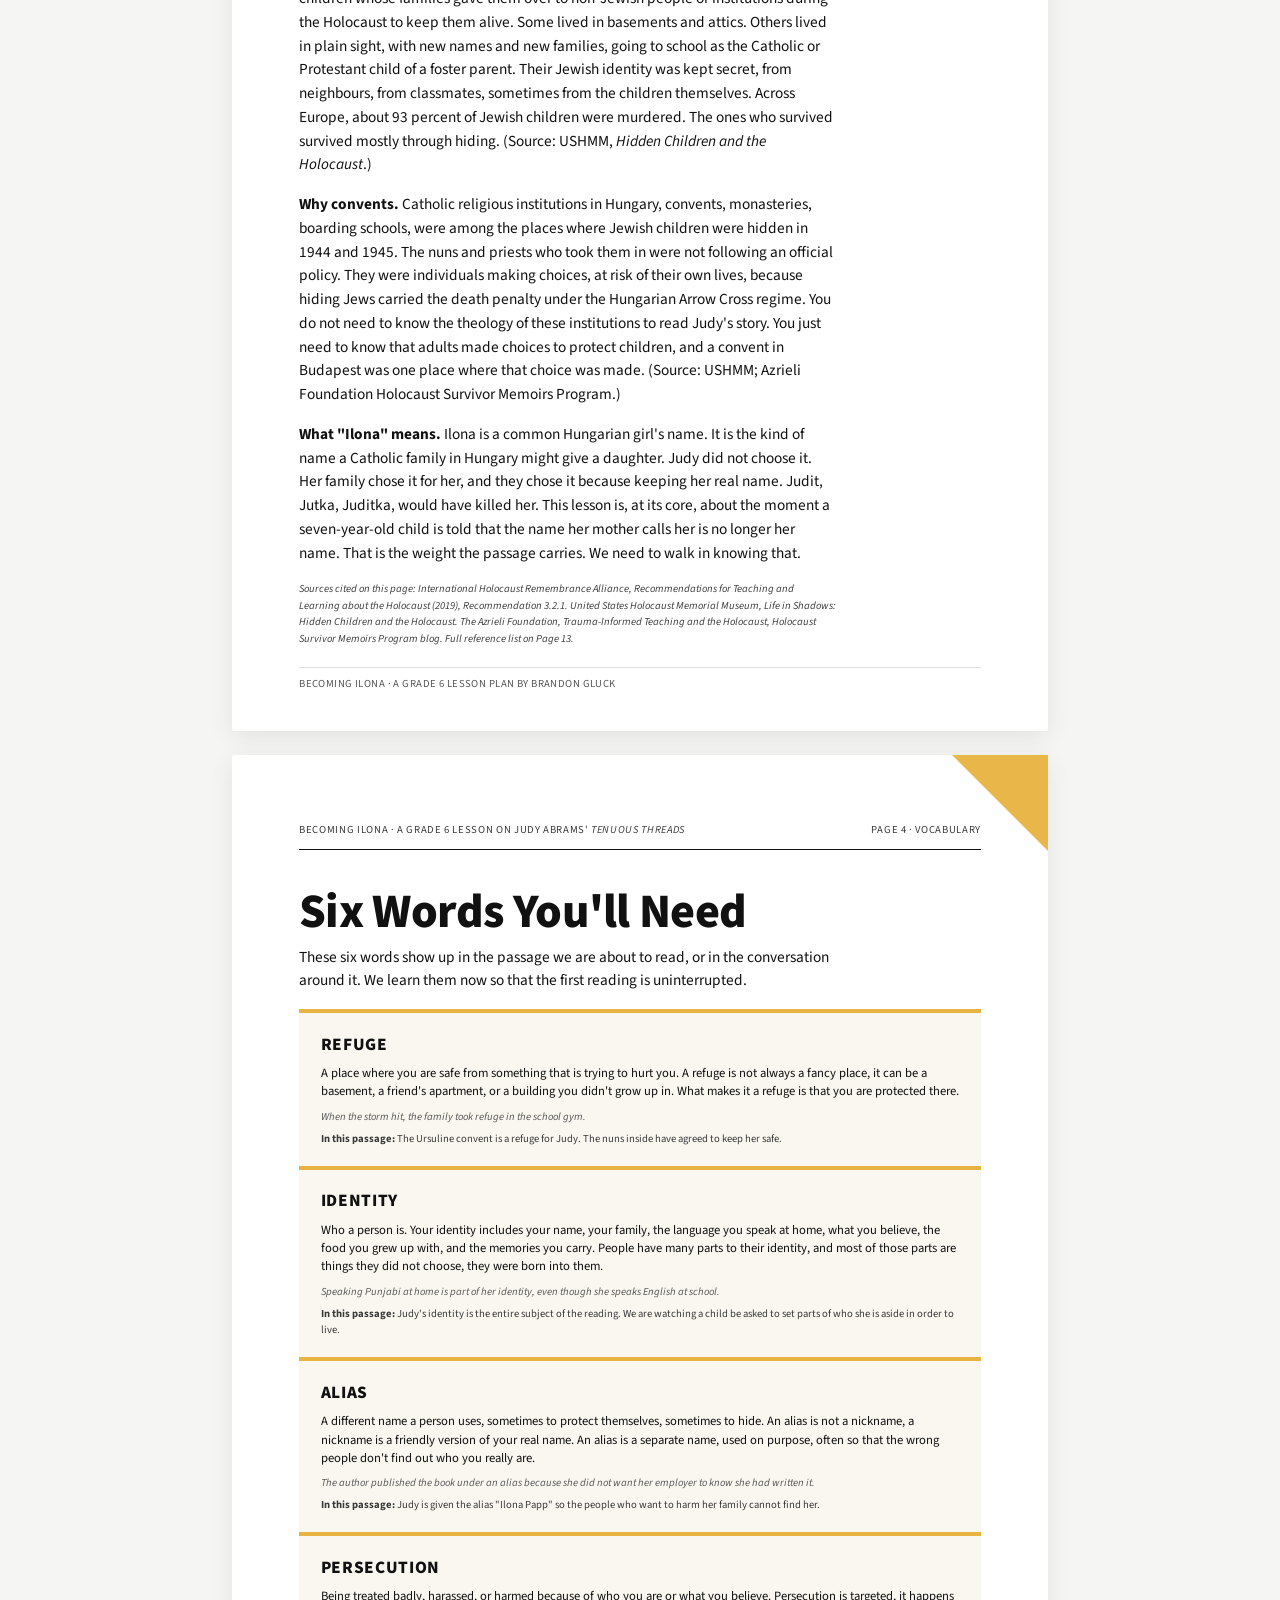
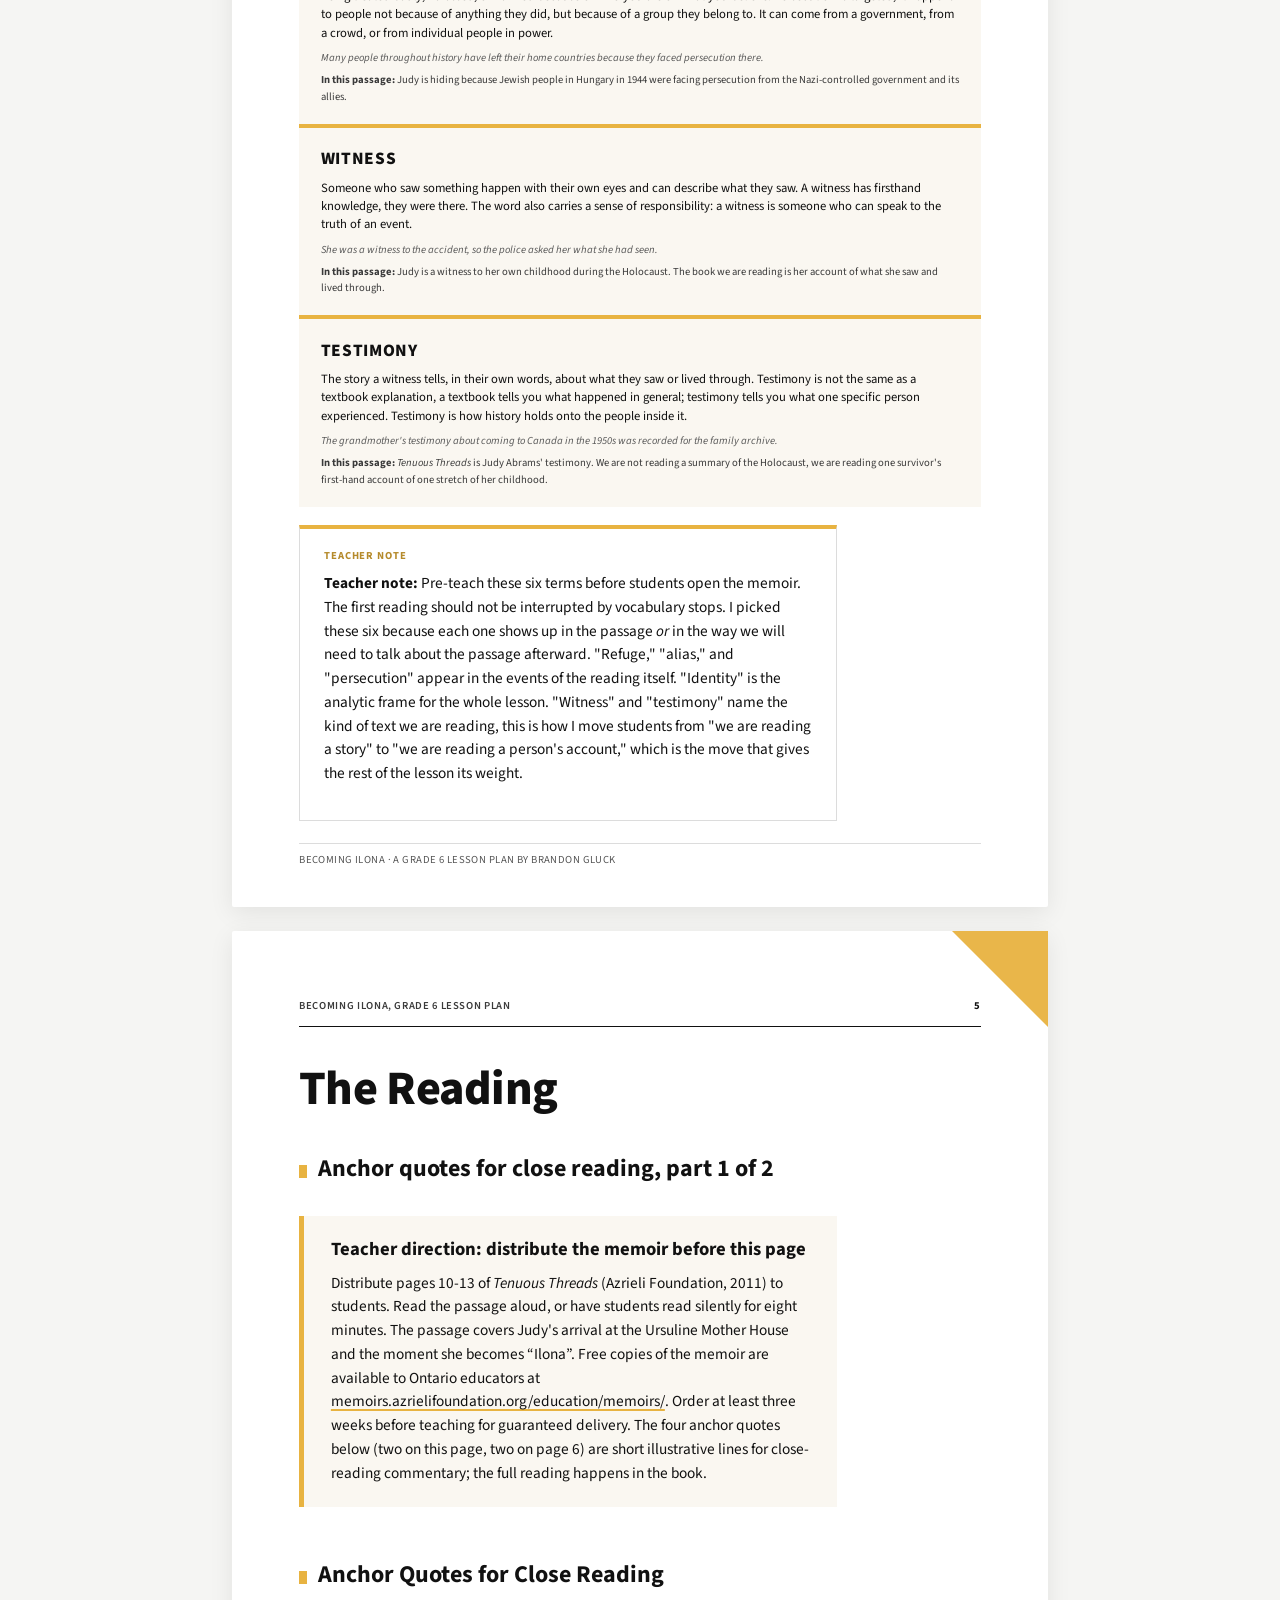
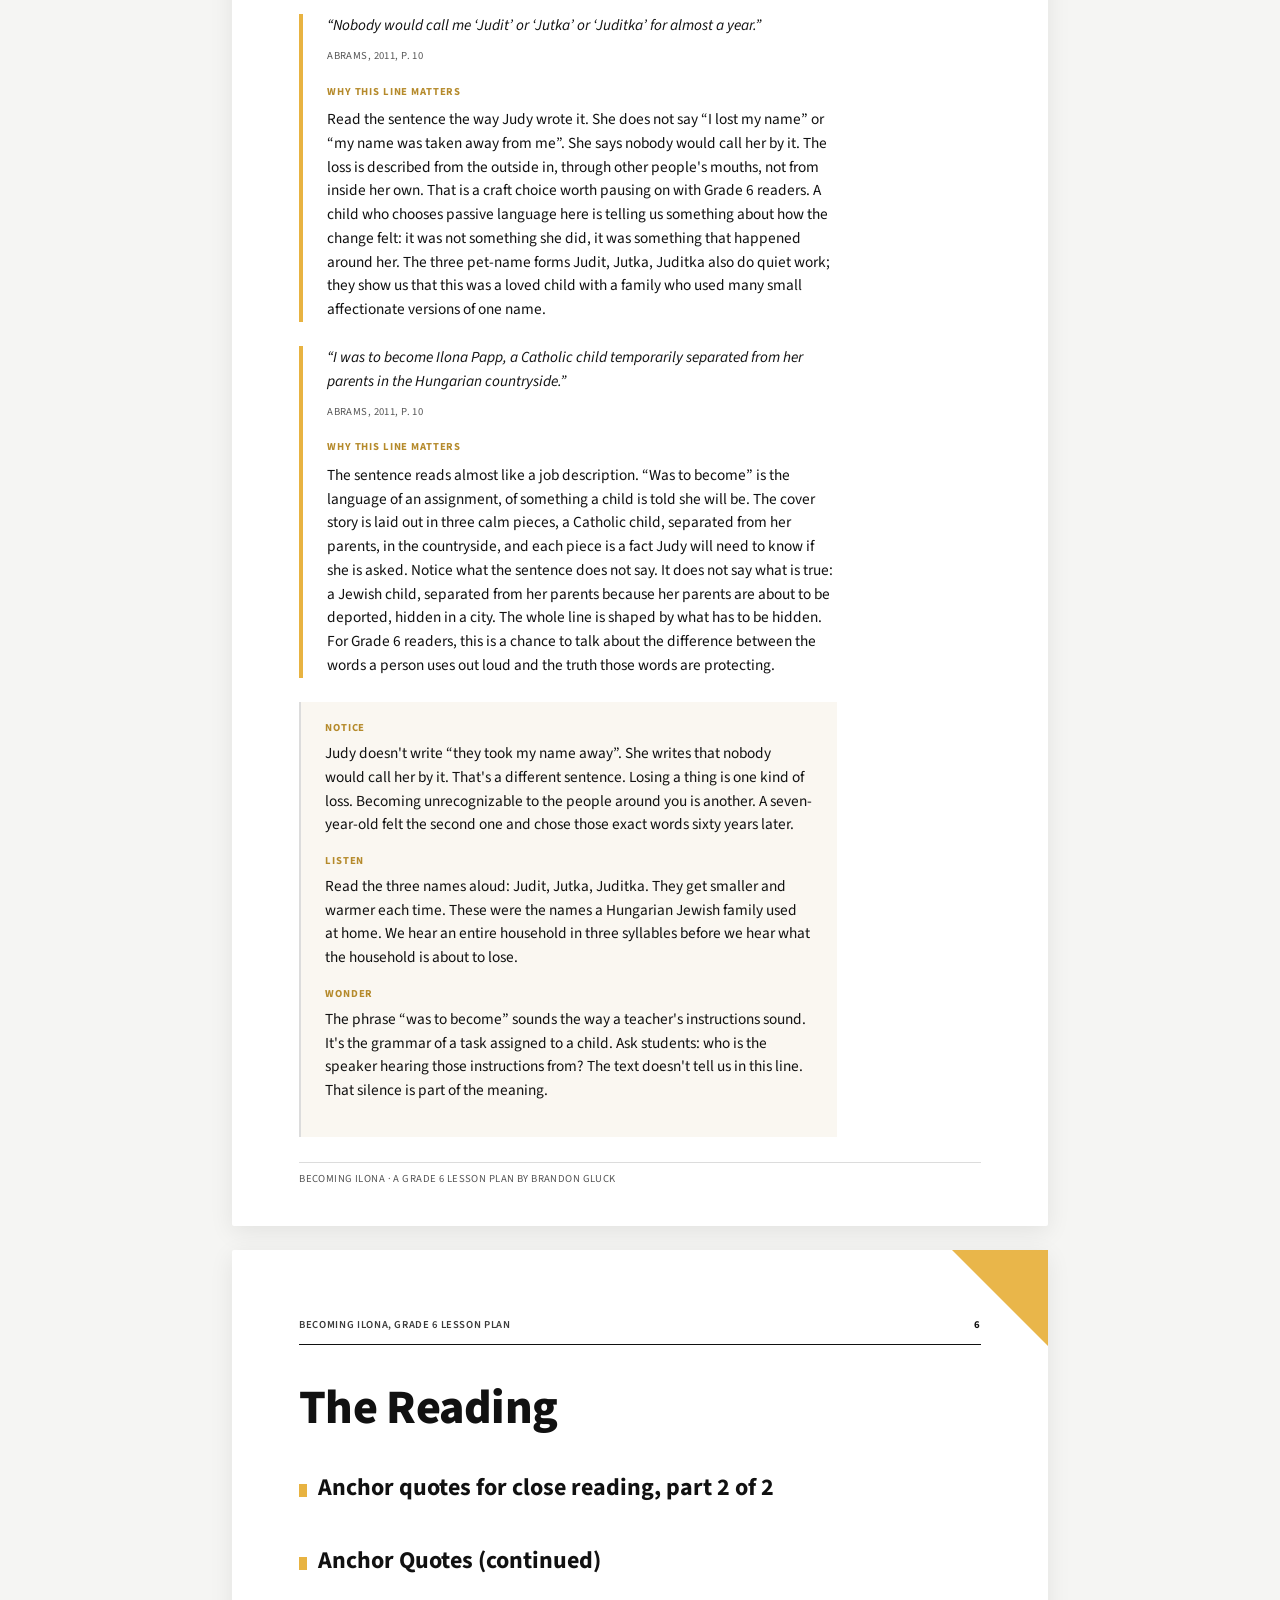
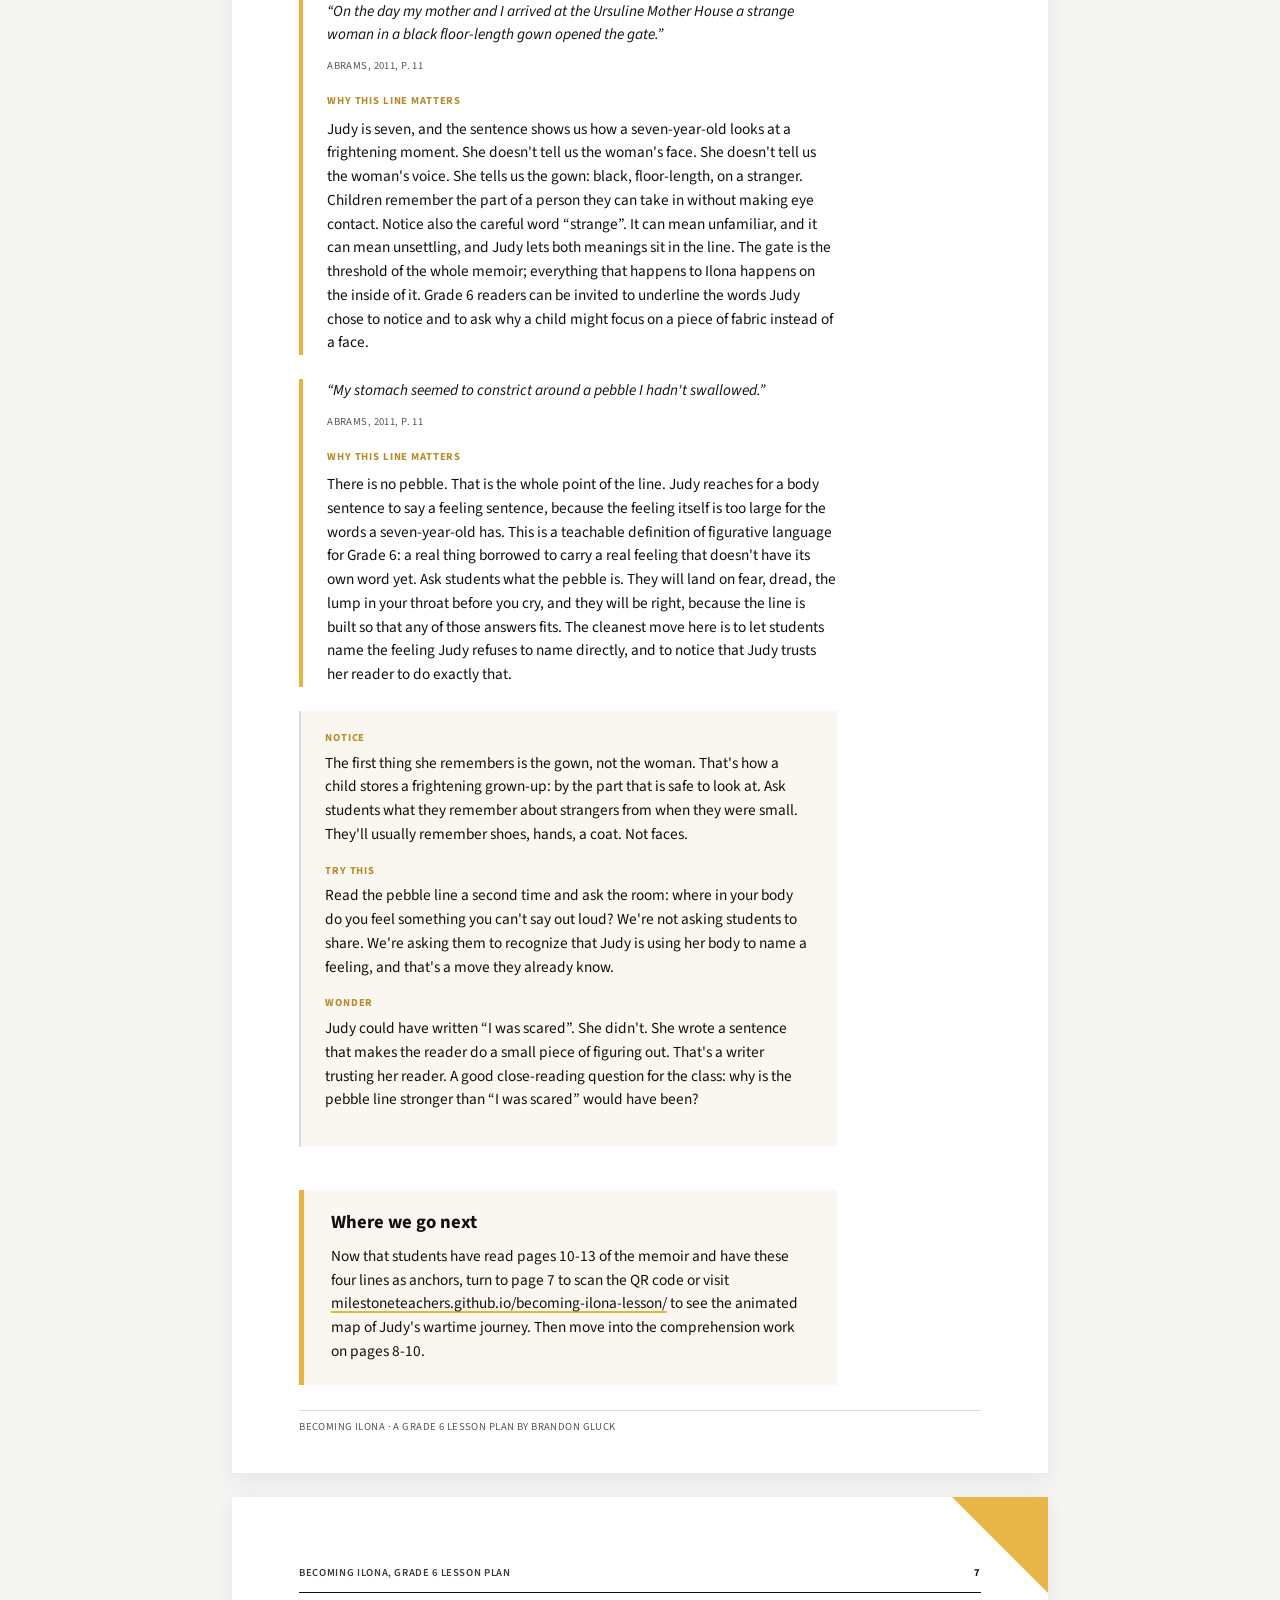
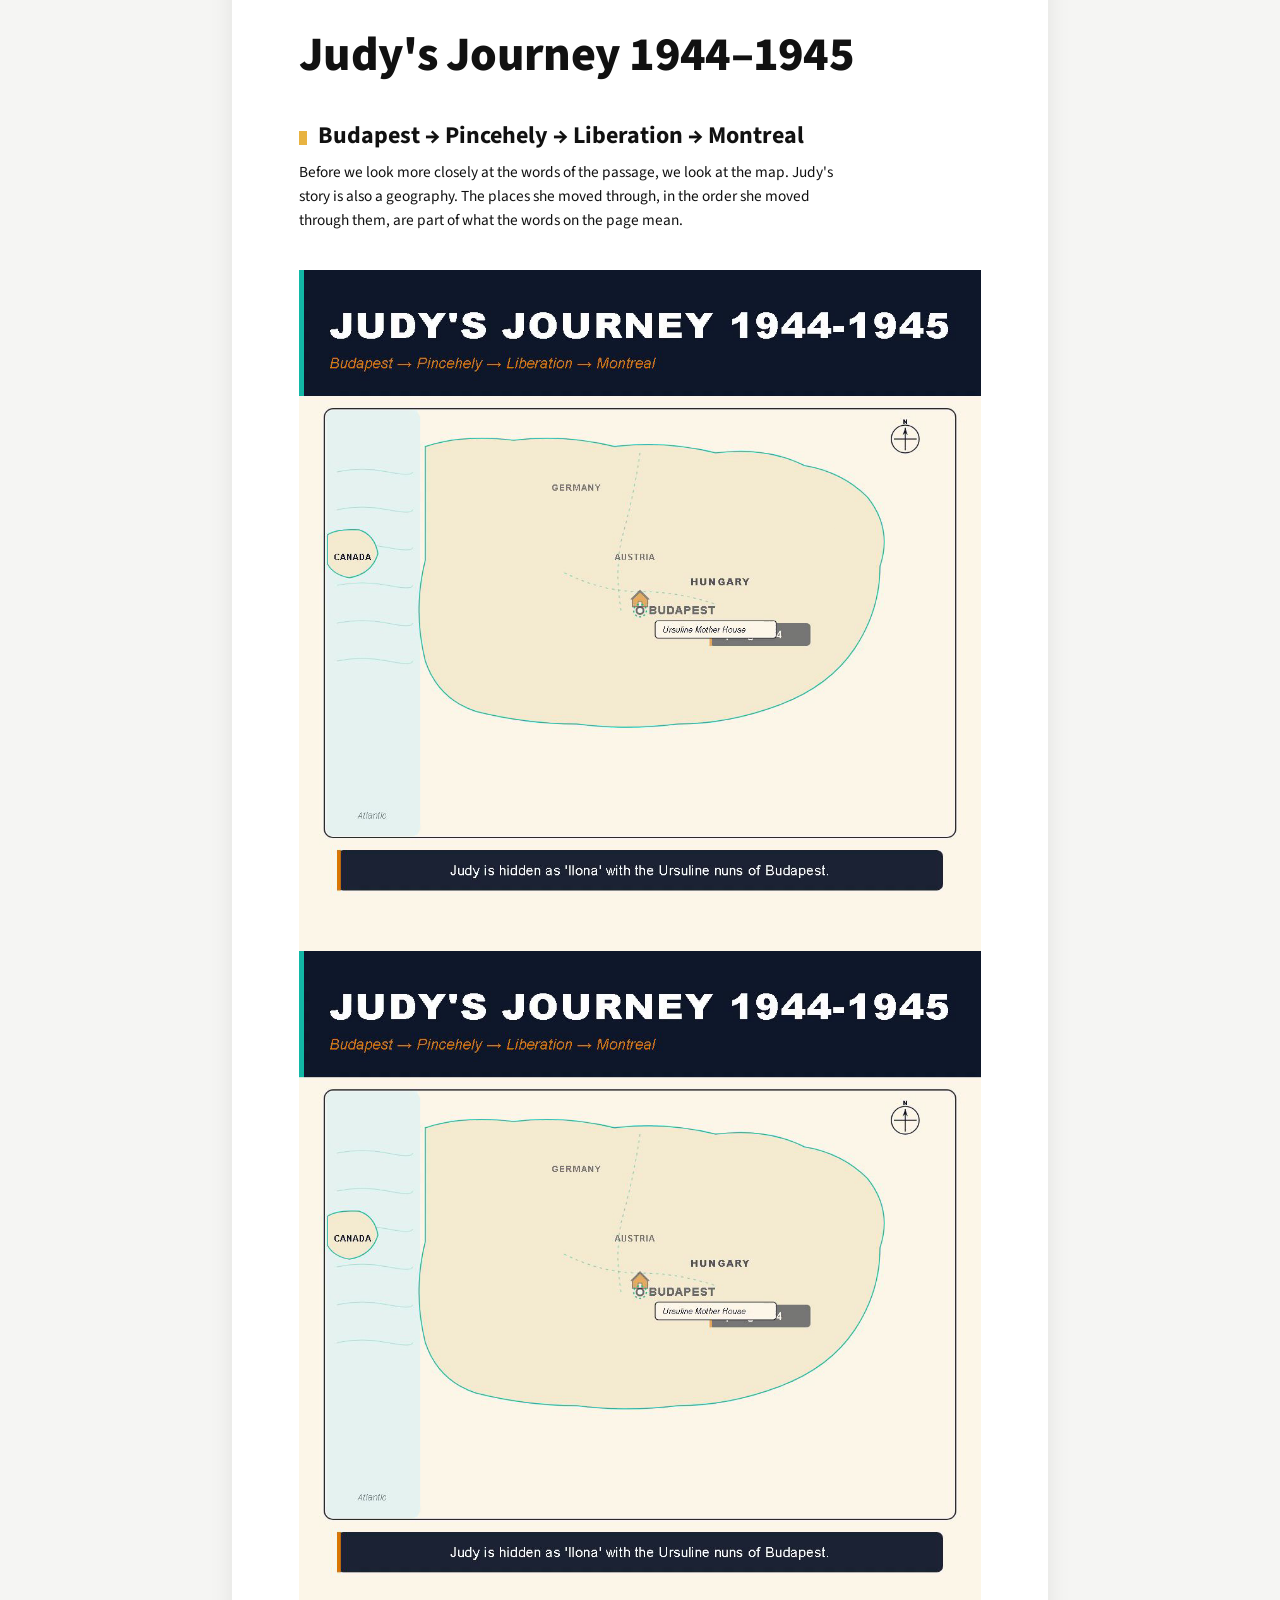
==== commit b4085192: "Phase 2 systematic pass: +Minds On +Sample Response +Exit Ticket +Family Letter +contrast bump +new " ====
--- a/index.html
+++ b/index.html
@@ -23,6 +23,7 @@
     <span class="lesson-nav__brand">Becoming Ilona</span>
     <div class="lesson-nav__links">
       <a href="#page-01" class="lesson-nav__link">Lesson Info</a>
+      <a href="#page-01b" class="lesson-nav__link">Minds On</a>
       <a href="#page-02" class="lesson-nav__link">Meet Judy</a>
       <a href="#page-03" class="lesson-nav__link">Before We Read</a>
       <a href="#page-04" class="lesson-nav__link">Vocabulary</a>
@@ -30,8 +31,10 @@
       <a href="#page-06" class="lesson-nav__link">Reading II</a>
       <a href="#page-07" class="lesson-nav__link">Judy's Journey</a>
       <a href="#page-08" class="lesson-nav__link">Comprehension</a>
+      <a href="#page-08b" class="lesson-nav__link">Sample Response</a>
       <a href="#page-09" class="lesson-nav__link">Thought Experiment</a>
       <a href="#page-10" class="lesson-nav__link">Reflection</a>
+      <a href="#page-10b" class="lesson-nav__link">Exit Ticket</a>
       <a href="#page-11" class="lesson-nav__link">Teacher Notes</a>
       <a href="#page-12" class="lesson-nav__link">Standards & Rubric</a>
       <a href="#page-13" class="lesson-nav__link">Sources</a>
@@ -110,6 +113,48 @@
 
 </article>
 
+<article id="page-01b" class="lesson-page" data-page="01b" data-section="minds-on">
+
+  <header class="header-band">
+    <span class="header-band__title">BECOMING ILONA, GRADE 6 LESSON PLAN</span>
+    <span class="header-band__page">1b</span>
+  </header>
+
+  <h1 class="h1">Minds On</h1>
+  <p class="h2 subtitle">Five minutes before we meet Judy</p>
+
+  <p class="body">Minds On is a routine, not a warm-up. Its job is to get students thinking with their own lives in the room before new content arrives. If we walk into Judy's words cold, the words land on whatever happens to be in the air that period. If we walk in having already thought for three minutes about our own names, Judy's name change has somewhere to land. That is the whole purpose of this page: to put a small, specific question about names on the table before the memoir does. Then we open the book.</p>
+
+  <section class="callout">
+    <h2 class="h2">What does your name carry?</h2>
+    <p class="body">Take 90 seconds on each prompt. You can talk to a partner, write on a sticky note, or just think it through in your head. You do not have to share any of this with the class. We are warming up our own thinking.</p>
+    <ol class="body">
+      <li><strong>The story of how you got your first name.</strong> Who chose it. Why. What did they want it to mean.</li>
+      <li><strong>One nickname or short form your family uses.</strong> What it means to you. Whether you like it.</li>
+      <li><strong>A name you would not want to be called by, even by accident.</strong> You do not have to share why. You just have to notice that it exists.</li>
+    </ol>
+  </section>
+
+  <div class="teacher-note">
+    <p class="body">This page is not a simulation. We are not asking students to imagine being Judy, and we are not asking them to imagine hiding. The IHRA's <em>Recommendations for Teaching and Learning about the Holocaust</em>, section 3.2.7, is plain on this point: do not run exercises that ask students to imagine they were directly involved. We follow that guidance here. The Minds On is about the students' own names. The point is that when they read Judy's sentence on page 10 of <em>Tenuous Threads</em>, the change from Judit to Ilona has weight, because they have just spent three minutes inside the question of what a name carries for them. The connection lands because they brought their own thinking, not because we asked them to perform someone else's life. [TODO Brandon: a real classroom moment where a student responded to one of these prompts in a way you remembered, and why it stayed with you.]</p>
+  </div>
+
+  <section class="callout-teal">
+    <h2 class="h2">Timing</h2>
+    <p class="body"><strong>Total: 5 minutes.</strong></p>
+    <ul class="body">
+      <li><strong>0:00 to 1:00.</strong> Introduce the three prompts. Read them aloud. Say plainly that no one has to share. Show students where the sticky notes are.</li>
+      <li><strong>1:00 to 4:00.</strong> Students respond. Pairs, sticky notes, or quiet thinking. The room can be quiet or buzzing; both are fine. Walk around without leaning over anyone's writing.</li>
+      <li><strong>4:00 to 5:00.</strong> If two students want to share, take two. If no one wants to share, do not push. Move to page 2 and meet Judy.</li>
+    </ul>
+  </section>
+
+  <p class="lesson-note">A note on what the Minds On is doing pedagogically: it activates the students' own schema for naming, identity, and the small private rules of family language, so that when Judy says nobody would call her Judit or Jutka or Juditka for almost a year, that sentence has somewhere to go. It is the difference between landing on bare ground and landing on a surface the students helped prepare. Five minutes of preparation makes the rest of the period work harder.</p>
+
+  <p class="source-citation">Source: International Holocaust Remembrance Alliance (IHRA), <em>Recommendations for Teaching and Learning about the Holocaust</em>, 2019, section 3.2.7. Azrieli Foundation, <q>Trauma-Informed Teaching and the Holocaust,</q> Holocaust Survivor Memoirs Program blog.</p>
+
+</article>
+
 <article id="page-02" class="lesson-page" data-page="02" data-section="meet-judy">
 
   <header class="header-band">
@@ -509,6 +554,42 @@
 
   </article>
 
+<article id="page-08b" class="lesson-page" data-page="08b" data-section="worked-example">
+
+  <header class="header-band">
+    <span class="header-band__title">BECOMING ILONA, GRADE 6 LESSON PLAN</span>
+    <span class="header-band__page">8b</span>
+  </header>
+
+  <h1 class="h1">Sample Response</h1>
+  <p class="h2 subtitle">What a strong answer looks like, and why</p>
+
+  <p class="body">Students who have not been shown what good close reading sounds like cannot reliably produce it. The teacher cues on page 8 give us look-fors, but a Grade 6 student needs more than look-fors. They need to hear an actual response in a voice close to their own, and they need to know what makes it work. This page sits between the Comprehension questions and the Thought Experiment for that reason. It is a small piece of UDL scaffolding: multiple means of action, including a worked example before students attempt their own. Use it once per lesson. Pick the question that is doing the most pedagogical work.</p>
+
+  <section class="callout">
+    <h2 class="h2">The prompt we are modelling</h2>
+    <p class="body"><strong>Question 4 from page 8.</strong> Judy writes: <q>My stomach seemed to constrict around a pebble I hadn't swallowed.</q> (Abrams, 2011, p. 11) What does this image tell us that the words <q>I was nervous</q> wouldn't tell us?</p>
+  </section>
+
+  <section class="callout-feature">
+    <h2 class="h2">Sample response (Level 3)</h2>
+    <p class="body">When Judy says her stomach feels like it is squeezing around a pebble she did not swallow, you can feel it in your own stomach a little bit. The feeling has a shape and a place. It is small and hard. The word <em>nervous</em> is just a label, but the pebble image makes you feel what nervous actually does to a person's body. It is also weird because the pebble is not real, she did not swallow anything, but her body is acting like she did. That tells you the fear is so big it is making things up that are not there. A pebble is small, like something a kid would notice, not a grown-up word like <em>anxiety</em> or <em>dread</em>. So the picture fits a seven-year-old.</p>
+  </section>
+
+  <section class="callout">
+    <h2 class="h2">Why this earns Level 3, and what would push it to Level 4</h2>
+    <p class="body">This response does the core work the question is asking for. It names that the image is physical (shape, place, weight) and that <q>nervous</q> is abstract. It uses the student's own words rather than copying Judy's. It picks up on the size of the pebble matching the age of the speaker, which is a sharp Grade 6 noticing. The response is not polished prose, and it is not supposed to be. A Grade 6 student writing on the spot should sound like a Grade 6 student.</p>
+    <p class="body">A Level 4 response would push further on one specific word: <em>hadn't</em>. The pebble is not real. The student would notice that the figurative language is doing something stranger than just describing fear, it is describing a fear that produces a physical sensation with no physical cause. That insight, in a Grade 6 voice, is the move from solid analysis to genuine close reading. A Level 2 response usually stops at <q>it makes you picture it,</q> without saying what the picture lets us understand that the abstract word would skip past. The work between Level 2 and Level 3 is making the specific comparison; the work between Level 3 and Level 4 is noticing one more word. [TODO Brandon: a real Level 4 response a student of yours wrote that you would put in this lesson if your family was comfortable, and what you said to that student about it.]</p>
+  </section>
+
+  <div class="teacher-note">
+    <p class="body">How to use this page. Two options, pick one, do not do both. Option one: project the page on the SmartBoard before students respond on their own, read the sample aloud together, then have students respond to a different question on page 8 using what they just heard. Option two: hold this page back, let students attempt question 4 on their own first, then project the sample to compare against their own thinking. Both options work. Option one supports students who need the model up front. Option two supports students who learn from contrast. Doing both, in the same lesson, washes the value out of either one. Pick the one your class needs and commit to it.</p>
+  </div>
+
+  <p class="source-citation">Source: Judy Abrams, <em>Tenuous Threads</em> (Azrieli Foundation, 2011), p. 11. Sample response composed by the lesson author for instructional modelling, in plausible Grade 6 voice. Used as a UDL scaffold (multiple means of action) consistent with IHRA Recommendation 3.4.3 on cognitive and emotional preparation.</p>
+
+</article>
+
 <article id="page-09" class="lesson-page" data-page="09" data-section="thought-experiment">
 
     <header class="header-band">
@@ -591,6 +672,35 @@
     <p class="source-citation">Source: Azrieli Foundation, <q>Trauma-Informed Teaching and the Holocaust,</q> Holocaust Survivor Memoirs Program blog. memoirs.azrielifoundation.org/blog/trauma-informed-teaching-and-the-holocaust/.</p>
 
   </article>
+
+<article id="page-10b" class="lesson-page" data-page="10b" data-section="exit-ticket">
+
+  <header class="header-band">
+    <span class="header-band__title">BECOMING ILONA, GRADE 6 LESSON PLAN</span>
+    <span class="header-band__page">10b</span>
+  </header>
+
+  <h1 class="h1">Exit Ticket</h1>
+  <p class="h2 subtitle">The last three minutes of the period</p>
+
+  <p class="body">The Reflection on page 10 is for tomorrow. Six to twelve sentences, written at home, with a full evening of distance from the reading. The Exit Ticket is not that. The Exit Ticket happens right now, in the last three minutes of class, on a scrap of paper, before the bell. It is one sentence. It is informal. It is not graded. The two pieces of writing serve different purposes and need different conditions, which is why the lesson keeps them apart.</p>
+
+  <section class="callout-feature">
+    <h2 class="h2">Today's Exit Ticket</h2>
+    <p class="body"><strong>Write one sentence about what you noticed in Judy's words today.</strong></p>
+    <p class="body">You can hand this in with or without your name. Drop it in the basket on your way out.</p>
+    <p class="body" style="margin-top: 14pt;"><strong>Format.</strong> Index card or a small piece of paper. Two minutes to write. One minute to walk to the door and drop it in the basket.</p>
+  </section>
+
+  <div class="teacher-note">
+    <p class="body">Read the responses tonight, on your own, not in front of the students. Do not read them aloud the next morning unless you have asked the writer first. Use what you read to plan tomorrow's discussion: which moments did the room notice, which moments did the room skip past, which student needs a private check-in before they sit down. Anonymous responses are valid. A student who hands in a card without a name is still telling you something. Treat that card with the same care as the named ones. [TODO Brandon: a specific Exit Ticket response from a real lesson that surprised you, and what you did with it the next day.]</p>
+  </div>
+
+  <p class="lesson-note">Why this stays short and informal: working memory is full at the end of a sixty-minute lesson on this material. Asking for a paragraph at minute fifty-eight produces a thin paragraph and a tired class. Asking for one sentence produces a sentence the student actually meant. The Exit Ticket is formative, not summative. Its job is to tell the teacher what the class is actually thinking before the room empties out. The deeper writing happens tomorrow, on page 10, when the feelings have settled and the student has had a night to think.</p>
+
+  <p class="source-citation">Source: Azrieli Foundation, <q>Trauma-Informed Teaching and the Holocaust,</q> Holocaust Survivor Memoirs Program blog. International Holocaust Remembrance Alliance (IHRA), <em>Recommendations for Teaching and Learning about the Holocaust</em>, 2019, section 3.4.3.</p>
+
+</article>
 
 <article id="page-11" class="lesson-page" data-page="11" data-section="teacher-notes">
 
--- a/style.css
+++ b/style.css
@@ -19,7 +19,7 @@
   --paper:        #FFFFFF;
   --ink:          #111111;
   --ink-soft:     #3A3A3A;
-  --ink-muted:    #6B6B6B;
+  --ink-muted:    #555555;
   --ink-rule:     #DCDCDC;
 
   --gold:         #E8B341;     /* Azrieli-style accent, slightly warm */
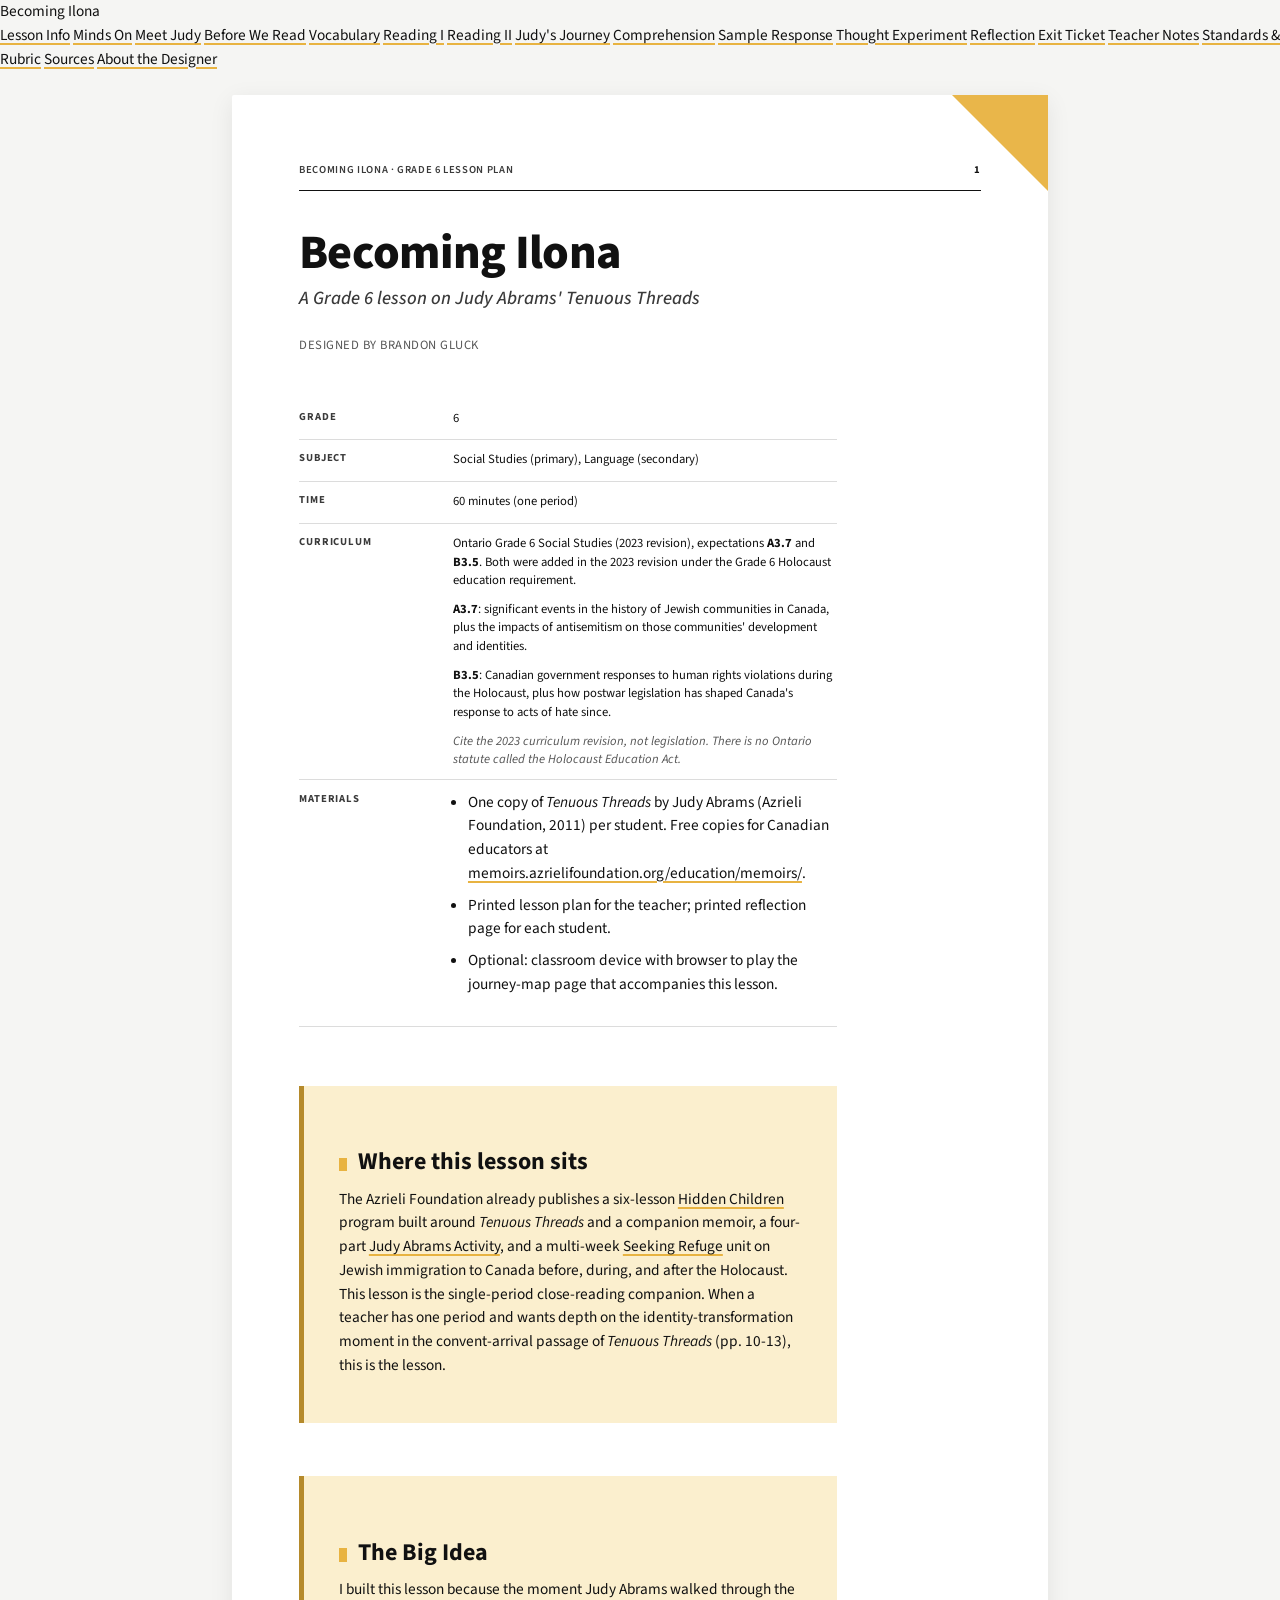
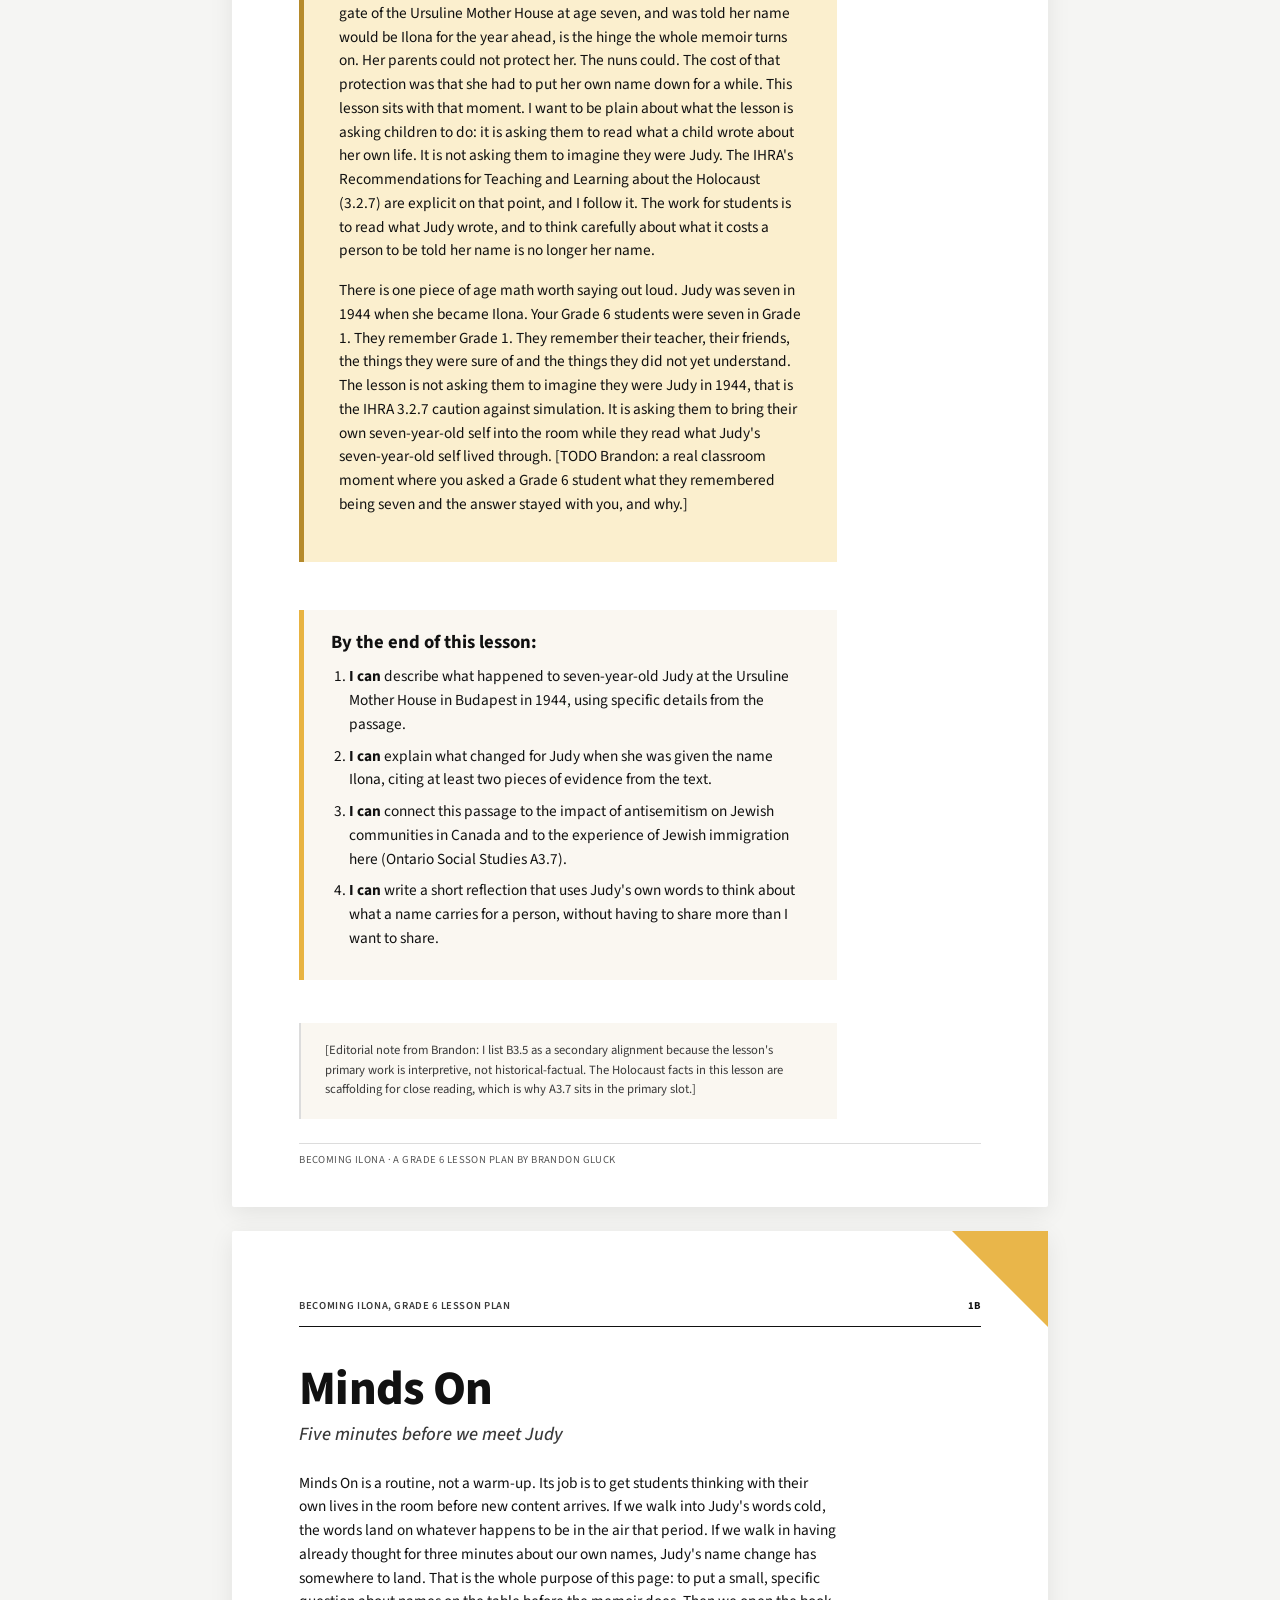
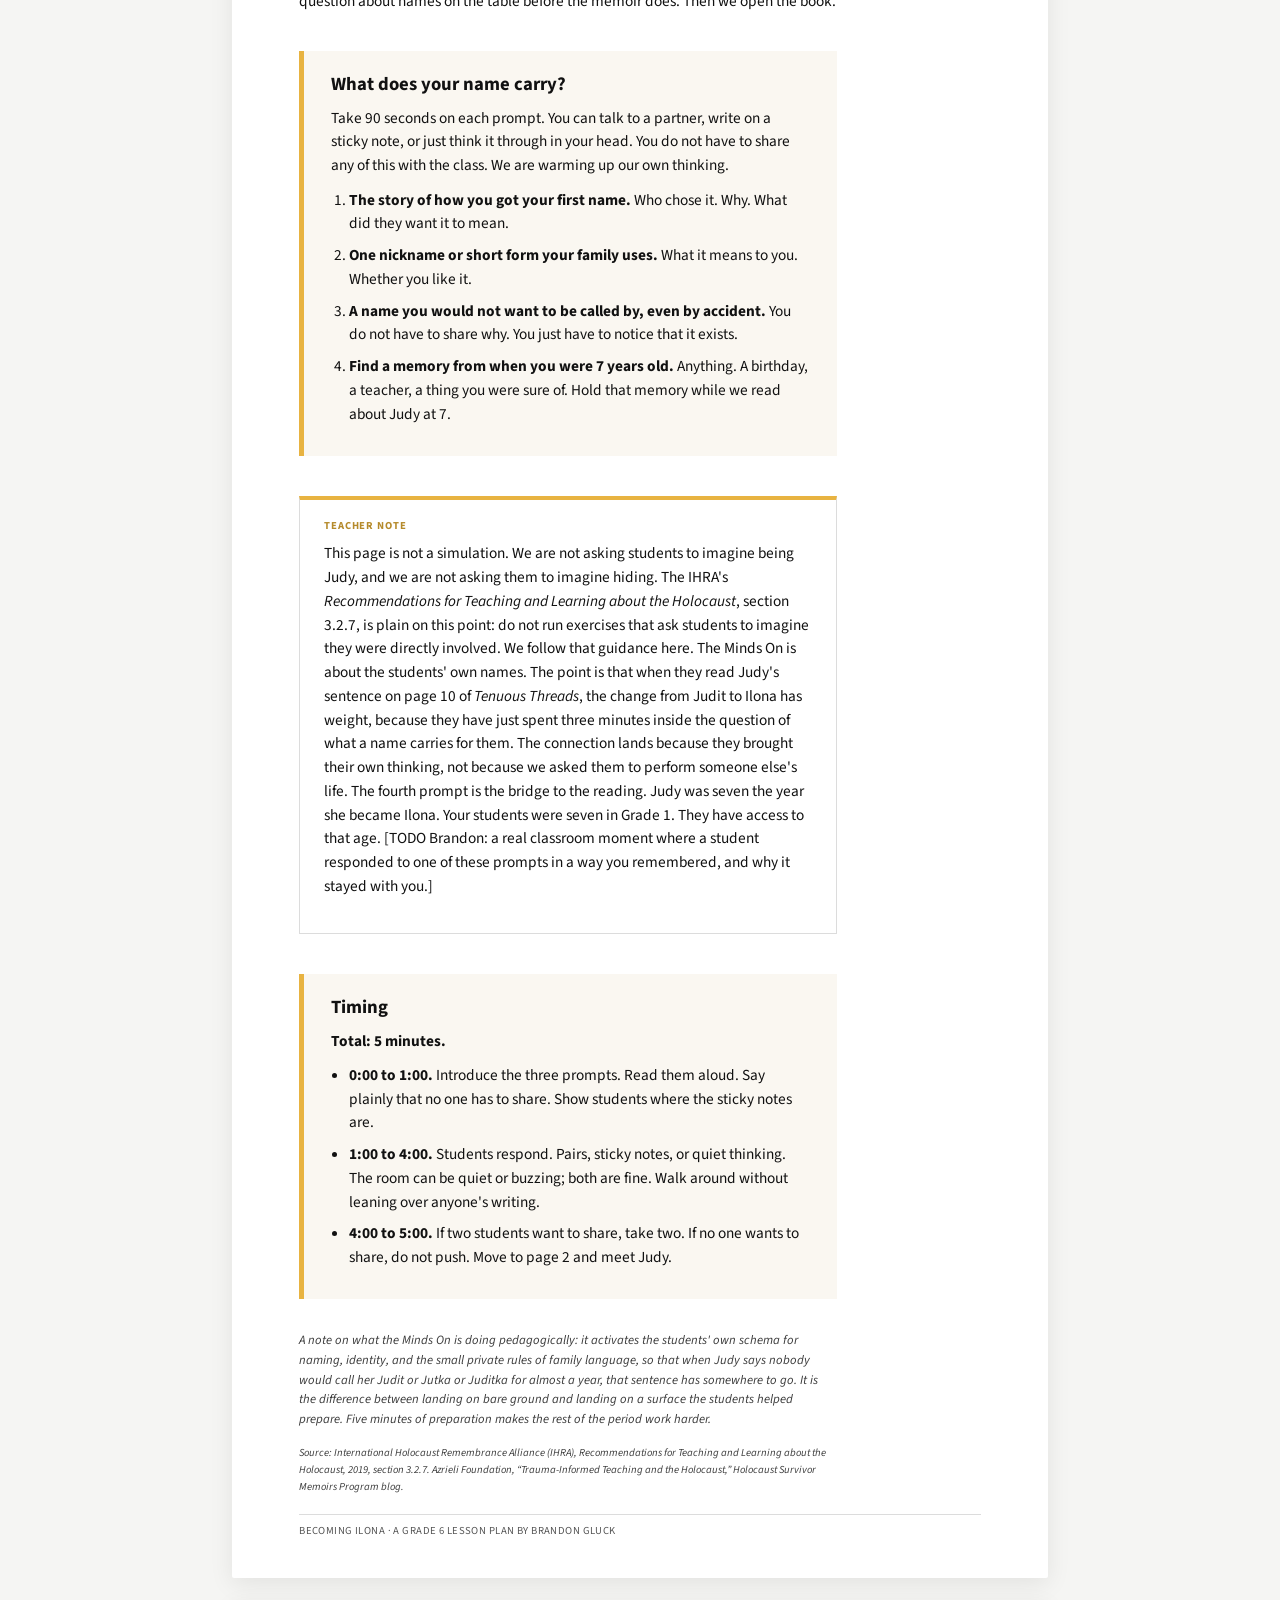
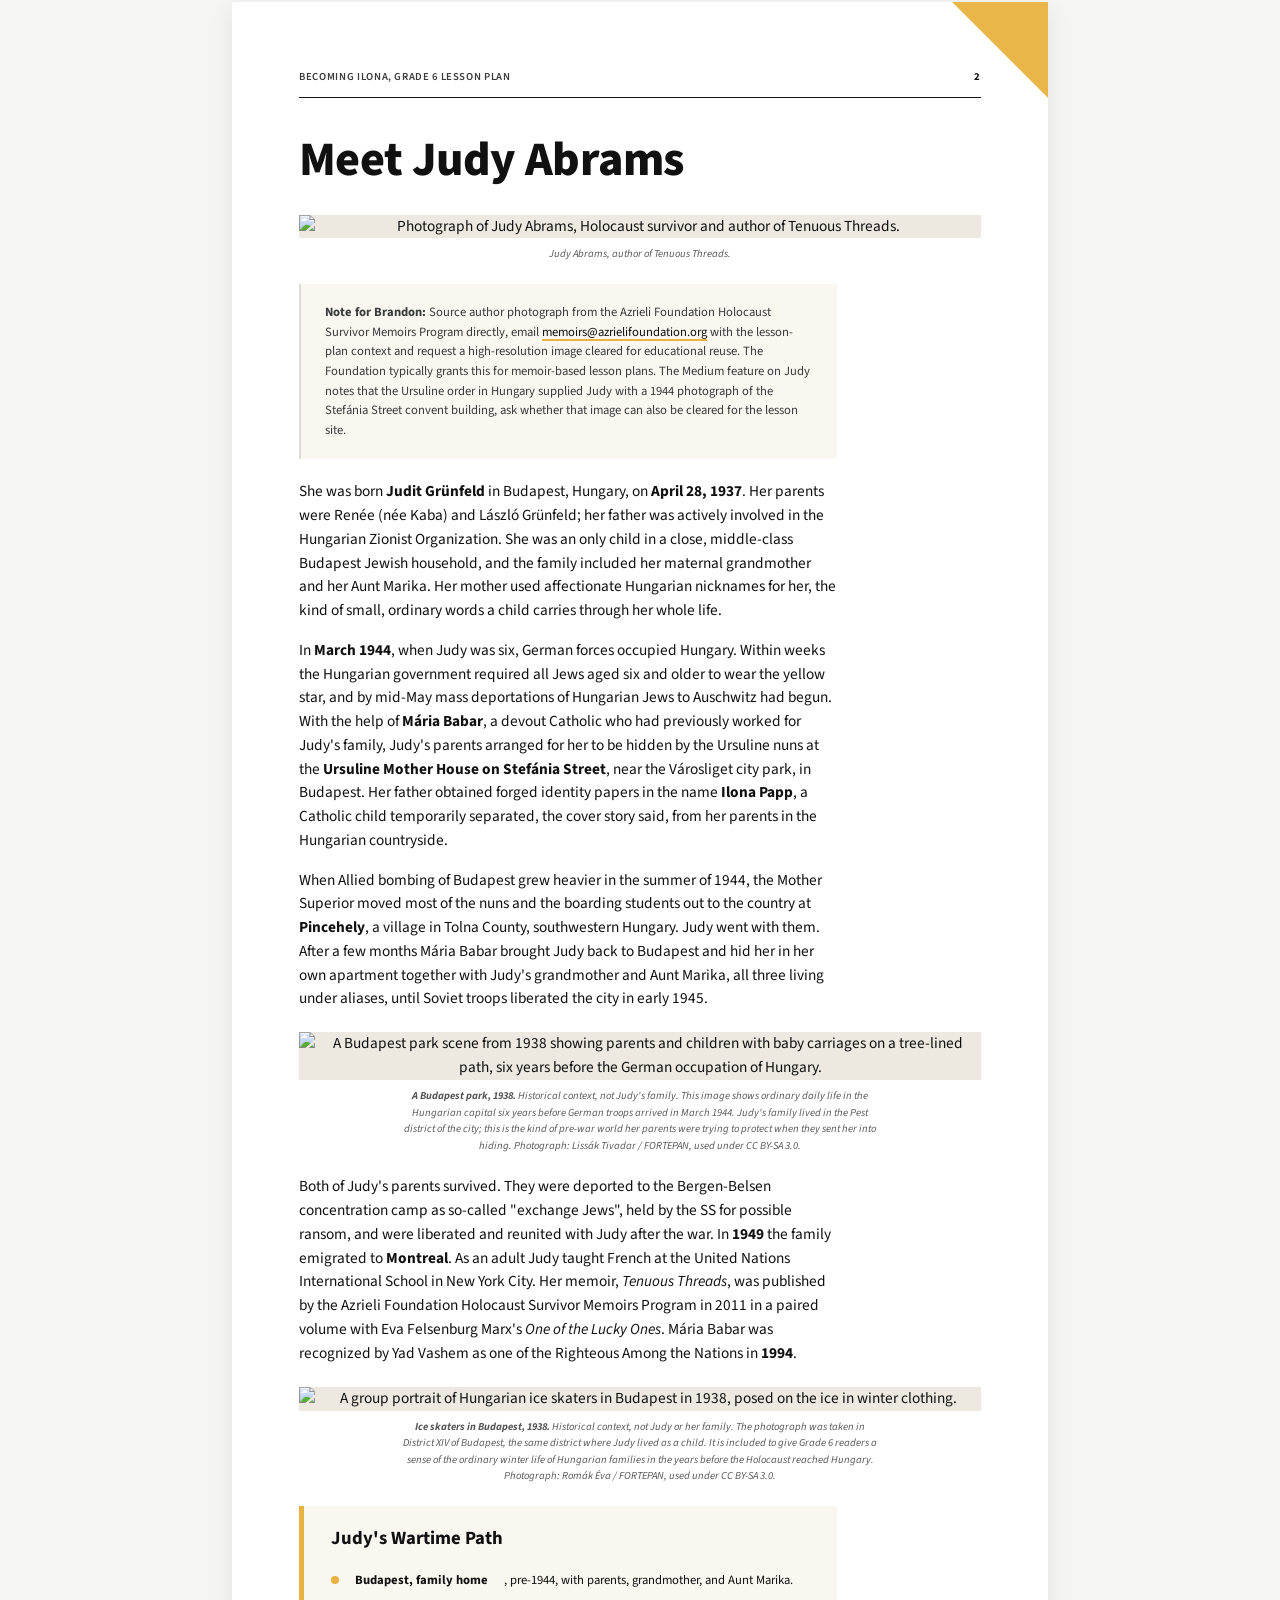
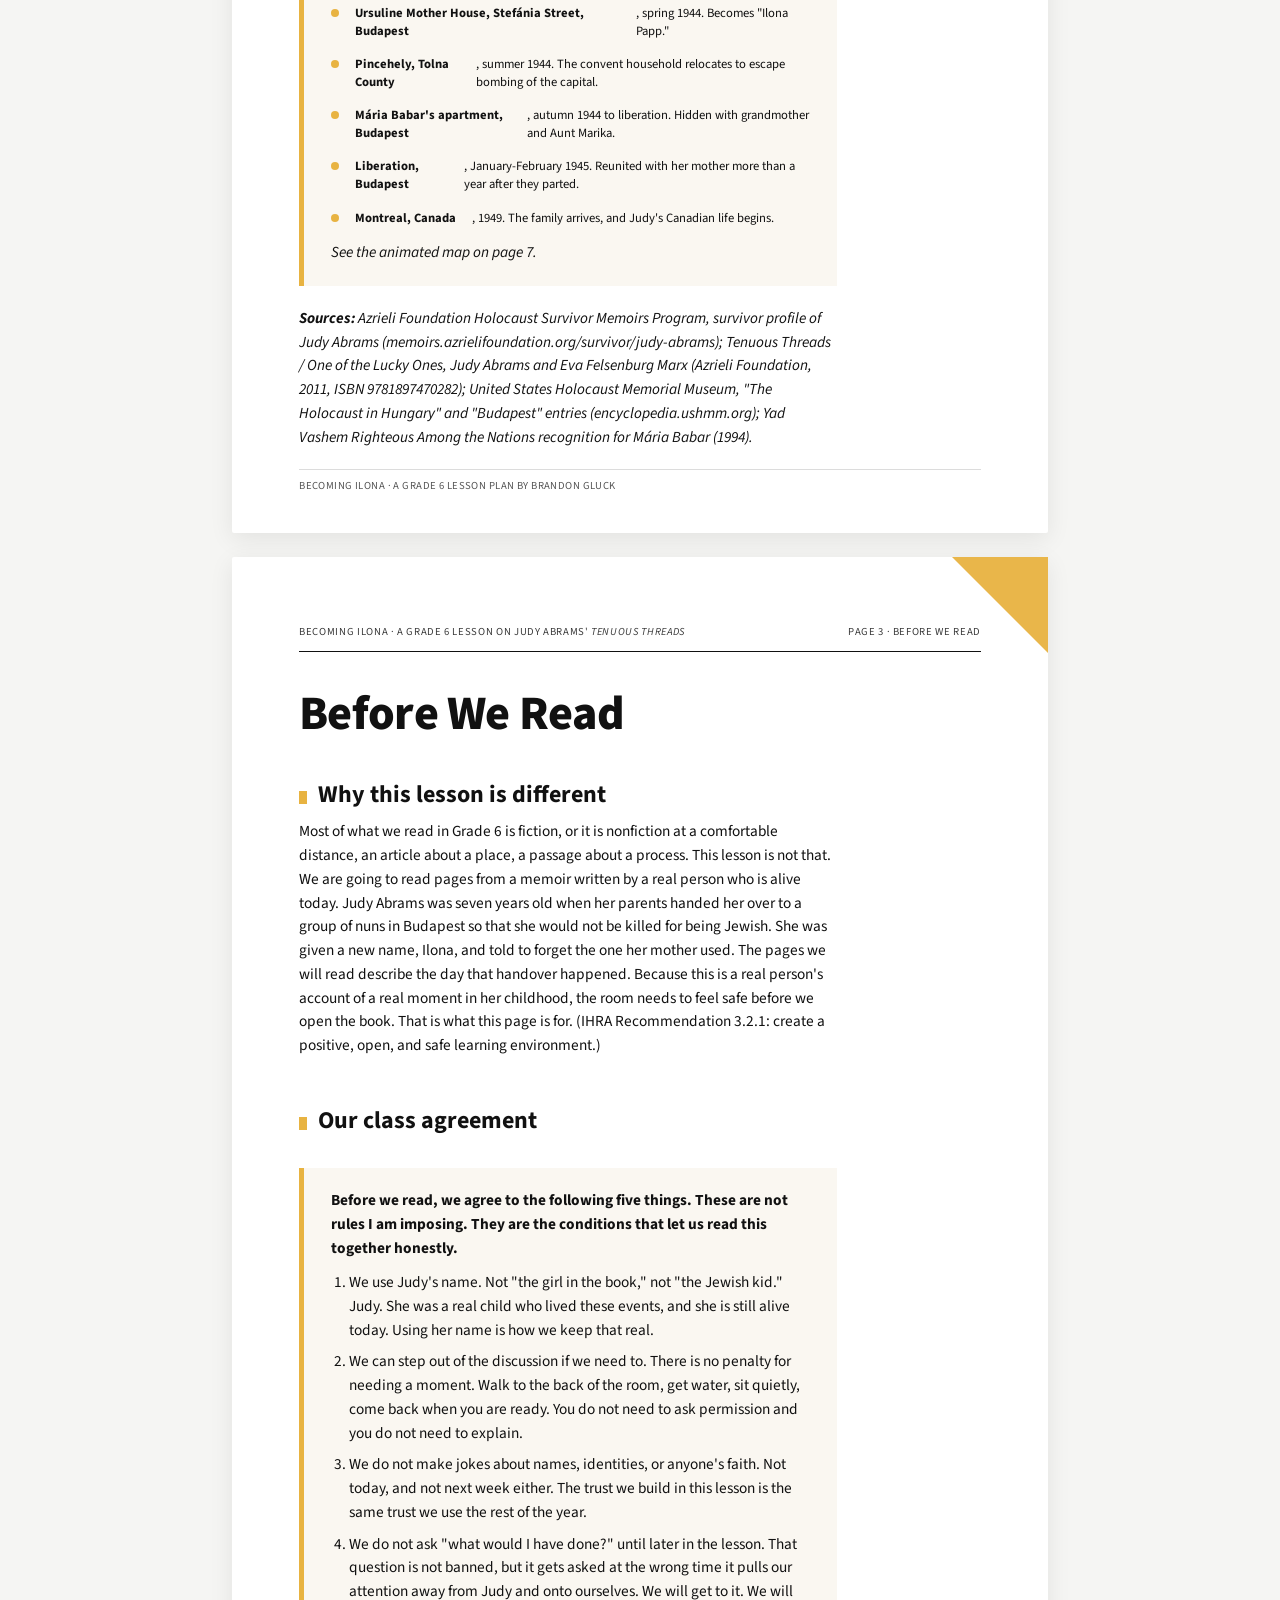
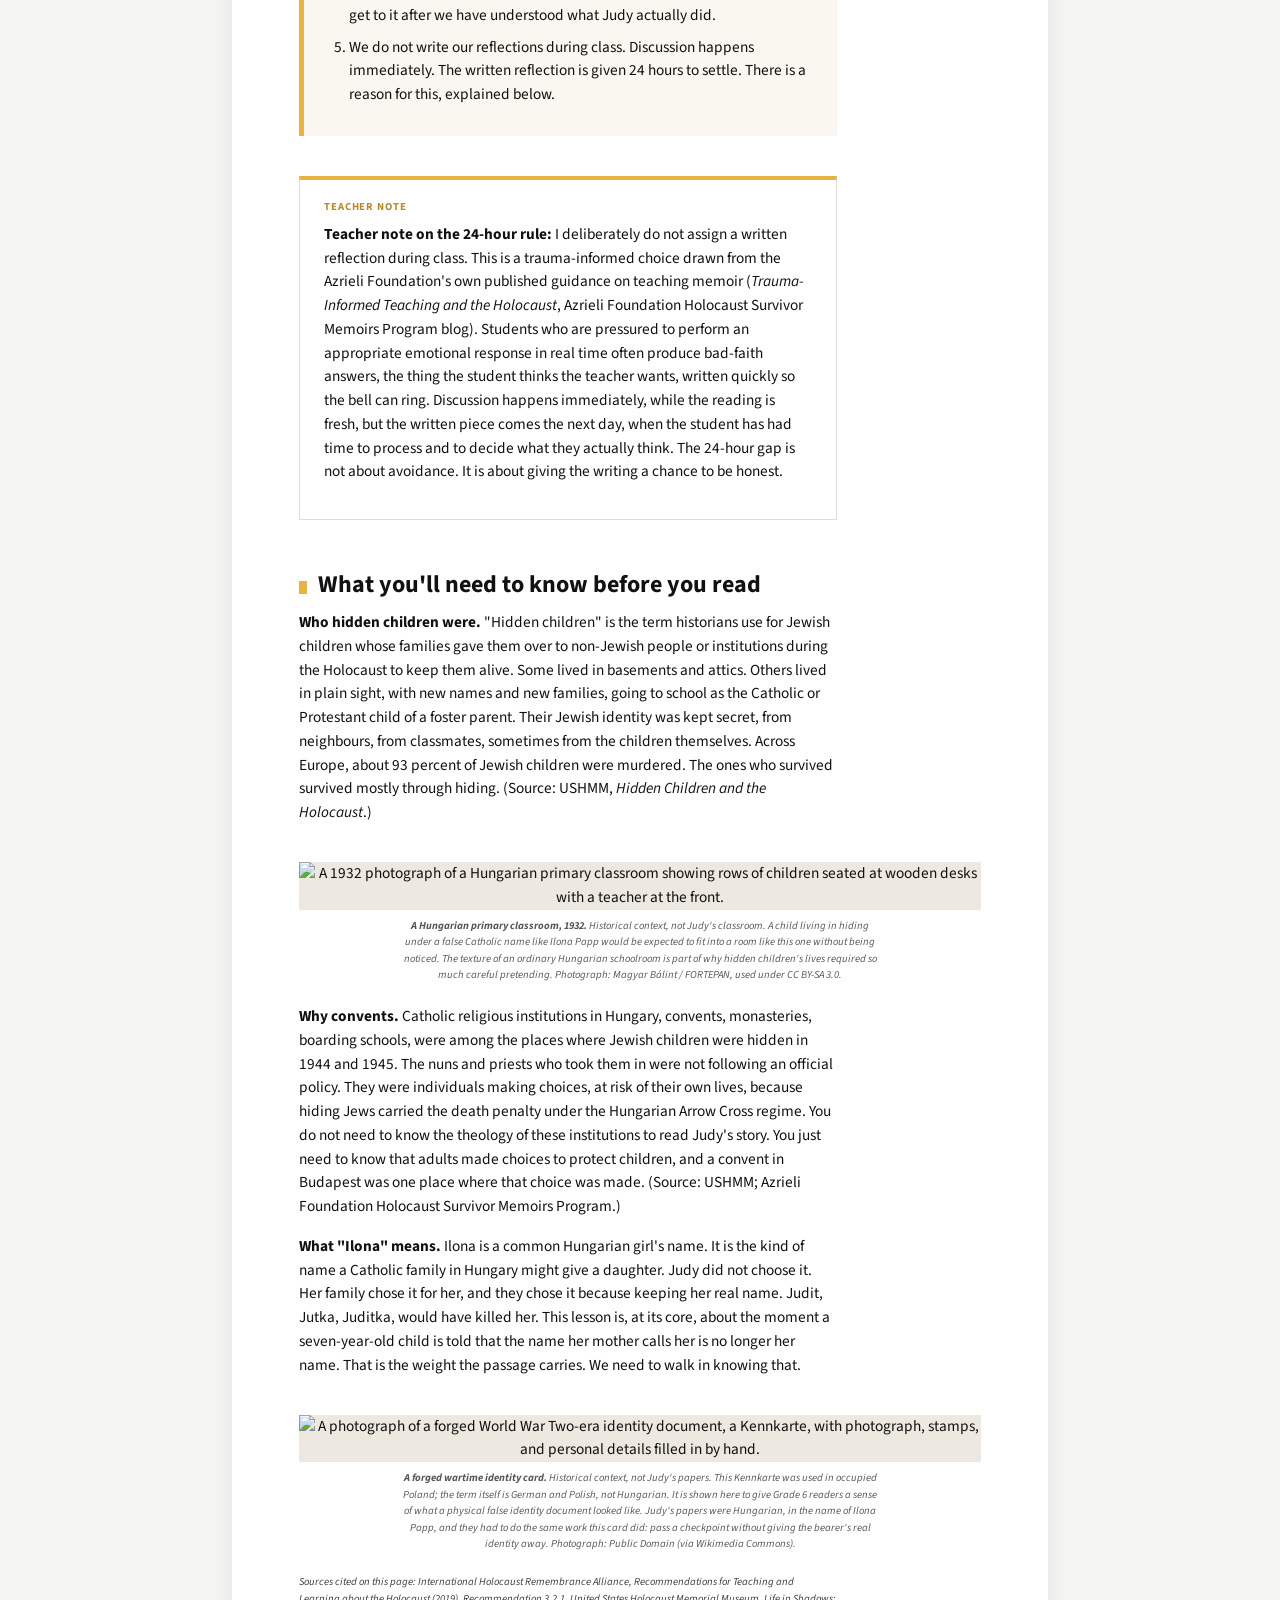
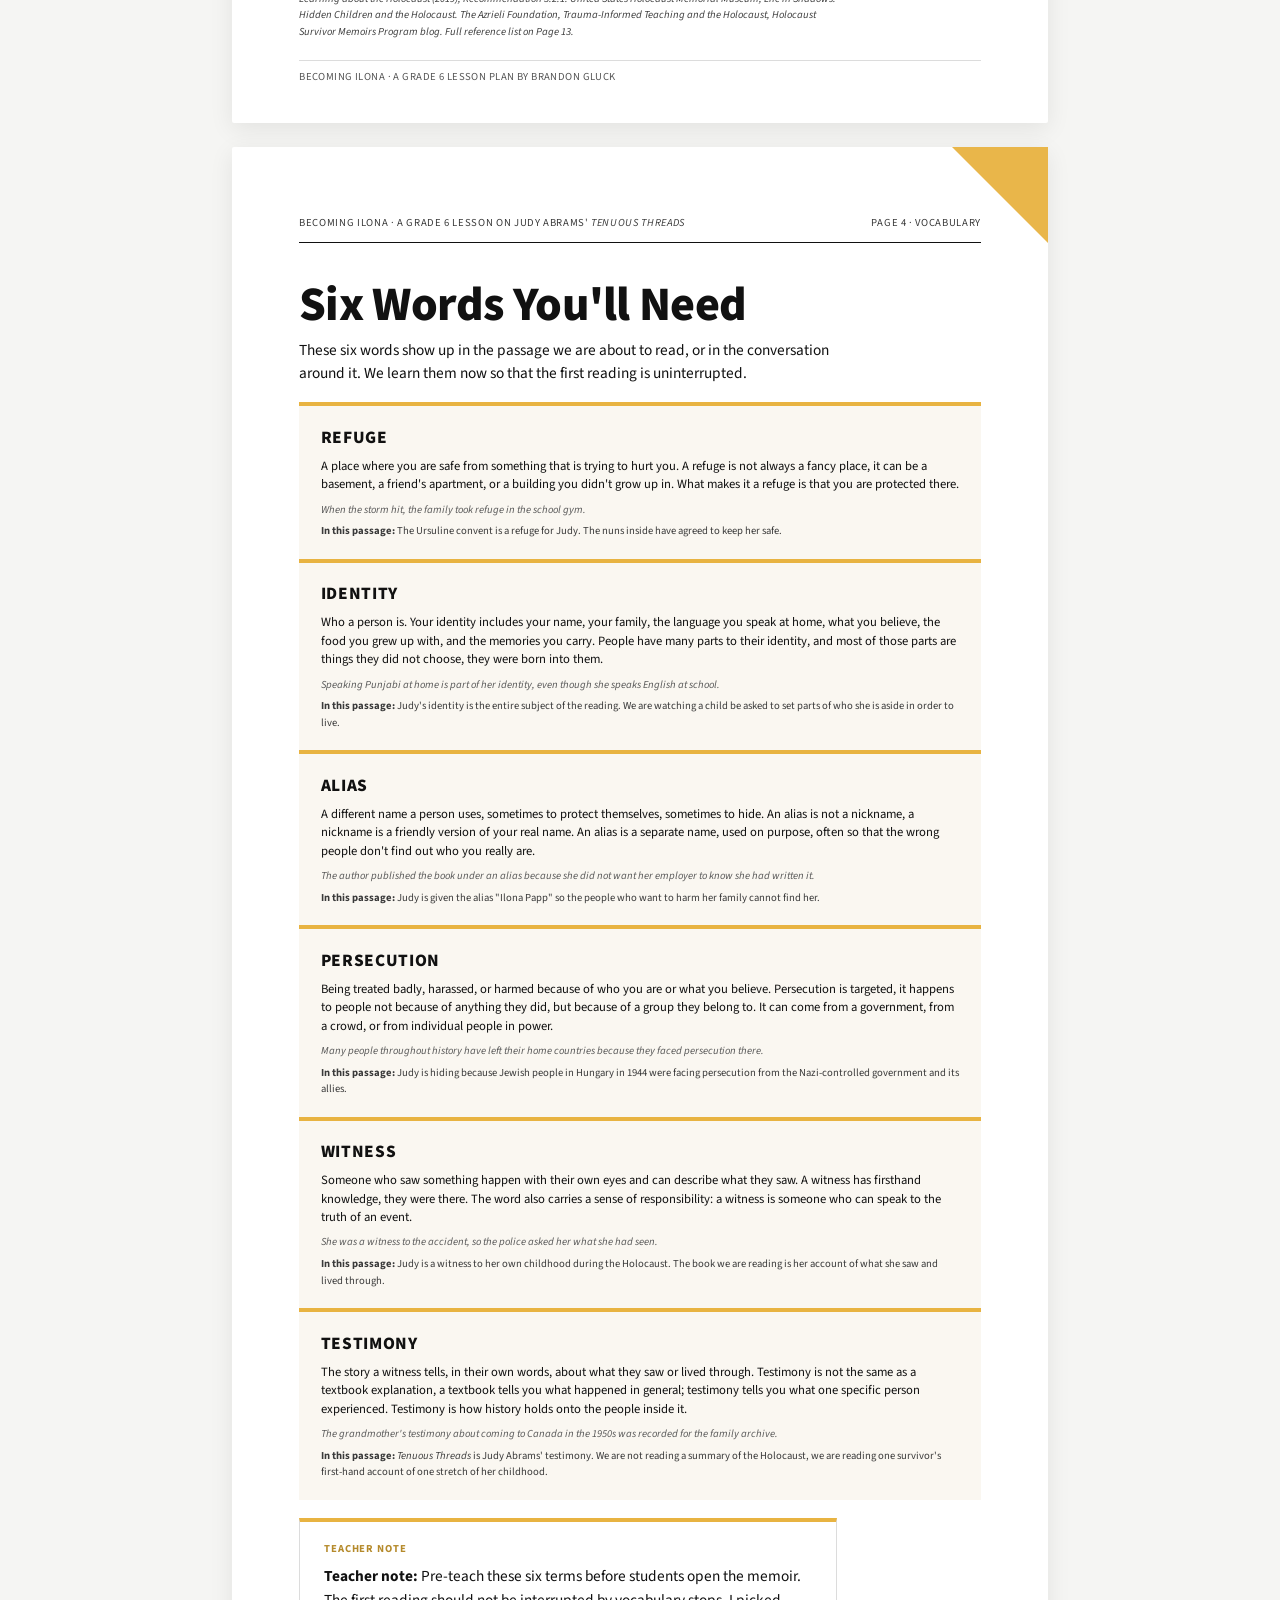
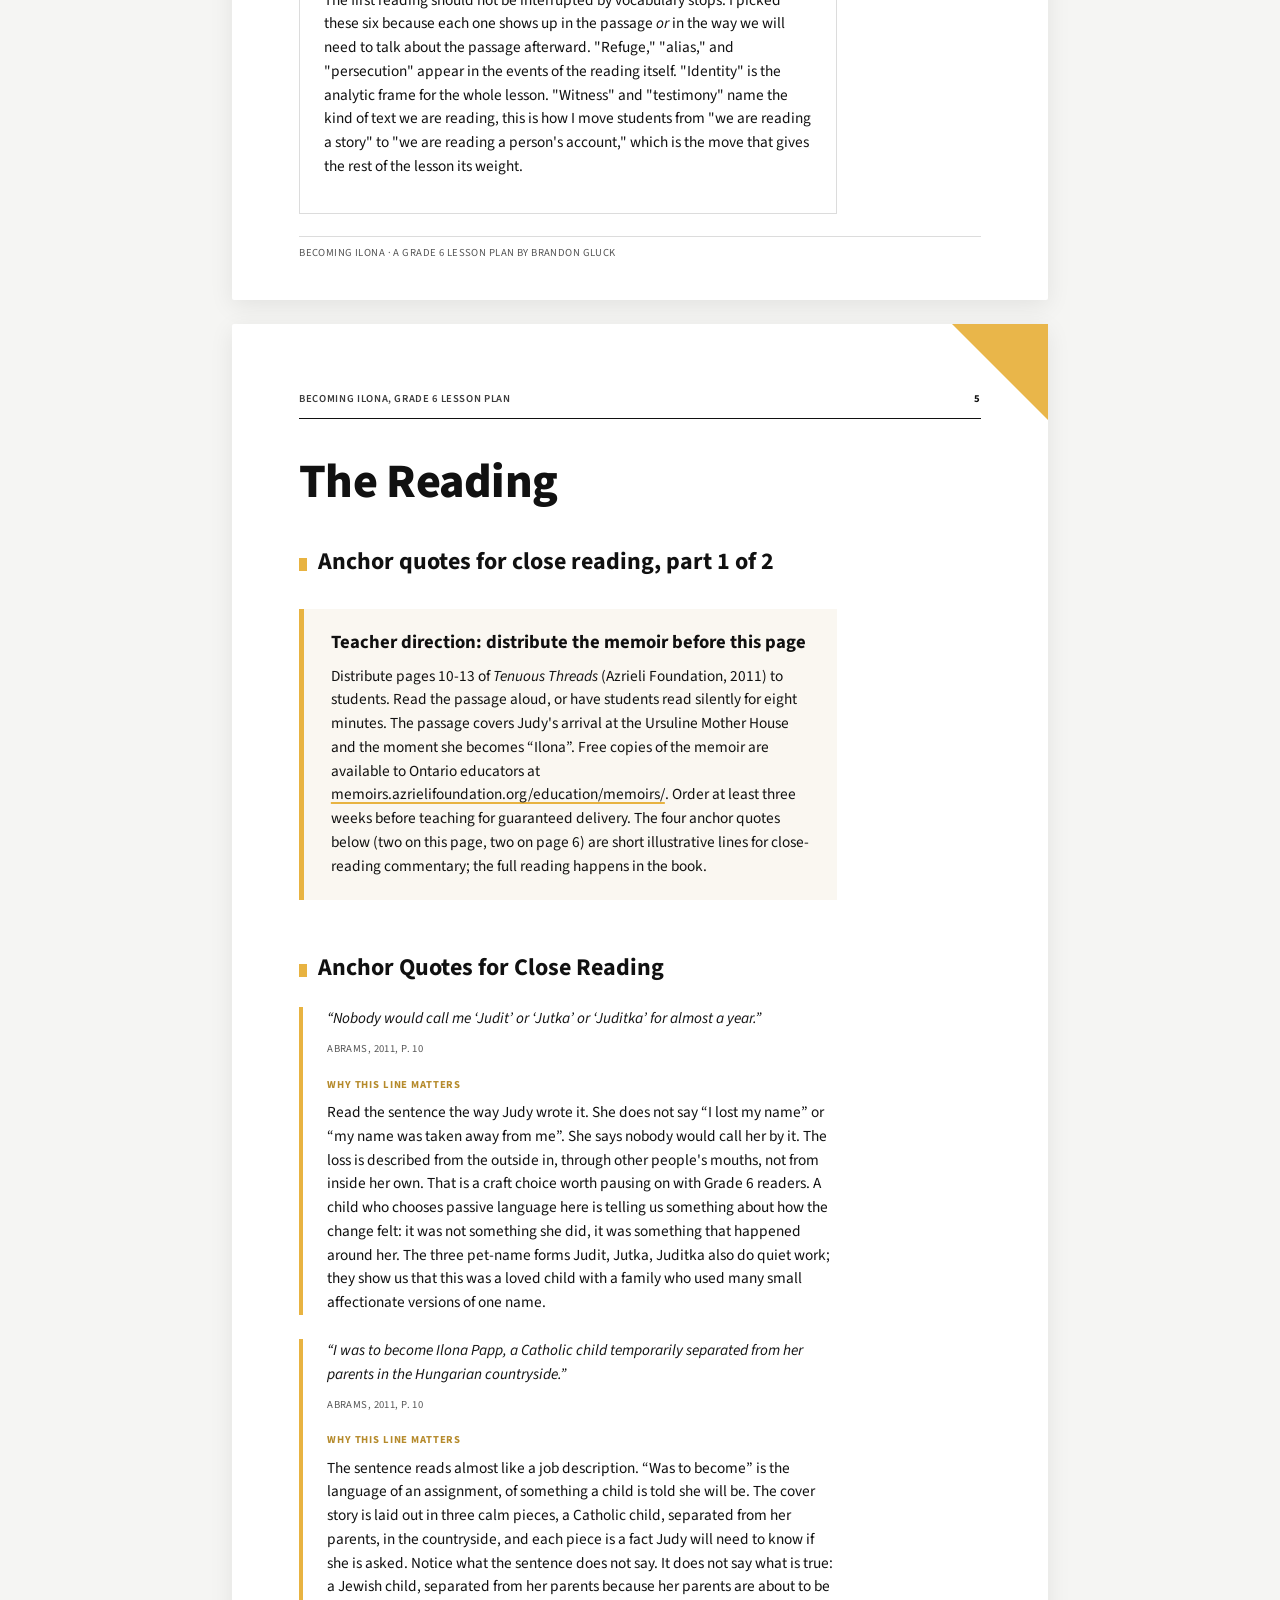
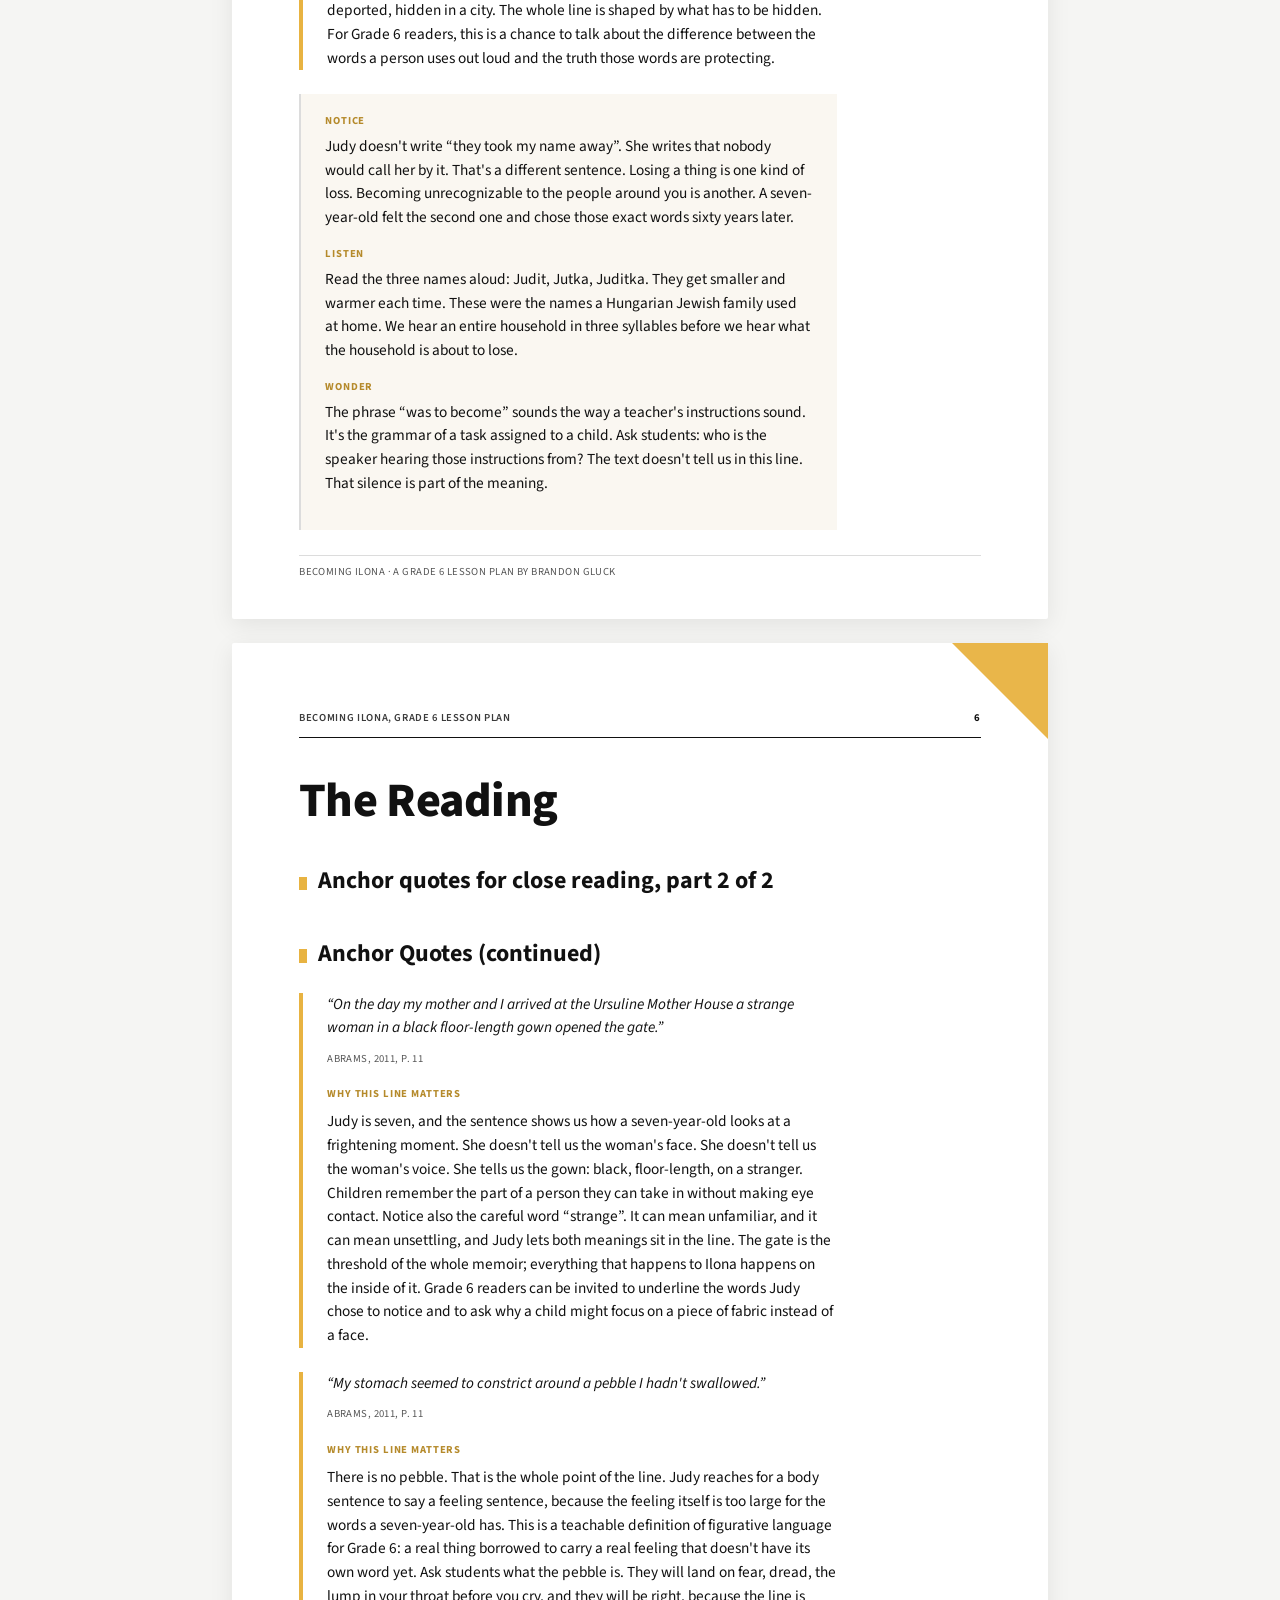
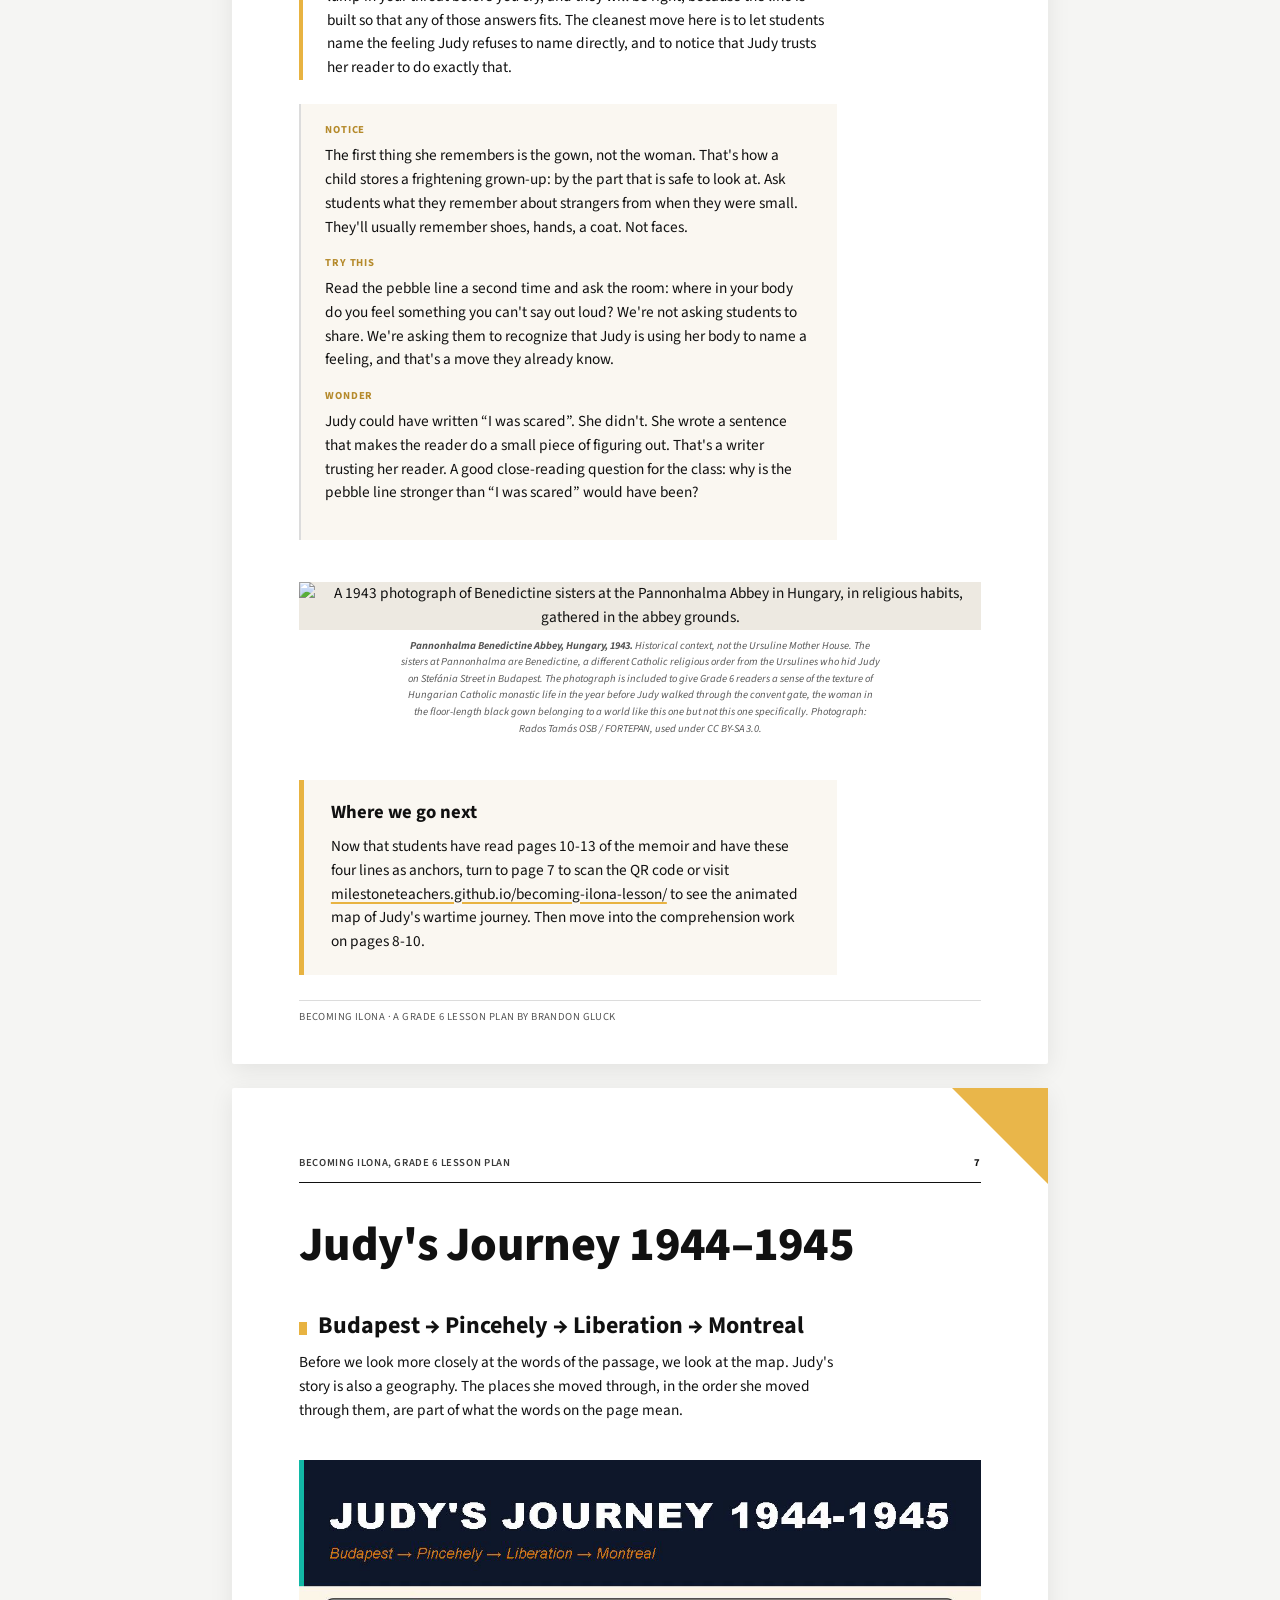
==== commit f272e8dc: "Phase A+B: age framing + 12 licensed photos integrated + digital scrollytelling lesson + compressed " ====
--- a/index.html
+++ b/index.html
@@ -97,6 +97,7 @@
   <section class="callout-feature" style="background: var(--gold-soft); border-left-color: var(--gold-deep);">
     <h2 class="h2">The Big Idea</h2>
     <p class="body">I built this lesson because the moment Judy Abrams walked through the gate of the Ursuline Mother House at age seven, and was told her name would be Ilona for the year ahead, is the hinge the whole memoir turns on. Her parents could not protect her. The nuns could. The cost of that protection was that she had to put her own name down for a while. This lesson sits with that moment. I want to be plain about what the lesson is asking children to do: it is asking them to read what a child wrote about her own life. It is not asking them to imagine they were Judy. The IHRA's Recommendations for Teaching and Learning about the Holocaust (3.2.7) are explicit on that point, and I follow it. The work for students is to read what Judy wrote, and to think carefully about what it costs a person to be told her name is no longer her name.</p>
+    <p class="body">There is one piece of age math worth saying out loud. Judy was seven in 1944 when she became Ilona. Your Grade 6 students were seven in Grade 1. They remember Grade 1. They remember their teacher, their friends, the things they were sure of and the things they did not yet understand. The lesson is not asking them to imagine they were Judy in 1944, that is the IHRA 3.2.7 caution against simulation. It is asking them to bring their own seven-year-old self into the room while they read what Judy's seven-year-old self lived through. [TODO Brandon: a real classroom moment where you asked a Grade 6 student what they remembered being seven and the answer stayed with you, and why.]</p>
   </section>
 
   <section class="callout-teal">
@@ -132,11 +133,12 @@
       <li><strong>The story of how you got your first name.</strong> Who chose it. Why. What did they want it to mean.</li>
       <li><strong>One nickname or short form your family uses.</strong> What it means to you. Whether you like it.</li>
       <li><strong>A name you would not want to be called by, even by accident.</strong> You do not have to share why. You just have to notice that it exists.</li>
+      <li><strong>Find a memory from when you were 7 years old.</strong> Anything. A birthday, a teacher, a thing you were sure of. Hold that memory while we read about Judy at 7.</li>
     </ol>
   </section>
 
   <div class="teacher-note">
-    <p class="body">This page is not a simulation. We are not asking students to imagine being Judy, and we are not asking them to imagine hiding. The IHRA's <em>Recommendations for Teaching and Learning about the Holocaust</em>, section 3.2.7, is plain on this point: do not run exercises that ask students to imagine they were directly involved. We follow that guidance here. The Minds On is about the students' own names. The point is that when they read Judy's sentence on page 10 of <em>Tenuous Threads</em>, the change from Judit to Ilona has weight, because they have just spent three minutes inside the question of what a name carries for them. The connection lands because they brought their own thinking, not because we asked them to perform someone else's life. [TODO Brandon: a real classroom moment where a student responded to one of these prompts in a way you remembered, and why it stayed with you.]</p>
+    <p class="body">This page is not a simulation. We are not asking students to imagine being Judy, and we are not asking them to imagine hiding. The IHRA's <em>Recommendations for Teaching and Learning about the Holocaust</em>, section 3.2.7, is plain on this point: do not run exercises that ask students to imagine they were directly involved. We follow that guidance here. The Minds On is about the students' own names. The point is that when they read Judy's sentence on page 10 of <em>Tenuous Threads</em>, the change from Judit to Ilona has weight, because they have just spent three minutes inside the question of what a name carries for them. The connection lands because they brought their own thinking, not because we asked them to perform someone else's life. The fourth prompt is the bridge to the reading. Judy was seven the year she became Ilona. Your students were seven in Grade 1. They have access to that age. [TODO Brandon: a real classroom moment where a student responded to one of these prompts in a way you remembered, and why it stayed with you.]</p>
   </div>
 
   <section class="callout-teal">
@@ -181,7 +183,21 @@
 
       <p class="body">When Allied bombing of Budapest grew heavier in the summer of 1944, the Mother Superior moved most of the nuns and the boarding students out to the country at <strong>Pincehely</strong>, a village in Tolna County, southwestern Hungary. Judy went with them. After a few months M&aacute;ria Babar brought Judy back to Budapest and hid her in her own apartment together with Judy's grandmother and Aunt Marika, all three living under aliases, until Soviet troops liberated the city in early 1945.</p>
 
+      <figure class="figure">
+        <img src="../lesson/assets/photos/budapest-park-baby-carriages-1938-fortepan.jpg" alt="A Budapest park scene from 1938 showing parents and children with baby carriages on a tree-lined path, six years before the German occupation of Hungary." />
+        <figcaption class="figure-caption">
+          <strong>A Budapest park, 1938.</strong> Historical context, not Judy's family. This image shows ordinary daily life in the Hungarian capital six years before German troops arrived in March 1944. Judy's family lived in the Pest district of the city; this is the kind of pre-war world her parents were trying to protect when they sent her into hiding. <em>Photograph: Liss&aacute;k Tivadar / FORTEPAN, used under CC BY-SA 3.0.</em>
+        </figcaption>
+      </figure>
+
       <p class="body">Both of Judy's parents survived. They were deported to the Bergen-Belsen concentration camp as so-called "exchange Jews", held by the SS for possible ransom, and were liberated and reunited with Judy after the war. In <strong>1949</strong> the family emigrated to <strong>Montreal</strong>. As an adult Judy taught French at the United Nations International School in New York City. Her memoir, <em>Tenuous Threads</em>, was published by the Azrieli Foundation Holocaust Survivor Memoirs Program in 2011 in a paired volume with Eva Felsenburg Marx's <em>One of the Lucky Ones</em>. M&aacute;ria Babar was recognized by Yad Vashem as one of the Righteous Among the Nations in <strong>1994</strong>.</p>
+
+      <figure class="figure">
+        <img src="../lesson/assets/photos/budapest-iceskating-group-1938-fortepan.jpg" alt="A group portrait of Hungarian ice skaters in Budapest in 1938, posed on the ice in winter clothing." />
+        <figcaption class="figure-caption">
+          <strong>Ice skaters in Budapest, 1938.</strong> Historical context, not Judy or her family. The photograph was taken in District XIV of Budapest, the same district where Judy lived as a child. It is included to give Grade 6 readers a sense of the ordinary winter life of Hungarian families in the years before the Holocaust reached Hungary. <em>Photograph: Rom&aacute;k &Eacute;va / FORTEPAN, used under CC BY-SA 3.0.</em>
+        </figcaption>
+      </figure>
 
       <section class="callout-amber">
         <h2 class="h2">Judy's Wartime Path</h2>
@@ -242,9 +258,23 @@
 
     <p class="body"><strong>Who hidden children were.</strong> "Hidden children" is the term historians use for Jewish children whose families gave them over to non-Jewish people or institutions during the Holocaust to keep them alive. Some lived in basements and attics. Others lived in plain sight, with new names and new families, going to school as the Catholic or Protestant child of a foster parent. Their Jewish identity was kept secret, from neighbours, from classmates, sometimes from the children themselves. Across Europe, about 93 percent of Jewish children were murdered. The ones who survived survived mostly through hiding. (Source: USHMM, <em>Hidden Children and the Holocaust</em>.)</p>
 
+    <figure class="figure">
+      <img src="../lesson/assets/photos/hungarian-classroom-1932-fortepan.jpg" alt="A 1932 photograph of a Hungarian primary classroom showing rows of children seated at wooden desks with a teacher at the front." />
+      <figcaption class="figure-caption">
+        <strong>A Hungarian primary classroom, 1932.</strong> Historical context, not Judy's classroom. A child living in hiding under a false Catholic name like Ilona Papp would be expected to fit into a room like this one without being noticed. The texture of an ordinary Hungarian schoolroom is part of why hidden children's lives required so much careful pretending. <em>Photograph: Magyar B&aacute;lint / FORTEPAN, used under CC BY-SA 3.0.</em>
+      </figcaption>
+    </figure>
+
     <p class="body"><strong>Why convents.</strong> Catholic religious institutions in Hungary, convents, monasteries, boarding schools, were among the places where Jewish children were hidden in 1944 and 1945. The nuns and priests who took them in were not following an official policy. They were individuals making choices, at risk of their own lives, because hiding Jews carried the death penalty under the Hungarian Arrow Cross regime. You do not need to know the theology of these institutions to read Judy's story. You just need to know that adults made choices to protect children, and a convent in Budapest was one place where that choice was made. (Source: USHMM; Azrieli Foundation Holocaust Survivor Memoirs Program.)</p>
 
     <p class="body"><strong>What "Ilona" means.</strong> Ilona is a common Hungarian girl's name. It is the kind of name a Catholic family in Hungary might give a daughter. Judy did not choose it. Her family chose it for her, and they chose it because keeping her real name. Judit, Jutka, Juditka, would have killed her. This lesson is, at its core, about the moment a seven-year-old child is told that the name her mother calls her is no longer her name. That is the weight the passage carries. We need to walk in knowing that.</p>
+
+    <figure class="figure">
+      <img src="../lesson/assets/photos/forged-kennkarte-wiernik-pd.jpg" alt="A photograph of a forged World War Two-era identity document, a Kennkarte, with photograph, stamps, and personal details filled in by hand." />
+      <figcaption class="figure-caption">
+        <strong>A forged wartime identity card.</strong> Historical context, not Judy's papers. This Kennkarte was used in occupied Poland; the term itself is German and Polish, not Hungarian. It is shown here to give Grade 6 readers a sense of what a physical false identity document looked like. Judy's papers were Hungarian, in the name of Ilona Papp, and they had to do the same work this card did: pass a checkpoint without giving the bearer's real identity away. <em>Photograph: Public Domain (via Wikimedia Commons).</em>
+      </figcaption>
+    </figure>
 
     <p class="source-citation">Sources cited on this page: International Holocaust Remembrance Alliance, <em>Recommendations for Teaching and Learning about the Holocaust</em> (2019), Recommendation 3.2.1. United States Holocaust Memorial Museum, <em>Life in Shadows: Hidden Children and the Holocaust</em>. The Azrieli Foundation, <em>Trauma-Informed Teaching and the Holocaust</em>, Holocaust Survivor Memoirs Program blog. Full reference list on Page 13.</p>
 
@@ -429,6 +459,13 @@
     </aside>
 
   </div>
+
+  <figure class="figure">
+    <img src="../lesson/assets/photos/pannonhalma-nuns-1943-fortepan.jpg" alt="A 1943 photograph of Benedictine sisters at the Pannonhalma Abbey in Hungary, in religious habits, gathered in the abbey grounds." />
+    <figcaption class="figure-caption">
+      <strong>Pannonhalma Benedictine Abbey, Hungary, 1943.</strong> Historical context, not the Ursuline Mother House. The sisters at Pannonhalma are Benedictine, a different Catholic religious order from the Ursulines who hid Judy on Stef&aacute;nia Street in Budapest. The photograph is included to give Grade 6 readers a sense of the texture of Hungarian Catholic monastic life in the year before Judy walked through the convent gate, the woman in the floor-length black gown belonging to a world like this one but not this one specifically. <em>Photograph: Rados Tam&aacute;s OSB / FORTEPAN, used under CC BY-SA 3.0.</em>
+    </figcaption>
+  </figure>
 
   <section class="callout-navy" aria-label="Transition to the next lesson page">
     <h2 class="h2">Where we go next</h2>
@@ -478,6 +515,20 @@
 
       <figcaption class="figure-caption">Judy's wartime path: from her family home in Budapest, into hiding at the Ursuline Mother House on Stef&aacute;nia Street, briefly to Pincehely in southwestern Hungary to escape Allied bombing, back to liberation in Budapest in February 1945, and to Montreal in 1949.</figcaption>
 
+    </figure>
+
+    <figure class="figure">
+      <img src="../lesson/assets/photos/halifax-pier21-immigrant-woman-baby-1948.jpg" alt="A 1948 photograph of a European immigrant woman holding a baby on the dock at Pier 21 in Halifax, Canada, after disembarking from a ship." />
+      <figcaption class="figure-caption">
+        <strong>Pier 21, Halifax, 1948.</strong> Historical context, not Judy's family. Pier 21 in Halifax was the main arrival point for European immigrants and refugees coming to Canada after the Second World War. Judy and her parents arrived in Montreal in 1949; many Hungarian Jewish refugees of that era came through ports like this one before continuing inland. The photograph shows what the first hours on Canadian ground often looked like for families starting over. <em>Photograph: Public Domain (Government of Canada, via Library and Archives Canada).</em>
+      </figcaption>
+    </figure>
+
+    <figure class="figure">
+      <img src="../lesson/assets/photos/pincehely-church-2025-pasztilla.jpg" alt="A photograph of the village church at Pincehely, Tolna County, Hungary, a small white-walled church with a steeple in a quiet rural setting." />
+      <figcaption class="figure-caption">
+        <strong>Pincehely village, Tolna County, Hungary.</strong> Historical context for the second waypoint on the map above. Pincehely is the small village in southwestern Hungary where the Ursuline Mother House moved most of the nuns and their boarders, including Judy, in the summer of 1944 to escape Allied bombing of Budapest. Judy spent several months there before being brought back to the city. <em>Photograph: Pasztilla / Wikimedia Commons, used under CC BY-SA 4.0.</em>
+      </figcaption>
     </figure>
 
     <div class="teacher-note">
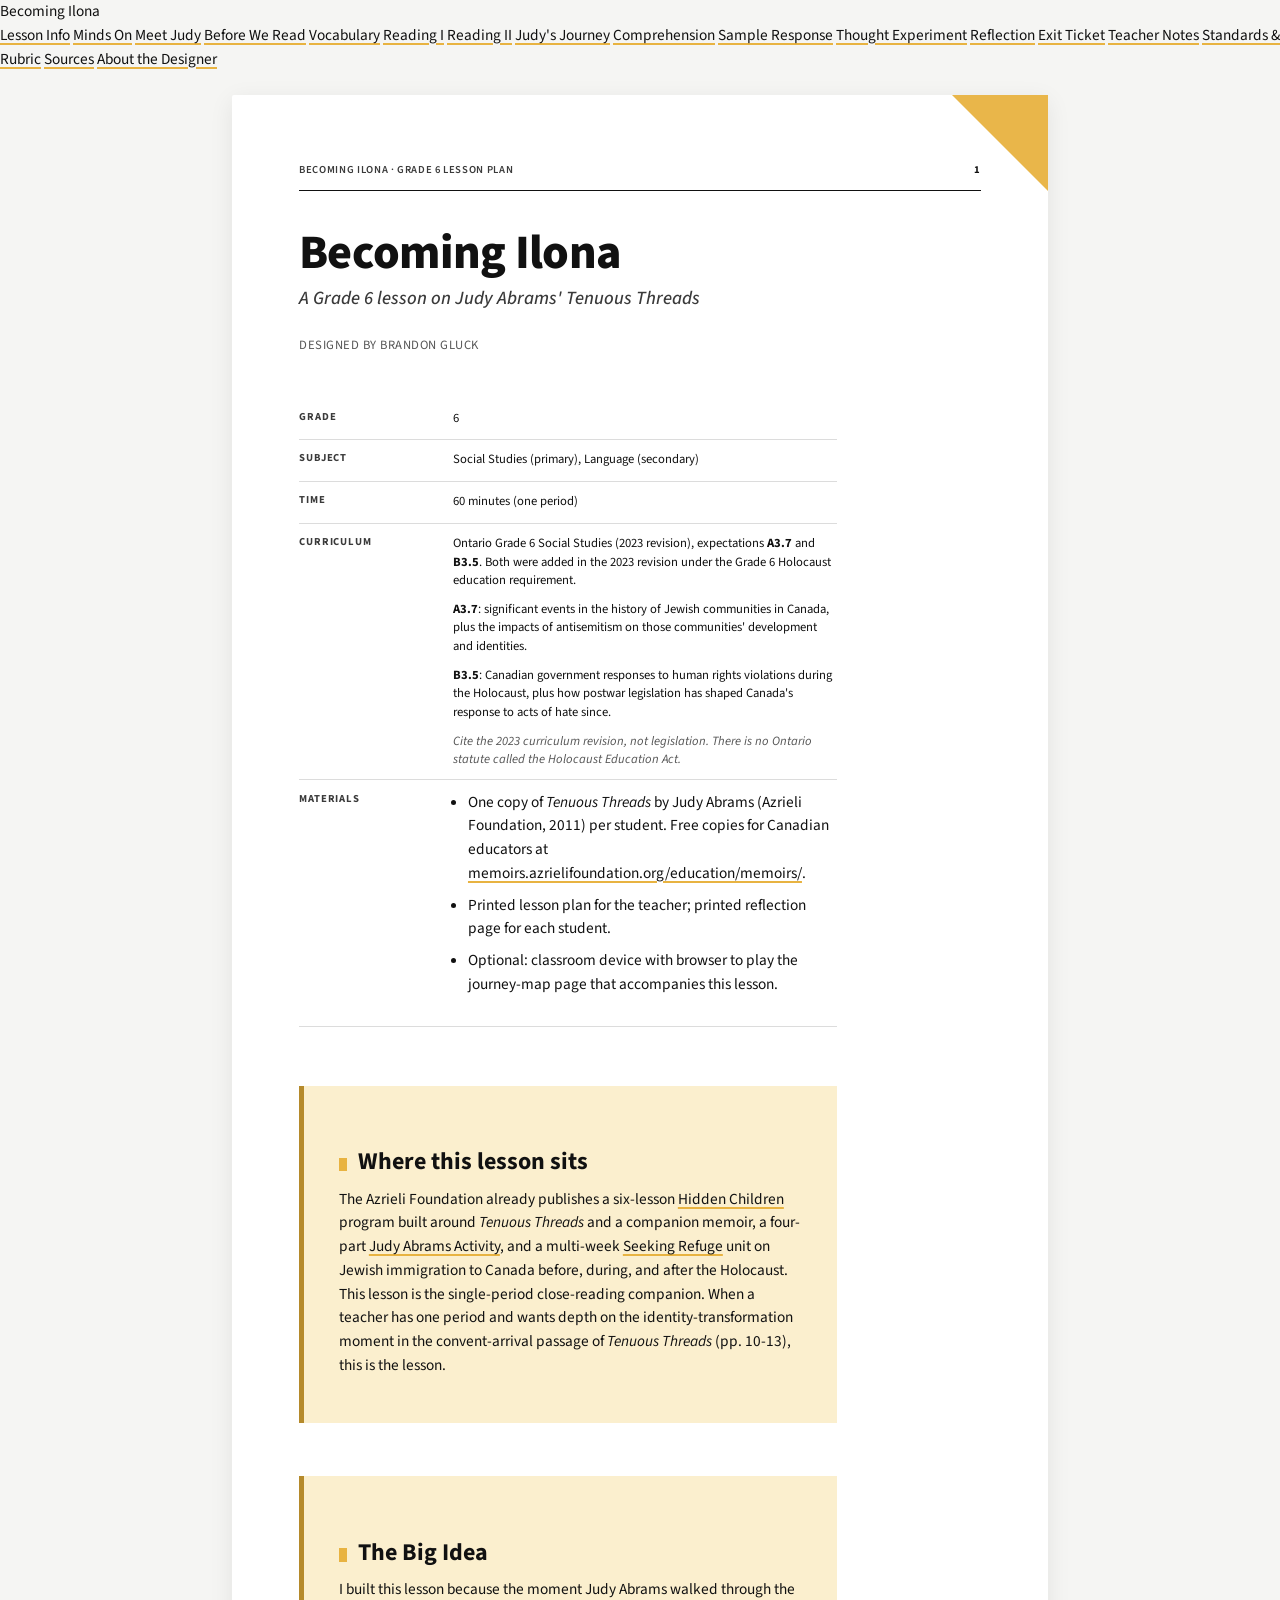
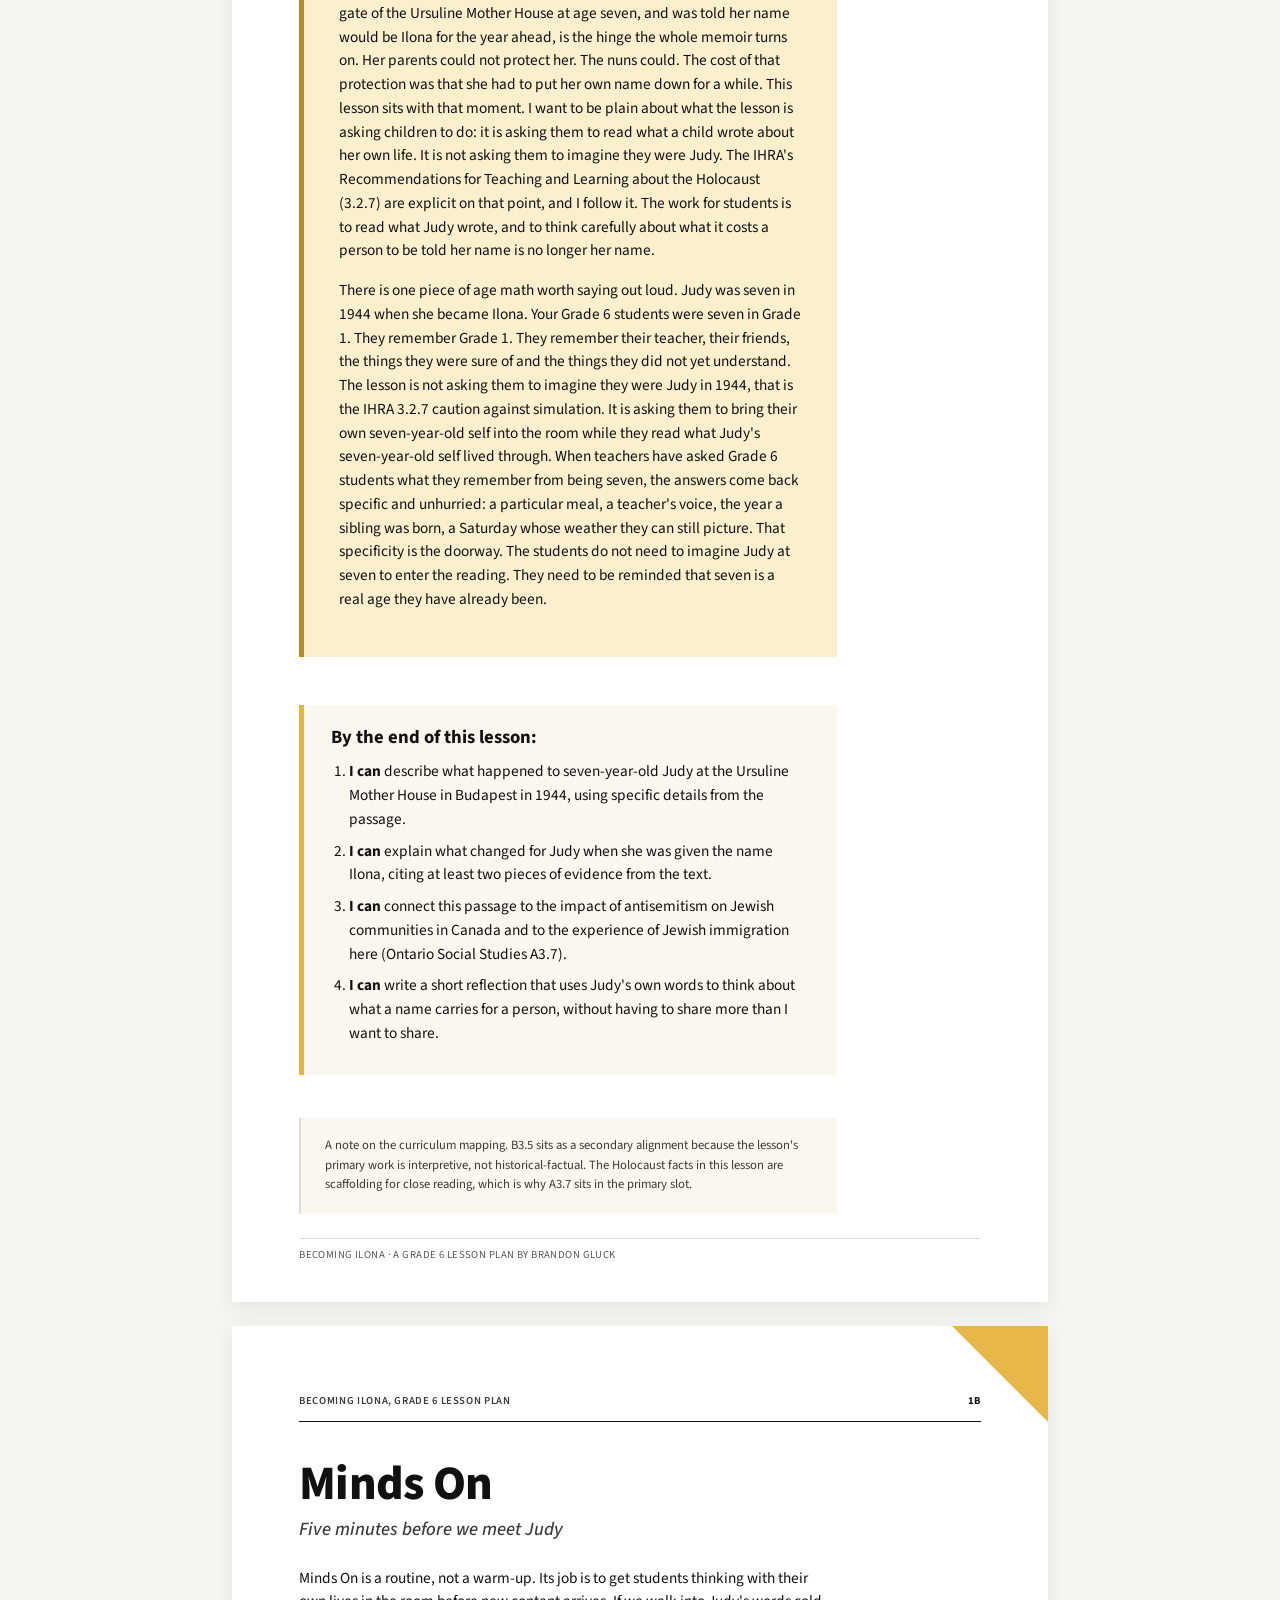
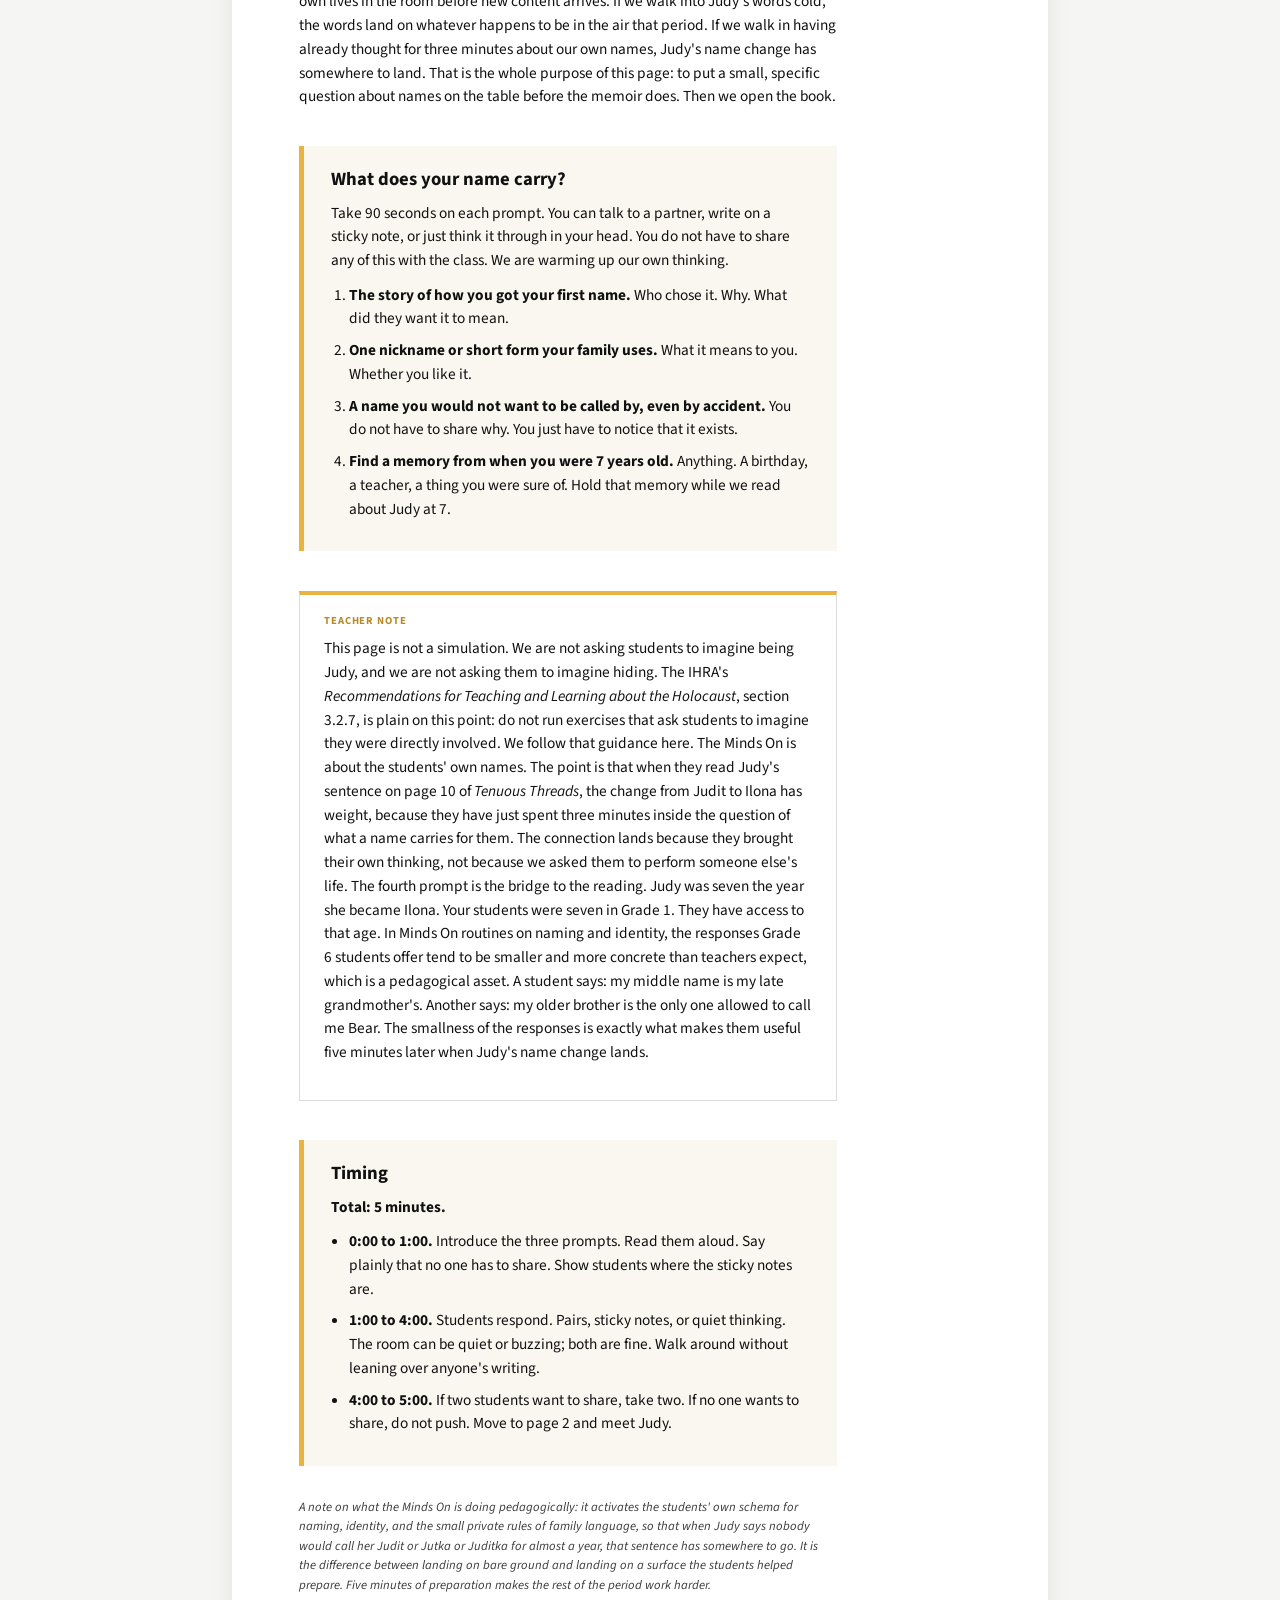
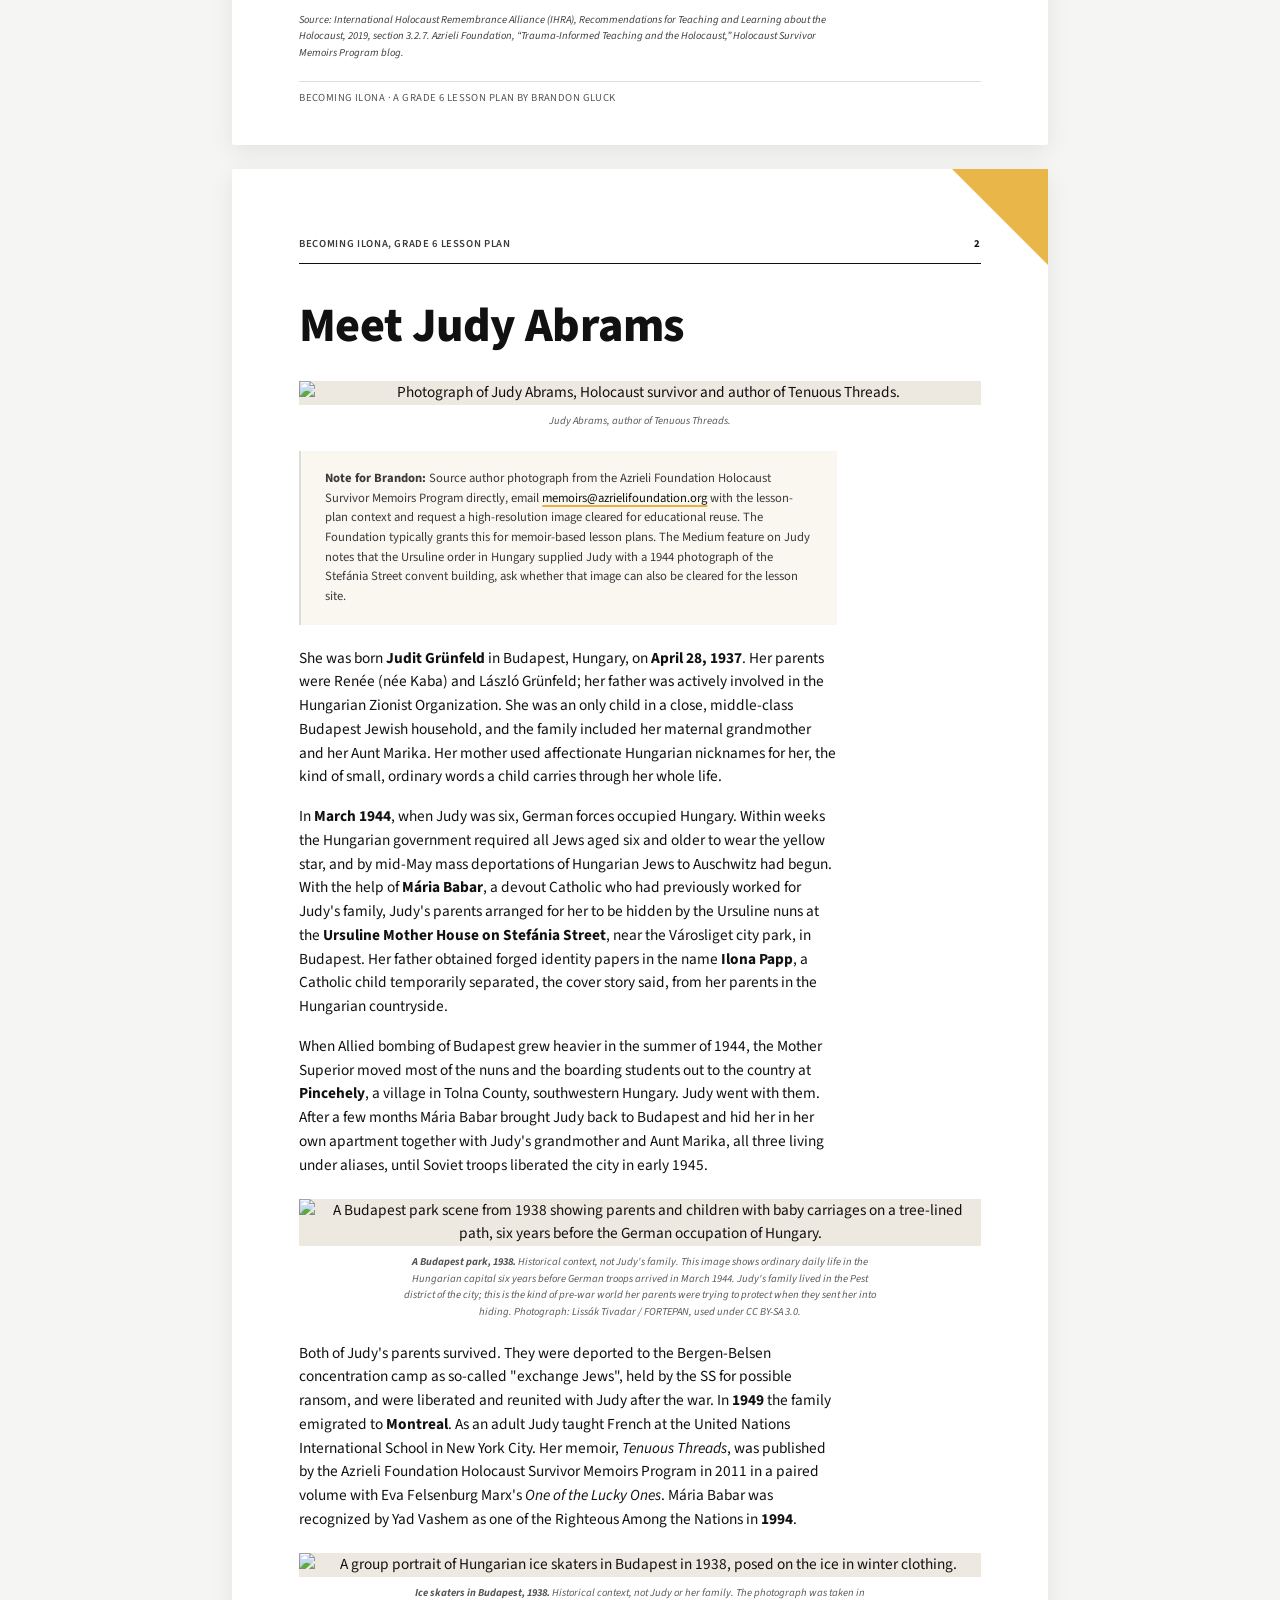
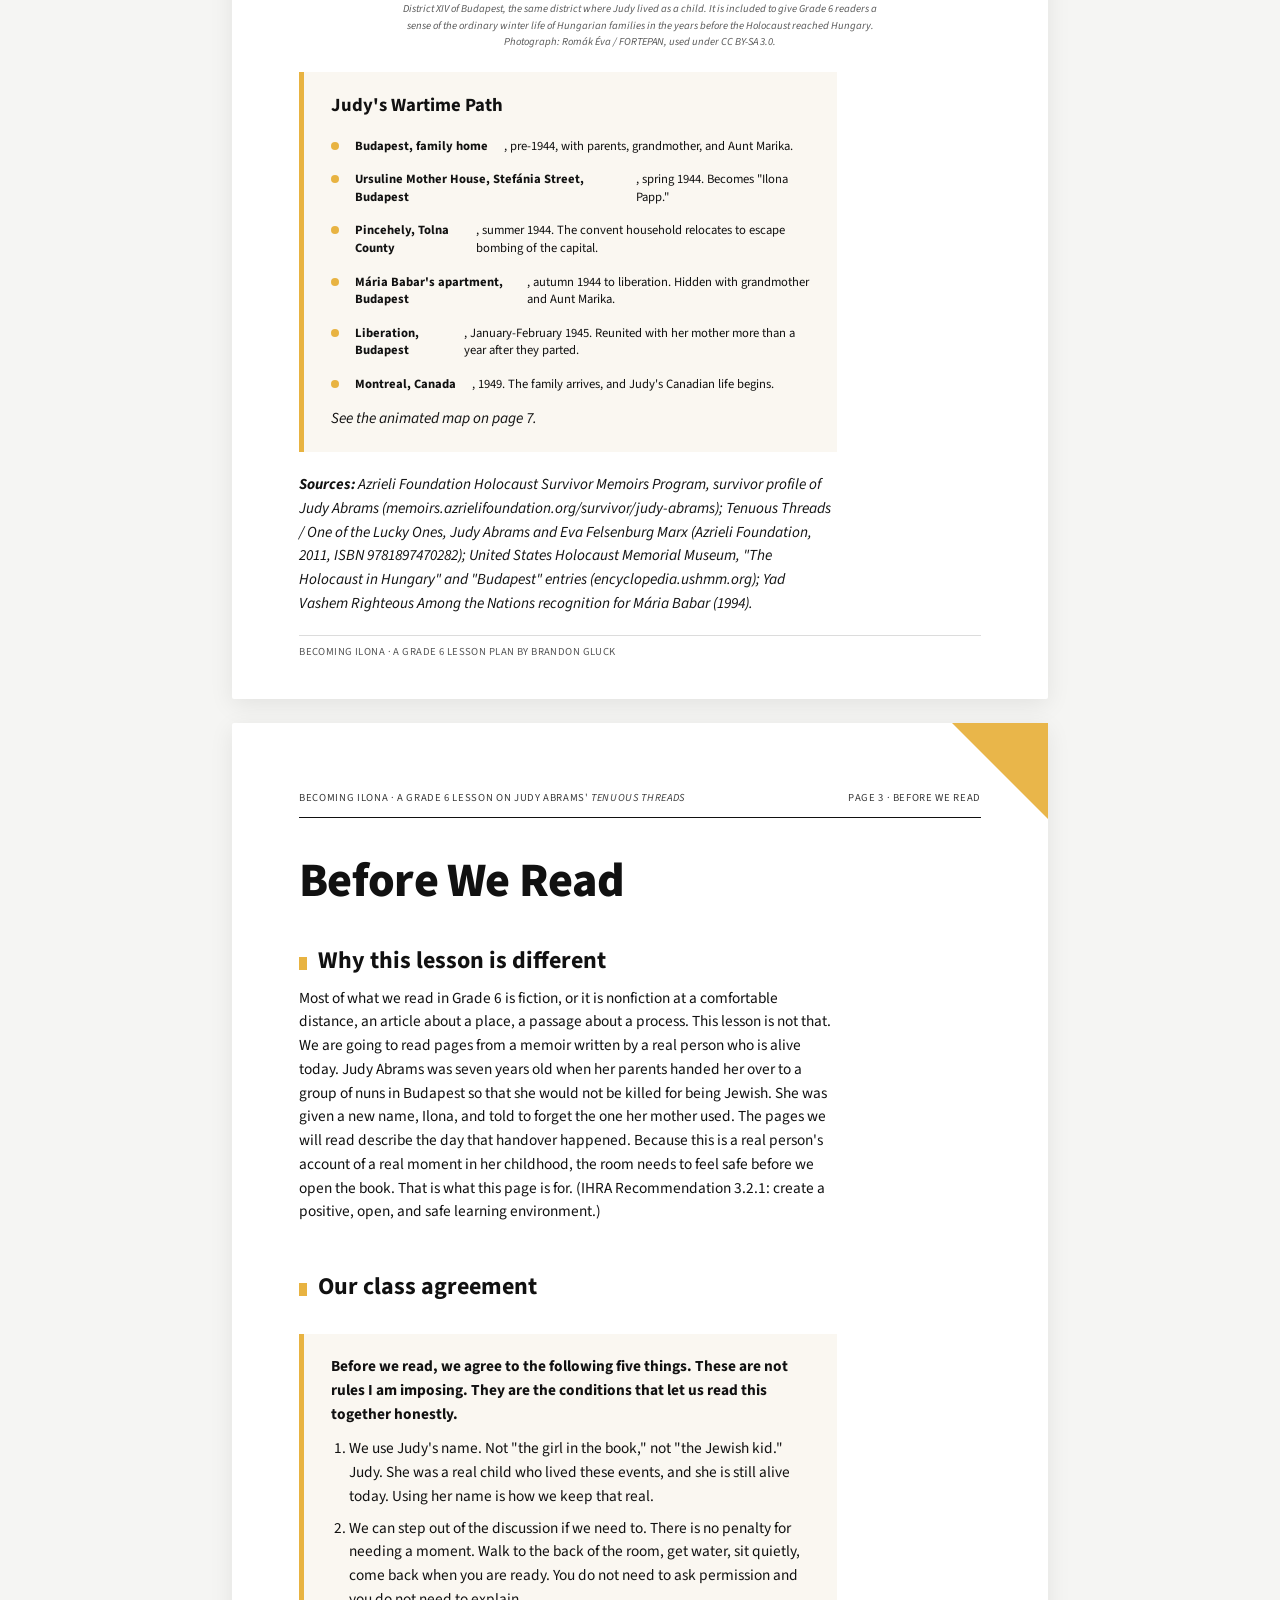
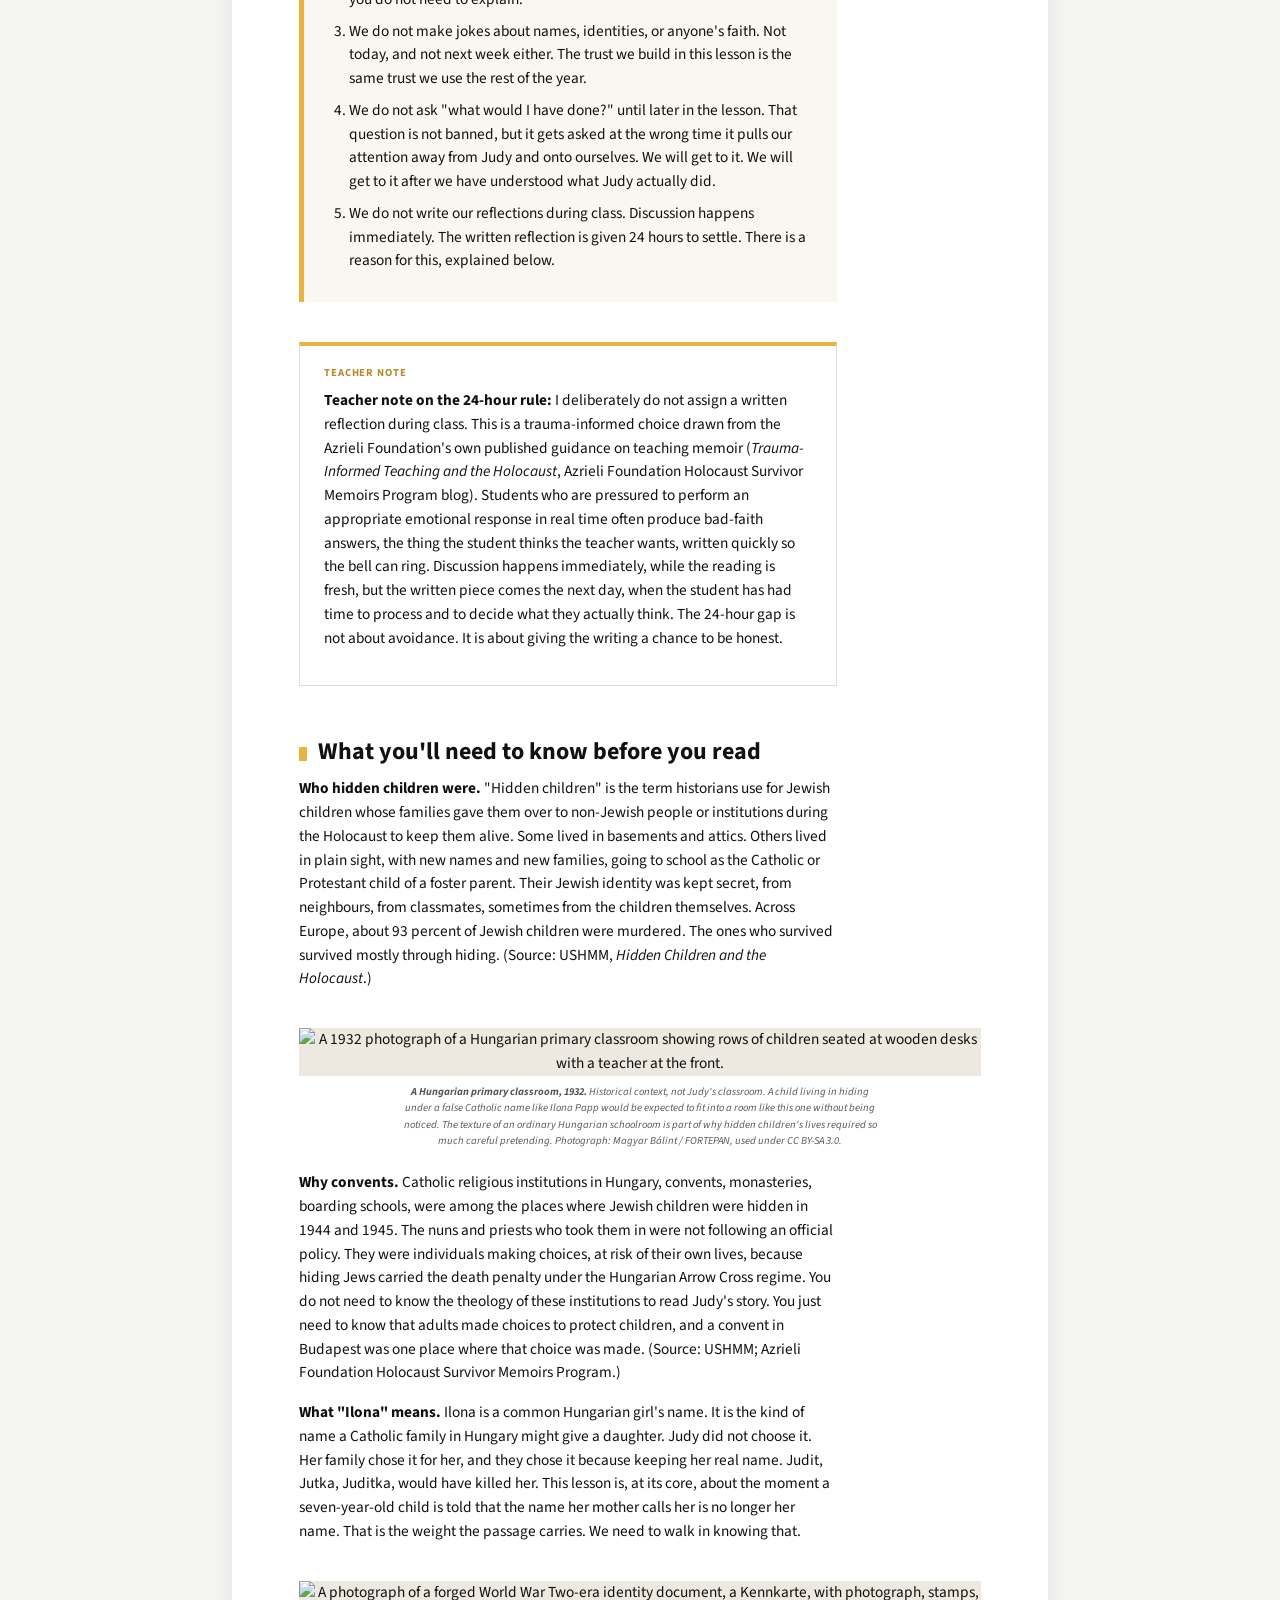
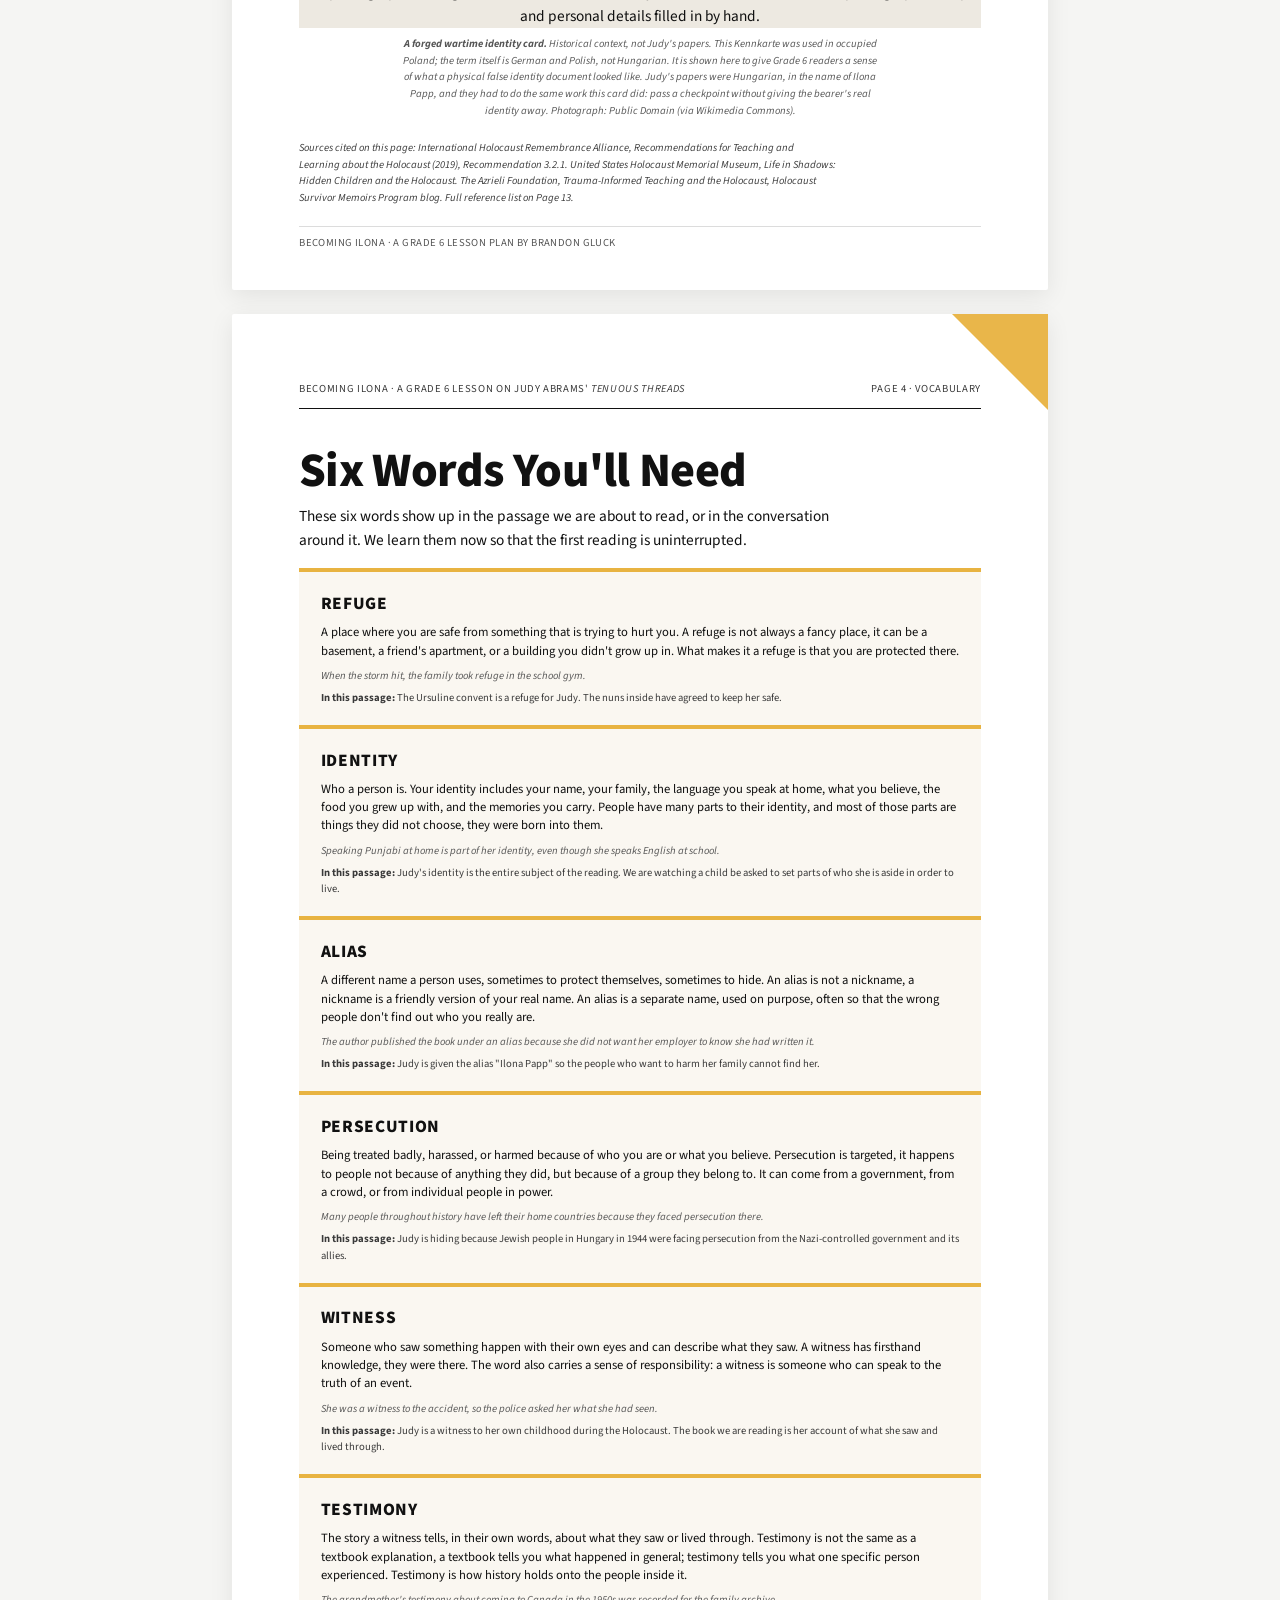
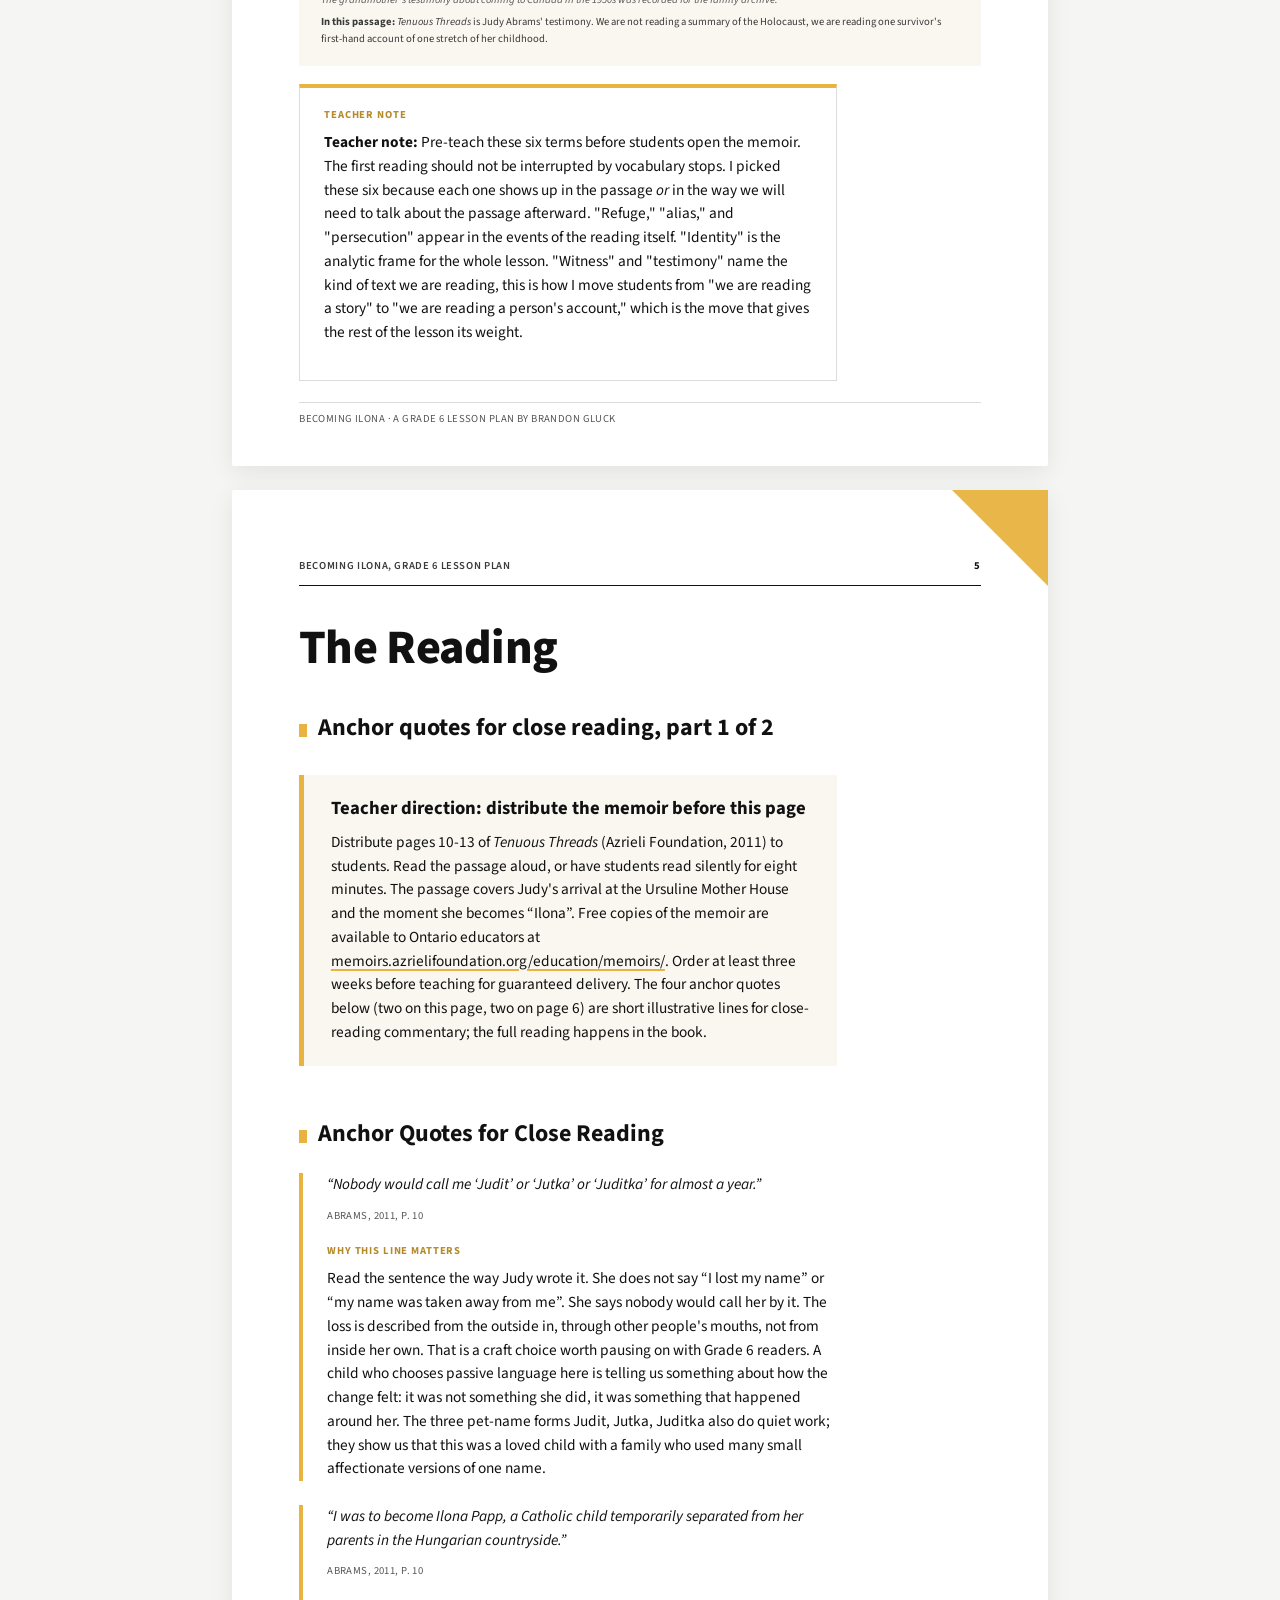
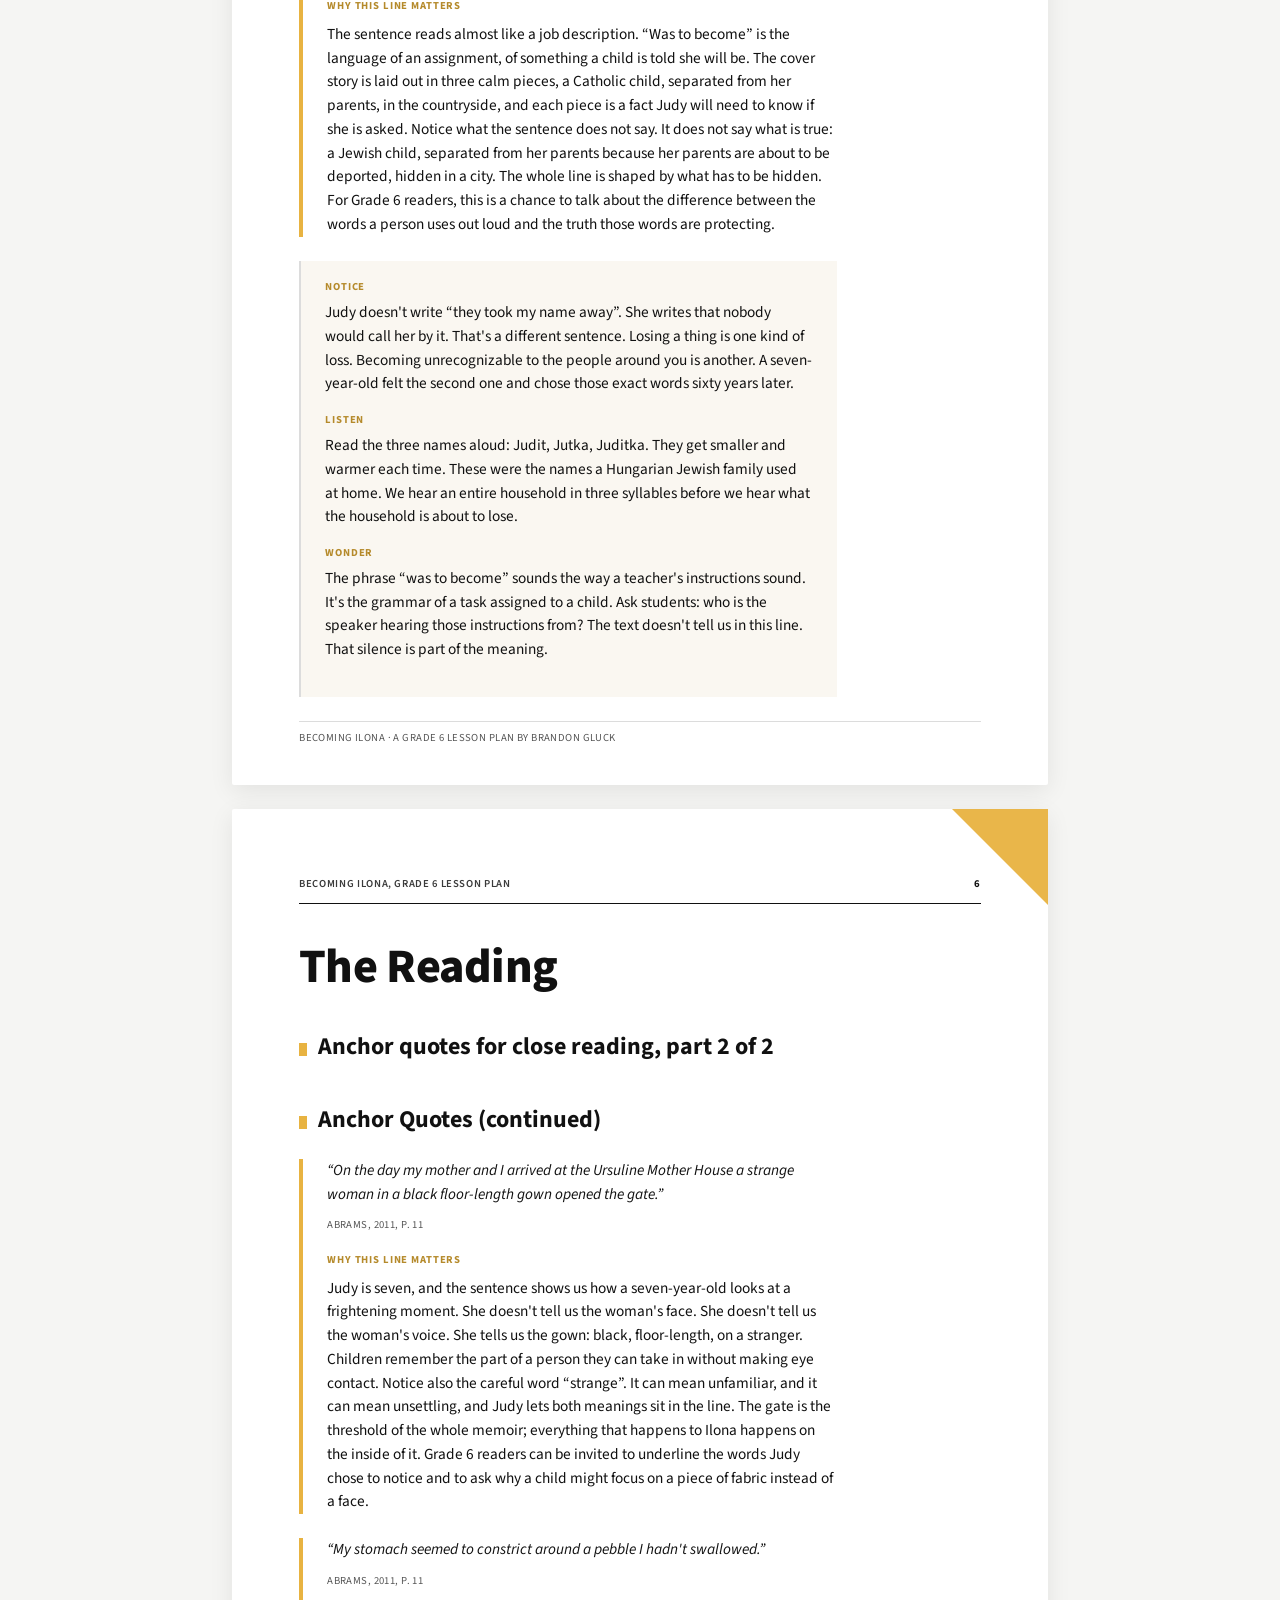
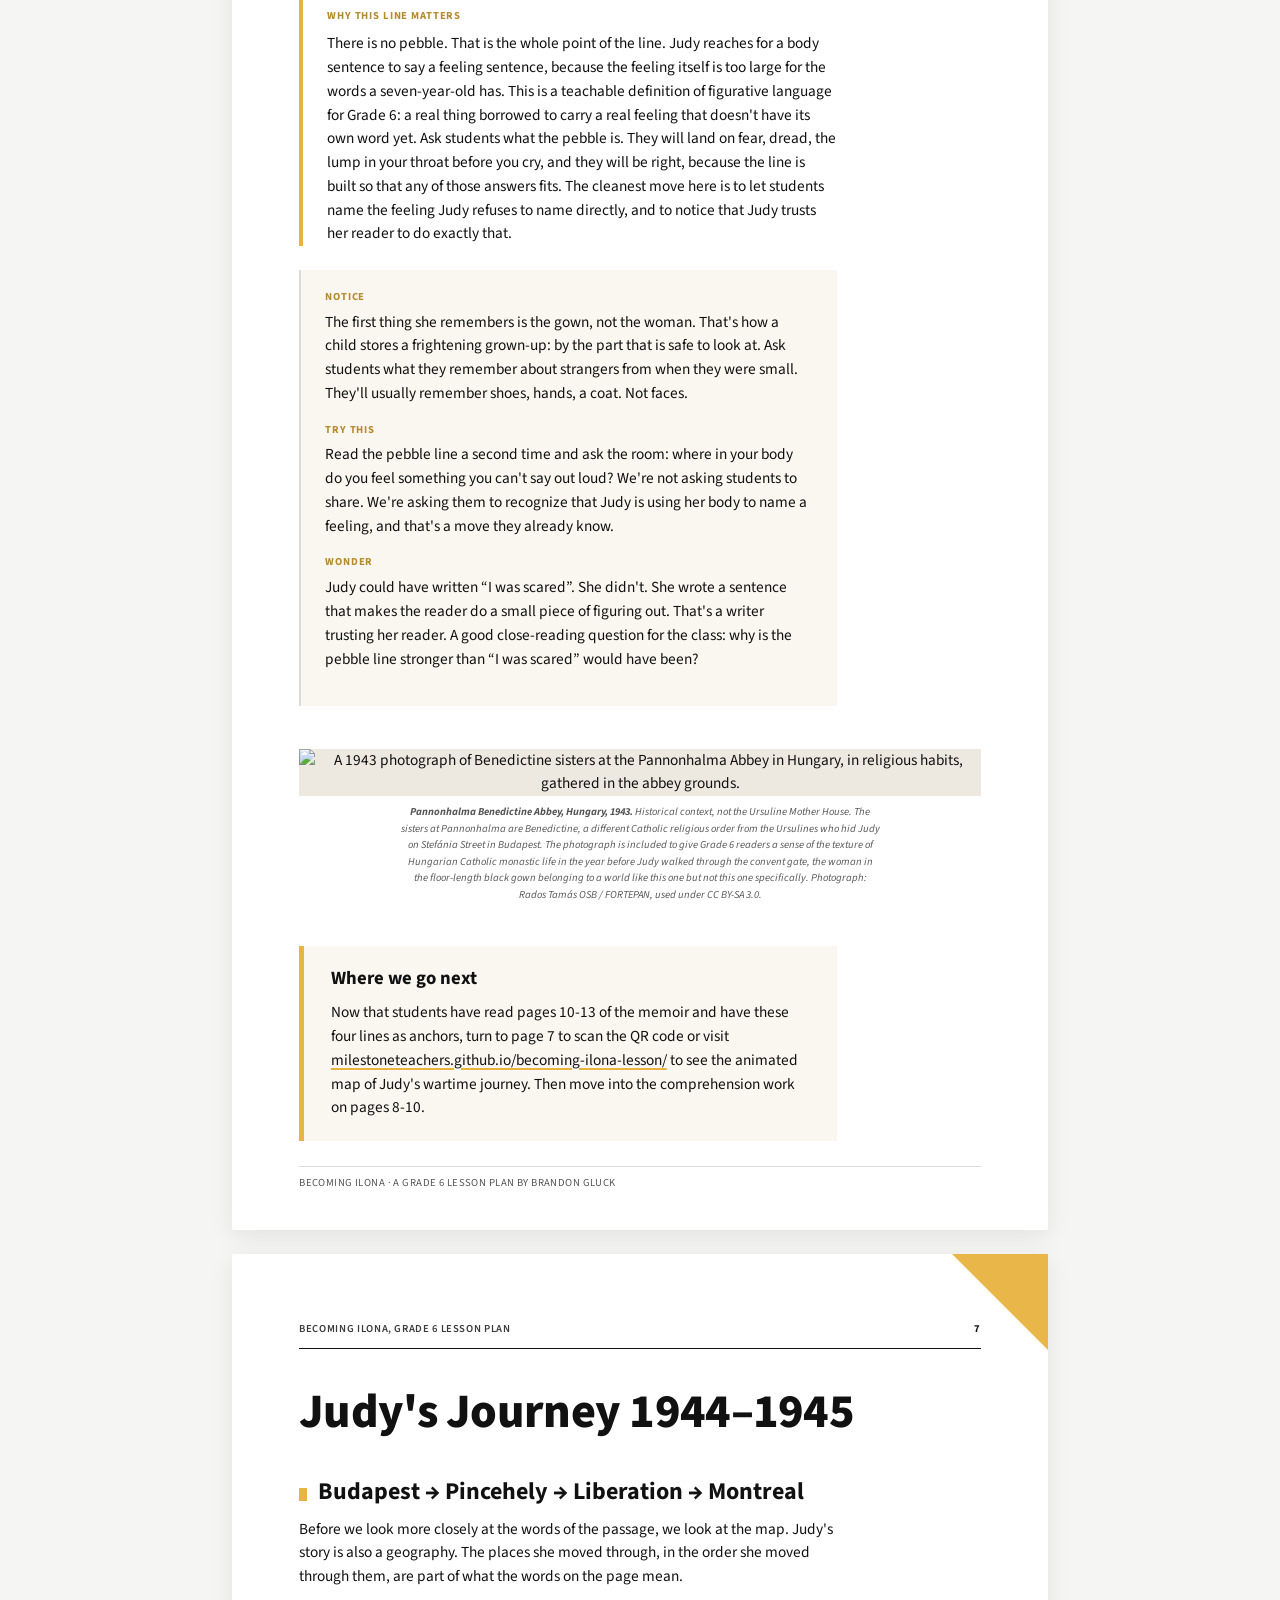
==== commit 227ce7a4: "Update Becoming Ilona lesson site 2026-05-11T10:40:56Z" ====
--- a/index.html
+++ b/index.html
@@ -97,7 +97,7 @@
   <section class="callout-feature" style="background: var(--gold-soft); border-left-color: var(--gold-deep);">
     <h2 class="h2">The Big Idea</h2>
     <p class="body">I built this lesson because the moment Judy Abrams walked through the gate of the Ursuline Mother House at age seven, and was told her name would be Ilona for the year ahead, is the hinge the whole memoir turns on. Her parents could not protect her. The nuns could. The cost of that protection was that she had to put her own name down for a while. This lesson sits with that moment. I want to be plain about what the lesson is asking children to do: it is asking them to read what a child wrote about her own life. It is not asking them to imagine they were Judy. The IHRA's Recommendations for Teaching and Learning about the Holocaust (3.2.7) are explicit on that point, and I follow it. The work for students is to read what Judy wrote, and to think carefully about what it costs a person to be told her name is no longer her name.</p>
-    <p class="body">There is one piece of age math worth saying out loud. Judy was seven in 1944 when she became Ilona. Your Grade 6 students were seven in Grade 1. They remember Grade 1. They remember their teacher, their friends, the things they were sure of and the things they did not yet understand. The lesson is not asking them to imagine they were Judy in 1944, that is the IHRA 3.2.7 caution against simulation. It is asking them to bring their own seven-year-old self into the room while they read what Judy's seven-year-old self lived through. [TODO Brandon: a real classroom moment where you asked a Grade 6 student what they remembered being seven and the answer stayed with you, and why.]</p>
+    <p class="body">There is one piece of age math worth saying out loud. Judy was seven in 1944 when she became Ilona. Your Grade 6 students were seven in Grade 1. They remember Grade 1. They remember their teacher, their friends, the things they were sure of and the things they did not yet understand. The lesson is not asking them to imagine they were Judy in 1944, that is the IHRA 3.2.7 caution against simulation. It is asking them to bring their own seven-year-old self into the room while they read what Judy's seven-year-old self lived through. When teachers have asked Grade 6 students what they remember from being seven, the answers come back specific and unhurried: a particular meal, a teacher's voice, the year a sibling was born, a Saturday whose weather they can still picture. That specificity is the doorway. The students do not need to imagine Judy at seven to enter the reading. They need to be reminded that seven is a real age they have already been.</p>
   </section>
 
   <section class="callout-teal">
@@ -110,7 +110,7 @@
     </ol>
   </section>
 
-  <p class="marginalia">[Editorial note from Brandon: I list B3.5 as a secondary alignment because the lesson's primary work is interpretive, not historical-factual. The Holocaust facts in this lesson are scaffolding for close reading, which is why A3.7 sits in the primary slot.]</p>
+  <p class="marginalia">A note on the curriculum mapping. B3.5 sits as a secondary alignment because the lesson's primary work is interpretive, not historical-factual. The Holocaust facts in this lesson are scaffolding for close reading, which is why A3.7 sits in the primary slot.</p>
 
 </article>
 
@@ -138,7 +138,7 @@
   </section>
 
   <div class="teacher-note">
-    <p class="body">This page is not a simulation. We are not asking students to imagine being Judy, and we are not asking them to imagine hiding. The IHRA's <em>Recommendations for Teaching and Learning about the Holocaust</em>, section 3.2.7, is plain on this point: do not run exercises that ask students to imagine they were directly involved. We follow that guidance here. The Minds On is about the students' own names. The point is that when they read Judy's sentence on page 10 of <em>Tenuous Threads</em>, the change from Judit to Ilona has weight, because they have just spent three minutes inside the question of what a name carries for them. The connection lands because they brought their own thinking, not because we asked them to perform someone else's life. The fourth prompt is the bridge to the reading. Judy was seven the year she became Ilona. Your students were seven in Grade 1. They have access to that age. [TODO Brandon: a real classroom moment where a student responded to one of these prompts in a way you remembered, and why it stayed with you.]</p>
+    <p class="body">This page is not a simulation. We are not asking students to imagine being Judy, and we are not asking them to imagine hiding. The IHRA's <em>Recommendations for Teaching and Learning about the Holocaust</em>, section 3.2.7, is plain on this point: do not run exercises that ask students to imagine they were directly involved. We follow that guidance here. The Minds On is about the students' own names. The point is that when they read Judy's sentence on page 10 of <em>Tenuous Threads</em>, the change from Judit to Ilona has weight, because they have just spent three minutes inside the question of what a name carries for them. The connection lands because they brought their own thinking, not because we asked them to perform someone else's life. The fourth prompt is the bridge to the reading. Judy was seven the year she became Ilona. Your students were seven in Grade 1. They have access to that age. In Minds On routines on naming and identity, the responses Grade 6 students offer tend to be smaller and more concrete than teachers expect, which is a pedagogical asset. A student says: my middle name is my late grandmother's. Another says: my older brother is the only one allowed to call me Bear. The smallness of the responses is exactly what makes them useful five minutes later when Judy's name change lands.</p>
   </div>
 
   <section class="callout-teal">
@@ -630,7 +630,7 @@
   <section class="callout">
     <h2 class="h2">Why this earns Level 3, and what would push it to Level 4</h2>
     <p class="body">This response does the core work the question is asking for. It names that the image is physical (shape, place, weight) and that <q>nervous</q> is abstract. It uses the student's own words rather than copying Judy's. It picks up on the size of the pebble matching the age of the speaker, which is a sharp Grade 6 noticing. The response is not polished prose, and it is not supposed to be. A Grade 6 student writing on the spot should sound like a Grade 6 student.</p>
-    <p class="body">A Level 4 response would push further on one specific word: <em>hadn't</em>. The pebble is not real. The student would notice that the figurative language is doing something stranger than just describing fear, it is describing a fear that produces a physical sensation with no physical cause. That insight, in a Grade 6 voice, is the move from solid analysis to genuine close reading. A Level 2 response usually stops at <q>it makes you picture it,</q> without saying what the picture lets us understand that the abstract word would skip past. The work between Level 2 and Level 3 is making the specific comparison; the work between Level 3 and Level 4 is noticing one more word. [TODO Brandon: a real Level 4 response a student of yours wrote that you would put in this lesson if your family was comfortable, and what you said to that student about it.]</p>
+    <p class="body">A Level 4 response would push further on one specific word: <em>hadn't</em>. The pebble is not real. The student would notice that the figurative language is doing something stranger than just describing fear, it is describing a fear that produces a physical sensation with no physical cause. That insight, in a Grade 6 voice, is the move from solid analysis to genuine close reading. A Level 2 response usually stops at <q>it makes you picture it,</q> without saying what the picture lets us understand that the abstract word would skip past. The work between Level 2 and Level 3 is making the specific comparison; the work between Level 3 and Level 4 is noticing one more word. When a Grade 6 reader makes the move to noticing the word <em>hadn't</em>, the right teacher response is small and specific: name the word the student noticed, name what the noticing did for the reading, and stop. Praise for one specific cognitive move teaches the class what counts. Praise for being smart teaches the class to perform being smart, which is the opposite of what close reading needs.</p>
   </section>
 
   <div class="teacher-note">
@@ -744,7 +744,7 @@
   </section>
 
   <div class="teacher-note">
-    <p class="body">Read the responses tonight, on your own, not in front of the students. Do not read them aloud the next morning unless you have asked the writer first. Use what you read to plan tomorrow's discussion: which moments did the room notice, which moments did the room skip past, which student needs a private check-in before they sit down. Anonymous responses are valid. A student who hands in a card without a name is still telling you something. Treat that card with the same care as the named ones. [TODO Brandon: a specific Exit Ticket response from a real lesson that surprised you, and what you did with it the next day.]</p>
+    <p class="body">Read the responses tonight, on your own, not in front of the students. Do not read them aloud the next morning unless you have asked the writer first. Use what you read to plan tomorrow's discussion: which moments did the room notice, which moments did the room skip past, which student needs a private check-in before they sit down. Anonymous responses are valid. A student who hands in a card without a name is still telling you something. Treat that card with the same care as the named ones. The cards that tend to surprise teachers are the short ones, the ones that say one thing and stop. <em>She was seven. I am eleven.</em> <em>I keep thinking about her stomach.</em> <em>Why did they take her hair.</em> Those are the cards worth saving in a folder to revisit the next morning. They mark the line between what the lesson taught and what the student is still walking with.</p>
   </div>
 
   <p class="lesson-note">Why this stays short and informal: working memory is full at the end of a sixty-minute lesson on this material. Asking for a paragraph at minute fifty-eight produces a thin paragraph and a tired class. Asking for one sentence produces a sentence the student actually meant. The Exit Ticket is formative, not summative. Its job is to tell the teacher what the class is actually thinking before the room empties out. The deeper writing happens tomorrow, on page 10, when the feelings have settled and the student has had a night to think.</p>
@@ -772,7 +772,7 @@
 
     <div class="callout-amber">
       <h2 class="h2">2. When a student steps out of the room.</h2>
-      <p class="body">A student may need to leave the room. Have a quiet exit established at the start of class. Not announced as <q>if you cry</q>. Baked into the class agreement on page 3 (<q>we can step out of the discussion if we need to</q>). Decide before the lesson where they go: a chair in the hall, the office of a trusted educational assistant, a quiet corner with a glass of water. When a student does step out, do not follow them immediately. Send the EA, or a designated classmate they have already chosen, or no one at all if the student has signalled they want privacy. They will return when they are ready. Do not single them out on return. Continue at the same pace. [TODO Brandon: a specific Grade 6 lesson you taught about something hard, where you used this protocol, and what you learned from it.] The lesson protects the dignity of the student who needed a moment by not making the moment into a spectacle.</p>
+      <p class="body">A student may need to leave the room. Have a quiet exit established at the start of class. Not announced as <q>if you cry</q>. Baked into the class agreement on page 3 (<q>we can step out of the discussion if we need to</q>). Decide before the lesson where they go: a chair in the hall, the office of a trusted educational assistant, a quiet corner with a glass of water. When a student does step out, do not follow them immediately. Send the EA, or a designated classmate they have already chosen, or no one at all if the student has signalled they want privacy. They will return when they are ready. Do not single them out on return. Continue at the same pace. Teachers who have used this kind of quiet-exit protocol in Grade 6 classrooms on hard material consistently report the same pattern: students who used the exit returned within ninety seconds, slid back into their seat, and re-entered the lesson without ceremony. The protocol's purpose is not to prevent a child from feeling something. It is to keep the feeling from becoming an event the rest of the class watches. The lesson protects the dignity of the student who needed a moment by not making the moment into a spectacle.</p>
     </div>
 
     <div class="teacher-note">
